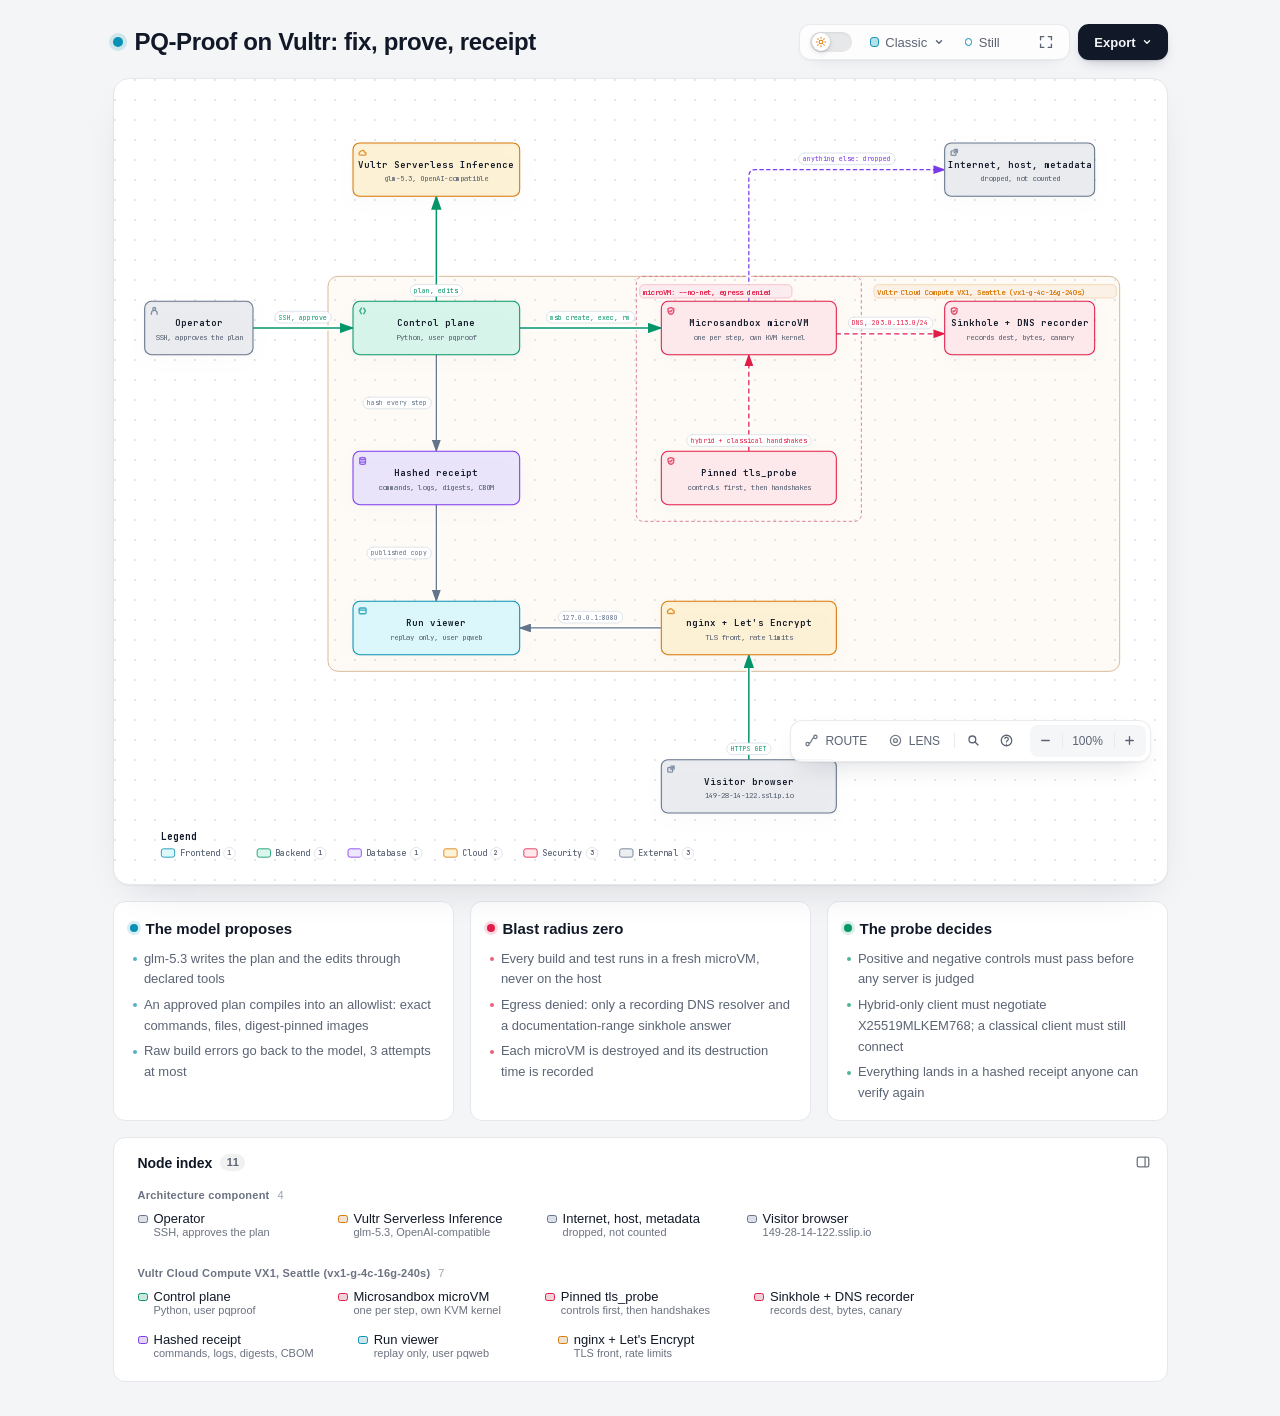
==== docs/diagrams/architecture.html @ 249a7769 "docs: README visuals: hero, metric badges, demo loop GIF from video v3, archify architecture/sequenc" ====
<!DOCTYPE html>
<html lang="en" data-theme="dark" data-preset="classic">
<head>
  <meta charset="UTF-8">
  <meta name="viewport" content="width=device-width, initial-scale=1.0">
  <meta name="generator" content="archify 3.2.0">
  <meta name="archify-reader-contract" content="declared-wide-v1">
  <title>PQ-Proof on Vultr: fix, prove, receipt Diagram</title>
  <script>
    // Resolve the theme before first paint so light-preference users don't
    // see a dark flash. The toolbar script below re-applies with UI state.
    (function () {
      try {
        var theme = null;
        try {
          var param = new URLSearchParams(window.location.search).get('theme');
          if (param === 'light' || param === 'dark') theme = param;
          if (new URLSearchParams(window.location.search).get('embed') === '1') {
            document.documentElement.setAttribute('data-embed', 'true');
          }
          if (new URLSearchParams(window.location.search).get('present') === '1') {
            document.documentElement.setAttribute('data-present', 'true');
          }
        } catch (_) {}
        if (!theme) {
          try { theme = localStorage.getItem('archify-theme'); } catch (_) {}
        }
        if (theme !== 'light' && theme !== 'dark') {
          theme = window.matchMedia('(prefers-color-scheme: light)').matches ? 'light' : 'dark';
        }
        document.documentElement.setAttribute('data-theme', theme);
      } catch (_) {}
    })();
  </script>
  <style id="archify-fonts">
/*
JetBrains Mono variable WOFF2 subsets from Google Fonts service revision v24.
These fixed bytes are shared by the viewer and its SVG/raster exports.
No local() source: an installed copy must not override the bundled font.
Uncovered characters (including CJK) still use the system fallback stack.
Upstream: https://github.com/JetBrains/JetBrainsMono

cyrillic-ext    1664 bytes  sha256 9343de2ca5d9549f792e7962375af8efb0f320c7643bfd36c884b5a30e5c396f
cyrillic        8892 bytes  sha256 4995a9a43ac659ec32fcd8b463755cd6a07b31a6e6b3894a6a153b661cf490e2
greek           6800 bytes  sha256 49c3da6c9a2b279b0f1f860f5cfb1f5dc38d88a5c7be9c9b1837bbc4e3db6111
vietnamese      5872 bytes  sha256 d44eb1936043a56038eb02dd70b243f379bef65783f94ec12f277550720411f1
latin-ext      11596 bytes  sha256 9c38cb2d0d2d93c1ee6e21fa78db76f13ea7e15e15cc64214c7ca89b6aaa35c4
latin          31340 bytes  sha256 2c32b9b3ee358c119e210f6f5195f9bd34894d78a785ff2e95d60e718e400af4

Copyright 2020 The JetBrains Mono Project Authors (https://github.com/JetBrains/JetBrainsMono)

This Font Software is licensed under the SIL Open Font License, Version 1.1.
This license is copied below, and is also available with a FAQ at:
https://openfontlicense.org


-----------------------------------------------------------
SIL OPEN FONT LICENSE Version 1.1 - 26 February 2007
-----------------------------------------------------------

PREAMBLE
The goals of the Open Font License (OFL) are to stimulate worldwide
development of collaborative font projects, to support the font creation
efforts of academic and linguistic communities, and to provide a free and
open framework in which fonts may be shared and improved in partnership
with others.

The OFL allows the licensed fonts to be used, studied, modified and
redistributed freely as long as they are not sold by themselves. The
fonts, including any derivative works, can be bundled, embedded,
redistributed and/or sold with any software provided that any reserved
names are not used by derivative works. The fonts and derivatives,
however, cannot be released under any other type of license. The
requirement for fonts to remain under this license does not apply
to any document created using the fonts or their derivatives.

DEFINITIONS
"Font Software" refers to the set of files released by the Copyright
Holder(s) under this license and clearly marked as such. This may
include source files, build scripts and documentation.

"Reserved Font Name" refers to any names specified as such after the
copyright statement(s).

"Original Version" refers to the collection of Font Software components as
distributed by the Copyright Holder(s).

"Modified Version" refers to any derivative made by adding to, deleting,
or substituting -- in part or in whole -- any of the components of the
Original Version, by changing formats or by porting the Font Software to a
new environment.

"Author" refers to any designer, engineer, programmer, technical
writer or other person who contributed to the Font Software.

PERMISSION & CONDITIONS
Permission is hereby granted, free of charge, to any person obtaining
a copy of the Font Software, to use, study, copy, merge, embed, modify,
redistribute, and sell modified and unmodified copies of the Font
Software, subject to the following conditions:

1) Neither the Font Software nor any of its individual components,
in Original or Modified Versions, may be sold by itself.

2) Original or Modified Versions of the Font Software may be bundled,
redistributed and/or sold with any software, provided that each copy
contains the above copyright notice and this license. These can be
included either as stand-alone text files, human-readable headers or
in the appropriate machine-readable metadata fields within text or
binary files as long as those fields can be easily viewed by the user.

3) No Modified Version of the Font Software may use the Reserved Font
Name(s) unless explicit written permission is granted by the corresponding
Copyright Holder. This restriction only applies to the primary font name as
presented to the users.

4) The name(s) of the Copyright Holder(s) or the Author(s) of the Font
Software shall not be used to promote, endorse or advertise any
Modified Version, except to acknowledge the contribution(s) of the
Copyright Holder(s) and the Author(s) or with their explicit written
permission.

5) The Font Software, modified or unmodified, in part or in whole,
must be distributed entirely under this license, and must not be
distributed under any other license. The requirement for fonts to
remain under this license does not apply to any document created
using the Font Software.

TERMINATION
This license becomes null and void if any of the above conditions are
not met.

DISCLAIMER
THE FONT SOFTWARE IS PROVIDED "AS IS", WITHOUT WARRANTY OF ANY KIND,
EXPRESS OR IMPLIED, INCLUDING BUT NOT LIMITED TO ANY WARRANTIES OF
MERCHANTABILITY, FITNESS FOR A PARTICULAR PURPOSE AND NONINFRINGEMENT
OF COPYRIGHT, PATENT, TRADEMARK, OR OTHER RIGHT. IN NO EVENT SHALL THE
COPYRIGHT HOLDER BE LIABLE FOR ANY CLAIM, DAMAGES OR OTHER LIABILITY,
INCLUDING ANY GENERAL, SPECIAL, INDIRECT, INCIDENTAL, OR CONSEQUENTIAL
DAMAGES, WHETHER IN AN ACTION OF CONTRACT, TORT OR OTHERWISE, ARISING
FROM, OUT OF THE USE OR INABILITY TO USE THE FONT SOFTWARE OR FROM
OTHER DEALINGS IN THE FONT SOFTWARE.
*/
    /* cyrillic-ext */
    @font-face { font-family: 'JetBrains Mono'; font-style: normal; font-weight: 400 800; font-display: swap;
      src: url([data-uri]) format('woff2');
      unicode-range: U+0460-052F, U+1C80-1C8A, U+20B4, U+2DE0-2DFF, U+A640-A69F, U+FE2E-FE2F; }
    /* cyrillic */
    @font-face { font-family: 'JetBrains Mono'; font-style: normal; font-weight: 400 800; font-display: swap;
      src: url([data-uri]) format('woff2');
      unicode-range: U+0301, U+0400-045F, U+0490-0491, U+04B0-04B1, U+2116; }
    /* greek */
    @font-face { font-family: 'JetBrains Mono'; font-style: normal; font-weight: 400 800; font-display: swap;
      src: url([data-uri]) format('woff2');
      unicode-range: U+0370-0377, U+037A-037F, U+0384-038A, U+038C, U+038E-03A1, U+03A3-03FF; }
    /* vietnamese */
    @font-face { font-family: 'JetBrains Mono'; font-style: normal; font-weight: 400 800; font-display: swap;
      src: url([data-uri]) format('woff2');
      unicode-range: U+0102-0103, U+0110-0111, U+0128-0129, U+0168-0169, U+01A0-01A1, U+01AF-01B0, U+0300-0301, U+0303-0304, U+0308-0309, U+0323, U+0329, U+1EA0-1EF9, U+20AB; }
    /* latin-ext */
    @font-face { font-family: 'JetBrains Mono'; font-style: normal; font-weight: 400 800; font-display: swap;
      src: url([data-uri]) format('woff2');
      unicode-range: U+0100-02BA, U+02BD-02C5, U+02C7-02CC, U+02CE-02D7, U+02DD-02FF, U+0304, U+0308, U+0329, U+1D00-1DBF, U+1E00-1E9F, U+1EF2-1EFF, U+2020, U+20A0-20AB, U+20AD-20C0, U+2113, U+2C60-2C7F, U+A720-A7FF; }
    /* latin */
    @font-face { font-family: 'JetBrains Mono'; font-style: normal; font-weight: 400 800; font-display: swap;
      src: url([data-uri]) format('woff2');
      unicode-range: U+0000-00FF, U+0131, U+0152-0153, U+02BB-02BC, U+02C6, U+02DA, U+02DC, U+0304, U+0308, U+0329, U+2000-206F, U+20AC, U+2122, U+2191, U+2193, U+2212, U+2215, U+FEFF, U+FFFD; }
  </style>
  <style>
    /* ==========================================================
       THEME VARIABLES — switch by toggling [data-theme] on <html>
       ========================================================== */
    :root,
    [data-theme="dark"] {
      --bg: #020617;
      --grid: #1e293b;
      --canvas-dot: rgba(148, 163, 184, 0.16);
      --text: #ffffff;
      --text-muted: #94a3b8;
      --text-dim: #475569;
      /* UI chrome and menu hints need more contrast than SVG .t-dim accents */
      --text-faint: #7d8da1;

      --panel: rgba(15, 23, 42, 0.5);
      --panel-border: #1e293b;
      --lane-fill: rgba(15, 23, 42, 0.22);
      --lane-stroke: #334155;

      --arrow: #94a3b8;
      --arrow-emphasis: #34d399;

      /* Opaque mask color used behind semi-transparent component fills
         so the arrows drawn underneath are properly hidden. */
      --mask: #0f172a;

      --frontend-fill:    rgba(8, 51, 68, 0.4);
      --frontend-stroke:  #22d3ee;
      --backend-fill:     rgba(6, 78, 59, 0.4);
      --backend-stroke:   #34d399;
      --database-fill:    rgba(76, 29, 149, 0.4);
      --database-stroke:  #a78bfa;
      --cloud-fill:       rgba(120, 53, 15, 0.3);
      --cloud-stroke:     #fbbf24;
      --security-fill:    rgba(136, 19, 55, 0.4);
      --security-stroke:  #fb7185;
      --messagebus-fill:  rgba(251, 146, 60, 0.3);
      --messagebus-stroke:#fb923c;
      --external-fill:    rgba(30, 41, 59, 0.5);
      --external-stroke:  #94a3b8;

      --toolbar-bg:       rgba(15, 23, 42, 0.8);
      --toolbar-border:   #334155;
      --toolbar-text:     #e2e8f0;
      --toolbar-hover:    rgba(15, 23, 42, 0.95);
      --toolbar-menu-bg:  #0f172a;
    }

    [data-theme="light"] {
      --bg: #f4f5f7;
      --grid: #e9edf2;
      --canvas-dot: #e2e7ec;
      --text: #111827;
      --text-muted: #5b6474;
      --text-dim: #9aa3b2;
      --text-faint: #6b7280;

      --panel: #ffffff;
      --panel-border: #e5e7eb;
      --lane-fill: rgba(248, 250, 252, 0.65);
      --lane-stroke: #cbd5e1;

      --arrow: #64748b;
      --arrow-emphasis: #059669;

      --mask: #ffffff;

      --frontend-fill: rgba(34, 211, 238, 0.15);
      --frontend-stroke: #0891b2;
      --backend-fill: rgba(52, 211, 153, 0.18);
      --backend-stroke: #059669;
      --database-fill: rgba(167, 139, 250, 0.2);
      --database-stroke: #7c3aed;
      --cloud-fill: rgba(251, 191, 36, 0.18);
      --cloud-stroke: #d97706;
      --security-fill: rgba(251, 113, 133, 0.15);
      --security-stroke: #e11d48;
      --messagebus-fill: rgba(251, 146, 60, 0.15);
      --messagebus-stroke: #ea580c;
      --external-fill: rgba(148, 163, 184, 0.18);
      --external-stroke: #64748b;

      --toolbar-bg:       rgba(255, 255, 255, 0.92);
      --toolbar-border:   #cbd5e1;
      --toolbar-text:     #334155;
      --toolbar-hover:    #ffffff;
      --toolbar-menu-bg:  #ffffff;
    }

    /* ==========================================================
       SIGNAL FLOW — an opt-in, motion-forward visual preset.
       The variables also target a standalone exported SVG, whose
       root carries data-preset and data-theme directly.
       ========================================================== */
    [data-preset="signal-flow"][data-theme="dark"] {
      --bg: #030711;
      --grid: #15233a;
      --panel: rgba(6, 14, 28, 0.78);
      --panel-border: #1d3350;
      --lane-fill: rgba(9, 22, 40, 0.5);
      --lane-stroke: #2c4564;
      --text: #f5fbff;
      --text-muted: #9eb0c7;
      --text-dim: #52667f;
      --text-faint: #7890ad;
      --mask: #07101e;
      --frontend-fill: rgba(6, 182, 212, 0.14);
      --frontend-stroke: #67e8f9;
      --backend-fill: rgba(16, 185, 129, 0.14);
      --backend-stroke: #5eead4;
      --database-fill: rgba(139, 92, 246, 0.16);
      --database-stroke: #c4b5fd;
      --cloud-fill: rgba(245, 158, 11, 0.13);
      --cloud-stroke: #fcd34d;
      --security-fill: rgba(244, 63, 94, 0.13);
      --security-stroke: #fda4af;
      --messagebus-fill: rgba(249, 115, 22, 0.13);
      --messagebus-stroke: #fdba74;
      --external-fill: rgba(71, 85, 105, 0.24);
      --external-stroke: #a5b4c7;
      --arrow: #7890ad;
      --arrow-emphasis: #2dd4bf;
      --toolbar-bg: rgba(7, 16, 30, 0.86);
      --toolbar-border: #29415f;
      --toolbar-menu-bg: #07101e;
    }

    [data-preset="signal-flow"][data-theme="light"] {
      --bg: #f4f9fc;
      --grid: #d4e5ee;
      --panel: rgba(255, 255, 255, 0.82);
      --panel-border: #bfd5e2;
      --lane-fill: rgba(232, 243, 248, 0.62);
      --lane-stroke: #a9c5d5;
      --text: #102638;
      --text-muted: #587287;
      --text-dim: #8aa2b4;
      --text-faint: #668397;
      --mask: #ffffff;
      --frontend-fill: rgba(6, 182, 212, 0.09);
      --frontend-stroke: #0789a1;
      --backend-fill: rgba(5, 150, 105, 0.09);
      --backend-stroke: #087f69;
      --database-fill: rgba(124, 58, 237, 0.09);
      --database-stroke: #7254c7;
      --cloud-fill: rgba(217, 119, 6, 0.08);
      --cloud-stroke: #b9670b;
      --security-fill: rgba(225, 29, 72, 0.08);
      --security-stroke: #c53a59;
      --messagebus-fill: rgba(234, 88, 12, 0.08);
      --messagebus-stroke: #c65f27;
      --external-fill: rgba(100, 116, 139, 0.1);
      --external-stroke: #607a8c;
      --arrow: #7b97aa;
      --arrow-emphasis: #0d9488;
    }

    /* ==========================================================
       BLUEPRINT — a review-first drafting preset for deployment,
       infrastructure, and technical design documentation. It keeps
       the same semantic palette and geometry while trading glow for
       precise grid contrast, squared materials, and drafting marks.
       ========================================================== */
    [data-preset="blueprint"][data-theme="dark"] {
      --bg: #06131f;
      --grid: #17425a;
      --panel: rgba(7, 27, 43, 0.9);
      --panel-border: #27627f;
      --lane-fill: rgba(10, 43, 66, 0.36);
      --lane-stroke: #34799a;
      --text: #e3f6ff;
      --text-muted: #91b8ca;
      --text-dim: #557e92;
      --text-faint: #739caf;
      --mask: #0a2031;
      --frontend-fill: rgba(26, 157, 193, 0.14);
      --frontend-stroke: #66d9ef;
      --backend-fill: rgba(31, 155, 124, 0.13);
      --backend-stroke: #69dfbd;
      --database-fill: rgba(120, 105, 196, 0.14);
      --database-stroke: #b4a8ff;
      --cloud-fill: rgba(197, 145, 43, 0.13);
      --cloud-stroke: #ffd166;
      --security-fill: rgba(199, 76, 104, 0.13);
      --security-stroke: #ff8da1;
      --messagebus-fill: rgba(207, 112, 49, 0.13);
      --messagebus-stroke: #ffad66;
      --external-fill: rgba(84, 119, 139, 0.18);
      --external-stroke: #a7cad9;
      --arrow: #78a3b7;
      --arrow-emphasis: #64dfc1;
      --toolbar-bg: rgba(7, 28, 45, 0.92);
      --toolbar-border: #34799a;
      --toolbar-text: #d8f3ff;
      --toolbar-hover: rgba(18, 58, 83, 0.95);
      --toolbar-menu-bg: #0a2031;
    }

    [data-preset="blueprint"][data-theme="light"] {
      --bg: #edf7fa;
      --grid: #b5d5e1;
      --panel: rgba(249, 253, 255, 0.94);
      --panel-border: #78aabd;
      --lane-fill: rgba(210, 232, 240, 0.42);
      --lane-stroke: #83b2c4;
      --text: #123344;
      --text-muted: #4e7486;
      --text-dim: #86a6b4;
      --text-faint: #668c9d;
      --mask: #f9fdff;
      --frontend-fill: rgba(8, 145, 178, 0.08);
      --frontend-stroke: #087f9c;
      --backend-fill: rgba(5, 128, 101, 0.08);
      --backend-stroke: #08755f;
      --database-fill: rgba(100, 75, 180, 0.08);
      --database-stroke: #6757a8;
      --cloud-fill: rgba(181, 120, 15, 0.08);
      --cloud-stroke: #a86609;
      --security-fill: rgba(190, 48, 80, 0.07);
      --security-stroke: #b32f50;
      --messagebus-fill: rgba(196, 81, 22, 0.07);
      --messagebus-stroke: #b65120;
      --external-fill: rgba(79, 112, 128, 0.08);
      --external-stroke: #506f7e;
      --arrow: #6d93a5;
      --arrow-emphasis: #087f69;
      --toolbar-bg: rgba(247, 252, 254, 0.94);
      --toolbar-border: #8ab5c5;
      --toolbar-text: #294f61;
      --toolbar-hover: #ffffff;
      --toolbar-menu-bg: #f9fdff;
    }

    /* ==========================================================
       EDITORIAL — a warm, publication-minded preset for design
       reviews, launch notes, and documentation. The diagram keeps
       the same semantic palette and exact geometry, but trades
       software chrome for paper, ink, ruled structure, and one
       restrained vermilion accent.
       ========================================================== */
    [data-preset="editorial"][data-theme="dark"] {
      --bg: #181611;
      --grid: #39342a;
      --panel: rgba(35, 31, 24, 0.96);
      --panel-border: #625a4a;
      --lane-fill: rgba(52, 46, 35, 0.46);
      --lane-stroke: #726957;
      --text: #f4eddf;
      --text-muted: #b9ae9b;
      --text-dim: #776e60;
      --text-faint: #9d917e;
      --mask: #231f18;
      --frontend-fill: rgba(43, 133, 142, 0.16);
      --frontend-stroke: #7fc6c7;
      --backend-fill: rgba(63, 132, 92, 0.16);
      --backend-stroke: #8fc29e;
      --database-fill: rgba(117, 91, 141, 0.17);
      --database-stroke: #c0a4d0;
      --cloud-fill: rgba(170, 119, 49, 0.16);
      --cloud-stroke: #d8ad68;
      --security-fill: rgba(157, 69, 65, 0.17);
      --security-stroke: #df9085;
      --messagebus-fill: rgba(174, 79, 42, 0.16);
      --messagebus-stroke: #df946f;
      --external-fill: rgba(126, 115, 96, 0.18);
      --external-stroke: #b8ad99;
      --arrow: #948978;
      --arrow-emphasis: #dd6b3d;
      --toolbar-bg: rgba(35, 31, 24, 0.92);
      --toolbar-border: #625a4a;
      --toolbar-text: #eee5d5;
      --toolbar-hover: #302a20;
      --toolbar-menu-bg: #231f18;
    }

    [data-preset="editorial"][data-theme="light"] {
      --bg: #f2eee5;
      --grid: #d8d0c2;
      --panel: rgba(251, 248, 241, 0.97);
      --panel-border: #c4b9a6;
      --lane-fill: rgba(229, 221, 207, 0.42);
      --lane-stroke: #b8aa94;
      --text: #242018;
      --text-muted: #6f6658;
      --text-dim: #a09788;
      --text-faint: #817767;
      --mask: #fbf8f1;
      --frontend-fill: rgba(31, 117, 126, 0.09);
      --frontend-stroke: #287e84;
      --backend-fill: rgba(42, 119, 75, 0.09);
      --backend-stroke: #397b53;
      --database-fill: rgba(105, 75, 130, 0.09);
      --database-stroke: #765d86;
      --cloud-fill: rgba(157, 103, 31, 0.1);
      --cloud-stroke: #9a671f;
      --security-fill: rgba(153, 58, 52, 0.09);
      --security-stroke: #9e463f;
      --messagebus-fill: rgba(182, 70, 27, 0.09);
      --messagebus-stroke: #ad4b25;
      --external-fill: rgba(101, 91, 75, 0.09);
      --external-stroke: #746b5e;
      --arrow: #8a806f;
      --arrow-emphasis: #bb4c23;
      --toolbar-bg: rgba(251, 248, 241, 0.94);
      --toolbar-border: #c4b9a6;
      --toolbar-text: #40392f;
      --toolbar-hover: #fffdf8;
      --toolbar-menu-bg: #fbf8f1;
    }

    * { margin: 0; padding: 0; box-sizing: border-box; }

    body {
      --archify-page-top: 2rem;
      font-family: -apple-system, BlinkMacSystemFont, 'Segoe UI', 'PingFang SC', 'Hiragino Sans GB', 'Microsoft YaHei', 'Noto Sans CJK SC', 'Noto Sans', Roboto, 'Helvetica Neue', Arial, sans-serif;
      -webkit-font-smoothing: antialiased;
      background: var(--bg);
      min-height: 100vh;
      padding: var(--archify-page-top) 2rem 2rem;
      color: var(--text);
      /* Theme surfaces change together; animating the page background leaves it
         visibly out of sync with the SVG and panel for the first 200ms. */
    }

    html[data-preset="signal-flow"] body {
      background-image:
        radial-gradient(circle at 18% -8%, rgba(34, 211, 238, 0.14), transparent 34rem),
        radial-gradient(circle at 92% 18%, rgba(139, 92, 246, 0.12), transparent 30rem);
      background-attachment: fixed;
    }
    html[data-preset="signal-flow"][data-theme="light"] body {
      background-image:
        radial-gradient(circle at 18% -8%, rgba(6, 182, 212, 0.12), transparent 34rem),
        radial-gradient(circle at 92% 18%, rgba(139, 92, 246, 0.08), transparent 30rem);
    }
    html[data-preset="blueprint"] body {
      background-image:
        linear-gradient(var(--grid) 1px, transparent 1px),
        linear-gradient(90deg, var(--grid) 1px, transparent 1px);
      background-size: 32px 32px;
      background-position: -1px -1px;
      background-attachment: fixed;
    }
    html[data-preset="editorial"] body {
      background-image:
        linear-gradient(90deg, transparent 0, transparent 5.4rem, color-mix(in srgb, var(--security-stroke) 18%, transparent) 5.4rem, color-mix(in srgb, var(--security-stroke) 18%, transparent) calc(5.4rem + 1px), transparent calc(5.4rem + 1px)),
        repeating-linear-gradient(0deg, transparent 0, transparent 31px, color-mix(in srgb, var(--grid) 36%, transparent) 31px, color-mix(in srgb, var(--grid) 36%, transparent) 32px);
      background-attachment: fixed;
    }

    /* Gallery/embed mode keeps the generated artifact as the source of truth
       while presenting only its diagram surface inside a proof card. */
    html[data-embed="true"] body {
      min-height: 0;
      padding: 0;
      overflow: hidden;
      background: var(--bg);
      background-image: none;
    }
    html[data-embed="true"] .toolbar,
    html[data-embed="true"] .header,
    html[data-embed="true"] .cards,
    html[data-embed="true"] .diagram-nav,
    html[data-embed="true"] .overview-map,
    html[data-embed="true"] .focus-chip,
    html[data-embed="true"] .route-probe,
    html[data-embed="true"] .semantic-lens,
    html[data-embed="true"] .diagram-guide,
    html[data-embed="true"] .node-finder,
    html[data-embed="true"] .node-outline { display: none !important; }
    html[data-embed="true"] .container { max-width: none; }
    html[data-embed="true"] .diagram-container {
      padding: 0.5rem;
      border: 0;
      border-radius: 0;
      box-shadow: none;
    }
    html[data-embed="true"] .diagram-container svg { min-width: 0; }

    /* Presentation Stage is a viewer-only layer: it gives the live diagram
       the viewport while keeping guided views, theme, focus, and exports real.
       Embed mode wins when both query parameters are present. */
    html[data-present="true"]:not([data-embed="true"]) body {
      --archify-page-top: 1rem;
      height: 100dvh;
      min-height: 0;
      padding: 1rem;
      overflow: hidden;
    }
    html[data-present="true"]:not([data-embed="true"]) .container {
      display: flex;
      flex-direction: column;
      gap: 0.75rem;
      width: 100%;
      max-width: none;
      height: calc(100dvh - 2rem);
    }
    html[data-present="true"]:not([data-embed="true"]) .header {
      flex: none;
      min-width: 0;
      margin: 0;
      padding-right: 23rem;
    }
    html[data-present="true"]:not([data-embed="true"]) .header-row { margin-bottom: 0.25rem; }
    html[data-present="true"]:not([data-embed="true"]) .subtitle {
      overflow: hidden;
      text-overflow: ellipsis;
      white-space: nowrap;
    }

    html[data-present="true"]:not([data-embed="true"]) .diagram-container {
      display: flex;
      flex: 1 1 auto;
      align-items: center;
      justify-content: center;
      min-height: 0;
      padding: 0.75rem;
      padding-bottom: calc(0.75rem + var(--archify-nav-reserve));
    }
    html[data-present="true"]:not([data-embed="true"]) .diagram-container > svg {
      flex: 1 1 auto;
      height: 100%;
      min-height: 0;
      width: 100%;
      min-width: 0;
    }
    html[data-present="true"]:not([data-embed="true"]) .cards { display: none; }
    html[data-present="true"]:not([data-embed="true"]) #btn-present {
      border-color: var(--frontend-stroke);
      color: var(--frontend-stroke);
    }

    /* The reader owns only the outer scale. Compact automatic sequences fit at
       their authored text size or larger. Long sequences and waterfall rows
       favor reading width and page scroll; other diagrams keep height fitting.
       Small automatic canvases retain a modest scale inside a usable shell.
       Every strategy preserves the authored SVG/viewBox and semantic geometry. */
    .container {
      width: 100%;
      max-width: var(--archify-reader-width, 1440px);
      margin: 0 auto;
    }
    html[data-reader-area="true"] .diagram-container {
      min-height: var(--archify-diagram-min-height);
      display: flex;
      align-items: center;
    }
    html[data-reader-area="true"] .diagram-container > svg { flex-shrink: 0; }
    /* The original SVG legend can use the outer corner while the capped or fitted
       diagram stays centered. The container still clips all outer paint. */
    .diagram-container:has([data-reader-legend-corner]) > svg { overflow: visible; }
    .diagram-container [data-reader-legend-corner] {
      transform-origin: 0 0;
      transform-box: view-box;
      transform: var(--archify-reader-legend-transform);
    }
    html[data-reader-narrow="true"]:not([data-present="true"]) .diagram-container > svg {
      min-width: 0;
      max-width: var(--archify-diagram-max-width);
      margin-inline: auto;
    }
    @media (min-width: 768px) and (max-height: 920px) {
      .header { margin-bottom: 1rem; }
      .diagram-container { padding: 1rem; }
      .cards { margin-top: 1rem; }
      .card { padding: 1rem; }
    }

    .header { margin-bottom: 1.5rem; padding-right: 29.5rem; }

    html[data-preset="signal-flow"] .header,
    html[data-preset="blueprint"] .header,
    html[data-preset="editorial"] .header { padding-right: 29.5rem; }

    .header-row {
      display: flex;
      align-items: center;
      gap: 0.75rem;
      min-height: 2.75rem;
      margin-bottom: 0.25rem;
    }

    .pulse-dot {
      flex: none;
      width: 10px;
      height: 10px;
      background: var(--frontend-stroke);
      border-radius: 50%;
      box-shadow: 0 0 0 4px color-mix(in srgb, var(--frontend-stroke) 16%, transparent);
      animation: none;
    }

    html[data-motion-capable="true"] .pulse-dot { animation: pulse 2s infinite; }

    @keyframes pulse {
      0%, 100% { opacity: 1; }
      50% { opacity: 0.5; }
    }

    h1 {
      font-size: 1.5rem;
      font-weight: 650;
      line-height: 1.25;
      letter-spacing: -0.015em;
    }

    .subtitle {
      color: var(--text-muted);
      font-size: 0.875rem;
      line-height: 1.55;
      margin-left: 1.375rem;
    }

    html[data-preset="signal-flow"] .header-row::after {
      content: attr(data-preset-badge-signal-flow);
      flex: none;
      margin-left: 0.25rem;
      color: var(--frontend-stroke);
      border: 1px solid var(--frontend-stroke);
      border-radius: 999px;
      padding: 0.28rem 0.6rem;
      font-size: 0.625rem;
      letter-spacing: 0.12em;
      opacity: 0.82;
      box-shadow: 0 0 20px rgba(34, 211, 238, 0.12);
      white-space: nowrap;
    }

    html[data-preset="blueprint"] .pulse-dot {
      width: 10px;
      height: 10px;
      border: 1px solid var(--frontend-stroke);
      border-radius: 1px;
      background: transparent;
      box-shadow: inset 0 0 0 2px var(--bg);
      transform: rotate(45deg);
      animation: none;
    }
    html[data-preset="blueprint"] .header-row::after {
      content: attr(data-preset-badge-blueprint);
      flex: none;
      margin-left: 0.25rem;
      padding: 0.28rem 0.55rem;
      border-top: 1px solid var(--frontend-stroke);
      border-bottom: 1px solid var(--frontend-stroke);
      color: var(--frontend-stroke);
      font-size: 0.5625rem;
      font-weight: 700;
      letter-spacing: 0.14em;
      white-space: nowrap;
    }

    html[data-preset="editorial"] h1,
    html[data-preset="editorial"] .card h3 {
      font-family: Georgia, 'Times New Roman', 'Songti SC', STSong, serif;
      letter-spacing: -0.02em;
    }
    html[data-preset="editorial"] h1 { font-size: 1.72rem; font-weight: 600; }
    html[data-preset="editorial"] .pulse-dot {
      width: 9px;
      height: 9px;
      border: 1px solid var(--arrow-emphasis);
      border-radius: 0;
      background: var(--arrow-emphasis);
      box-shadow: 0 0 0 3px color-mix(in srgb, var(--arrow-emphasis) 14%, transparent);
      transform: rotate(45deg);
      animation: none;
    }
    html[data-preset="editorial"] .header-row::after {
      content: attr(data-preset-badge-editorial);
      flex: none;
      margin-left: 0.25rem;
      padding: 0.32rem 0 0.24rem;
      border-bottom: 2px solid var(--arrow-emphasis);
      color: var(--arrow-emphasis);
      font-family: Georgia, 'Times New Roman', serif;
      font-size: 0.625rem;
      font-style: italic;
      font-weight: 600;
      letter-spacing: 0.08em;
      white-space: nowrap;
    }

    .diagram-container {
      --archify-nav-reserve: 0px;
      background: var(--panel);
      border-radius: 1rem;
      border: 1px solid var(--panel-border);
      box-shadow: 0 1px 2px rgba(15, 23, 42, 0.04), 0 16px 40px -20px rgba(15, 23, 42, 0.18);
      padding: 1.5rem;
      padding-bottom: calc(1.5rem + var(--archify-nav-reserve));
      overflow: hidden;
      position: relative;
    }

    html[data-preset="signal-flow"] .diagram-container {
      position: relative;
      overflow: hidden;
      background: linear-gradient(180deg, rgba(8, 20, 38, 0.82), rgba(3, 8, 18, 0.94));
      box-shadow: inset 0 1px 0 rgba(255, 255, 255, 0.04), 0 28px 80px rgba(0, 0, 0, 0.34);
    }
    html[data-preset="signal-flow"][data-theme="light"] .diagram-container {
      background: linear-gradient(180deg, rgba(255, 255, 255, 0.9), rgba(237, 246, 250, 0.94));
      box-shadow: inset 0 1px 0 rgba(255, 255, 255, 0.72), 0 24px 60px rgba(45, 78, 99, 0.12);
    }
    html[data-preset="blueprint"] .diagram-container {
      border-color: var(--panel-border);
      border-radius: 0.35rem;
      background: var(--panel);
      box-shadow:
        inset 0 0 0 1px color-mix(in srgb, var(--panel-border) 34%, transparent),
        0 18px 48px rgba(0, 0, 0, 0.16);
    }
    html[data-preset="blueprint"] .diagram-container::after {
      content: "";
      position: absolute;
      z-index: 10;
      inset: 0.7rem;
      pointer-events: none;
      background:
        linear-gradient(var(--frontend-stroke), var(--frontend-stroke)) left top / 1.35rem 1px no-repeat,
        linear-gradient(var(--frontend-stroke), var(--frontend-stroke)) left top / 1px 1.35rem no-repeat,
        linear-gradient(var(--frontend-stroke), var(--frontend-stroke)) right top / 1.35rem 1px no-repeat,
        linear-gradient(var(--frontend-stroke), var(--frontend-stroke)) right top / 1px 1.35rem no-repeat,
        linear-gradient(var(--frontend-stroke), var(--frontend-stroke)) left bottom / 1.35rem 1px no-repeat,
        linear-gradient(var(--frontend-stroke), var(--frontend-stroke)) left bottom / 1px 1.35rem no-repeat,
        linear-gradient(var(--frontend-stroke), var(--frontend-stroke)) right bottom / 1.35rem 1px no-repeat,
        linear-gradient(var(--frontend-stroke), var(--frontend-stroke)) right bottom / 1px 1.35rem no-repeat;
      opacity: 0.58;
    }
    html[data-preset="editorial"] .diagram-container {
      overflow: hidden;
      border-color: var(--panel-border);
      border-radius: 0.38rem;
      background:
        linear-gradient(90deg, color-mix(in srgb, var(--security-fill) 58%, transparent), transparent 12%),
        var(--panel);
      box-shadow:
        0 1px 0 color-mix(in srgb, var(--text) 6%, transparent),
        0 18px 48px color-mix(in srgb, #000 19%, transparent);
    }
    html[data-preset="editorial"] .diagram-container::after {
      position: absolute;
      z-index: 10;
      top: 0.72rem;
      right: 1.25rem;
      padding: 0.2rem 0.52rem;
      border: 1px solid var(--panel-border);
      background: var(--panel);
      color: var(--arrow-emphasis);
      content: attr(data-preset-badge-editorial-plate);
      font-family: Georgia, 'Times New Roman', serif;
      font-size: 0.52rem;
      font-style: italic;
      font-weight: 600;
      letter-spacing: 0.09em;
      pointer-events: none;
    }
    html[data-embed="true"][data-preset="editorial"] .diagram-container::after { display: none; }
    html[data-motion-capable="true"][data-preset="signal-flow"][data-ambient-entry="running"] .diagram-container::before {
      content: "";
      position: absolute;
      inset: 0;
      pointer-events: none;
      background: linear-gradient(115deg, transparent 28%, rgba(103, 232, 249, 0.035) 48%, transparent 68%);
      transform: translateX(-70%);
      animation: archify-signal-scan 4.8s ease-in-out 1 both;
    }

    /* Motion Governor gives the reader a real static state and gives the
       strongest semantic action the only motion budget. Atmosphere resets to
       its authored base instead of freezing mid-cycle. Static artifacts never
       start a decorative pulse or scan. */
    html:not([data-motion-capable="true"]) svg[data-animation="trace"] [data-animate] {
      animation: none !important;
    }
    html:not([data-motion-capable="true"]) svg[data-animation="trace"] [data-graph-role="automatic-crossover"]:has(> [data-animate="edge"]) > [data-graph-role="automatic-crossover-underlay"] {
      animation: none !important;
    }
    html[data-motion="still"] .pulse-dot,
    html[data-motion="still"] .diagram-container::before,
    html[data-motion="still"] svg[data-animation="trace"] [data-animate],
    html[data-motion-owner] .pulse-dot,
    html[data-motion-owner] .diagram-container::before,
    html[data-motion-owner] svg[data-animation="trace"] [data-animate],
    html[data-embed="true"] .pulse-dot,
    html[data-embed="true"] .diagram-container::before,
    html[data-share-playback="true"] .pulse-dot,
    html[data-share-playback="true"] .diagram-container::before,
    html[data-document-hidden="true"] .pulse-dot,
    html[data-document-hidden="true"] .diagram-container::before,
    html[data-document-hidden="true"] svg[data-animation="trace"] [data-animate],
    html[data-motion="still"] svg[data-animation="trace"] [data-graph-role="automatic-crossover"]:has(> [data-animate="edge"]) > [data-graph-role="automatic-crossover-underlay"],
    html[data-motion-owner] svg[data-animation="trace"] [data-graph-role="automatic-crossover"]:has(> [data-animate="edge"]) > [data-graph-role="automatic-crossover-underlay"],
    html[data-embed="true"] svg[data-animation="trace"] [data-graph-role="automatic-crossover"]:has(> [data-animate="edge"]) > [data-graph-role="automatic-crossover-underlay"],
    html[data-share-playback="true"] svg[data-animation="trace"] [data-graph-role="automatic-crossover"]:has(> [data-animate="edge"]) > [data-graph-role="automatic-crossover-underlay"],
    html[data-document-hidden="true"] svg[data-animation="trace"] [data-graph-role="automatic-crossover"]:has(> [data-animate="edge"]) > [data-graph-role="automatic-crossover-underlay"] {
      animation: none !important;
    }
    html[data-motion="still"] .diagram-container::before,
    html[data-motion-owner] .diagram-container::before,
    html[data-embed="true"] .diagram-container::before,
    html[data-share-playback="true"] .diagram-container::before {
      opacity: 0;
    }
    html[data-motion="still"] .intent-trace-flow,
    html[data-motion="still"] .route-probe-flow,
    html[data-motion="still"] .route-journey-flow,
    html[data-motion="still"] .semantic-lens-flow,
    html[data-motion="still"] .diagram-guide,
    html[data-motion="still"] .overview-map-live,
    html[data-document-hidden="true"] .intent-trace-flow,
    html[data-document-hidden="true"] .route-probe-flow,
    html[data-document-hidden="true"] .route-journey-flow,
    html[data-document-hidden="true"] .semantic-lens-flow,
    html[data-document-hidden="true"] .diagram-guide,
    html[data-document-hidden="true"] .overview-map-live {
      animation: none !important;
    }

    html[data-motion="still"] .intent-trace-flow,
    html[data-motion="still"] .route-probe-flow {
      stroke-dasharray: none;
      stroke-dashoffset: 0;
      opacity: 0.72;
    }
    html[data-motion="still"] .route-journey-overlay,
    html[data-document-hidden="true"] .route-journey-overlay { display: none !important; }
    html[data-motion="still"] .relationship-pulse-overlay { display: none !important; }

    html[data-motion="still"] svg [data-node-id],
    html[data-motion="still"] svg [data-edge-from],
    html[data-motion="still"] svg [data-detail],
    html[data-motion="still"] svg [data-detail-anchor],
    html[data-motion="still"] svg [data-legend-hit],
    html[data-motion="still"] svg {
      transition: none !important;
    }

    svg {
      font-family: 'JetBrains Mono', ui-monospace, SFMono-Regular, Menlo, Consolas, 'DejaVu Sans Mono', 'Liberation Mono', 'Noto Sans Mono CJK SC', 'PingFang SC', 'Hiragino Sans GB', 'Microsoft YaHei', monospace;
      width: 100%;
      min-width: min(900px, 100%);
      display: block;
      transform-origin: 0 0;
      transition: transform 0.18s ease;
    }

    .diagram-container.is-camera-moving svg {
      transition: transform 0.42s cubic-bezier(0.22, 1, 0.36, 1);
    }
    .diagram-container.is-camera-transaction svg { transition: none; }
    .diagram-container.is-pannable { cursor: grab; }
    .diagram-container.is-panning { cursor: grabbing; user-select: none; }
    .diagram-container.is-panning svg { transition: none; }

    .diagram-nav {
      position: absolute;
      right: 1rem;
      bottom: 1rem;
      z-index: 12;
      translate: 0 calc(-1 * var(--archify-dock-lift, 0px));
      display: inline-flex;
      align-items: center;
      max-width: calc(100% - 2rem);
      padding: 0.25rem;
      gap: 0.0625rem;
      overflow-x: auto;
      border: 1px solid color-mix(in srgb, var(--panel-border) 80%, transparent);
      border-radius: 0.75rem;
      background: color-mix(in srgb, var(--panel) 84%, transparent);
      box-shadow: 0 1px 2px rgba(15, 23, 42, 0.05), 0 10px 28px -14px rgba(15, 23, 42, 0.28);
      backdrop-filter: blur(14px) saturate(1.2);
      scrollbar-width: none;
    }
    .diagram-nav::-webkit-scrollbar { display: none; }
    .diagram-nav button,
    .focus-chip button {
      border: 0;
      background: transparent;
      color: var(--toolbar-text);
      font: inherit;
      cursor: pointer;
    }
    .diagram-nav button {
      min-width: 2rem;
      height: 2rem;
      padding: 0 0.4rem;
      border-radius: 0.5rem;
      color: var(--text-muted);
      font-size: 0.75rem;
      font-weight: 500;
      letter-spacing: 0;
      transition: background 0.15s, color 0.15s;
    }
    .diagram-nav button:hover,
    .diagram-nav button:focus-visible {
      color: var(--text);
      background: color-mix(in srgb, var(--text) 6%, transparent);
    }
    .diagram-nav button:hover,
    .diagram-nav button:focus-visible,
    .focus-chip button:hover,
    .focus-chip button:focus-visible { background: var(--toolbar-hover); }
    .diagram-nav button:focus-visible,
    .focus-chip button:focus-visible {
      outline: 2px solid var(--frontend-stroke);
      outline-offset: 1px;
    }
    .diagram-nav button:disabled { opacity: 0.38; cursor: default; }
    /* The Guide stays on the ? shortcut; Map only earns dock space once the
       reader has zoomed past the full diagram (or opened it from the keyboard). */
    .diagram-nav button[hidden] { display: none; }
    .diagram-container:not(.is-pannable) #btn-overview-map:not([data-radar-requested]):not(:focus) { display: none; }
    .diagram-nav button:disabled:hover { background: transparent; }
    .diagram-nav #btn-route-probe,
    .diagram-nav #btn-overview-map,
    .diagram-nav #btn-semantic-lens {
      min-width: auto;
      padding-inline: 0.6rem;
      color: var(--text-muted);
      font-weight: 500;
    }
    .diagram-nav #btn-node-finder,
    .diagram-nav [data-view="out"] {
      position: relative;
      margin-left: 0.375rem;
    }
    .diagram-nav #btn-node-finder::before,
    .diagram-nav [data-view="out"]::before {
      position: absolute;
      top: 0.55rem;
      bottom: 0.55rem;
      left: -0.19rem;
      width: 1px;
      background: color-mix(in srgb, var(--panel-border) 90%, transparent);
      content: "";
      pointer-events: none;
    }
    .diagram-nav-icon {
      display: block;
      width: 0.95rem;
      height: 0.95rem;
      margin: auto;
      background: currentColor;
      -webkit-mask-position: center;
      -webkit-mask-repeat: no-repeat;
      -webkit-mask-size: contain;
      mask-position: center;
      mask-repeat: no-repeat;
      mask-size: contain;
    }
    .diagram-nav-icon.find {
      -webkit-mask-image: url("data:image/svg+xml,%3Csvg xmlns='http://www.w3.org/2000/svg' viewBox='0 0 20 20'%3E%3Ccircle cx='8.5' cy='8.5' r='4.5' fill='none' stroke='black' stroke-width='1.8'/%3E%3Cpath d='m12 12 4 4' fill='none' stroke='black' stroke-width='1.8' stroke-linecap='round'/%3E%3C/svg%3E");
      mask-image: url("data:image/svg+xml,%3Csvg xmlns='http://www.w3.org/2000/svg' viewBox='0 0 20 20'%3E%3Ccircle cx='8.5' cy='8.5' r='4.5' fill='none' stroke='black' stroke-width='1.8'/%3E%3Cpath d='m12 12 4 4' fill='none' stroke='black' stroke-width='1.8' stroke-linecap='round'/%3E%3C/svg%3E");
    }
    .diagram-nav-icon.guide {
      -webkit-mask-image: url("data:image/svg+xml,%3Csvg xmlns='http://www.w3.org/2000/svg' viewBox='0 0 20 20'%3E%3Ccircle cx='10' cy='10' r='7' fill='none' stroke='black' stroke-width='1.7'/%3E%3Cpath d='M7.8 7.3a2.4 2.4 0 014.6.9c0 1.8-2.4 2-2.4 3.7M10 14.9h.01' fill='none' stroke='black' stroke-width='1.7' stroke-linecap='round'/%3E%3C/svg%3E");
      mask-image: url("data:image/svg+xml,%3Csvg xmlns='http://www.w3.org/2000/svg' viewBox='0 0 20 20'%3E%3Ccircle cx='10' cy='10' r='7' fill='none' stroke='black' stroke-width='1.7'/%3E%3Cpath d='M7.8 7.3a2.4 2.4 0 014.6.9c0 1.8-2.4 2-2.4 3.7M10 14.9h.01' fill='none' stroke='black' stroke-width='1.7' stroke-linecap='round'/%3E%3C/svg%3E");
    }
    .diagram-nav-icon.minus {
      -webkit-mask-image: url("data:image/svg+xml,%3Csvg xmlns='http://www.w3.org/2000/svg' viewBox='0 0 20 20'%3E%3Cpath d='M5 10h10' fill='none' stroke='black' stroke-width='1.8' stroke-linecap='round'/%3E%3C/svg%3E");
      mask-image: url("data:image/svg+xml,%3Csvg xmlns='http://www.w3.org/2000/svg' viewBox='0 0 20 20'%3E%3Cpath d='M5 10h10' fill='none' stroke='black' stroke-width='1.8' stroke-linecap='round'/%3E%3C/svg%3E");
    }
    .diagram-nav-icon.plus {
      -webkit-mask-image: url("data:image/svg+xml,%3Csvg xmlns='http://www.w3.org/2000/svg' viewBox='0 0 20 20'%3E%3Cpath d='M10 5v10M5 10h10' fill='none' stroke='black' stroke-width='1.8' stroke-linecap='round'/%3E%3C/svg%3E");
      mask-image: url("data:image/svg+xml,%3Csvg xmlns='http://www.w3.org/2000/svg' viewBox='0 0 20 20'%3E%3Cpath d='M10 5v10M5 10h10' fill='none' stroke='black' stroke-width='1.8' stroke-linecap='round'/%3E%3C/svg%3E");
    }
    .diagram-nav [data-view="reset"] {
      display: inline-flex;
      align-items: center;
      justify-content: center;
      gap: 0.2rem;
      min-width: 3.1rem;
      padding-inline: 0.35rem;
    }
    .diagram-nav [data-view="reset"][data-detail-visible] {
      min-width: 3.8rem;
    }
    .diagram-nav-detail {
      color: color-mix(in srgb, var(--toolbar-text) 52%, transparent);
      font-size: 0.44rem;
      font-weight: 700;
      line-height: 1;
      letter-spacing: 0.07em;
    }
    .diagram-nav-percent {
      color: var(--text-muted);
      font-size: 0.75rem;
      font-weight: 500;
      font-variant-numeric: tabular-nums;
      line-height: 1;
    }
    /* Mode buttons carry a small glyph so the dock reads as one icon language. */
    .diagram-nav #btn-route-probe,
    .diagram-nav #btn-overview-map,
    .diagram-nav #btn-semantic-lens {
      display: inline-flex;
      align-items: center;
      gap: 0.375rem;
      padding-inline: 0.55rem 0.65rem;
    }
    .diagram-nav #btn-route-probe::before,
    .diagram-nav #btn-overview-map::before,
    .diagram-nav #btn-semantic-lens::before {
      flex: none;
      width: 0.95rem;
      height: 0.95rem;
      background: currentColor;
      content: "";
      opacity: 0.85;
      -webkit-mask: var(--nav-glyph) center / contain no-repeat;
      mask: var(--nav-glyph) center / contain no-repeat;
    }
    .diagram-nav #btn-route-probe { --nav-glyph: url("data:image/svg+xml,%3Csvg xmlns='http://www.w3.org/2000/svg' viewBox='0 0 20 20'%3E%3Cg fill='none' stroke='black' stroke-width='1.7' stroke-linecap='round'%3E%3Ccircle cx='4.8' cy='14.8' r='2.2'/%3E%3Ccircle cx='15.2' cy='5.2' r='2.2'/%3E%3Cpath d='M6.9 13.9c3.8-1.4 2.6-6.3 6.2-7.8'/%3E%3C/g%3E%3C/svg%3E"); }
    .diagram-nav #btn-overview-map { --nav-glyph: url("data:image/svg+xml,%3Csvg xmlns='http://www.w3.org/2000/svg' viewBox='0 0 20 20'%3E%3Cg fill='none' stroke='black' stroke-width='1.7' stroke-linejoin='round'%3E%3Cpath d='M2.8 5.4 7.4 3.5l5.2 2 4.6-1.9v11l-4.6 1.9-5.2-2-4.6 1.9z'/%3E%3Cpath d='M7.4 3.5v11M12.6 5.5v11'/%3E%3C/g%3E%3C/svg%3E"); }
    .diagram-nav #btn-semantic-lens { --nav-glyph: url("data:image/svg+xml,%3Csvg xmlns='http://www.w3.org/2000/svg' viewBox='0 0 20 20'%3E%3Cg fill='none' stroke='black' stroke-width='1.7'%3E%3Ccircle cx='10' cy='10' r='6.8'/%3E%3Ccircle cx='10' cy='10' r='2.6'/%3E%3C/g%3E%3C/svg%3E"); }
    /* Zoom out / level / zoom in join into one stepper well. */
    .diagram-nav [data-view="out"],
    .diagram-nav [data-view="reset"],
    .diagram-nav [data-view="in"] {
      position: relative;
      border-radius: 0;
      background: color-mix(in srgb, var(--panel-border) 38%, transparent);
    }
    .diagram-nav [data-view="out"] { margin-left: 0.375rem; border-radius: 0.5rem 0 0 0.5rem; }
    .diagram-nav [data-view="out"]::before { display: none; }
    .diagram-nav [data-view="reset"],
    .diagram-nav [data-view="in"] { margin-left: -0.0625rem; }
    .diagram-nav [data-view="in"] { border-radius: 0 0.5rem 0.5rem 0; }
    .diagram-nav [data-view="reset"]::after,
    .diagram-nav [data-view="in"]::after {
      position: absolute;
      top: 0.55rem;
      bottom: 0.55rem;
      left: 0;
      width: 1px;
      background: color-mix(in srgb, var(--panel-border) 75%, transparent);
      content: "";
      pointer-events: none;
    }
    .diagram-nav [data-view="out"]:hover,
    .diagram-nav [data-view="reset"]:hover,
    .diagram-nav [data-view="in"]:hover { background: color-mix(in srgb, var(--panel-border) 60%, transparent); }
    .diagram-nav [data-view="out"]:disabled,
    .diagram-nav [data-view="in"]:disabled { opacity: 1; color: color-mix(in srgb, var(--text-muted) 40%, transparent); }
    .diagram-nav [data-view="out"]:disabled:hover,
    .diagram-nav [data-view="in"]:disabled:hover { background: color-mix(in srgb, var(--panel-border) 38%, transparent); }
    .diagram-nav [data-view="reset"] { min-width: 3.25rem; }
    .diagram-container[data-camera-indicator="true"] .diagram-nav-detail,
    .diagram-container[data-camera-indicator="true"] .diagram-nav-percent { color: var(--frontend-stroke); }
    .diagram-nav #btn-diagram-guide[aria-expanded="true"] {
      color: var(--cloud-stroke);
      background: var(--toolbar-hover);
    }

    /* Semantic Radar is a deliberately simplified, viewer-only overview. It
       uses authored node bounds and the live camera viewport rather than
       cloning the canonical SVG, so IDs, filters, animation, and export state
       stay singular and deterministic. */
    .overview-map {
      position: absolute;
      right: 1rem;
      bottom: calc(4.15rem + var(--archify-nav-reserve));
      z-index: 12;
      width: 11.25rem;
      overflow: hidden;
      border: 1px solid color-mix(in srgb, var(--frontend-stroke) 52%, var(--toolbar-border));
      border-radius: 0.78rem;
      background: var(--toolbar-menu-bg);
      color: var(--toolbar-text);
      box-shadow: 0 16px 42px rgba(0, 0, 0, 0.3);
      backdrop-filter: blur(16px);
      font-size: 0.625rem;
    }
    .overview-map[hidden] { display: none; }
    .overview-map[data-docked="true"] {
      position: fixed;
      right: var(--archify-radar-right, 1rem);
      top: var(--archify-radar-top, 1rem);
      bottom: auto;
    }
    .overview-map[data-docked="true"][data-dock-side="left"] {
      right: auto;
      left: var(--archify-radar-left, 1rem);
    }
    html[data-preset="blueprint"] .overview-map { border-radius: 0.28rem; }
    .overview-map-head {
      display: grid;
      grid-template-columns: auto minmax(0, 1fr) auto;
      align-items: center;
      gap: 0.45rem;
      min-height: 2.25rem;
      padding: 0.42rem 0.48rem 0.38rem 0.55rem;
      border-bottom: 1px solid var(--toolbar-border);
      background: linear-gradient(110deg, color-mix(in srgb, var(--frontend-fill) 45%, transparent), transparent 68%);
      cursor: grab;
      touch-action: none;
      user-select: none;
    }
    .overview-map[data-panel-dragging="true"] .overview-map-head { cursor: grabbing; }
    .overview-map[data-placement-invalid="true"] {
      border-color: var(--security-stroke);
      box-shadow: 0 0 0 2px color-mix(in srgb, var(--security-stroke) 34%, transparent), 0 16px 42px rgba(0, 0, 0, 0.3);
    }
    .overview-map[data-compact="true"] {
      width: 7.4rem;
    }
    .overview-map[data-compact="true"] .overview-map-head {
      grid-template-columns: minmax(0, 1fr) auto;
      gap: 0.24rem;
      min-height: 1.5rem;
      padding: 0.05rem 0.16rem 0.05rem 0.32rem;
      border-bottom: 0;
    }
    .overview-map[data-compact="true"] .overview-map-live,
    .overview-map[data-compact="true"] .overview-map-copy,
    .overview-map[data-compact="true"] .overview-map-surface,
    .overview-map[data-compact="true"] .overview-map-hint {
      display: none;
    }
    .overview-map[data-compact="true"] .overview-map-expand { display: inline-flex; }
    .overview-map[data-compact="true"] .overview-map-close {
      width: 1.15rem;
      height: 1.15rem;
      font-size: 0.72rem;
    }
    .overview-map-live {
      width: 0.42rem;
      height: 0.42rem;
      border-radius: 50%;
      background: var(--backend-stroke);
      box-shadow: 0 0 0 0 color-mix(in srgb, var(--backend-stroke) 52%, transparent);
      animation: archify-radar-live 2.4s ease-out infinite;
    }
    .overview-map-copy { min-width: 0; line-height: 1.1; }
    .overview-map-copy strong {
      display: block;
      overflow: hidden;
      color: var(--frontend-stroke);
      font-size: 0.59rem;
      letter-spacing: 0.12em;
      text-transform: uppercase;
      white-space: nowrap;
      text-overflow: ellipsis;
    }
    .overview-map-copy small {
      display: block;
      margin-top: 0.18rem;
      overflow: hidden;
      color: var(--text-faint);
      font-size: 0.52rem;
      letter-spacing: 0.04em;
      white-space: nowrap;
      text-overflow: ellipsis;
    }
    .overview-map-expand {
      display: none;
      align-items: center;
      justify-content: center;
      min-width: 0;
      height: 1.2rem;
      padding: 0 0.34rem;
      overflow: hidden;
      border: 0;
      border-radius: 0.3rem;
      background: transparent;
      color: var(--frontend-stroke);
      font: inherit;
      font-size: 0.49rem;
      font-weight: 700;
      letter-spacing: 0.06em;
      text-transform: uppercase;
      white-space: nowrap;
      cursor: pointer;
    }
    .overview-map-close {
      width: 1.55rem;
      height: 1.55rem;
      padding: 0;
      border: 0;
      border-radius: 0.34rem;
      background: transparent;
      color: var(--toolbar-text);
      font: inherit;
      font-size: 0.9rem;
      cursor: pointer;
    }
    .overview-map-expand:hover,
    .overview-map-expand:focus-visible,
    .overview-map-close:hover,
    .overview-map-close:focus-visible { background: var(--toolbar-hover); }
    .overview-map-expand:focus-visible,
    .overview-map-close:focus-visible,
    .overview-map-surface:focus-visible,
    .overview-map-node:focus-visible {
      outline: 2px solid var(--frontend-stroke);
      outline-offset: 1px;
    }
    .overview-map-surface {
      position: relative;
      height: 7rem;
      margin: 0.42rem;
      overflow: hidden;
      border: 1px solid color-mix(in srgb, var(--panel-border) 72%, transparent);
      border-radius: 0.42rem;
      background:
        linear-gradient(color-mix(in srgb, var(--panel-border) 26%, transparent) 1px, transparent 1px),
        linear-gradient(90deg, color-mix(in srgb, var(--panel-border) 26%, transparent) 1px, transparent 1px),
        color-mix(in srgb, var(--bg) 86%, transparent);
      background-size: 12px 12px;
      cursor: crosshair;
      touch-action: none;
    }
    html[data-preset="blueprint"] .overview-map-surface { border-radius: 0.1rem; }
    .overview-map-surface > svg {
      width: 100%;
      height: 100%;
      min-width: 0;
      transform: none !important;
      transition: none !important;
      display: block;
      overflow: visible;
    }
    .overview-map-node {
      fill: var(--backend-stroke);
      fill-opacity: 0.52;
      stroke: var(--backend-stroke);
      stroke-opacity: 0.86;
      vector-effect: non-scaling-stroke;
      cursor: pointer;
      transition: fill-opacity 140ms ease, stroke-width 140ms ease, filter 140ms ease;
    }
    .overview-map-node[data-kind="frontend"],
    .overview-map-node[data-kind="start"] { fill: var(--frontend-stroke); stroke: var(--frontend-stroke); }
    .overview-map-node[data-kind="database"],
    .overview-map-node[data-kind="success"] { fill: var(--database-stroke); stroke: var(--database-stroke); }
    .overview-map-node[data-kind="cloud"],
    .overview-map-node[data-kind="waiting"] { fill: var(--cloud-stroke); stroke: var(--cloud-stroke); }
    .overview-map-node[data-kind="messagebus"] { fill: var(--messagebus-stroke); stroke: var(--messagebus-stroke); }
    .overview-map-node[data-kind="security"],
    .overview-map-node[data-kind="decision"],
    .overview-map-node[data-kind="failure"] { fill: var(--security-stroke); stroke: var(--security-stroke); }
    .overview-map-node[data-kind="external"],
    .overview-map-node[data-kind="neutral"] { fill: var(--external-stroke); stroke: var(--external-stroke); }
    .overview-map-node[data-radar-active="true"],
    .overview-map-node:hover,
    .overview-map-node:focus-visible {
      fill-opacity: 0.92;
      stroke-width: 2.2;
      filter: drop-shadow(0 0 3px currentColor);
    }
    .overview-map-viewport {
      fill: color-mix(in srgb, var(--frontend-fill) 56%, transparent);
      stroke: var(--frontend-stroke);
      stroke-width: 2;
      vector-effect: non-scaling-stroke;
      pointer-events: none;
      filter: drop-shadow(0 0 3px color-mix(in srgb, var(--frontend-stroke) 54%, transparent));
    }
    .overview-map-hint {
      display: flex;
      justify-content: space-between;
      gap: 0.5rem;
      padding: 0 0.52rem 0.46rem;
      color: var(--text-faint);
      font-size: 0.49rem;
      letter-spacing: 0.06em;
      text-transform: uppercase;
    }
    .diagram-nav #btn-overview-map[aria-expanded="true"] {
      color: var(--frontend-stroke);
      background: color-mix(in srgb, var(--frontend-stroke) 11%, transparent);
    }
    .overview-map-feedback {
      position: absolute;
      right: 1rem;
      bottom: 4.15rem;
      z-index: 13;
      max-width: min(16rem, calc(100% - 2rem));
      padding: 0.38rem 0.55rem;
      border: 1px solid color-mix(in srgb, var(--frontend-stroke) 52%, var(--toolbar-border));
      border-radius: 0.5rem;
      background: var(--toolbar-menu-bg);
      color: var(--toolbar-text);
      box-shadow: 0 8px 24px rgba(0, 0, 0, 0.2);
      font-size: 0.52rem;
      line-height: 1.35;
      pointer-events: none;
    }
    .overview-map-feedback[hidden] { display: none; }
    .focus-chip[data-radar-yielded="true"] { display: none !important; }
    .diagram-nav #btn-route-probe[aria-pressed="true"] {
      color: var(--backend-stroke);
      background: color-mix(in srgb, var(--backend-stroke) 11%, transparent);
    }
    .diagram-nav #btn-semantic-lens[aria-expanded="true"],
    .diagram-nav #btn-semantic-lens[aria-pressed="true"] {
      color: var(--database-stroke);
      background: color-mix(in srgb, var(--database-stroke) 11%, transparent);
    }

    /* Semantic Lens turns the compiled node-kind palette into an analytical
       legend. One kind reveals its real traffic; two kinds compare only their
       direct authored relationships. Geometry and the canonical SVG stay put. */
    .semantic-lens {
      position: absolute;
      right: 1rem;
      bottom: calc(4.15rem + var(--archify-nav-reserve));
      z-index: 24;
      width: min(20rem, calc(100% - 2rem));
      overflow: hidden;
      border: 1px solid color-mix(in srgb, var(--database-stroke) 58%, var(--toolbar-border));
      border-radius: 0.82rem;
      background:
        linear-gradient(135deg, color-mix(in srgb, var(--database-fill) 34%, transparent), transparent 48%),
        var(--toolbar-menu-bg);
      color: var(--toolbar-text);
      box-shadow: 0 18px 52px rgba(0, 0, 0, 0.36);
      backdrop-filter: blur(18px);
      animation: archify-lens-in 180ms cubic-bezier(0.22, 1, 0.36, 1);
    }
    .semantic-lens[hidden] { display: none; }
    .semantic-lens[data-dock-side="left"] { left: 1rem; right: auto; }
    .semantic-lens[data-dock-side="right"] { left: auto; right: 1rem; }
    html[data-preset="blueprint"] .semantic-lens { border-radius: 0.28rem; }
    .semantic-lens-head {
      display: grid;
      grid-template-columns: minmax(0, 1fr) auto;
      align-items: start;
      gap: 0.75rem;
      padding: 0.72rem 0.78rem 0.62rem;
      border-bottom: 1px solid var(--toolbar-border);
    }
    .semantic-lens-eyebrow {
      display: block;
      color: var(--database-stroke);
      font-size: 0.5rem;
      font-weight: 800;
      letter-spacing: 0.16em;
      text-transform: uppercase;
    }
    .semantic-lens-title {
      display: block;
      margin-top: 0.16rem;
      color: var(--text);
      font-size: 0.82rem;
      letter-spacing: -0.02em;
    }
    .semantic-lens-close {
      width: 1.75rem;
      height: 1.75rem;
      padding: 0;
      border: 0;
      border-radius: 0.35rem;
      background: transparent;
      color: var(--toolbar-text);
      font: inherit;
      font-size: 1rem;
      cursor: pointer;
    }
    .semantic-lens-close:hover,
    .semantic-lens-close:focus-visible { background: var(--toolbar-hover); }
    .semantic-lens-instruction {
      margin: 0;
      padding: 0.52rem 0.78rem 0.48rem;
      color: var(--text-faint);
      font-size: 0.55rem;
      line-height: 1.45;
    }
    .semantic-lens-kinds {
      display: grid;
      grid-template-columns: 1fr 1fr;
      gap: 0.3rem;
      max-height: min(15rem, 40vh);
      padding: 0 0.5rem 0.5rem;
      overflow-y: auto;
      scrollbar-width: thin;
    }
    .semantic-lens-kind {
      --lens-color: var(--external-stroke);
      display: grid;
      grid-template-columns: auto minmax(0, 1fr) auto;
      align-items: center;
      gap: 0.42rem;
      min-width: 0;
      min-height: 2.15rem;
      padding: 0.35rem 0.42rem;
      border: 1px solid color-mix(in srgb, var(--lens-color) 24%, var(--toolbar-border));
      border-radius: 0.45rem;
      background: color-mix(in srgb, var(--panel) 76%, transparent);
      color: var(--toolbar-text);
      font: inherit;
      text-align: left;
      cursor: pointer;
      transition: border-color 140ms ease, background 140ms ease, opacity 140ms ease;
    }
    html[data-preset="blueprint"] .semantic-lens-kind { border-radius: 0.12rem; }
    .semantic-lens-kind[data-kind="frontend"],
    .semantic-lens-kind[data-kind="start"] { --lens-color: var(--frontend-stroke); }
    .semantic-lens-kind[data-kind="backend"],
    .semantic-lens-kind[data-kind="active"] { --lens-color: var(--backend-stroke); }
    .semantic-lens-kind[data-kind="database"],
    .semantic-lens-kind[data-kind="success"] { --lens-color: var(--database-stroke); }
    .semantic-lens-kind[data-kind="cloud"],
    .semantic-lens-kind[data-kind="waiting"] { --lens-color: var(--cloud-stroke); }
    .semantic-lens-kind[data-kind="messagebus"] { --lens-color: var(--messagebus-stroke); }
    .semantic-lens-kind[data-kind="security"],
    .semantic-lens-kind[data-kind="decision"],
    .semantic-lens-kind[data-kind="failure"] { --lens-color: var(--security-stroke); }
    .semantic-lens-kind:hover,
    .semantic-lens-kind:focus-visible,
    .semantic-lens-kind[aria-pressed="true"] {
      border-color: color-mix(in srgb, var(--lens-color) 78%, var(--toolbar-border));
      background: color-mix(in srgb, var(--lens-color) 11%, var(--panel));
    }
    .semantic-lens-kind:focus-visible,
    .semantic-lens-close:focus-visible,
    .semantic-lens-actions button:focus-visible {
      outline: 2px solid var(--database-stroke);
      outline-offset: 1px;
    }
    .semantic-lens-kind:disabled { opacity: 0.34; cursor: default; }
    .semantic-lens-swatch {
      width: 0.48rem;
      height: 0.48rem;
      border-radius: 50%;
      background: var(--lens-color);
      box-shadow: 0 0 8px color-mix(in srgb, var(--lens-color) 58%, transparent);
    }
    .semantic-lens-kind strong {
      overflow: hidden;
      color: var(--text);
      font-size: 0.61rem;
      text-overflow: ellipsis;
      white-space: nowrap;
    }
    .semantic-lens-kind em {
      color: var(--lens-color);
      font-size: 0.54rem;
      font-style: normal;
      font-weight: 800;
    }
    .semantic-lens-status {
      min-height: 2.5rem;
      margin: 0;
      padding: 0.55rem 0.78rem;
      border-top: 1px solid var(--toolbar-border);
      color: var(--text-faint);
      font-size: 0.55rem;
      line-height: 1.45;
    }
    .semantic-lens-status strong { color: var(--database-stroke); font-weight: 800; }
    .semantic-lens-actions {
      display: flex;
      justify-content: flex-end;
      gap: 0.28rem;
      padding: 0 0.62rem 0.62rem;
    }
    .semantic-lens-actions button {
      min-height: 1.8rem;
      padding: 0.28rem 0.48rem;
      border: 0;
      border-radius: 0.35rem;
      background: transparent;
      color: var(--toolbar-text);
      font: inherit;
      font-size: 0.56rem;
      cursor: pointer;
    }
    .semantic-lens-actions button:hover { background: var(--toolbar-hover); }
    .semantic-lens-actions #semantic-lens-copy { color: var(--database-stroke); }
    @keyframes archify-lens-in {
      from { opacity: 0; transform: translateY(5px) scale(0.985); }
      to { opacity: 1; transform: translateY(0) scale(1); }
    }

    /* Route Probe answers a reader question over the compiled semantic graph:
       choose two stable nodes and reveal the shortest authored directed route.
       The receipt and signal live entirely in the viewer layer. */
    .route-probe {
      position: absolute;
      left: 1rem;
      bottom: calc(1rem + var(--archify-nav-reserve));
      z-index: 12;
      width: min(46rem, calc(100% - 25rem));
      min-width: 18rem;
      overflow: hidden;
      border: 1px solid color-mix(in srgb, var(--backend-stroke) 62%, var(--toolbar-border));
      border-radius: 0.82rem;
      background:
        linear-gradient(115deg, color-mix(in srgb, var(--backend-fill) 50%, transparent), transparent 62%),
        var(--toolbar-menu-bg);
      color: var(--toolbar-text);
      box-shadow: 0 18px 48px rgba(0, 0, 0, 0.3);
      backdrop-filter: blur(16px);
      font-size: 0.75rem;
    }
    .route-probe[hidden] { display: none; }
    /* Picking needs one line of guidance, not a wide empty card; the panel
       widens only when there is a traced route to show. */
    .route-probe:not([data-state="result"]) { width: min(22rem, calc(100% - 2rem)); min-width: 0; }
    .route-probe-path:has(> .route-probe-placeholder:only-child) { display: none; }
    .route-probe[data-route-dock="top"] {
      top: 1rem;
      bottom: auto;
    }
    html[data-preset="blueprint"] .route-probe { border-radius: 0.25rem; }
    .route-probe-head {
      display: grid;
      grid-template-columns: minmax(0, 1fr) auto;
      align-items: start;
      gap: 0.65rem;
      padding: 0.625rem 0.75rem 0.5rem;
      border-bottom: 1px solid color-mix(in srgb, var(--toolbar-border) 80%, transparent);
    }
    .route-probe-copy { min-width: 0; }
    .route-probe-eyebrow {
      display: block;
      color: var(--backend-stroke);
      font-size: 0.6875rem;
      font-weight: 600;
      letter-spacing: 0.02em;
    }
    .route-probe-title {
      display: block;
      margin-top: 0.14rem;
      overflow: hidden;
      color: var(--toolbar-text);
      font-size: 0.875rem;
      font-weight: 600;
      line-height: 1.3;
      white-space: nowrap;
      text-overflow: ellipsis;
    }
    .route-probe-actions { display: flex; gap: 0.2rem; }
    .route-probe button {
      min-height: 1.55rem;
      padding: 0.25rem 0.42rem;
      border: 0;
      border-radius: 0.36rem;
      background: transparent;
      color: var(--toolbar-text);
      font: inherit;
      cursor: pointer;
    }
    .route-probe button:hover,
    .route-probe button:focus-visible { background: var(--toolbar-hover); }
    .route-probe button:focus-visible {
      outline: 2px solid var(--backend-stroke);
      outline-offset: 1px;
    }
    .route-probe-copy-link { color: var(--frontend-stroke) !important; }
    .route-probe-find { color: var(--backend-stroke) !important; }
    .route-probe-copy-link[hidden] { display: none; }
    .route-probe-find[hidden] { display: none; }
    .route-probe-path {
      display: flex;
      align-items: center;
      min-height: 2.2rem;
      padding: 0.42rem 0.58rem 0.24rem;
      overflow-x: auto;
      scrollbar-width: thin;
      white-space: nowrap;
    }
    .route-probe-node,
    .route-probe button.route-probe-node {
      flex: none;
      max-width: 9.5rem;
      overflow: hidden;
      min-height: 1.75rem !important;
      padding: 0.22rem 0.38rem;
      border: 1px solid color-mix(in srgb, var(--backend-stroke) 46%, var(--toolbar-border));
      border-radius: 999px;
      background: color-mix(in srgb, var(--backend-fill) 52%, transparent);
      color: var(--text);
      font-size: 0.56rem;
      font-weight: 700;
      text-overflow: ellipsis;
      white-space: nowrap;
    }
    .route-probe-node[data-endpoint="start"] {
      border-color: var(--frontend-stroke);
      color: var(--frontend-stroke);
    }
    .route-probe-node[data-endpoint="end"] {
      border-color: var(--security-stroke);
      color: var(--security-stroke);
    }
    .route-probe-node[data-route-journey-state="past"] { opacity: 0.66; }
    .route-probe-node[data-route-journey-state="future"] { opacity: 0.48; }
    .route-probe-node[aria-current="step"] {
      border-color: var(--backend-stroke);
      background: color-mix(in srgb, var(--backend-fill) 82%, var(--toolbar-menu-bg));
      color: var(--text);
      box-shadow: 0 0 0 1px color-mix(in srgb, var(--backend-stroke) 42%, transparent), 0 0 14px color-mix(in srgb, var(--backend-stroke) 34%, transparent);
      opacity: 1;
    }
    html[data-preset="blueprint"] .route-probe-node[aria-current="step"] {
      border-style: double;
      border-width: 3px;
      border-radius: 0.2rem;
      box-shadow: none;
    }
    .route-probe-arrow {
      flex: none;
      padding: 0 0.28rem;
      color: var(--text-faint);
      font-size: 0.65rem;
    }
    .route-probe-placeholder {
      color: var(--text-faint);
      font-size: 0.75rem;
    }
    .route-probe-status {
      display: block;
      min-height: 1.45rem;
      padding: 0.5rem 0.75rem 0.625rem;
      color: var(--text-muted, var(--text-faint));
      font-size: 0.75rem;
      line-height: 1.45;
    }
    .route-journey-controls {
      display: grid;
      grid-template-columns: 2rem minmax(5.8rem, auto) 2rem minmax(4.8rem, auto);
      justify-content: start;
      gap: 0.22rem;
      padding: 0.08rem 0.58rem 0.28rem;
    }
    .route-journey-controls[hidden] { display: none; }
    .route-journey-controls button {
      min-height: 1.8rem;
      border: 1px solid color-mix(in srgb, var(--toolbar-border) 86%, transparent);
      background: color-mix(in srgb, var(--toolbar-bg) 72%, transparent);
      font-size: 0.54rem;
      font-weight: 700;
    }
    .route-journey-controls button:disabled {
      cursor: default;
      opacity: 0.34;
    }
    .route-journey-play { color: var(--backend-stroke) !important; }
    .route-journey-overview { color: var(--frontend-stroke) !important; }
    .route-journey-controls[data-playing="true"] .route-journey-play {
      border-color: color-mix(in srgb, var(--backend-stroke) 64%, var(--toolbar-border));
      background: color-mix(in srgb, var(--backend-fill) 62%, transparent);
    }
    .route-probe[data-state="error"] {
      border-color: color-mix(in srgb, var(--security-stroke) 72%, var(--toolbar-border));
    }
    .route-probe[data-state="error"] .route-probe-status { color: var(--security-stroke); }

    .focus-chip {
      position: absolute;
      left: 1rem;
      top: 1rem;
      z-index: 12;
      display: block;
      width: min(22rem, calc(100% - 13rem));
      max-width: calc(100% - 13rem);
      overflow: hidden;
      border: 1px solid var(--frontend-stroke);
      border-radius: 0.85rem;
      background: var(--toolbar-menu-bg);
      color: var(--toolbar-text);
      box-shadow: 0 18px 48px rgba(0, 0, 0, 0.3);
      backdrop-filter: blur(16px);
      font-size: 0.6875rem;
    }
    .focus-chip[hidden] { display: none; }
    html[data-preset="blueprint"] .focus-chip { border-radius: 0.3rem; }
    .focus-chip button {
      flex: none;
      padding: 0.3rem 0.45rem;
      border-radius: 0.35rem;
      font-size: 0.625rem;
    }
    .relationship-lens-head {
      position: relative;
      display: grid;
      grid-template-columns: minmax(0, 1fr) auto;
      align-items: start;
      gap: 0.75rem;
      padding: 0.9rem 0.75rem 0.65rem;
      border-bottom: 1px solid var(--toolbar-border);
      background: linear-gradient(120deg, color-mix(in srgb, var(--frontend-fill) 34%, transparent), transparent 72%);
    }
    .relationship-lens-drag-handle {
      position: absolute;
      top: 0.12rem;
      left: 50%;
      width: 2.5rem;
      height: 0.78rem;
      padding: 0 !important;
      transform: translateX(-50%);
      color: var(--text-faint) !important;
      cursor: grab;
      touch-action: none;
      user-select: none;
    }
    .relationship-lens-drag-handle::before {
      content: "";
      display: block;
      width: 1.25rem;
      margin: auto;
      border-top: 2px dotted currentColor;
      opacity: 0.72;
    }
    .focus-chip[data-panel-dragging="true"] .relationship-lens-drag-handle { cursor: grabbing; }
    @media (hover: none), (pointer: coarse) {
      .relationship-lens-drag-handle { display: none; }
    }
    .relationship-lens-copy { min-width: 0; }
    .relationship-lens-actions {
      display: flex;
      flex-direction: column;
      align-items: flex-end;
      gap: 0.18rem;
    }
    .relationship-lens-actions button { white-space: nowrap; }
    .relationship-lens-actions #btn-focus-clear {
      display: grid;
      width: 1.75rem;
      height: 1.75rem;
      padding: 0;
      place-items: center;
      color: var(--text-muted);
      font-size: 1rem;
      line-height: 1;
    }
    .relationship-lens-actions #btn-focus-clear:hover,
    .relationship-lens-actions #btn-focus-clear:focus-visible {
      background: var(--toolbar-hover);
      color: var(--text);
    }
    .relationship-lens-actions #btn-focus-copy { color: var(--frontend-stroke); }
    .relationship-lens-actions #btn-focus-relations { display: none; }
    .relationship-lens-eyebrow {
      display: block;
      margin-bottom: 0.18rem;
      color: var(--frontend-stroke);
      font-size: 0.5rem;
      font-weight: 800;
      letter-spacing: 0.14em;
      text-transform: uppercase;
    }
    .relationship-lens-title {
      display: block;
      overflow: hidden;
      color: var(--text);
      font-size: 0.8rem;
      line-height: 1.35;
      text-overflow: ellipsis;
      white-space: nowrap;
    }
    .semantic-passport-detail {
      display: block;
      margin-top: 0.12rem;
      overflow: hidden;
      color: var(--text-muted);
      font-size: 0.625rem;
      line-height: 1.4;
      text-overflow: ellipsis;
      white-space: nowrap;
    }
    .semantic-passport-detail[hidden] { display: none; }
    .semantic-passport-meta {
      display: flex;
      flex-wrap: wrap;
      gap: 0.24rem;
      margin-top: 0.42rem;
    }
    .semantic-passport-meta span,
    .semantic-passport-meta code {
      max-width: 100%;
      overflow: hidden;
      padding: 0.14rem 0.34rem;
      border: 1px solid color-mix(in srgb, var(--toolbar-border) 82%, transparent);
      border-radius: 999px;
      background: color-mix(in srgb, var(--panel) 68%, transparent);
      color: var(--text-faint);
      font: inherit;
      font-size: 0.5rem;
      letter-spacing: 0.04em;
      text-overflow: ellipsis;
      white-space: nowrap;
    }
    .semantic-passport-meta [data-passport="kind"] {
      border-color: color-mix(in srgb, var(--frontend-stroke) 50%, var(--toolbar-border));
      color: var(--frontend-stroke);
      font-weight: 800;
      text-transform: uppercase;
    }
    .semantic-passport-meta [data-passport="tag"] { color: var(--cloud-stroke); }
    .semantic-passport-meta [data-passport="brand"] {
      border-color: color-mix(in srgb, var(--messagebus-stroke) 52%, var(--toolbar-border));
      color: var(--messagebus-stroke);
      font-weight: 700;
    }
    .semantic-passport-meta [hidden] { display: none; }
    html[data-preset="blueprint"] .semantic-passport-meta span,
    html[data-preset="blueprint"] .semantic-passport-meta code { border-radius: 0.1rem; }
    .semantic-passport-evidence {
      margin-top: 0.52rem;
      padding: 0.5rem;
      border: 1px solid color-mix(in srgb, var(--backend-stroke) 32%, var(--toolbar-border));
      border-radius: 0.55rem;
      background: color-mix(in srgb, var(--backend-fill) 18%, var(--panel));
    }
    .semantic-passport-evidence[hidden] { display: none; }
    html[data-preset="blueprint"] .semantic-passport-evidence { border-radius: 0.18rem; }
    .semantic-passport-evidence-head {
      display: flex;
      align-items: center;
      justify-content: space-between;
      gap: 0.55rem;
      margin-bottom: 0.35rem;
    }
    .semantic-passport-evidence-status {
      display: inline-flex;
      align-items: center;
      gap: 0.28rem;
      color: var(--backend-stroke);
      font-size: 0.5rem;
      font-weight: 800;
      letter-spacing: 0.08em;
      text-transform: uppercase;
    }
    .semantic-passport-evidence-status::before {
      content: '';
      width: 0.38rem;
      height: 0.38rem;
      border-radius: 50%;
      background: var(--backend-stroke);
      box-shadow: 0 0 0 3px color-mix(in srgb, var(--backend-stroke) 14%, transparent);
    }
    .semantic-passport-repository {
      min-width: 0;
      overflow: hidden;
      color: var(--text-faint);
      font-size: 0.5rem;
      text-decoration: none;
      text-overflow: ellipsis;
      white-space: nowrap;
    }
    .semantic-passport-repository:hover,
    .semantic-passport-repository:focus-visible { color: var(--backend-stroke); }
    .semantic-passport-evidence-links { display: grid; gap: 0.22rem; }
    .semantic-passport-source {
      display: grid;
      grid-template-columns: minmax(0, 1fr) auto;
      gap: 0.15rem 0.45rem;
      align-items: center;
      padding: 0.34rem 0.4rem;
      border: 1px solid transparent;
      border-radius: 0.38rem;
      color: var(--text-muted);
      text-decoration: none;
    }
    a.semantic-passport-source:hover,
    a.semantic-passport-source:focus-visible {
      border-color: color-mix(in srgb, var(--backend-stroke) 42%, transparent);
      background: color-mix(in srgb, var(--backend-fill) 32%, transparent);
      color: var(--text);
    }
    .semantic-passport-source strong {
      overflow: hidden;
      font-size: 0.5625rem;
      text-overflow: ellipsis;
      white-space: nowrap;
    }
    .semantic-passport-source code {
      color: var(--backend-stroke);
      font: inherit;
      font-size: 0.5rem;
    }
    .semantic-passport-source small {
      grid-column: 1 / -1;
      overflow: hidden;
      color: var(--text-faint);
      font-size: 0.5rem;
      text-overflow: ellipsis;
      white-space: nowrap;
    }
    .relationship-lens-summary {
      display: block;
      margin-top: 0.12rem;
      color: var(--text-faint);
      font-size: 0.5625rem;
    }
    .semantic-passport-reach {
      display: grid;
      gap: 0.28rem;
      margin-top: 0.52rem;
      padding-top: 0.48rem;
      border-top: 1px solid color-mix(in srgb, var(--toolbar-border) 76%, transparent);
    }
    .semantic-passport-reach[hidden] { display: none; }
    .semantic-passport-reach-label {
      color: var(--text-faint);
      font-size: 0.5rem;
      font-weight: 800;
      letter-spacing: 0.1em;
      text-transform: uppercase;
    }
    .semantic-passport-reach-actions {
      display: grid;
      grid-template-columns: repeat(2, minmax(0, 1fr));
      gap: 0.25rem;
    }
    .semantic-passport-reach-actions button {
      display: flex;
      align-items: center;
      justify-content: space-between;
      gap: 0.5rem;
      min-width: 0;
      min-height: 2rem;
      padding: 0.32rem 0.42rem;
      border: 1px solid color-mix(in srgb, var(--toolbar-border) 86%, transparent);
      background: color-mix(in srgb, var(--panel) 70%, transparent);
      color: var(--text-muted);
      text-align: left;
    }
    .semantic-passport-reach-actions button:hover:not(:disabled),
    .semantic-passport-reach-actions button:focus-visible {
      border-color: color-mix(in srgb, var(--frontend-stroke) 62%, var(--toolbar-border));
      color: var(--text);
    }
    .semantic-passport-reach-actions button:focus-visible {
      outline: 2px solid var(--frontend-stroke);
      outline-offset: 1px;
    }
    .semantic-passport-reach-actions button:disabled {
      cursor: default;
      opacity: 0.5;
    }
    .semantic-passport-reach-actions button[aria-pressed="true"] {
      border-color: color-mix(in srgb, var(--reach-color, var(--frontend-stroke)) 72%, var(--toolbar-border));
      background: color-mix(in srgb, var(--reach-fill, var(--frontend-fill)) 48%, transparent);
      color: var(--text);
    }
    #btn-reach-upstream {
      --reach-color: var(--database-stroke);
      --reach-fill: var(--database-fill);
    }
    #btn-reach-downstream {
      --reach-color: var(--backend-stroke);
      --reach-fill: var(--backend-fill);
    }
    .semantic-passport-reach-actions strong {
      color: var(--reach-color, var(--frontend-stroke));
      font-size: 0.625rem;
    }
    .semantic-passport-reach-status {
      color: var(--text-faint);
      font-size: 0.525rem;
      line-height: 1.4;
    }
    .semantic-passport-reach-status[hidden] { display: none; }
    .relationship-lens-list {
      max-height: min(18rem, 46vh);
      overflow: auto;
      padding: 0.4rem;
      scrollbar-width: thin;
      scrollbar-color: var(--frontend-stroke) transparent;
    }
    .relationship-lens-list::-webkit-scrollbar { width: 4px; }
    .relationship-lens-list::-webkit-scrollbar-thumb {
      border-radius: 999px;
      background: color-mix(in srgb, var(--frontend-stroke) 68%, transparent);
    }
    .relationship-lens-group + .relationship-lens-group { margin-top: 0.35rem; }
    .relationship-lens-group-title {
      display: block;
      padding: 0.24rem 0.38rem 0.16rem;
      color: var(--text-faint);
      font-size: 0.5rem;
      font-weight: 800;
      letter-spacing: 0.12em;
      text-transform: uppercase;
    }
    .relationship-lens-row {
      display: grid;
      grid-template-columns: 2.1rem minmax(0, 1fr);
      gap: 0.06rem 0.45rem;
      width: 100%;
      padding: 0.45rem 0.5rem !important;
      text-align: left;
    }
    .relationship-lens-row:hover,
    .relationship-lens-row:focus-visible,
    .relationship-lens-row[data-preview-active="true"] {
      background: var(--toolbar-hover);
      box-shadow: inset 2px 0 0 var(--frontend-stroke);
    }
    .relationship-lens-row:focus-visible {
      outline: 2px solid var(--frontend-stroke);
      outline-offset: -2px;
    }
    .relationship-lens-direction {
      grid-row: 1 / 3;
      align-self: center;
      color: var(--frontend-stroke);
      font-size: 0.5rem;
      font-weight: 800;
      letter-spacing: 0.08em;
    }
    .relationship-lens-row[data-direction="in"] .relationship-lens-direction { color: var(--database-stroke); }
    .relationship-lens-row[data-direction="loop"] .relationship-lens-direction { color: var(--security-stroke); }
    .relationship-lens-row strong {
      overflow: hidden;
      color: var(--text);
      font-size: 0.6875rem;
      text-overflow: ellipsis;
      white-space: nowrap;
    }
    .relationship-lens-row small {
      overflow: hidden;
      color: var(--text-faint);
      font-size: 0.5625rem;
      text-overflow: ellipsis;
      white-space: nowrap;
    }
    .relationship-lens-empty {
      margin: 0;
      padding: 0.75rem;
      color: var(--text-faint);
      font-size: 0.625rem;
      text-align: center;
    }

    /* Diagram Guide keeps the artifact's growing reader vocabulary
       discoverable without widening the permanent control bar. It derives
       honest counts at runtime and delegates every action to an existing
       production interaction instead of creating a second command system. */
    .diagram-guide {
      position: absolute;
      top: 1rem;
      right: 1rem;
      z-index: 26;
      width: min(32rem, calc(100% - 2rem));
      max-height: min(42rem, calc(100% - 2rem));
      overflow: auto;
      border: 1px solid color-mix(in srgb, var(--cloud-stroke) 58%, var(--toolbar-border));
      border-radius: 0.82rem;
      background:
        linear-gradient(135deg, color-mix(in srgb, var(--cloud-fill) 32%, transparent), transparent 42%),
        var(--toolbar-menu-bg);
      color: var(--toolbar-text);
      box-shadow: 0 22px 64px rgba(0, 0, 0, 0.4);
      backdrop-filter: blur(18px);
      animation: archify-guide-in 180ms cubic-bezier(0.22, 1, 0.36, 1);
    }
    .diagram-guide[hidden] { display: none; }
    html[data-preset="blueprint"] .diagram-guide { border-radius: 0.28rem; }
    .diagram-guide-head {
      display: grid;
      grid-template-columns: minmax(0, 1fr) auto;
      align-items: start;
      gap: 1rem;
      padding: 0.82rem 0.9rem 0.68rem;
      border-bottom: 1px solid var(--toolbar-border);
    }
    .diagram-guide-eyebrow {
      display: block;
      color: var(--cloud-stroke);
      font-size: 0.5rem;
      font-weight: 800;
      letter-spacing: 0.16em;
      text-transform: uppercase;
    }
    .diagram-guide-title {
      display: block;
      margin-top: 0.16rem;
      color: var(--text);
      font-size: 0.86rem;
      letter-spacing: -0.02em;
    }
    .diagram-guide-close {
      width: 1.8rem;
      height: 1.8rem;
      border: 0;
      border-radius: 0.35rem;
      background: transparent;
      color: var(--toolbar-text);
      font: inherit;
      font-size: 1rem;
      cursor: pointer;
    }
    .diagram-guide-close:hover,
    .diagram-guide-close:focus-visible { background: var(--toolbar-hover); }
    .diagram-guide-stats {
      display: flex;
      align-items: center;
      gap: 0.5rem;
      margin: 0;
      padding: 0.54rem 0.9rem;
      border-bottom: 1px solid color-mix(in srgb, var(--toolbar-border) 74%, transparent);
      color: var(--text-faint);
      font-size: 0.56rem;
      letter-spacing: 0.025em;
    }
    .diagram-guide-stats::before {
      content: '';
      width: 0.42rem;
      height: 0.42rem;
      flex: none;
      border-radius: 50%;
      background: var(--backend-stroke);
      box-shadow: 0 0 10px color-mix(in srgb, var(--backend-stroke) 72%, transparent);
    }
    .diagram-guide-actions {
      display: grid;
      grid-template-columns: 1fr 1fr;
      gap: 0.38rem;
      padding: 0.62rem;
    }
    .diagram-guide-action {
      --guide-accent: var(--frontend-stroke);
      display: grid;
      grid-template-columns: auto minmax(0, 1fr) auto;
      align-items: center;
      gap: 0.55rem;
      min-height: 4.15rem;
      padding: 0.55rem 0.58rem;
      border: 1px solid color-mix(in srgb, var(--guide-accent) 22%, var(--toolbar-border));
      border-radius: 0.55rem;
      background: color-mix(in srgb, var(--panel) 78%, transparent);
      color: var(--toolbar-text);
      font: inherit;
      text-align: left;
      cursor: pointer;
      transition: border-color 140ms ease, background 140ms ease, transform 140ms ease;
    }
    .diagram-guide-action[data-guide-action="route"] { --guide-accent: var(--backend-stroke); }
    .diagram-guide-action[data-guide-action="map"] { --guide-accent: var(--database-stroke); }
    .diagram-guide-action[data-guide-action="lens"] { --guide-accent: var(--messagebus-stroke); }

    .diagram-guide-action[data-guide-action="present"] {
      --guide-accent: var(--cloud-stroke);
    }
    .diagram-guide-action:hover,
    .diagram-guide-action:focus-visible {
      border-color: color-mix(in srgb, var(--guide-accent) 76%, var(--toolbar-border));
      background: color-mix(in srgb, var(--guide-accent) 9%, var(--panel));
      transform: translateY(-1px);
    }
    .diagram-guide-action:focus-visible,
    .diagram-guide-close:focus-visible {
      outline: 2px solid var(--cloud-stroke);
      outline-offset: 1px;
    }
    .diagram-guide-action:disabled {
      opacity: 0.42;
      cursor: default;
      transform: none;
    }
    .diagram-guide-index {
      display: grid;
      place-items: center;
      width: 1.65rem;
      height: 1.65rem;
      border: 1px solid color-mix(in srgb, var(--guide-accent) 64%, var(--toolbar-border));
      border-radius: 0.35rem;
      color: var(--guide-accent);
      font-size: 0.5rem;
      font-weight: 800;
      letter-spacing: 0.06em;
    }
    .diagram-guide-action-copy { min-width: 0; }
    .diagram-guide-action strong {
      display: block;
      overflow: hidden;
      color: var(--text);
      font-size: 0.66rem;
      text-overflow: ellipsis;
      white-space: nowrap;
    }
    .diagram-guide-action small {
      display: -webkit-box;
      margin-top: 0.18rem;
      overflow: hidden;
      color: var(--text-faint);
      font-size: 0.5rem;
      line-height: 1.35;
      -webkit-box-orient: vertical;
      -webkit-line-clamp: 2;
    }
    .diagram-guide kbd {
      align-self: start;
      min-width: 1.45rem;
      padding: 0.12rem 0.3rem;
      border: 1px solid var(--toolbar-border);
      border-radius: 0.25rem;
      color: var(--text-faint);
      font: inherit;
      font-size: 0.5rem;
      text-align: center;
    }
    .diagram-guide-shortcuts {
      display: flex;
      flex-wrap: wrap;
      gap: 0.34rem 0.62rem;
      padding: 0.58rem 0.9rem 0.68rem;
      border-top: 1px solid var(--toolbar-border);
      color: var(--text-faint);
      font-size: 0.5rem;
    }
    .diagram-guide-shortcuts span {
      display: inline-flex;
      align-items: center;
      gap: 0.28rem;
      white-space: nowrap;
    }
    .diagram-guide-feedback {
      min-height: 1rem;
      margin: -0.18rem 0.9rem 0.62rem;
      color: var(--security-stroke);
      font-size: 0.5rem;
    }
    .diagram-guide-feedback:empty { display: none; }
    .diagram-guide-credit {
      display: flex;
      align-items: center;
      justify-content: space-between;
      gap: 0.6rem;
      padding: 0.46rem 0.9rem 0.56rem;
      border-top: 1px solid color-mix(in srgb, var(--toolbar-border) 74%, transparent);
      color: var(--text-faint);
      font-size: 0.5rem;
      letter-spacing: 0.02em;
      text-decoration: none;
    }
    .diagram-guide-credit-link {
      display: inline-flex;
      align-items: center;
      gap: 0.28rem;
      flex: none;
      opacity: 0.72;
      transition: opacity 120ms ease, color 120ms ease;
    }
    .diagram-guide-star {
      width: 0.62rem;
      height: 0.62rem;
      background: currentColor;
      -webkit-mask: url("data:image/svg+xml,%3Csvg xmlns='http://www.w3.org/2000/svg' viewBox='0 0 16 16'%3E%3Cpath d='M8 1.6l1.9 3.9 4.3.6-3.1 3 .7 4.3L8 11.4l-3.8 2 .7-4.3-3.1-3 4.3-.6z' fill='none' stroke='black' stroke-width='1.3' stroke-linejoin='round'/%3E%3C/svg%3E") center / contain no-repeat;
      mask: url("data:image/svg+xml,%3Csvg xmlns='http://www.w3.org/2000/svg' viewBox='0 0 16 16'%3E%3Cpath d='M8 1.6l1.9 3.9 4.3.6-3.1 3 .7 4.3L8 11.4l-3.8 2 .7-4.3-3.1-3 4.3-.6z' fill='none' stroke='black' stroke-width='1.3' stroke-linejoin='round'/%3E%3C/svg%3E") center / contain no-repeat;
    }
    .diagram-guide-credit:hover .diagram-guide-star,
    .diagram-guide-credit:focus-visible .diagram-guide-star {
      -webkit-mask-image: url("data:image/svg+xml,%3Csvg xmlns='http://www.w3.org/2000/svg' viewBox='0 0 16 16'%3E%3Cpath d='M8 1.6l1.9 3.9 4.3.6-3.1 3 .7 4.3L8 11.4l-3.8 2 .7-4.3-3.1-3 4.3-.6z' stroke='black' stroke-width='1.3' stroke-linejoin='round'/%3E%3C/svg%3E");
      mask-image: url("data:image/svg+xml,%3Csvg xmlns='http://www.w3.org/2000/svg' viewBox='0 0 16 16'%3E%3Cpath d='M8 1.6l1.9 3.9 4.3.6-3.1 3 .7 4.3L8 11.4l-3.8 2 .7-4.3-3.1-3 4.3-.6z' stroke='black' stroke-width='1.3' stroke-linejoin='round'/%3E%3C/svg%3E");
    }
    .diagram-guide-credit:hover .diagram-guide-credit-link,
    .diagram-guide-credit:focus-visible .diagram-guide-credit-link { opacity: 1; color: var(--cloud-stroke); }
    .diagram-guide-credit:focus-visible { outline: 2px solid var(--cloud-stroke); outline-offset: -2px; }
    @keyframes archify-guide-in {
      from { opacity: 0; transform: translateY(-5px) scale(0.985); }
      to { opacity: 1; transform: translateY(0) scale(1); }
    }

    .node-finder {
      position: absolute;
      top: 1rem;
      left: 1rem;
      z-index: 24;
      display: flex;
      flex-direction: column;
      width: min(22rem, calc(100% - 2rem));
      max-height: calc(100% - 2rem);
      overflow: hidden;
      border: 1px solid var(--toolbar-border);
      border-radius: 0.85rem;
      background: var(--toolbar-menu-bg);
      color: var(--toolbar-text);
      box-shadow: 0 6px 8px rgba(0, 0, 0, 0.22);
      backdrop-filter: blur(16px);
    }
    .node-finder[hidden] { display: none; }
    .node-finder[data-context="route-source"] {
      border-color: color-mix(in srgb, var(--frontend-stroke) 68%, var(--toolbar-border));
    }
    .node-finder[data-context="route-target"] {
      border-color: color-mix(in srgb, var(--security-stroke) 68%, var(--toolbar-border));
    }
    html[data-preset="blueprint"] .node-finder { border-radius: 0.3rem; }
    .node-finder-head {
      display: flex;
      align-items: center;
      justify-content: space-between;
      gap: 1rem;
      padding: 0.7rem 0.8rem 0.45rem;
    }
    .node-finder-head strong {
      color: var(--text);
      font-size: 0.6875rem;
      letter-spacing: 0.08em;
      text-transform: uppercase;
    }
    .node-finder[data-context="route-source"] .node-finder-head strong { color: var(--frontend-stroke); }
    .node-finder[data-context="route-target"] .node-finder-head strong { color: var(--security-stroke); }
    .node-finder-close {
      width: 1.75rem;
      height: 1.75rem;
      border: 0;
      border-radius: 0.35rem;
      background: transparent;
      color: var(--toolbar-text);
      font: inherit;
      font-size: 1rem;
      cursor: pointer;
    }
    .node-finder-close:hover,
    .node-finder-close:focus-visible { background: var(--toolbar-hover); }
    .node-finder-close:focus-visible,
    .node-finder-result:focus-visible {
      outline: 2px solid var(--frontend-stroke);
      outline-offset: -2px;
    }
    .node-finder-search {
      display: grid;
      grid-template-columns: auto minmax(0, 1fr) auto;
      align-items: center;
      gap: 0.55rem;
      margin: 0 0.55rem 0.55rem;
      padding: 0 0.7rem;
      min-height: 2.35rem;
      border: 1px solid var(--toolbar-border);
      border-radius: 0.55rem;
      background: color-mix(in srgb, var(--panel) 78%, transparent);
      transition: border-color 160ms ease-out, box-shadow 160ms ease-out;
    }
    html[data-preset="blueprint"] .node-finder-search { border-radius: 0.18rem; }
    .node-finder-search > span { color: var(--frontend-stroke); font-size: 0.875rem; }
    .node-finder-search:focus-within {
      border-color: var(--frontend-stroke);
      box-shadow: 0 0 0 2px color-mix(in srgb, var(--frontend-stroke) 14%, transparent);
    }
    .node-finder-input {
      appearance: none;
      width: 100%;
      min-width: 0;
      border: 0;
      outline: 0;
      background: transparent;
      color: var(--text);
      font: inherit;
      font-size: 0.75rem;
    }
    .node-finder-input:focus-visible { outline: none; }
    .node-finder-input::placeholder { color: var(--text-faint); }
    .node-finder kbd {
      padding: 0.1rem 0.32rem;
      border: 1px solid var(--toolbar-border);
      border-radius: 0.25rem;
      color: var(--text-faint);
      font: inherit;
      font-size: 0.5625rem;
    }
    .node-finder-results {
      display: grid;
      flex: 1 1 auto;
      gap: 0;
      min-height: 0;
      max-height: min(18rem, 48vh);
      margin: 0 0.55rem 0.45rem;
      padding: 0;
      overflow-y: auto;
      overscroll-behavior: contain;
      border: 1px solid color-mix(in srgb, var(--toolbar-border) 78%, transparent);
      border-radius: 0.55rem;
      background: color-mix(in srgb, var(--panel) 54%, transparent);
      scroll-padding-block: 0.25rem;
      scrollbar-width: thin;
      scrollbar-color: color-mix(in srgb, var(--panel-border) 90%, transparent) transparent;
    }
    /* Slim overlay-style thumb instead of the chunky platform default. */
    .node-finder-results::-webkit-scrollbar { width: 10px; }
    .node-finder-results::-webkit-scrollbar-track { background: transparent; }
    .node-finder-results::-webkit-scrollbar-thumb {
      background: color-mix(in srgb, var(--panel-border) 85%, transparent);
      border: 3px solid transparent;
      border-radius: 999px;
      background-clip: padding-box;
    }
    .node-finder-results::-webkit-scrollbar-thumb:hover {
      background: color-mix(in srgb, var(--text-muted) 65%, transparent);
      border: 3px solid transparent;
      background-clip: padding-box;
    }
    html[data-preset="blueprint"] .node-finder-results { border-radius: 0.18rem; }
    .node-finder-result {
      display: grid;
      grid-template-columns: minmax(0, 1fr) auto;
      gap: 0.2rem 0.75rem;
      width: 100%;
      min-height: 3rem;
      padding: 0.52rem 0.65rem;
      border: 0;
      border-radius: 0;
      background: transparent;
      color: var(--text);
      font: inherit;
      text-align: left;
      cursor: pointer;
      transition: background-color 160ms ease-out;
    }
    .node-finder-result:not(:last-child) {
      border-bottom: 1px solid color-mix(in srgb, var(--toolbar-border) 62%, transparent);
    }
    .node-finder-result:hover,
    .node-finder-result:focus-visible {
      position: relative;
      z-index: 1;
      background: color-mix(in srgb, var(--frontend-fill) 48%, var(--toolbar-hover));
    }
    .node-finder-result strong {
      overflow: hidden;
      font-size: 0.75rem;
      line-height: 1.25;
      text-overflow: ellipsis;
      white-space: nowrap;
    }
    .node-finder-result small {
      grid-column: 1 / -1;
      overflow: hidden;
      color: var(--text-faint);
      font-size: 0.5625rem;
      letter-spacing: 0.015em;
      text-overflow: ellipsis;
      white-space: nowrap;
    }
    .node-finder-result em {
      align-self: center;
      color: var(--frontend-stroke);
      font-size: 0.625rem;
      font-style: normal;
    }
    /* A zero count is absence, not information — let it recede. */
    .node-finder-result em[data-zero] { color: var(--text-faint); }
    .node-finder[data-context^="route-"] .node-finder-result em {
      padding: 0.1rem 0.3rem;
      border: 1px solid color-mix(in srgb, currentColor 52%, transparent);
      border-radius: 999px;
      font-size: 0.5rem;
      font-weight: 800;
      letter-spacing: 0.05em;
      text-transform: uppercase;
    }
    .node-finder[data-context="route-target"] .node-finder-result em { color: var(--security-stroke); }
    .node-finder-empty {
      padding: 1.1rem 0.75rem 1.25rem;
      color: var(--text-faint);
      font-size: 0.6875rem;
      text-align: center;
    }
    .node-finder-status {
      margin: 0;
      padding: 0.1rem 0.8rem 0.65rem;
      color: var(--text-faint);
      font-size: 0.5625rem;
    }

    .cards {
      display: grid;
      grid-template-columns: repeat(auto-fit, minmax(min(15rem, 100%), 1fr));
      gap: 1rem;
      margin-top: 2rem;
    }

    .card {
      background: var(--panel);
      border-radius: 0.75rem;
      border: 1px solid var(--panel-border);
      padding: 1.125rem 1.25rem;
      /* Card notes are authored prose and may carry an unbreakable run such as a
         slash-joined pipeline or a long identifier. Without this, that run sets the
         card's min-content width, spills past its track in every rail placement,
         and pushes the whole page into horizontal overflow at desktop widths.
         `anywhere` rather than `break-word` because only `anywhere` shrinks the
         intrinsic minimum the layout is sized from. */
      overflow-wrap: anywhere;
    }

    html[data-preset="signal-flow"] .card {
      background: linear-gradient(145deg, rgba(10, 24, 43, 0.86), rgba(5, 12, 24, 0.92));
      box-shadow: inset 0 1px 0 rgba(255, 255, 255, 0.035);
    }
    html[data-preset="signal-flow"][data-theme="light"] .card {
      background: linear-gradient(145deg, rgba(255, 255, 255, 0.92), rgba(237, 246, 250, 0.9));
      box-shadow: inset 0 1px 0 rgba(255, 255, 255, 0.82), 0 12px 32px rgba(45, 78, 99, 0.08);
    }

    /* Preserve the one-screen guarantee on ordinary laptop displays. The
       high-screen expansion above must not trade a fuller canvas for page
       scrolling at 900–1080px heights. */
    @media (min-width: 768px) and (max-height: 1100px) {
      .header { margin-bottom: 1rem; }
      .diagram-container {
        padding: 0.875rem;
        padding-bottom: calc(0.875rem + var(--archify-nav-reserve));
      }
      .cards { margin-top: 1rem; }
      .card { padding: 1rem; }
    }
    @media (min-width: 768px) and (max-height: 920px) {
      body { padding-block: 1.25rem; }
      body { --archify-page-top: 1.25rem; }
      .header { margin-bottom: 0.875rem; }
      .cards { margin-top: 0.75rem; }
      html[data-nav-stage-rail="true"] body { padding-block: 0.375rem; }
      /* Align the fixed toolbar with the compact title row. Reserve its hit area
         above the guide without taking extra height from a fitted diagram. */
      html[data-nav-stage-rail="true"] .toolbar { top: 0.25rem; }
      html[data-nav-stage-rail="true"] .header { min-height: 2.625rem; margin-bottom: 0.5rem; }
      html[data-nav-stage-rail="true"] .diagram-container[data-nav-stage-rail="true"] { padding-top: 0.5rem; }
      html[data-nav-stage-rail="true"] .cards { margin-top: 0.375rem; }
    }

    html[data-preset="blueprint"] .card {
      position: relative;
      border-color: var(--panel-border);
      border-radius: 0.3rem;
      background: var(--panel);
      box-shadow: none;
    }
    html[data-preset="blueprint"] .card::before {
      content: "";
      position: absolute;
      top: -1px;
      left: 1rem;
      width: 2.5rem;
      border-top: 2px solid var(--frontend-stroke);
    }

    html[data-preset="editorial"] .card {
      position: relative;
      border-radius: 0.28rem;
      background: var(--panel);
      box-shadow: 0 10px 28px color-mix(in srgb, #000 10%, transparent);
    }
    html[data-preset="editorial"] .card::before {
      position: absolute;
      top: -1px;
      left: 1.25rem;
      width: 3.25rem;
      border-top: 3px solid var(--arrow-emphasis);
      content: "";
    }
    html[data-preset="editorial"] .card-dot { border-radius: 0; transform: rotate(45deg) scale(0.78); }

    /* Summary rail: the reader measures the viewport and enables it only when the
       diagram keeps its readable width beside the notes. */
    .reader-rail { display: contents; }
    html[data-reader-rail="true"] .container {
      display: grid;
      grid-template-columns: minmax(0, 1fr) var(--archify-rail-width);
      grid-auto-flow: row dense;
      column-gap: var(--archify-rail-gap);
      align-items: start;
    }
    html[data-reader-rail="true"] .container > .header { grid-column: 1 / -1; }
    html[data-reader-rail="true"] .container > .diagram-container { grid-column: 1; }
    /* The rail is at least the diagram's height and may run on to the viewport
       floor (--archify-rail-max, set by the reader); past that, notes scroll and
       the index keeps a usable share instead of collapsing to its header. */
    html[data-reader-rail="true"] .reader-rail {
      display: flex;
      flex-direction: column;
      grid-column: 2;
      align-self: stretch;
      min-height: 0;
      max-height: var(--archify-rail-max, none);
    }
    html:is([data-reader-rail="true"], [data-reader-rail="overlay"]) .cards:empty { display: none; }
    html:is([data-reader-rail="true"], [data-reader-rail="overlay"]) .cards {
      display: flex;
      flex: 0 1 auto;
      flex-direction: column;
      gap: 0;
      min-height: 0;
      margin-top: 0;
      padding: 0.125rem 0 0;
      overflow-y: auto;
      scrollbar-width: none;
      -webkit-mask-image: linear-gradient(to bottom, #000 calc(100% - 1.25rem), transparent);
      mask-image: linear-gradient(to bottom, #000 calc(100% - 1.25rem), transparent);
    }
    html:is([data-reader-rail="true"], [data-reader-rail="overlay"]) .cards::-webkit-scrollbar { display: none; }
    html:is([data-reader-rail="true"], [data-reader-rail="overlay"]) .cards .card { flex: none; }
    html:is([data-reader-rail="true"], [data-reader-rail="overlay"]) .cards .card {
      padding: 0 0.25rem 1.125rem;
      border: 0;
      border-radius: 0;
      background: transparent;
      box-shadow: none;
    }
    html:is([data-reader-rail="true"], [data-reader-rail="overlay"]) .cards .card + .card {
      padding-top: 1.125rem;
      border-top: 1px solid var(--panel-border);
    }
    html:is([data-reader-rail="true"], [data-reader-rail="overlay"]) .cards .card::before { display: none; }
    html:is([data-reader-rail="true"], [data-reader-rail="overlay"]) .card-header { gap: 0.55rem; margin-bottom: 0.45rem; }
    html:is([data-reader-rail="true"], [data-reader-rail="overlay"]) .cards .card h3 { font-size: 0.875rem; letter-spacing: -0.005em; }
    html:is([data-reader-rail="true"], [data-reader-rail="overlay"]) .cards .card ul { font-size: 0.8125rem; line-height: 1.6; }

    .node-outline { display: none; }
    html:is([data-reader-rail="true"], [data-reader-rail="overlay"]) .node-outline:not([hidden]) {
      display: flex;
      flex: 1 0 min(13rem, 55%);
      flex-direction: column;
      min-height: 0;
      margin-top: 0.25rem;
      overflow: hidden;
      border-top: 1px solid var(--panel-border);
    }
    html:is([data-reader-rail="true"], [data-reader-rail="overlay"]) .cards:empty + .node-outline:not([hidden]) { margin-top: 0; border-top: 0; }
    /* Collapsed: only the reveal control remains, so the diagram takes the width. */
    html[data-reader-rail="collapsed"] .reader-rail { display: none; }
    /* Overlay: a drawer for diagrams whose readable floor leaves no room to dock. */
    html[data-reader-rail="overlay"] .reader-rail {
      position: fixed;
      z-index: 150;
      top: 1rem;
      right: 1rem;
      bottom: 1rem;
      display: flex;
      flex-direction: column;
      width: var(--archify-rail-width);
      padding: 0.75rem 1rem 0.5rem;
      border: 1px solid color-mix(in srgb, var(--panel-border) 90%, transparent);
      border-radius: 1rem;
      background: var(--toolbar-menu-bg);
      box-shadow: 0 1px 2px rgba(15, 23, 42, 0.06), 0 28px 64px -18px rgba(15, 23, 42, 0.38);
      animation: rail-drawer-in 0.2s cubic-bezier(0.22, 1, 0.36, 1);
    }
    @keyframes rail-drawer-in {
      from { opacity: 0; transform: translateX(0.75rem); }
      to { opacity: 1; transform: translateX(0); }
    }
    /* Bottom (default): the notes keep their full-width card row and the index
       follows as one panel whose groups flow into columns, so nothing scrolls
       inside it. The placement toggle sits in the index header. */
    html[data-reader-rail="bottom"] .reader-rail {
      display: grid;
      grid-template-areas: "cards" "index";
      grid-template-columns: minmax(0, 1fr);
      row-gap: 1rem;
      margin-top: 1rem;
    }
    html[data-reader-rail="bottom"] .cards { grid-area: cards; margin-top: 0; }
    html[data-reader-rail="bottom"] .cards:empty { display: none; }
    html[data-reader-rail="bottom"] .node-outline:not([hidden]) {
      display: block;
      grid-area: index;
      padding: 0 1.25rem 0.75rem;
      border: 1px solid var(--panel-border);
      border-radius: 0.75rem;
      background: var(--panel);
    }
    html[data-reader-rail="bottom"] .reader-rail > .rail-controls {
      z-index: 1;
      grid-area: index;
      align-self: start;
      justify-self: end;
      margin: 0.625rem 0.625rem 0 0;
    }
    html[data-reader-rail="bottom"] .node-outline-head { padding: 1rem 2.5rem 0.375rem 0.25rem; }
    html[data-reader-rail="bottom"] .node-outline-list {
      display: grid;
      gap: 0.5rem;
      padding: 0;
      overflow: visible;
      -webkit-mask-image: none;
      mask-image: none;
    }
    html[data-reader-rail="bottom"] .node-outline-group + .node-outline-group { margin-top: 0; }
    html[data-reader-rail="bottom"] .node-outline-group:has(> .node-outline-heading) { padding-bottom: 0.25rem; }
    html[data-reader-rail="bottom"] .node-outline-group > ul {
      display: flex;
      flex-wrap: wrap;
      gap: 0.25rem 0.5rem;
    }
    html[data-reader-rail="bottom"] .node-outline-group > ul::before { display: none; }
    html[data-reader-rail="bottom"] .node-outline-group li {
      flex: 0 1 auto;
      min-width: min(100%, 12rem);
      max-width: min(100%, 32rem);
    }
    html[data-reader-rail="bottom"] .node-outline-heading {
      justify-content: flex-start;
      gap: 0.5rem;
    }
    html[data-reader-rail="bottom"] .node-outline-heading > span { overflow-wrap: anywhere; }
    .rail-controls { display: none; }
    html:is([data-reader-rail="true"], [data-reader-rail="overlay"], [data-reader-rail="bottom"]) .rail-controls {
      display: flex;
      flex: none;
      justify-content: flex-end;
      gap: 0.125rem;
      margin: -0.25rem -0.25rem 0.25rem 0;
    }
    .rail-control {
      display: inline-grid;
      place-items: center;
      width: 1.875rem;
      height: 1.875rem;
      border: 0;
      border-radius: 0.5rem;
      background: transparent;
      color: var(--text-faint);
      cursor: pointer;
      transition: background 0.14s ease, color 0.14s ease;
    }
    .rail-control[hidden] { display: none; }
    .rail-control:hover,
    .rail-control:focus-visible { color: var(--text); background: color-mix(in srgb, var(--text) 6%, transparent); }
    .rail-control:focus-visible { outline: 1.5px solid color-mix(in srgb, var(--frontend-stroke) 60%, transparent); outline-offset: -1.5px; }
    .rail-control-icon,
    .rail-reveal-icon {
      width: 1rem;
      height: 1rem;
      background: currentColor;
      -webkit-mask: var(--rail-glyph) center / contain no-repeat;
      mask: var(--rail-glyph) center / contain no-repeat;
    }
    /* Panel glyphs: a frame with the panel drawn on the side it moves to. */
    .rail-control-icon.placement,
    #rail-placement[data-placement="right"] .rail-control-icon { --rail-glyph: url("data:image/svg+xml,%3Csvg xmlns='http://www.w3.org/2000/svg' viewBox='0 0 20 20'%3E%3Cg fill='none' stroke='black' stroke-width='1.6'%3E%3Crect x='2.8' y='3.8' width='14.4' height='12.4' rx='2'/%3E%3Cpath d='M2.8 12h14.4'/%3E%3C/g%3E%3C/svg%3E"); }
    #rail-placement[data-placement="bottom"] .rail-control-icon { --rail-glyph: url("data:image/svg+xml,%3Csvg xmlns='http://www.w3.org/2000/svg' viewBox='0 0 20 20'%3E%3Cg fill='none' stroke='black' stroke-width='1.6'%3E%3Crect x='2.8' y='3.8' width='14.4' height='12.4' rx='2'/%3E%3Cpath d='M12.6 3.8v12.4'/%3E%3C/g%3E%3C/svg%3E"); }
    .rail-control-icon.collapse { --rail-glyph: url("data:image/svg+xml,%3Csvg xmlns='http://www.w3.org/2000/svg' viewBox='0 0 20 20'%3E%3Cpath d='m8 5.5 4.5 4.5L8 14.5' fill='none' stroke='black' stroke-width='1.7' stroke-linecap='round' stroke-linejoin='round'/%3E%3C/svg%3E"); }
    .rail-reveal-icon { --rail-glyph: url("data:image/svg+xml,%3Csvg xmlns='http://www.w3.org/2000/svg' viewBox='0 0 20 20'%3E%3Cg fill='none' stroke='black' stroke-width='1.6'%3E%3Crect x='2.8' y='3.8' width='14.4' height='12.4' rx='2'/%3E%3Cpath d='M12.6 3.8v12.4M14.4 7.2h1M14.4 9.6h1M14.4 12h1'/%3E%3C/g%3E%3C/svg%3E"); }
    .rail-reveal[hidden] { display: none; }
    /* The collapsed rail leaves one quiet pill in the canvas corner. */
    .rail-reveal {
      position: absolute;
      z-index: 13;
      top: 0.75rem;
      right: 0.75rem;
      display: inline-flex;
      align-items: center;
      gap: 0.45rem;
      min-height: 2rem;
      padding: 0 0.75rem 0 0.625rem;
      border: 1px solid color-mix(in srgb, var(--panel-border) 85%, transparent);
      border-radius: 999px;
      background: color-mix(in srgb, var(--panel) 86%, transparent);
      color: var(--text-muted);
      box-shadow: 0 1px 2px rgba(15, 23, 42, 0.05), 0 8px 20px -12px rgba(15, 23, 42, 0.28);
      backdrop-filter: blur(12px);
      font: inherit;
      font-size: 0.75rem;
      font-weight: 500;
      cursor: pointer;
      transition: color 0.14s ease, background 0.14s ease;
    }
    .rail-reveal:hover,
    .rail-reveal:focus-visible { color: var(--text); background: var(--panel); }
    .rail-reveal:focus-visible { outline: 1.5px solid color-mix(in srgb, var(--frontend-stroke) 60%, transparent); outline-offset: 2px; }
    html[data-motion="still"] .reader-rail { animation: none !important; }
    .node-outline-head {
      display: flex;
      align-items: center;
      gap: 0.5rem;
      padding: 1.125rem 0.25rem 0.375rem;
    }
    .node-outline-head strong {
      color: var(--text);
      font-size: 0.875rem;
      font-weight: 600;
      letter-spacing: -0.005em;
    }
    .node-outline-count {
      min-width: 1.35rem;
      padding: 0.1rem 0.4rem;
      border-radius: 999px;
      background: color-mix(in srgb, var(--text) 6%, transparent);
      color: var(--text-muted);
      font-size: 0.6875rem;
      font-weight: 600;
      line-height: 1.3;
      text-align: center;
      font-variant-numeric: tabular-nums;
    }
    .node-outline-list {
      flex: 1 1 auto;
      min-height: 0;
      margin: 0 -0.375rem;
      padding: 0 0 1.25rem;
      overflow-y: auto;
      list-style: none;
      scrollbar-width: none;
      -webkit-mask-image: linear-gradient(to bottom, #000 calc(100% - 2rem), transparent);
      mask-image: linear-gradient(to bottom, #000 calc(100% - 2rem), transparent);
    }
    .node-outline-list::-webkit-scrollbar { display: none; }
    .node-outline-group + .node-outline-group { margin-top: 0.25rem; }
    .node-outline-group > ul {
      position: relative;
      list-style: none;
    }
    /* A quiet spine ties each group's swatches together like a lane. */
    .node-outline-group > ul::before {
      position: absolute;
      top: 0.95rem;
      bottom: 0.95rem;
      left: calc(0.625rem + 0.3125rem - 0.5px);
      width: 1px;
      background: var(--panel-border);
      content: "";
    }
    .node-outline-heading {
      display: flex;
      align-items: baseline;
      justify-content: space-between;
      padding: 0.7rem 0.625rem 0.25rem;
      color: var(--text-faint);
      font-size: 0.6875rem;
      font-weight: 600;
      letter-spacing: 0.02em;
    }
    .node-outline-heading small {
      color: var(--text-dim);
      font-size: 0.6875rem;
      font-weight: 500;
      font-variant-numeric: tabular-nums;
    }
    /* The rail frees the vertical budget, so compact viewports keep the normal
       title spacing instead of the stacked layout's tight stage rail. */
    html[data-reader-rail]:not([data-reader-rail="bottom"]) body { --archify-page-top: 1.5rem; padding-block: 1.5rem; }
    html[data-reader-rail]:not([data-reader-rail="bottom"]) .toolbar { top: calc(var(--archify-page-top) - 0.1875rem); }
    html[data-reader-rail]:not([data-reader-rail="bottom"]) .header { min-height: 0; margin-bottom: 1.125rem; }
    .node-outline-item {
      position: relative;
      display: grid;
      grid-template-columns: 0.625rem minmax(0, auto) minmax(0, 1fr) 0.75rem;
      align-items: center;
      column-gap: 0.625rem;
      width: 100%;
      min-height: 1.95rem;
      padding: 0.28rem 0.5rem 0.28rem 0.625rem;
      border: 0;
      border-radius: 0.5rem;
      background: transparent;
      color: var(--text);
      font: inherit;
      text-align: left;
      cursor: pointer;
      transition: background 0.16s ease;
    }
    /* Trailing chevron hints that a click focuses the node. */
    .node-outline-item::after {
      grid-column: 4;
      width: 0.75rem;
      height: 0.75rem;
      background: currentColor;
      color: var(--text-muted);
      content: "";
      opacity: 0;
      transform: translateX(-3px);
      transition: opacity 0.16s ease, transform 0.16s ease;
      -webkit-mask: url("data:image/svg+xml,%3Csvg xmlns='http://www.w3.org/2000/svg' viewBox='0 0 12 12'%3E%3Cpath d='m4.5 3 3 3-3 3' fill='none' stroke='black' stroke-width='1.6' stroke-linecap='round' stroke-linejoin='round'/%3E%3C/svg%3E") center / contain no-repeat;
      mask: url("data:image/svg+xml,%3Csvg xmlns='http://www.w3.org/2000/svg' viewBox='0 0 12 12'%3E%3Cpath d='m4.5 3 3 3-3 3' fill='none' stroke='black' stroke-width='1.6' stroke-linecap='round' stroke-linejoin='round'/%3E%3C/svg%3E") center / contain no-repeat;
    }
    .node-outline-item:hover,
    .node-outline-item:focus-visible,
    .node-outline-item[data-previewing] { background: color-mix(in srgb, var(--text) 4.5%, transparent); }
    .node-outline-item:hover::after,
    .node-outline-item:focus-visible::after { opacity: 0.7; transform: translateX(0); }
    .node-outline-item:focus-visible { outline: 1.5px solid color-mix(in srgb, var(--outline-tone) 60%, transparent); outline-offset: -1.5px; }
    .node-outline-item[aria-current="true"] { background: color-mix(in srgb, var(--outline-tone) 10%, transparent); }
    .node-outline-item[aria-current="true"]::after { opacity: 0; }
    /* Swatches echo the diagram's node cards: tinted fill, hairline stroke. */
    .node-outline-dot {
      width: 0.625rem;
      height: 0.5rem;
      border: 1.25px solid var(--outline-tone);
      border-radius: 0.15rem;
      background: color-mix(in srgb, var(--outline-tone) 16%, var(--bg));
      transition: background 0.16s ease, transform 0.16s ease, box-shadow 0.16s ease;
    }
    .node-outline-item:hover .node-outline-dot,
    .node-outline-item:focus-visible .node-outline-dot,
    .node-outline-item[data-previewing] .node-outline-dot,
    .node-outline-item[aria-current="true"] .node-outline-dot {
      background: var(--outline-tone);
      box-shadow: 0 0 0 3px color-mix(in srgb, var(--outline-tone) 18%, transparent);
      transform: scale(1.08);
    }
    .node-outline-item strong {
      overflow: hidden;
      font-size: 0.8125rem;
      font-weight: 500;
      text-overflow: ellipsis;
      white-space: nowrap;
    }
    .node-outline-item[aria-current="true"] strong { font-weight: 600; }
    .node-outline-item small {
      overflow: hidden;
      color: var(--text-faint);
      font-size: 0.6875rem;
      text-align: right;
      text-overflow: ellipsis;
      white-space: nowrap;
      transition: color 0.16s ease;
    }
    .node-outline-item:hover small,
    .node-outline-item[data-previewing] small,
    .node-outline-item[aria-current="true"] small { color: var(--text-muted); }

    /* The desktop bottom rail is an index: compact rows keep related nodes
       together while allowing full names and descriptions to wrap naturally. */
    html[data-reader-rail="bottom"] .node-outline-item {
      grid-template-columns: 0.625rem minmax(0, 1fr) 0.75rem;
      align-items: first baseline;
      column-gap: 0.375rem;
      min-height: 0;
      padding-block: 0.375rem;
    }
    html[data-reader-rail="bottom"] .node-outline-item strong,
    html[data-reader-rail="bottom"] .node-outline-item small {
      overflow: visible;
      text-overflow: clip;
      white-space: normal;
      overflow-wrap: anywhere;
    }
    html[data-reader-rail="bottom"] .node-outline-item strong {
      grid-column: 2;
      grid-row: 1;
    }
    html[data-reader-rail="bottom"] .node-outline-item small {
      grid-column: 2;
      grid-row: 2;
      text-align: left;
    }
    html[data-reader-rail="bottom"] .node-outline-item::after {
      grid-column: 3;
      grid-row: 1;
      align-self: center;
    }

    .card-header {
      display: flex;
      align-items: center;
      gap: 0.5rem;
      margin-bottom: 0.625rem;
    }

    .card-dot {
      flex: none;
      width: 8px;
      height: 8px;
      border-radius: 50%;
    }

    .card-dot.cyan     { background: var(--frontend-stroke); }
    .card-dot.emerald  { background: var(--backend-stroke); }
    .card-dot.violet   { background: var(--database-stroke); }
    .card-dot.amber    { background: var(--cloud-stroke); }
    .card-dot.rose     { background: var(--security-stroke); }
    .card-dot.orange   { background: var(--messagebus-stroke); }
    .card-dot.slate    { background: var(--external-stroke); }

    .card h3 { font-size: 0.9375rem; font-weight: 600; line-height: 1.4; color: var(--text); }

    .card ul {
      list-style: none;
      color: var(--text-muted);
      font-size: 0.8125rem;
      line-height: 1.6;
    }

    .card li {
      position: relative;
      margin-bottom: 0.3rem;
      padding-left: 0.9rem;
    }
    .card li:last-child { margin-bottom: 0; }
    /* Hanging markers take the card's tone so wrapped lines align under text. */
    .card li::before {
      position: absolute;
      top: calc(0.8em - 2px);
      left: 0.2rem;
      width: 4px;
      height: 4px;
      border-radius: 50%;
      background: color-mix(in srgb, var(--card-tone, var(--text-muted)) 70%, transparent);
      content: "";
    }
    .card:has(.card-dot.cyan)    { --card-tone: var(--frontend-stroke); }
    .card:has(.card-dot.emerald) { --card-tone: var(--backend-stroke); }
    .card:has(.card-dot.violet)  { --card-tone: var(--database-stroke); }
    .card:has(.card-dot.amber)   { --card-tone: var(--cloud-stroke); }
    .card:has(.card-dot.rose)    { --card-tone: var(--security-stroke); }
    .card:has(.card-dot.orange)  { --card-tone: var(--messagebus-stroke); }
    .card:has(.card-dot.slate)   { --card-tone: var(--external-stroke); }
    .card-dot { box-shadow: 0 0 0 3px color-mix(in srgb, var(--card-tone, transparent) 16%, transparent); }

    /* ==========================================================
       Print stylesheet — hide interactive controls, force light,
       drop the grid so the diagram doesn't waste ink, use landscape
       so wide diagrams fit, pack summary cards into 2 columns to
       avoid an orphan card on a trailing page.
       ========================================================== */
    @page { size: landscape; margin: 1.5cm; }

    @media print {
      /* Force the FULL light palette — including component fills/strokes and
         lane/arrow colors — so printing from dark theme doesn't put neon
         strokes and translucent dark fills on white paper. */
      :root, [data-theme="dark"], [data-theme="light"] {
        --bg: #ffffff;
        --grid: transparent;
        --panel: #ffffff;
        --panel-border: #e2e8f0;
        --text: #0f172a;
        --text-muted: #475569;
        --text-dim: #94a3b8;
        --text-faint: #64748b;
        --mask: #ffffff;
        --lane-fill: rgba(248, 250, 252, 0.65);
        --lane-stroke: #cbd5e1;
        --arrow: #94a3b8;
        --arrow-emphasis: #059669;
        --frontend-fill:    rgba(34, 211, 238, 0.15);
        --frontend-stroke:  #0891b2;
        --backend-fill:     rgba(52, 211, 153, 0.18);
        --backend-stroke:   #059669;
        --database-fill:    rgba(167, 139, 250, 0.2);
        --database-stroke:  #7c3aed;
        --cloud-fill:       rgba(251, 191, 36, 0.18);
        --cloud-stroke:     #d97706;
        --security-fill:    rgba(251, 113, 133, 0.15);
        --security-stroke:  #e11d48;
        --messagebus-fill:  rgba(251, 146, 60, 0.15);
        --messagebus-stroke:#ea580c;
        --external-fill:    rgba(148, 163, 184, 0.18);
        --external-stroke:  #64748b;
      }
      body { background: #ffffff !important; padding: 0; }
      .container { max-width: none; }
      .toolbar, .diagram-nav, .focus-chip, .archify-toast, .no-print { display: none !important; }
      
      .diagram-container, .card { box-shadow: none; border-color: #e2e8f0; }
      .diagram-container { --archify-nav-reserve: 0px !important; }
      html[data-preset="signal-flow"] .diagram-container,
      html[data-preset="signal-flow"] .card { background: #ffffff; }
      .cards { grid-template-columns: 1fr 1fr; }
      /* Ensure elements break sensibly across pages */
      .card { break-inside: avoid; page-break-inside: avoid; }
      .diagram-container { break-inside: avoid; page-break-inside: avoid; }
      .diagram-container svg [data-detail] {
        opacity: 1 !important;
        pointer-events: auto !important;
      }
      .diagram-container svg [data-detail-anchor] { transform: none !important; }
      .diagram-container svg[data-lens-active] [data-node-id],
      .diagram-container svg[data-lens-active] [data-edge-from],
      .diagram-container svg[data-legend-preview-active] [data-node-id],
      .diagram-container svg[data-legend-preview-active] [data-edge-from] {
        opacity: 1 !important;
        filter: none !important;
      }
      [data-legend-bridge-runtime] { display: none !important; }
      .semantic-lens-overlay { display: none !important; }
      .relationship-hit-overlay { display: none !important; }
      .relationship-pulse-overlay { display: none !important; }
      .route-probe-overlay, .route-journey-overlay { display: none !important; }
      .diagram-container svg[data-focus-active] [data-node-id],
      .diagram-container svg[data-focus-active] [data-edge-from],
      .diagram-container svg[data-focus-active] [data-graph-role="automatic-crossover-underlay"],
      .diagram-container svg[data-reach-active] [data-node-id],
      .diagram-container svg[data-reach-active] [data-edge-from],
      .diagram-container svg[data-reach-active] [data-graph-role="automatic-crossover-underlay"],
      .diagram-container svg[data-route-active] [data-node-id],
      .diagram-container svg[data-route-active] [data-edge-from],
      .diagram-container svg[data-route-active] [data-graph-role="automatic-crossover-underlay"] {
        opacity: 1 !important;
        filter: none !important;
        animation: none !important;
      }
      h1, .subtitle { color: #0f172a; }
    }

    /* ==========================================================
       TOOLBAR (theme toggle + export menu)
       ========================================================== */
    /* The toolbar tracks the centered reader column and the title row, so
       an adaptive narrow reader does not leave its controls stranded at the
       viewport edge. */
    .toolbar {
      position: absolute;
      top: var(--archify-page-top);
      right: max(1rem, calc((100vw - min(100vw - 4rem, var(--archify-reader-width, 1440px))) / 2));
      display: flex;
      align-items: center;
      gap: 0.125rem;
      padding: 0;
      border: 0;
      background: transparent;
      box-shadow: none;
      z-index: 100;
    }
    /* Ghost controls keep a 44px hit area while the visible pill stays compact;
       Export is the one primary action. */
    .toolbar button {
      position: relative;
      isolation: isolate;
      background: transparent;
      color: var(--text-muted);
      border: 0;
      padding: 0.5rem 0.75rem;
      border-radius: 0.5625rem;
      font-family: inherit;
      font-size: 0.8125rem;
      font-weight: 500;
      cursor: pointer;
      white-space: nowrap;
      box-shadow: none;
      transition: color 0.15s;
      display: inline-flex;
      align-items: center;
      gap: 0.4rem;
      min-height: 2.75rem;
    }
    .toolbar button::before {
      position: absolute;
      z-index: -1;
      inset: 0.375rem 0;
      border-radius: 0.5rem;
      background: transparent;
      content: "";
      transition: background 0.15s, box-shadow 0.15s;
    }
    .toolbar button:hover { color: var(--text); }
    .toolbar button:hover::before { background: color-mix(in srgb, var(--text) 6%, transparent); }
    .toolbar button[aria-expanded="true"],
    .toolbar button[aria-pressed="true"]:not(#btn-theme) { color: var(--text); }
    .toolbar button[aria-expanded="true"]::before,
    .toolbar button[aria-pressed="true"]:not(#btn-theme)::before {
      background: color-mix(in srgb, var(--text) 8%, transparent);
    }
    .toolbar #btn-export {
      margin-left: 0.375rem;
      padding-right: 0.95rem;
      padding-left: 1rem;
      color: var(--bg);
      font-weight: 550;
    }
    .toolbar #btn-export::before {
      background: var(--text);
      box-shadow: 0 1px 2px rgba(15, 23, 42, 0.12), 0 6px 16px -8px rgba(15, 23, 42, 0.4);
    }
    .toolbar #btn-export:hover,
    .toolbar #btn-export[aria-expanded="true"] { color: var(--bg); }
    .toolbar #btn-export:hover::before,
    .toolbar #btn-export[aria-expanded="true"]::before { background: color-mix(in srgb, var(--text) 86%, var(--bg)); }
    .toolbar button:focus-visible {
      outline: 2px solid var(--frontend-stroke);
      outline-offset: -4px;
    }
    .toolbar { gap: 0.5rem; }
    .toolbar #btn-export { margin-left: 0; }
    .toolbar #btn-export::before { inset: 0.25rem 0; border-radius: 0.6875rem; }
    /* Tools share one quiet capsule; the capsule is drawn inside the 44px row
       so the controls keep their hit area without a tall visible box. */
    .toolbar-group {
      position: relative;
      isolation: isolate;
      display: flex;
      align-items: center;
      gap: 0.0625rem;
      padding: 0 0.25rem;
    }
    .toolbar-group::before {
      position: absolute;
      z-index: -1;
      inset: 0.25rem 0;
      border: 1px solid color-mix(in srgb, var(--panel-border) 85%, transparent);
      border-radius: 0.6875rem;
      background: color-mix(in srgb, var(--panel) 78%, transparent);
      box-shadow: 0 1px 2px rgba(15, 23, 42, 0.04), 0 8px 20px -14px rgba(15, 23, 42, 0.22);
      backdrop-filter: blur(12px);
      content: "";
    }
    .toolbar-group button { padding-inline: 0.625rem; }
    .toolbar-group button::before { inset: 0.5rem 0; border-radius: 0.5rem; }
    /* Theme becomes a sliding switch; its label stays for assistive tech. */
    .toolbar #theme-label,
    .toolbar #present-label {
      position: absolute;
      width: 1px;
      height: 1px;
      overflow: hidden;
      clip: rect(0 0 0 0);
      white-space: nowrap;
    }
    .toolbar #btn-theme {
      width: 3.5rem;
      padding: 0;
      justify-content: center;
    }
    .toolbar #btn-theme::before {
      inset: 0.75rem 0.4375rem;
      border-radius: 999px;
      background: color-mix(in srgb, var(--text) 9%, transparent);
      box-shadow: inset 0 1px 2px rgba(15, 23, 42, 0.08);
    }
    .toolbar #btn-theme:hover::before { background: color-mix(in srgb, var(--text) 13%, transparent); }
    .toolbar #btn-theme::after {
      position: absolute;
      z-index: 0;
      top: 50%;
      left: 0.5625rem;
      width: 1.125rem;
      height: 1.125rem;
      border-radius: 50%;
      background: var(--panel);
      box-shadow: 0 1px 2px rgba(15, 23, 42, 0.18), 0 2px 6px rgba(15, 23, 42, 0.12);
      content: "";
      transform: translateY(-50%);
      transition: left 0.22s cubic-bezier(0.22, 1, 0.36, 1);
    }
    .toolbar #theme-icon {
      position: absolute;
      z-index: 1;
      top: 50%;
      left: calc(0.5625rem + 0.1875rem);
      width: 0.75rem;
      height: 0.75rem;
      color: var(--cloud-stroke);
      transform: translateY(-50%);
      transition: left 0.22s cubic-bezier(0.22, 1, 0.36, 1);
    }
    [data-theme="dark"] .toolbar #btn-theme::before { background: rgba(148, 163, 184, 0.16); }
    [data-theme="dark"] .toolbar #btn-theme::after { left: calc(100% - 0.5625rem - 1.125rem); background: #3b4a63; box-shadow: 0 1px 3px rgba(0, 0, 0, 0.4); }
    [data-theme="dark"] .toolbar #theme-icon { left: calc(100% - 0.5625rem - 1.125rem + 0.1875rem); color: #c7d2fe; }
    .toolbar #btn-present { width: 2.5rem; padding: 0; justify-content: center; }
    .toolbar #btn-present .toolbar-icon { width: 1rem; height: 1rem; }
    html[data-motion="still"] .toolbar #btn-theme::after,
    html[data-motion="still"] .toolbar #theme-icon { transition: none; }
    html[data-present="true"]:not([data-embed="true"]) .toolbar { right: 1rem; }
    html[data-preset="editorial"] .toolbar { border-radius: 0.45rem; }
    .toolbar #btn-motion[hidden] { display: none !important; }
    .toolbar #btn-motion { min-width: 4.4rem; }
    .toolbar #btn-motion:disabled { cursor: default; opacity: 0.58; }
    .toolbar .preset-wrap,
    .toolbar .export-wrap {
      position: relative;
    }
    .toolbar-icon {
      display: inline-block;
      width: 0.95rem;
      height: 0.95rem;
      flex: 0 0 auto;
      background: currentColor;
      -webkit-mask-position: center;
      -webkit-mask-repeat: no-repeat;
      -webkit-mask-size: contain;
      mask-position: center;
      mask-repeat: no-repeat;
      mask-size: contain;
    }
    .toolbar-chevron {
      width: 0.65rem;
      height: 0.65rem;
      transition: transform 0.15s ease;
    }
    [aria-expanded="true"] > .toolbar-chevron { transform: rotate(180deg); }
    [data-theme="light"] #theme-icon {
      -webkit-mask-image: url("data:image/svg+xml,%3Csvg xmlns='http://www.w3.org/2000/svg' viewBox='0 0 20 20'%3E%3Cg fill='none' stroke='black' stroke-width='1.7' stroke-linecap='round'%3E%3Ccircle cx='10' cy='10' r='3.1'/%3E%3Cpath d='M10 2.2v1.4M10 16.4v1.4M2.2 10h1.4M16.4 10h1.4M4.5 4.5l1 1M14.5 14.5l1 1M15.5 4.5l-1 1M5.5 14.5l-1 1'/%3E%3C/g%3E%3C/svg%3E");
      mask-image: url("data:image/svg+xml,%3Csvg xmlns='http://www.w3.org/2000/svg' viewBox='0 0 20 20'%3E%3Cg fill='none' stroke='black' stroke-width='1.7' stroke-linecap='round'%3E%3Ccircle cx='10' cy='10' r='3.1'/%3E%3Cpath d='M10 2.2v1.4M10 16.4v1.4M2.2 10h1.4M16.4 10h1.4M4.5 4.5l1 1M14.5 14.5l1 1M15.5 4.5l-1 1M5.5 14.5l-1 1'/%3E%3C/g%3E%3C/svg%3E");
    }
    [data-theme="dark"] #theme-icon {
      -webkit-mask-image: url("data:image/svg+xml,%3Csvg xmlns='http://www.w3.org/2000/svg' viewBox='0 0 20 20'%3E%3Cpath d='M15.2 12.7A6.3 6.3 0 017.3 4.8a6.3 6.3 0 107.9 7.9Z' fill='none' stroke='black' stroke-width='1.7' stroke-linejoin='round'/%3E%3C/svg%3E");
      mask-image: url("data:image/svg+xml,%3Csvg xmlns='http://www.w3.org/2000/svg' viewBox='0 0 20 20'%3E%3Cpath d='M15.2 12.7A6.3 6.3 0 017.3 4.8a6.3 6.3 0 107.9 7.9Z' fill='none' stroke='black' stroke-width='1.7' stroke-linejoin='round'/%3E%3C/svg%3E");
    }
    #btn-present[aria-pressed="false"] #present-icon {
      -webkit-mask-image: url("data:image/svg+xml,%3Csvg xmlns='http://www.w3.org/2000/svg' viewBox='0 0 20 20'%3E%3Cpath d='M7.2 3.2h-4v4M12.8 3.2h4v4M7.2 16.8h-4v-4M12.8 16.8h4v-4' fill='none' stroke='black' stroke-width='1.7' stroke-linecap='round'/%3E%3C/svg%3E");
      mask-image: url("data:image/svg+xml,%3Csvg xmlns='http://www.w3.org/2000/svg' viewBox='0 0 20 20'%3E%3Cpath d='M7.2 3.2h-4v4M12.8 3.2h4v4M7.2 16.8h-4v-4M12.8 16.8h4v-4' fill='none' stroke='black' stroke-width='1.7' stroke-linecap='round'/%3E%3C/svg%3E");
    }
    #btn-present[aria-pressed="true"] #present-icon {
      -webkit-mask-image: url("data:image/svg+xml,%3Csvg xmlns='http://www.w3.org/2000/svg' viewBox='0 0 20 20'%3E%3Cpath d='M7.2 7.2h-4v-4M12.8 7.2h4v-4M7.2 12.8h-4v4M12.8 12.8h4v4' fill='none' stroke='black' stroke-width='1.7' stroke-linecap='round'/%3E%3C/svg%3E");
      mask-image: url("data:image/svg+xml,%3Csvg xmlns='http://www.w3.org/2000/svg' viewBox='0 0 20 20'%3E%3Cpath d='M7.2 7.2h-4v-4M12.8 7.2h4v-4M7.2 12.8h-4v4M12.8 12.8h4v4' fill='none' stroke='black' stroke-width='1.7' stroke-linecap='round'/%3E%3C/svg%3E");
    }
    .toolbar-chevron {
      -webkit-mask-image: url("data:image/svg+xml,%3Csvg xmlns='http://www.w3.org/2000/svg' viewBox='0 0 12 12'%3E%3Cpath d='m3 4.5 3 3 3-3' fill='none' stroke='black' stroke-width='1.7' stroke-linecap='round' stroke-linejoin='round'/%3E%3C/svg%3E");
      mask-image: url("data:image/svg+xml,%3Csvg xmlns='http://www.w3.org/2000/svg' viewBox='0 0 12 12'%3E%3Cpath d='m3 4.5 3 3 3-3' fill='none' stroke='black' stroke-width='1.7' stroke-linecap='round' stroke-linejoin='round'/%3E%3C/svg%3E");
    }
    .toolbar #btn-preset { min-width: 5.4rem; }
    .preset-control-mark {
      width: 0.58rem;
      height: 0.58rem;
      flex: 0 0 auto;
      border: 1px solid var(--frontend-stroke);
      border-radius: 0.2rem;
      background: color-mix(in srgb, var(--frontend-stroke) 28%, transparent);
      transition: border-radius 0.15s, box-shadow 0.15s, transform 0.15s;
    }
    #btn-preset[data-preset-option="signal-flow"] .preset-control-mark {
      border-radius: 50%;
      box-shadow: 0 0 10px color-mix(in srgb, var(--frontend-stroke) 78%, transparent);
    }
    #btn-preset[data-preset-option="blueprint"] .preset-control-mark {
      border-radius: 0.06rem;
      background: transparent;
      box-shadow: inset 0 0 0 1px color-mix(in srgb, var(--frontend-stroke) 32%, transparent);
      transform: rotate(45deg) scale(0.84);
    }
    #btn-preset[data-preset-option="editorial"] .preset-control-mark {
      border-color: var(--arrow-emphasis);
      border-radius: 0;
      background: var(--arrow-emphasis);
      box-shadow: 0 0 0 2px color-mix(in srgb, var(--arrow-emphasis) 14%, transparent);
      transform: rotate(45deg) scale(0.72);
    }
    /* Menus anchor to the tools capsule so they open flush under it. */
    .toolbar-group .preset-wrap { position: static; }
    .toolbar .preset-menu {
      position: absolute;
      top: calc(100% + 0.125rem);
      right: 0;
      display: none;
      width: 17.5rem;
      max-width: calc(100vw - 2rem);
      padding: 0.375rem;
      border: 1px solid color-mix(in srgb, var(--panel-border) 90%, transparent);
      border-radius: 0.875rem;
      background: var(--toolbar-menu-bg);
      box-shadow: 0 1px 2px rgba(15, 23, 42, 0.06), 0 18px 44px -14px rgba(15, 23, 42, 0.3);
    }
    [data-theme="dark"] .toolbar .preset-menu,
    [data-theme="dark"] .toolbar .export-menu {
      border-color: rgba(148, 163, 184, 0.16);
      box-shadow: 0 1px 2px rgba(0, 0, 0, 0.3), 0 18px 44px -12px rgba(0, 0, 0, 0.6);
    }
    /* Menu rows are not toolbar pills: drop the ghost-button pseudo surface. */
    .toolbar .preset-menu button,
    .toolbar .export-menu button { isolation: auto; min-height: 0; }
    .toolbar .preset-menu button::before { display: none; }
    .toolbar .preset-menu.open { display: block; }
    .toolbar .preset-menu.open,
    .toolbar .export-menu.open {
      animation: toolbar-menu-in 0.16s cubic-bezier(0.2, 0.8, 0.2, 1);
      transform-origin: top right;
    }
    @keyframes toolbar-menu-in {
      from { opacity: 0; transform: translateY(-0.25rem) scale(0.985); }
      to { opacity: 1; transform: translateY(0) scale(1); }
    }
    .preset-menu-heading {
      display: flex;
      align-items: center;
      justify-content: space-between;
      gap: 1rem;
      padding: 0.45rem 0.55rem 0.4rem;
      color: var(--text-faint);
      font-size: 0.6875rem;
      font-weight: 600;
      letter-spacing: 0.01em;
    }
    .preset-menu-shortcut {
      display: inline-flex;
      align-items: center;
      gap: 0.35rem;
      font-weight: 500;
    }
    .preset-menu-shortcut kbd {
      min-width: 1.125rem;
      padding: 0.05rem 0.3rem;
      border: 1px solid var(--panel-border);
      border-bottom-width: 2px;
      border-radius: 0.3rem;
      background: color-mix(in srgb, var(--text) 3%, var(--toolbar-menu-bg));
      color: var(--text-muted);
      font-family: inherit;
      font-size: 0.625rem;
      font-weight: 600;
      line-height: 1.3;
      text-align: center;
    }
    .toolbar .preset-option {
      display: grid;
      grid-template-columns: 2.375rem minmax(0, 1fr) 1rem;
      align-items: center;
      gap: 0.75rem;
      width: 100%;
      min-height: 3.125rem;
      margin-top: 0.125rem;
      padding: 0.45rem 0.6rem 0.45rem 0.5rem;
      border: 0;
      border-radius: 0.625rem;
      background: transparent;
      color: var(--text);
      box-shadow: none;
      backdrop-filter: none;
      text-align: left;
      transition: background 0.14s ease;
    }
    .toolbar .preset-option:hover,
    .toolbar .preset-option:focus-visible { background: color-mix(in srgb, var(--text) 5%, transparent); }
    .toolbar .preset-option[aria-checked="true"] { background: color-mix(in srgb, var(--frontend-stroke) 8%, transparent); }
    .toolbar .preset-option:focus-visible {
      outline: 1.5px solid color-mix(in srgb, var(--frontend-stroke) 55%, transparent);
      outline-offset: -1.5px;
    }
    .preset-option-swatch {
      position: relative;
      width: 2.375rem;
      height: 1.75rem;
      overflow: hidden;
      border: 0;
      border-radius: 0.4375rem;
      background: #0f172a;
      box-shadow: inset 0 0 0 1px rgba(148, 163, 184, 0.28), 0 1px 2px rgba(15, 23, 42, 0.12);
      transition: box-shadow 0.14s ease, transform 0.14s ease;
    }
    .toolbar .preset-option:hover .preset-option-swatch { transform: translateY(-1px); }
    .toolbar .preset-option[aria-checked="true"] .preset-option-swatch {
      box-shadow: 0 0 0 2px var(--toolbar-menu-bg), 0 0 0 3.5px var(--frontend-stroke);
    }
    .preset-option-swatch::before,
    .preset-option-swatch::after { position: absolute; content: ""; }
    .preset-option-swatch.classic::before {
      top: 0.42rem;
      right: 0.35rem;
      bottom: 0.42rem;
      left: 0.35rem;
      border: 1px solid #22d3ee;
      border-radius: 0.16rem;
      background: rgba(34, 211, 238, 0.14);
    }
    /* Classic previews the canvas it will actually produce in this theme. */
    [data-theme="light"] .preset-option-swatch.classic {
      background:
        radial-gradient(circle at 1px 1px, #d9dee5 0.6px, transparent 0.9px) 0 0 / 5px 5px,
        #ffffff;
    }
    [data-theme="light"] .preset-option-swatch.classic::before {
      border-color: #1b87a3;
      background: rgba(14, 116, 144, 0.08);
      box-shadow: 0 2px 4px rgba(17, 24, 39, 0.12);
    }
    .preset-option-swatch.signal-flow {
      border-color: #29415f;
      background: linear-gradient(135deg, #07101e 10%, #10243c 100%);
    }
    .preset-option-swatch.signal-flow::before {
      top: 50%;
      right: 0.2rem;
      left: 0.2rem;
      height: 1px;
      background: linear-gradient(90deg, #67e8f9, #c4b5fd);
      box-shadow: 0 0 8px #67e8f9;
    }
    .preset-option-swatch.signal-flow::after {
      top: calc(50% - 0.13rem);
      right: 0.28rem;
      width: 0.26rem;
      height: 0.26rem;
      border-radius: 50%;
      background: #67e8f9;
      box-shadow: 0 0 7px #67e8f9;
    }
    .preset-option-swatch.blueprint {
      border-color: #34799a;
      border-radius: 0.08rem;
      background-color: #0a2031;
      background-image:
        linear-gradient(rgba(102, 217, 239, 0.18) 1px, transparent 1px),
        linear-gradient(90deg, rgba(102, 217, 239, 0.18) 1px, transparent 1px);
      background-size: 0.42rem 0.42rem;
    }
    .preset-option-swatch.blueprint::before {
      top: 0.34rem;
      right: 0.38rem;
      bottom: 0.34rem;
      left: 0.38rem;
      border: 1px solid #66d9ef;
    }
    .preset-option-swatch.editorial {
      border-color: #b8aa94;
      border-radius: 0.08rem;
      background: repeating-linear-gradient(0deg, #f2eee5 0 0.34rem, #d8d0c2 0.36rem, #f2eee5 0.38rem);
    }
    .preset-option-swatch.editorial::before {
      top: 0;
      bottom: 0;
      left: 0.42rem;
      width: 1px;
      background: #c9502d;
      opacity: 0.72;
    }
    .preset-option-swatch.editorial::after {
      top: 0.52rem;
      right: 0.45rem;
      width: 0.38rem;
      height: 0.38rem;
      background: #c9502d;
      transform: rotate(45deg);
    }
    .preset-option-copy { min-width: 0; }
    .preset-option-copy strong,
    .preset-option-copy small { display: block; }
    .preset-option-copy strong {
      color: var(--text);
      font-size: 0.8125rem;
      font-weight: 550;
      letter-spacing: -0.005em;
    }
    .toolbar .preset-option[aria-checked="true"] .preset-option-copy strong { font-weight: 650; }
    .preset-option-copy small {
      margin-top: 0.125rem;
      overflow: hidden;
      color: var(--text-faint);
      font-size: 0.6875rem;
      font-weight: 400;
      white-space: nowrap;
      text-overflow: ellipsis;
    }
    .preset-option-check {
      display: inline-block;
      width: 0.9rem;
      height: 0.9rem;
      color: var(--frontend-stroke);
      background: currentColor;
      -webkit-mask-image: url("data:image/svg+xml,%3Csvg xmlns='http://www.w3.org/2000/svg' viewBox='0 0 16 16'%3E%3Cpath d='m3 8.5 3 3 7-7' fill='none' stroke='black' stroke-width='2' stroke-linecap='round' stroke-linejoin='round'/%3E%3C/svg%3E");
      -webkit-mask-position: center;
      -webkit-mask-repeat: no-repeat;
      -webkit-mask-size: contain;
      mask-image: url("data:image/svg+xml,%3Csvg xmlns='http://www.w3.org/2000/svg' viewBox='0 0 16 16'%3E%3Cpath d='m3 8.5 3 3 7-7' fill='none' stroke='black' stroke-width='2' stroke-linecap='round' stroke-linejoin='round'/%3E%3C/svg%3E");
      mask-position: center;
      mask-repeat: no-repeat;
      mask-size: contain;
      opacity: 0;
    }
    .preset-option[aria-checked="true"] .preset-option-check { opacity: 1; }
    html[data-preset="editorial"] .toolbar button,
    html[data-preset="editorial"] .preset-menu,
    html[data-preset="editorial"] .export-menu,
    html[data-preset="editorial"] .overview-map,
    html[data-preset="editorial"] .semantic-lens,
    html[data-preset="editorial"] .route-probe,
    html[data-preset="editorial"] .focus-chip,
    html[data-preset="editorial"] .diagram-guide,
    html[data-preset="editorial"] .node-finder {
      border-radius: 0.3rem;
    }
    .motion-control-dot {
      width: 0.46rem;
      height: 0.46rem;
      flex: 0 0 auto;
      border: 1px solid var(--frontend-stroke);
      border-radius: 50%;
      background: var(--frontend-stroke);
      box-shadow: 0 0 9px color-mix(in srgb, var(--frontend-stroke) 72%, transparent);
    }
    #btn-motion[aria-pressed="false"] .motion-control-dot {
      background: transparent;
      box-shadow: none;
    }
    /* The motion button breathes on the relay cycle, so the chrome keeps time
       with the wave it controls. Motion Governor mirrors the planned cycle from
       the diagram SVG onto the document. */
    html[data-ambient-motion="running"][data-motion="live"]:not([data-motion-owner]):not([data-embed]):not([data-share-playback]):not([data-document-hidden]) #btn-motion .motion-control-dot {
      animation: archify-motion-dot-breathe var(--flow-cycle-chrome, 6.4s) ease-in-out infinite;
    }
    @keyframes archify-motion-dot-breathe {
      0%, 100% { opacity: 1; transform: scale(1); }
      46% { opacity: 0.55; transform: scale(0.72); }
    }
    .toolbar .export-menu {
      position: absolute;
      top: calc(100% + 0.125rem);
      right: 0;
      background: var(--toolbar-menu-bg);
      border: 1px solid color-mix(in srgb, var(--panel-border) 90%, transparent);
      width: 19rem;
      max-width: calc(100vw - 2rem);
      max-height: calc(100vh - 5.5rem);
      overflow-y: auto;
      border-radius: 0.875rem;
      padding: 0.375rem;
      display: none;
      flex-direction: column;
      box-shadow: 0 1px 2px rgba(15, 23, 42, 0.06), 0 18px 44px -14px rgba(15, 23, 42, 0.3);
      scrollbar-width: thin;
    }
    .toolbar .export-menu.open { display: flex; }
    .export-menu-header {
      display: flex;
      align-items: flex-start;
      justify-content: space-between;
      gap: 1rem;
      padding: 0.55rem 0.6rem 0.6rem;
    }
    .export-menu-header strong,
    .export-menu-header span { display: block; }
    .export-menu-header strong {
      color: var(--text);
      font-size: 0.875rem;
      font-weight: 600;
      letter-spacing: -0.005em;
    }
    .export-menu-header span {
      margin-top: 0.15rem;
      color: var(--text-faint);
      font-size: 0.75rem;
    }
    .export-menu-header kbd {
      min-width: 1.125rem;
      padding: 0.05rem 0.3rem;
      border: 1px solid var(--panel-border);
      border-bottom-width: 2px;
      border-radius: 0.3rem;
      background: color-mix(in srgb, var(--text) 3%, var(--toolbar-menu-bg));
      color: var(--text-muted);
      font-family: inherit;
      font-size: 0.625rem;
      font-weight: 600;
      line-height: 1.3;
      text-align: center;
    }
    .export-menu-section {
      display: grid;
      grid-template-columns: minmax(0, 1fr);
      gap: 0.0625rem;
    }
    .export-menu-section + .export-menu-section {
      margin-top: 0.3rem;
      padding-top: 0.3rem;
      border-top: 1px solid color-mix(in srgb, var(--panel-border) 80%, transparent);
    }
    .export-menu-heading {
      grid-column: 1 / -1;
      display: block;
      padding: 0.4rem 0.6rem 0.25rem;
      color: var(--text-faint);
      font-size: 0.6875rem;
      font-weight: 600;
      letter-spacing: 0.01em;
    }
    .toolbar .export-menu button {
      display: grid;
      grid-template-columns: 1rem minmax(0, 1fr);
      align-items: center;
      column-gap: 0.7rem;
      background: transparent;
      border: 0;
      box-shadow: none;
      backdrop-filter: none;
      width: 100%;
      min-height: 2.5rem;
      text-align: left;
      padding: 0.4rem 0.6rem;
      border-radius: 0.5625rem;
      color: var(--text);
      white-space: nowrap;
      transition: background 0.14s ease;
    }
    .toolbar .export-menu button:hover,
    .toolbar .export-menu button:focus-visible { background: color-mix(in srgb, var(--text) 5%, transparent); color: var(--text); }
    .toolbar .export-menu button:focus-visible {
      outline: 1.5px solid color-mix(in srgb, var(--frontend-stroke) 55%, transparent);
      outline-offset: -1.5px;
    }
    /* Name and format hint share one line, so each row stays compact. */
    .export-item-copy {
      display: flex;
      align-items: baseline;
      justify-content: space-between;
      gap: 0.75rem;
      min-width: 0;
    }
    .export-item-copy strong {
      overflow: hidden;
      color: inherit;
      font-size: 0.8125rem;
      font-weight: 500;
      text-overflow: ellipsis;
    }
    .export-item-copy small {
      flex: none;
      color: var(--text-faint);
      font-size: 0.6875rem;
      font-weight: 450;
    }
    .toolbar .export-menu button::before {
      position: static;
      z-index: auto;
      inset: auto;
      border-radius: 0;
      display: block;
      width: 1rem;
      height: 1rem;
      background: currentColor;
      color: var(--text-muted);
      content: "";
      opacity: 0.8;
      -webkit-mask-position: center;
      -webkit-mask-repeat: no-repeat;
      -webkit-mask-size: contain;
      mask-position: center;
      mask-repeat: no-repeat;
      mask-size: contain;
    }
    .toolbar .export-menu button[data-action="route-share-card"]::before,
    .toolbar .export-menu button[data-action="reach-share-card"]::before {
      -webkit-mask-image: url("data:image/svg+xml,%3Csvg xmlns='http://www.w3.org/2000/svg' viewBox='0 0 20 20'%3E%3Cpath fill='none' stroke='black' stroke-width='1.7' d='M3 4.5h14v11H3zM6 12l2.5-2.5 2 2 1.5-1.5 2 2'/%3E%3Ccircle cx='13.8' cy='7.3' r='1.2' fill='black'/%3E%3C/svg%3E");
      mask-image: url("data:image/svg+xml,%3Csvg xmlns='http://www.w3.org/2000/svg' viewBox='0 0 20 20'%3E%3Cpath fill='none' stroke='black' stroke-width='1.7' d='M3 4.5h14v11H3zM6 12l2.5-2.5 2 2 1.5-1.5 2 2'/%3E%3Ccircle cx='13.8' cy='7.3' r='1.2' fill='black'/%3E%3C/svg%3E");
    }
    .toolbar .export-menu button[data-action^="copy"]::before {
      -webkit-mask-image: url("data:image/svg+xml,%3Csvg xmlns='http://www.w3.org/2000/svg' viewBox='0 0 20 20'%3E%3Crect x='6' y='6' width='10' height='10' rx='1.5' fill='none' stroke='black' stroke-width='1.7'/%3E%3Cpath d='M4 13H3.5A1.5 1.5 0 012 11.5v-8A1.5 1.5 0 013.5 2h8A1.5 1.5 0 0113 3.5V4' fill='none' stroke='black' stroke-width='1.7'/%3E%3C/svg%3E");
      mask-image: url("data:image/svg+xml,%3Csvg xmlns='http://www.w3.org/2000/svg' viewBox='0 0 20 20'%3E%3Crect x='6' y='6' width='10' height='10' rx='1.5' fill='none' stroke='black' stroke-width='1.7'/%3E%3Cpath d='M4 13H3.5A1.5 1.5 0 012 11.5v-8A1.5 1.5 0 013.5 2h8A1.5 1.5 0 0113 3.5V4' fill='none' stroke='black' stroke-width='1.7'/%3E%3C/svg%3E");
    }
    .toolbar .export-menu button[data-format="png"]::before,
    .toolbar .export-menu button[data-format="jpeg"]::before,
    .toolbar .export-menu button[data-format="webp"]::before {
      -webkit-mask-image: url("data:image/svg+xml,%3Csvg xmlns='http://www.w3.org/2000/svg' viewBox='0 0 20 20'%3E%3Cpath d='M5 2.5h7l3 3v12H5zM12 2.5v3h3' fill='none' stroke='black' stroke-width='1.7'/%3E%3Cpath d='M7.5 14l2-2 1.5 1.5 1.5-1.5' fill='none' stroke='black' stroke-width='1.7'/%3E%3C/svg%3E");
      mask-image: url("data:image/svg+xml,%3Csvg xmlns='http://www.w3.org/2000/svg' viewBox='0 0 20 20'%3E%3Cpath d='M5 2.5h7l3 3v12H5zM12 2.5v3h3' fill='none' stroke='black' stroke-width='1.7'/%3E%3Cpath d='M7.5 14l2-2 1.5 1.5 1.5-1.5' fill='none' stroke='black' stroke-width='1.7'/%3E%3C/svg%3E");
    }
    .toolbar .export-menu button[data-format^="svg"]::before,
    .toolbar .export-menu button[data-format="webm"]::before {
      -webkit-mask-image: url("data:image/svg+xml,%3Csvg xmlns='http://www.w3.org/2000/svg' viewBox='0 0 20 20'%3E%3Cpath d='M10 2.5l7 4v7l-7 4-7-4v-7zM3 6.5l7 4 7-4M10 10.5v7' fill='none' stroke='black' stroke-width='1.7'/%3E%3C/svg%3E");
      mask-image: url("data:image/svg+xml,%3Csvg xmlns='http://www.w3.org/2000/svg' viewBox='0 0 20 20'%3E%3Cpath d='M10 2.5l7 4v7l-7 4-7-4v-7zM3 6.5l7 4 7-4M10 10.5v7' fill='none' stroke='black' stroke-width='1.7'/%3E%3C/svg%3E");
    }
    .toolbar .export-menu button[data-action="route-share-card"],
    .toolbar .export-menu button[data-action="reach-share-card"] {
      color: var(--text);
      background: color-mix(in srgb, var(--frontend-stroke) 7%, transparent);
    }
    .toolbar .export-menu button[data-action="route-share-card"]::before,
    .toolbar .export-menu button[data-action="reach-share-card"]::before { color: var(--frontend-stroke); opacity: 1; }
    .toolbar .export-menu button[hidden] { display: none; }
    .toolbar .export-menu button[data-action="route-share-card"]:hover,
    .toolbar .export-menu button[data-action="reach-share-card"]:hover {
      background: color-mix(in srgb, var(--frontend-stroke) 12%, transparent);
    }
    .toolbar .export-menu button:disabled {
      color: var(--text-faint);
      background: transparent;
      opacity: 0.55;
      cursor: not-allowed;
    }
    .toolbar .export-menu .hint {
      color: var(--text-faint);
      font-size: 0.6875rem;
    }

    /* Toast — brief feedback for actions like "copied" */
    .archify-toast {
      position: fixed;
      top: 1rem;
      left: 50%;
      transform: translateX(-50%) translateY(-8px);
      background: var(--toolbar-menu-bg);
      color: var(--text);
      border: 1px solid var(--toolbar-border);
      padding: 0.5rem 1rem;
      border-radius: 0.5rem;
      font-family: inherit;
      font-size: 0.75rem;
      opacity: 0;
      transition: opacity 0.2s, transform 0.2s;
      z-index: 200;
      pointer-events: none;
      box-shadow: 0 4px 20px rgba(0,0,0,0.25);
    }
    .archify-toast.show {
      opacity: 1;
      transform: translateX(-50%) translateY(0);
    }

    @media (max-width: 720px) {
      body { padding: 1rem; }
      .toolbar .preset-menu,
      .toolbar .export-menu {
        position: fixed;
        top: 4.5rem;
        right: 1rem;
        left: 1rem;
        width: auto;
        max-width: none;
      }
      .toolbar {
        position: relative;
        top: auto;
        right: auto;
        justify-content: flex-end;
        width: max-content;
        max-width: 100%;
        margin-left: auto;
        margin-bottom: 1rem;
      }
      .header { margin-bottom: 1.25rem; padding-right: 0; }
      html[data-preset="signal-flow"] .header,
      html[data-preset="blueprint"] .header,
      html[data-preset="editorial"] .header { padding-right: 0; }
      .header-row {
        gap: 0.75rem;
        align-items: flex-start;
      }
      html[data-preset="signal-flow"] .header-row,
      html[data-preset="blueprint"] .header-row,
      html[data-preset="editorial"] .header-row { flex-wrap: wrap; }
      html[data-preset="signal-flow"] .header-row::after {
        margin-left: 0;
        order: 3;
      }
      html[data-preset="blueprint"] .header-row::after {
        margin-left: 0;
        order: 3;
      }
      html[data-preset="editorial"] .header-row::after {
        margin-left: 0;
        order: 3;
      }
      h1 {
        font-size: 1.25rem;
        line-height: 1.25;
      }
      .subtitle {
        margin-left: 0;
        font-size: 0.8125rem;
        line-height: 1.55;
      }
      .diagram-container {
        padding: 0.75rem;
        border-radius: 0.75rem;
      }
      html:not([data-embed="true"]) .diagram-container {
        padding: 0.75rem 0.75rem 4.25rem;
      }
      html:not([data-embed="true"]) .diagram-container[data-wide-diagram="true"] {
        overflow-x: auto;
        overflow-y: hidden;
        overscroll-behavior-x: contain;
        scrollbar-width: thin;
        scroll-behavior: smooth;
      }
      html:not([data-embed="true"]) .diagram-container[data-wide-diagram="true"] > svg {
        min-width: 720px;
      }
      html:not([data-embed="true"]) .diagram-container[data-wide-diagram="true"] .diagram-nav,
      html:not([data-embed="true"]) .diagram-container[data-wide-diagram="true"] .overview-map,
      html:not([data-embed="true"]) .diagram-container[data-wide-diagram="true"] .focus-chip,
      html:not([data-embed="true"]) .diagram-container[data-wide-diagram="true"] .route-probe,
      html:not([data-embed="true"]) .diagram-container[data-wide-diagram="true"] .semantic-lens,
      html:not([data-embed="true"]) .diagram-container[data-wide-diagram="true"] .diagram-guide,
      html:not([data-embed="true"]) .diagram-container[data-wide-diagram="true"] .node-finder {
        transform: translateX(var(--archify-scroll-x, 0px));
      }
      .diagram-nav { right: 0.5rem; bottom: 0.5rem; }
      .diagram-nav button {
        min-width: 2.75rem;
        height: 2.75rem;
      }
      .diagram-nav [data-view="reset"] { min-width: 3.75rem; }
      .diagram-nav [data-view="reset"][data-detail-visible] { min-width: 4.35rem; }
      .overview-map {
        right: 0.5rem;
        bottom: 3.7rem;
        width: min(10.25rem, calc(100% - 1rem));
      }
      .overview-map[data-docked="true"] {
        right: var(--archify-radar-right, 0.5rem);
        top: var(--archify-radar-top, 0.5rem);
        bottom: auto;
        transform: none !important;
      }
      .overview-map[data-docked="true"][data-dock-side="left"] {
        right: auto;
        left: var(--archify-radar-left, 0.5rem);
      }
      .overview-map-surface { height: 4rem; }
      .overview-map-feedback { right: 0.5rem; bottom: 3.7rem; }
      .semantic-lens {
        right: 0.5rem;
        bottom: 3.7rem;
        width: calc(100% - 1rem);
        max-height: calc(100% - 4.2rem);
      }
      .semantic-lens[data-dock-side] { left: auto; right: 0.5rem; }
      .semantic-lens-kinds { max-height: min(12rem, 34vh); }
      .focus-chip {
        left: 0.5rem;
        top: 0.5rem;
        width: calc(100% - 1rem);
        max-width: none;
      }
      .relationship-lens-head { padding-top: 0.7rem; }
      .relationship-lens-drag-handle { display: none; }
      .relationship-lens-list { max-height: min(12rem, 38vh); }
      .relationship-lens-actions #btn-focus-relations { display: block; color: var(--database-stroke); }
      .focus-chip:not([data-relations-expanded="true"]) .relationship-lens-head { border-bottom-color: transparent; }
      .focus-chip:not([data-relations-expanded="true"]) .relationship-lens-list { display: none; }
      /* While a mobile reader previews one relationship, turn the full Lens
         into a compact peek card. This keeps the exact source and target on
         canvas instead of covering them with a long, scrollable list. */
      .focus-chip[data-relationship-previewing="true"] .relationship-lens-list {
        max-height: none;
        padding: 0.35rem;
        overflow: hidden;
      }
      .focus-chip[data-relationship-previewing="true"] .relationship-lens-group { margin: 0; }
      .focus-chip[data-relationship-previewing="true"] .relationship-lens-group-title,
      .focus-chip[data-relationship-previewing="true"] .relationship-lens-row:not([data-preview-active="true"]) {
        display: none;
      }
      .node-finder {
        top: 0.5rem;
        left: 0.5rem;
        width: min(22rem, calc(100% - 1rem));
        max-height: calc(100% - 1rem);
      }
      .diagram-guide {
        top: 0.5rem;
        right: 0.5rem;
        left: 0.5rem;
        width: auto;
        max-height: calc(100% - 1rem);
      }
      .diagram-guide-head { padding: 0.62rem 0.7rem 0.52rem; }
      .diagram-guide-stats { padding: 0.42rem 0.7rem; }
      .diagram-guide-actions {
        grid-template-columns: 1fr;
        gap: 0.28rem;
        padding: 0.42rem;
      }
      .diagram-guide-action {
        min-height: 3.1rem;
        padding: 0.42rem 0.48rem;
      }
      .diagram-guide-action small {
        display: block;
        overflow: hidden;
        text-overflow: ellipsis;
        white-space: nowrap;
      }
      .diagram-guide-index {
        width: 1.5rem;
        height: 1.5rem;
      }
      .diagram-guide-shortcuts { padding: 0.46rem 0.7rem 0.52rem; }
      .diagram-guide-action[data-guide-action="present"] { grid-column: auto; }
      .route-probe[data-guide-open="true"] {
        visibility: hidden;
        pointer-events: none;
      }
      .node-finder-results { max-height: min(16rem, 38vh); }
      .route-probe {
        left: 0.5rem;
        bottom: 3.7rem;
        width: calc(100% - 1rem);
        min-width: 0;
      }
      .route-probe[data-route-dock="top"] {
        top: 0.5rem;
        bottom: auto;
      }
      .route-probe[data-finder-open="true"] {
        visibility: hidden;
        pointer-events: none;
      }
      .route-probe-head { padding: 0.45rem 0.48rem 0.38rem; }
      .route-probe-path { padding: 0.35rem 0.48rem 0.2rem; }
      .route-probe-node { min-height: 2.75rem !important; }
      .route-journey-controls {
        grid-template-columns: 2.75rem minmax(0, 1fr) 2.75rem minmax(0, 1fr);
        padding: 0.08rem 0.48rem 0.32rem;
      }
      .route-journey-controls button { min-height: 2.75rem; }
      .route-probe-status { padding: 0.05rem 0.48rem 0.38rem; }
      .route-probe-node { max-width: 7.5rem; }
      
      
      
      
      
      
      
      
      
      
      
      html[data-embed="true"][data-share-playback="true"] .diagram-container {
        padding-top: 4.25rem;
      }
      html[data-embed="true"][data-share-moment="true"] .diagram-container {
        padding-top: 4.25rem;
      }
      
      .cards {
        grid-template-columns: 1fr;
        margin-top: 1rem;
      }
      html[data-present="true"]:not([data-embed="true"]) body { padding: 0.5rem; }
      html[data-present="true"]:not([data-embed="true"]) .container {
        gap: 0.5rem;
        height: calc(100dvh - 1rem);
      }
      html[data-present="true"]:not([data-embed="true"]) .toolbar {
        position: fixed;
        top: 0.5rem;
        right: 0.5rem;
        margin: 0;
        gap: 0.25rem;
      }
      html[data-present="true"]:not([data-embed="true"]) .toolbar button {
        min-height: 2.75rem;
        padding: 0.42rem 0.58rem;
      }
      html[data-present="true"]:not([data-embed="true"]) .header {
        min-height: 2.25rem;
        padding: 3.5rem 0 0;
      }
      html[data-present="true"]:not([data-embed="true"]) .header-row {
        min-height: 2.25rem;
        margin: 0;
        align-items: center;
        flex-wrap: nowrap;
      }
      html[data-present="true"]:not([data-embed="true"]) .header-row::after,
      html[data-present="true"]:not([data-embed="true"]) .pulse-dot,
      html[data-present="true"]:not([data-embed="true"]) .subtitle { display: none; }
      html[data-present="true"]:not([data-embed="true"]) h1 {
        flex: 1 1 auto;
        min-width: 0;
        max-width: 100%;
        overflow: hidden;
        font-size: 0.875rem;
        text-overflow: ellipsis;
        white-space: nowrap;
      }
      
      html[data-present="true"]:not([data-embed="true"]) .diagram-container { padding: 0.5rem 0.5rem 3.75rem; }
      html[data-present="true"]:not([data-embed="true"]) .diagram-container[data-wide-diagram="true"] > svg {
        width: 720px;
        height: auto;
        min-width: 720px;
      }
    }

    @media (max-width: 420px) {
      .export-menu-section { grid-template-columns: 1fr; }
      .export-menu-heading,
      .toolbar .export-menu button[data-action="route-share-card"],
      .toolbar .export-menu button[data-action="reach-share-card"] { grid-column: 1; }
    }

    @media (prefers-reduced-motion: reduce) {
      .toolbar .preset-menu.open,
      .toolbar .export-menu.open { animation: none; }
      .toolbar-chevron { transition: none; }
    }

    @media (max-width: 360px) {
      .toolbar { gap: 0.25rem; }
      .toolbar button { padding-right: 0.58rem; padding-left: 0.58rem; }
      .toolbar #btn-motion { min-width: 4.4rem; padding-right: 0.58rem; padding-left: 0.58rem; }
      #theme-label, #preset-label, #present-label { display: none; }
    }

    /* ==========================================================
       SVG SEMANTIC CLASSES — use these instead of inline fill/stroke
       ========================================================== */
    .c-grid       { stroke: var(--grid); fill: none; }
    .c-mask       { fill: var(--mask); stroke: none; }
    .c-lane-rule  { stroke: var(--lane-stroke); fill: none; opacity: 0.7; }
    .c-lane-wash  { fill: var(--lane-fill); stroke: none; }

    .c-frontend   { fill: var(--frontend-fill);   stroke: var(--frontend-stroke); }
    .c-backend    { fill: var(--backend-fill);    stroke: var(--backend-stroke); }
    .c-database   { fill: var(--database-fill);   stroke: var(--database-stroke); }
    .c-cloud      { fill: var(--cloud-fill);      stroke: var(--cloud-stroke); }
    .c-security   { fill: var(--security-fill);   stroke: var(--security-stroke); }
    .c-messagebus { fill: var(--messagebus-fill); stroke: var(--messagebus-stroke); }
    .c-external   { fill: var(--external-fill);   stroke: var(--external-stroke); }

    /* Text helpers */
    .t-primary { fill: var(--text); }
    .t-muted   { fill: var(--text-muted); }
    .t-dim     { fill: var(--text-dim); }
    .t-frontend   { fill: var(--frontend-stroke); }
    .t-backend    { fill: var(--backend-stroke); }
    .t-database   { fill: var(--database-stroke); }
    .t-cloud      { fill: var(--cloud-stroke); }
    .t-security   { fill: var(--security-stroke); }
    .t-messagebus { fill: var(--messagebus-stroke); }
    .t-external   { fill: var(--external-stroke); }

    /* Relationship labels share the exact color token used by their path. */
    .t-edge-default  { fill: var(--arrow); }
    .t-edge-emphasis { fill: var(--arrow-emphasis); }
    .t-edge-security { fill: var(--security-stroke); }
    .t-edge-dashed   { fill: var(--database-stroke); }

    /* Classic canvas: a quiet dot field replaces drafting grid lines, and nodes
       read as lifted cards with hairline strokes. Paint only; authored geometry,
       hit areas and exports keep their canonical shapes. */
    html[data-preset="classic"] .diagram-container {
      background:
        radial-gradient(circle at 1px 1px, var(--canvas-dot) 1px, transparent 1.4px) 0 0 / 20px 20px,
        var(--panel);
    }
    html[data-preset="classic"] .diagram-container > svg .c-grid { stroke: transparent; }
    html[data-preset="classic"][data-theme="light"] .diagram-container > svg [data-node-id] > rect:not(.c-mask) {
      --ambient-node-base-filter: drop-shadow(0 1px 1px rgba(17, 24, 39, 0.05)) drop-shadow(0 6px 12px rgba(17, 24, 39, 0.06));
      filter: var(--ambient-node-base-filter);
    }
    html[data-preset="classic"][data-theme="dark"] .diagram-container > svg [data-node-id] > rect:not(.c-mask) {
      --ambient-node-base-filter: drop-shadow(0 8px 16px rgba(0, 0, 0, 0.35));
      filter: var(--ambient-node-base-filter);
    }
    html[data-preset="classic"] .diagram-container > svg [data-edge-from] {
      stroke-linecap: round;
      stroke-linejoin: round;
    }
    html[data-preset="classic"] .diagram-container > svg .c-lane-wash { fill: color-mix(in srgb, var(--text) 2.6%, transparent); }
    html[data-preset="classic"] .diagram-container > svg .c-lane-rule { stroke: var(--panel-border); opacity: 1; }
    html[data-preset="classic"][data-theme="dark"] .diagram-container > svg .c-lane-rule { stroke: rgba(148, 163, 184, 0.16); }
    html[data-preset="classic"] .diagram-container > svg [data-node-id] {
      transition: transform 0.18s cubic-bezier(0.22, 1, 0.36, 1);
    }
    html[data-preset="classic"]:not([data-motion="still"]) .diagram-container > svg [data-node-id]:hover {
      transform: translateY(-1.5px);
    }

    /* Semantic Sigils are small authored role stamps, not icons from a brand
       pack and not viewer controls. Prefix selectors with svg so the canonical
       export's SVG-only stylesheet collector keeps them automatically. */
    svg .semantic-sigil {
      fill: none;
      stroke: currentColor;
      stroke-width: 1.35;
      stroke-linecap: round;
      stroke-linejoin: round;
      opacity: 0.76;
      pointer-events: none;
    }
    svg .semantic-sigil > * { vector-effect: non-scaling-stroke; }
    svg .semantic-sigil .sigil-fill { fill: currentColor; stroke: none; }
    svg .s-frontend   { color: var(--frontend-stroke); }
    svg .s-backend    { color: var(--backend-stroke); }
    svg .s-database   { color: var(--database-stroke); }
    svg .s-cloud      { color: var(--cloud-stroke); }
    svg .s-security   { color: var(--security-stroke); }
    svg .s-messagebus { color: var(--messagebus-stroke); }
    svg .s-external   { color: var(--external-stroke); }

    /* Brand Marks are authored identity badges. Their color is contained
       inside one neutral plate so vendor color never replaces Archify's
       semantic node and relationship vocabulary. */
    svg .brand-mark { pointer-events: none; }
    svg .brand-mark-badge { fill: #fff; stroke: none; }
    svg .brand-mark-frame {
      fill: none;
      stroke: #cbd5e1;
      stroke-width: 0.8;
      vector-effect: non-scaling-stroke;
    }
    svg .brand-mark-fallback {
      fill: none;
      stroke: #475569;
      stroke-width: 1.15;
      stroke-linecap: round;
      stroke-linejoin: round;
    }
    svg[data-preset="blueprint"] .brand-mark-badge,
    svg[data-preset="blueprint"] .brand-mark-frame { rx: 1px; }

    /* Reading Depth is a viewer-only level-of-detail layer. MAP preserves the
       authored structure and primary labels, READ restores relationship labels
       and node context, and FULL restores tags and fine annotations. Semantic
       intent can reveal the relevant detail without moving any geometry. */
    svg [data-detail] { transition: opacity 160ms ease; }
    svg [data-detail-anchor] {
      transform-box: fill-box;
      transform-origin: center;
      transition: transform 160ms ease;
    }
    .diagram-container[data-detail-level="map"] svg [data-detail="context"],
    .diagram-container[data-detail-level="map"] svg [data-detail="fine"],
    .diagram-container[data-detail-level="read"] svg [data-detail="fine"] {
      opacity: 0;
      pointer-events: none;
    }
    .diagram-container[data-detail-level="map"] svg [data-detail-anchor] {
      transform: translateY(8px);
    }

    /* Focus, lens, preview, route, and story states are stronger reader intent than
       the global zoom level. Reveal only their exact semantic matches. */
    svg[data-focus-active] [data-focus-match][data-detail],
    svg[data-focus-active] [data-focus-match] [data-detail],
    svg[data-reach-active] [data-reach-match][data-detail],
    svg[data-reach-active] [data-reach-match] [data-detail],
    svg[data-lens-active] [data-lens-match][data-detail],
    svg[data-lens-active] [data-lens-match] [data-detail],
    svg[data-legend-preview-active] [data-legend-preview-match][data-detail],
    svg[data-legend-preview-active] [data-legend-preview-match] [data-detail],
    svg[data-intent-trace-active] [data-intent-trace-match][data-detail],
    svg[data-intent-trace-active] [data-intent-trace-match] [data-detail],
    svg[data-route-active] [data-route-match][data-detail],
    svg[data-route-active] [data-route-match] [data-detail],
    svg[data-relationship-preview-active] [data-relationship-preview][data-detail],
    svg[data-relationship-preview-active] [data-relationship-preview] [data-detail],
    svg [data-node-id]:hover [data-detail],
    svg [data-node-id]:focus-visible [data-detail] {
      opacity: 1;
      pointer-events: auto;
    }
    svg[data-focus-active] [data-focus-match] [data-detail-anchor],
    svg[data-reach-active] [data-reach-match] [data-detail-anchor],
    svg[data-lens-active] [data-lens-match] [data-detail-anchor],
    svg[data-legend-preview-active] [data-legend-preview-match] [data-detail-anchor],
    svg[data-intent-trace-active] [data-intent-trace-match] [data-detail-anchor],
    svg[data-route-active] [data-route-match] [data-detail-anchor],
    svg [data-node-id]:hover [data-detail-anchor],
    svg [data-node-id]:focus-visible [data-detail-anchor] { transform: none; }

    /* Arrows */
    .a-default   { stroke: var(--arrow); fill: none; }
    .a-emphasis  { stroke: var(--arrow-emphasis); fill: none; }
    .a-security  { stroke: var(--security-stroke); fill: none; stroke-dasharray: 5,5; }
    .a-dashed    { stroke: var(--database-stroke); fill: none; stroke-dasharray: 4,4; }

    /* Arrowhead markers reference these */
    .m-default   { fill: var(--arrow); }
    .m-emphasis  { fill: var(--arrow-emphasis); }
    .m-security  { fill: var(--security-stroke); }
    .m-dashed    { fill: var(--database-stroke); }

    /* Stable semantic exploration hooks emitted by every renderer. */
    svg [data-node-id] {
      cursor: pointer;
      transition: opacity 0.18s ease, fill-opacity 0.18s ease, stroke-opacity 0.18s ease, filter 0.18s ease;
    }
    svg [data-edge-from],
    svg [data-graph-role="automatic-crossover-underlay"] { transition: opacity 0.18s ease, filter 0.18s ease; }
    svg [data-node-id]:hover,
    svg [data-node-id]:focus-visible {
      filter: drop-shadow(0 0 7px var(--frontend-stroke));
      outline: none;
    }
    svg [data-legend-kind][role="button"] { cursor: pointer; }
    svg [data-legend-kind]:focus { outline: none; }
    svg [data-legend-hit] {
      fill: transparent;
      stroke: transparent;
      stroke-width: 1.4;
      pointer-events: all;
      vector-effect: non-scaling-stroke;
      transition: stroke 150ms ease, stroke-width 150ms ease, filter 150ms ease;
    }
    svg [data-legend-count-badge] { pointer-events: none; }
    svg [data-legend-count-badge] rect {
      fill: var(--mask);
      stroke: var(--panel-border);
      stroke-width: 1;
      vector-effect: non-scaling-stroke;
    }
    svg [data-legend-count-badge] text {
      fill: var(--text-muted);
      font-size: 8px;
      font-weight: 700;
      text-anchor: middle;
    }
    svg [data-legend-kind][role="button"]:hover [data-legend-hit] {
      stroke: color-mix(in srgb, var(--database-stroke) 58%, transparent);
    }
    svg [data-legend-kind][role="button"]:focus-visible [data-legend-hit] {
      stroke: var(--frontend-stroke);
      stroke-width: 1.8;
      filter: drop-shadow(0 0 3px var(--frontend-stroke));
    }
    svg [data-legend-kind][data-legend-selected] [data-legend-hit] {
      stroke: var(--database-stroke);
      stroke-width: 2.2;
      stroke-dasharray: 3 2;
    }
    svg [data-legend-kind][data-legend-selected] [data-legend-count-badge] rect {
      stroke: var(--database-stroke);
      stroke-width: 1.8;
    }
    svg [data-legend-kind][data-legend-zero] { opacity: 0.44; }
    svg[data-preset="signal-flow"] [data-legend-kind][data-legend-selected] [data-legend-hit] {
      filter: drop-shadow(0 0 4px var(--database-stroke));
    }
    svg[data-preset="blueprint"] [data-legend-hit],
    svg[data-preset="blueprint"] [data-legend-count-badge] rect { rx: 0; filter: none; }
    svg[data-legend-preview-active] [data-node-id],
    svg[data-legend-preview-active] [data-edge-from] { opacity: 0.11; }
    svg[data-legend-preview-active] [data-legend-preview-match] { opacity: 1; }
    svg[data-legend-preview-active] [data-legend-preview-peer] { opacity: 0.62; }
    svg[data-legend-preview-active] [data-legend-preview-selected] {
      filter: drop-shadow(0 0 8px var(--database-stroke));
    }
    svg[data-lens-active] [data-node-id],
    svg[data-lens-active] [data-edge-from] { opacity: 0.11; }
    svg[data-lens-active] [data-lens-match] { opacity: 1; }
    svg[data-lens-active] [data-lens-peer] { opacity: 0.62; }
    svg[data-lens-active] [data-lens-selected] {
      filter: drop-shadow(0 0 10px var(--database-stroke));
    }
    .semantic-lens-overlay { pointer-events: none; }
    .semantic-lens-flow {
      fill: none;
      stroke-width: 3.05;
      stroke-linecap: round;
      stroke-dasharray: 0.075 0.925;
      stroke-dashoffset: 0;
      vector-effect: non-scaling-stroke;
      opacity: 0.9;
      animation: archify-semantic-lens-flow 1.35s linear 1 both;
      animation-delay: var(--lens-flow-delay, 0s);
    }
    .semantic-lens-flow[data-direction="out"],
    .semantic-lens-flow[data-direction="forward"] {
      stroke: var(--frontend-stroke);
      filter: drop-shadow(0 0 3px var(--frontend-stroke));
    }
    .semantic-lens-flow[data-direction="in"],
    .semantic-lens-flow[data-direction="reverse"] {
      stroke: var(--database-stroke);
      filter: drop-shadow(0 0 3px var(--database-stroke));
    }
    .semantic-lens-flow[data-direction="within"] {
      stroke: var(--messagebus-stroke);
      filter: drop-shadow(0 0 3px var(--messagebus-stroke));
    }
    svg[data-preset="signal-flow"] .semantic-lens-flow {
      stroke-width: 3.7;
      opacity: 1;
    }
    svg[data-preset="signal-flow"] .semantic-lens-flow[data-direction="out"],
    svg[data-preset="signal-flow"] .semantic-lens-flow[data-direction="forward"] {
      filter: drop-shadow(0 0 6px var(--frontend-stroke));
    }
    svg[data-preset="signal-flow"] .semantic-lens-flow[data-direction="in"],
    svg[data-preset="signal-flow"] .semantic-lens-flow[data-direction="reverse"] {
      filter: drop-shadow(0 0 6px var(--database-stroke));
    }
    svg[data-preset="signal-flow"] .semantic-lens-flow[data-direction="within"] {
      filter: drop-shadow(0 0 6px var(--messagebus-stroke));
    }
    svg[data-preset="blueprint"] .semantic-lens-flow {
      stroke-width: 2.45;
      stroke-linecap: square;
      filter: none;
      opacity: 0.78;
    }
    html[data-embed="true"] .semantic-lens-overlay { display: none; }
    /* Automatic crossover masks are visual companions of their one semantic
       edge. Keep the mask free of data-edge-* identity so graph traversal and
       export still observe exactly one edge, then mirror reader emphasis from
       the paired foreground path in this presentation-only wrapper. */
    svg[data-legend-preview-active] [data-graph-role="automatic-crossover"] > [data-graph-role="automatic-crossover-underlay"],
    svg[data-lens-active] [data-graph-role="automatic-crossover"] > [data-graph-role="automatic-crossover-underlay"] { opacity: 0.11; }
    svg[data-legend-preview-active] [data-graph-role="automatic-crossover"]:has(> [data-legend-preview-match]) > [data-graph-role="automatic-crossover-underlay"],
    svg[data-lens-active] [data-graph-role="automatic-crossover"]:has(> [data-lens-match]) > [data-graph-role="automatic-crossover-underlay"] { opacity: 1; }
    svg[data-legend-preview-active] [data-graph-role="automatic-crossover"]:has(> [data-legend-preview-peer]) > [data-graph-role="automatic-crossover-underlay"],
    svg[data-lens-active] [data-graph-role="automatic-crossover"]:has(> [data-lens-peer]) > [data-graph-role="automatic-crossover-underlay"] { opacity: 0.62; }
    svg[data-focus-active] [data-node-id],
    svg[data-focus-active] [data-edge-from] { opacity: 0.13; }
    svg[data-focus-active] [data-graph-role="automatic-crossover"] > [data-graph-role="automatic-crossover-underlay"] { opacity: 0.13; }
    svg[data-focus-active] [data-lifecycle-rail] { opacity: 0; }
    svg[data-focus-active] [data-focus-match] { opacity: 1; }
    svg[data-focus-active] [data-graph-role="automatic-crossover"]:has(> [data-focus-match]) > [data-graph-role="automatic-crossover-underlay"] { opacity: 1; }
    svg[data-focus-active] [data-focus-selected] {
      filter: drop-shadow(0 0 10px var(--frontend-stroke));
    }

    /* Authored Reachability is a bounded graph query over the relationships
       already present in the artifact. Upstream walks incoming edges;
       downstream walks outgoing edges. It never claims runtime causality and
       changes only viewer emphasis, not canonical geometry or export bytes. */
    svg[data-reach-active] [data-node-id],
    svg[data-reach-active] [data-edge-from] { opacity: 0.09; }
    svg[data-reach-active] [data-graph-role="automatic-crossover"] > [data-graph-role="automatic-crossover-underlay"] { opacity: 0.09; }
    svg[data-reach-active] [data-reach-match] { opacity: 1; }
    svg[data-reach-active] [data-graph-role="automatic-crossover"]:has(> [data-reach-match]) > [data-graph-role="automatic-crossover-underlay"] { opacity: 1; }
    svg[data-reach-active="upstream"] [data-reach-origin] {
      filter: drop-shadow(0 0 11px var(--database-stroke));
    }
    svg[data-reach-active="downstream"] [data-reach-origin] {
      filter: drop-shadow(0 0 11px var(--backend-stroke));
    }
    svg[data-reach-active="upstream"] [data-edge-from][data-reach-match] {
      filter: drop-shadow(0 0 4px color-mix(in srgb, var(--database-stroke) 72%, transparent));
    }
    svg[data-reach-active="downstream"] [data-edge-from][data-reach-match] {
      filter: drop-shadow(0 0 4px color-mix(in srgb, var(--backend-stroke) 72%, transparent));
    }
    svg[data-preset="blueprint"][data-reach-active] [data-reach-origin],
    svg[data-preset="blueprint"][data-reach-active] [data-edge-from][data-reach-match] {
      filter: none;
    }

    /* Direct Relationship Explorer makes authored paths a real input surface
       without changing their visible stroke or canonical SVG. A transparent
       runtime rail supplies forgiving pointer geometry; the exact authored
       path and endpoints continue to carry every visible state. */
    .relationship-hit-overlay { pointer-events: none; }
    .relationship-hit-target { outline: none; }
    .relationship-hit-rail {
      fill: none;
      stroke: transparent;
      stroke-width: 24;
      stroke-linecap: round;
      stroke-linejoin: round;
      vector-effect: non-scaling-stroke;
      pointer-events: stroke;
      cursor: pointer;
    }
    .relationship-focus-rail {
      fill: none;
      stroke: color-mix(in srgb, var(--frontend-stroke) 34%, transparent);
      stroke-width: 6;
      stroke-dasharray: 2 4;
      stroke-linecap: round;
      stroke-linejoin: round;
      vector-effect: non-scaling-stroke;
      pointer-events: none;
      opacity: 0;
    }
    .relationship-hit-target:focus-visible .relationship-focus-rail {
      opacity: 1;
    }
    svg[data-preset="blueprint"] .relationship-hit-target:focus-visible .relationship-focus-rail {
      stroke-linecap: square;
      filter: none;
    }
    svg[data-relationship-direct-active] [data-node-id],
    svg[data-relationship-direct-active] [data-edge-from] { opacity: 0.16; }
    svg[data-relationship-direct-active] [data-graph-role="automatic-crossover"] > [data-graph-role="automatic-crossover-underlay"] { opacity: 0.16; }
    svg[data-relationship-direct-active] [data-relationship-preview],
    svg[data-relationship-direct-active] [data-relationship-preview-node] { opacity: 1; }
    svg[data-relationship-direct-active] [data-graph-role="automatic-crossover"]:has(> [data-relationship-preview]) > [data-graph-role="automatic-crossover-underlay"] { opacity: 1; }
    svg[data-focus-active]:not([data-relationship-pin-active]) .relationship-hit-rail,
    svg[data-route-picking] .relationship-hit-rail,
    svg[data-route-active] .relationship-hit-rail,
    svg[data-lens-active] .relationship-hit-rail { pointer-events: none; }
    html[data-embed="true"] .relationship-hit-overlay { display: none; }
    @media (hover: none), (pointer: coarse) {
      .relationship-hit-rail { stroke-width: 24; }
    }

    /* Relationship Preview is temporary exploration state layered on top of
       neighborhood focus. It changes emphasis only; exported geometry and the
       relationship's original solid/dashed visual language stay untouched. */
    svg[data-relationship-preview-active] [data-focus-match] { opacity: 0.18; }
    svg[data-relationship-preview-active] [data-graph-role="automatic-crossover"]:has(> [data-focus-match]) > [data-graph-role="automatic-crossover-underlay"] { opacity: 0.18; }
    svg[data-relationship-preview-active] [data-lifecycle-rail] { opacity: 0; }
    svg[data-relationship-preview-active] [data-relationship-preview],
    svg[data-relationship-preview-active] [data-relationship-preview-node] { opacity: 1; }
    svg[data-relationship-preview-active] [data-graph-role="automatic-crossover"]:has(> [data-relationship-preview]) > [data-graph-role="automatic-crossover-underlay"] { opacity: 1; }
    svg[data-relationship-preview-active] [data-relationship-preview] {
      filter: drop-shadow(0 0 5px var(--arrow-emphasis));
    }
    svg[data-relationship-preview-active] [data-relationship-preview] path,
    svg[data-relationship-preview-active] path[data-relationship-preview],
    svg[data-relationship-preview-active] [data-relationship-preview] line,
    svg[data-relationship-preview-active] line[data-relationship-preview],
    svg[data-relationship-preview-active] [data-relationship-preview] polyline,
    svg[data-relationship-preview-active] polyline[data-relationship-preview] {
      stroke-width: 2.75;
    }
    svg[data-relationship-preview-active] [data-relationship-preview-source] {
      filter: drop-shadow(0 0 7px var(--frontend-stroke));
    }
    svg[data-relationship-preview-active] [data-relationship-preview-target] {
      filter: drop-shadow(0 0 7px var(--database-stroke));
    }
    .relationship-pulse-overlay { pointer-events: none; }
    .relationship-flow-pulse {
      fill: none;
      stroke: var(--arrow-emphasis);
      stroke-width: 3.35;
      stroke-linecap: round;
      stroke-dasharray: 0.085 0.915;
      stroke-dashoffset: 0;
      vector-effect: non-scaling-stroke;
      opacity: 0;
      filter: drop-shadow(0 0 4px var(--arrow-emphasis));
      animation: archify-relationship-pulse 1.2s linear 1 both;
    }
    svg[data-preset="signal-flow"] .relationship-flow-pulse {
      stroke: var(--frontend-stroke);
      stroke-width: 3.85;
      filter: drop-shadow(0 0 7px var(--frontend-stroke));
    }
    svg[data-preset="blueprint"] .relationship-flow-pulse {
      stroke-width: 2.5;
      stroke-linecap: square;
      filter: none;
    }
    svg[data-preset="editorial"] .relationship-flow-pulse {
      stroke: var(--arrow-emphasis);
      stroke-width: 2.75;
      filter: none;
    }
    .semantic-flow-token {
      color: var(--frontend-stroke);
      opacity: 0;
      pointer-events: none;
    }
    .relationship-flow-token {
      animation: archify-relationship-token-life 1.2s linear 1 both;
    }

    .semantic-flow-token-halo {
      fill: var(--mask);
      stroke: currentColor;
      stroke-width: 1.1;
      vector-effect: non-scaling-stroke;
      opacity: 0.96;
    }
    .relationship-flow-token-shape {
      fill: var(--mask);
      stroke: currentColor;
      stroke-width: 1.35;
      stroke-linecap: round;
      stroke-linejoin: round;
      vector-effect: non-scaling-stroke;
    }
    .relationship-flow-token-ink {
      fill: none;
      stroke: currentColor;
      stroke-width: 1.05;
      stroke-linecap: round;
      vector-effect: non-scaling-stroke;
    }
    .relationship-flow-token-dot { fill: currentColor; stroke: none; }
    .semantic-flow-token[data-token-kind="data"] { color: var(--database-stroke); }
    .semantic-flow-token[data-token-kind="event"] { color: var(--messagebus-stroke); }
    .semantic-flow-token[data-token-kind="security"] { color: var(--security-stroke); }
    .semantic-flow-token[data-token-kind="state"] { color: var(--cloud-stroke); }
    svg[data-preset="signal-flow"] .semantic-flow-token {
      filter: drop-shadow(0 0 5px currentColor);
    }
    svg[data-preset="blueprint"] .semantic-flow-token { filter: none; }
    svg[data-preset="editorial"] .semantic-flow-token { filter: none; }
    html[data-embed="true"] .relationship-pulse-overlay { display: none; }

    /* Intent Trace is a temporary, pre-click exploration layer. Related
       topology stays readable while a short viewer-only signal runs over
       cloned edge geometry; the authored edge remains untouched underneath. */
    /* Keep the node's opaque backing mask intact while its visible ink dims.
       Fading the whole group also fades that mask and briefly exposes arrows
       routed underneath the node when the pointer leaves. */
    svg[data-intent-trace-active] [data-node-id] { fill-opacity: 0.2; stroke-opacity: 0.2; }
    svg [data-node-id] > .c-mask { fill-opacity: 1; }
    svg[data-intent-trace-active] [data-node-id][data-intent-trace-match] { fill-opacity: 1; stroke-opacity: 1; }
    svg[data-intent-trace-active] [data-edge-from] { opacity: 0.2; }
    svg[data-intent-trace-active] [data-graph-role="automatic-crossover"] > [data-graph-role="automatic-crossover-underlay"] { opacity: 0.2; }
    svg[data-intent-trace-active] [data-lifecycle-rail] { opacity: 0; }
    svg[data-intent-trace-active] [data-intent-trace-match] { opacity: 1; }
    svg[data-intent-trace-active] [data-graph-role="automatic-crossover"]:has(> [data-intent-trace-match]) > [data-graph-role="automatic-crossover-underlay"] { opacity: 1; }
    svg[data-intent-trace-active] [data-intent-trace-selected] {
      filter: drop-shadow(0 0 10px var(--frontend-stroke));
    }
    .intent-trace-overlay { pointer-events: none; }
    .intent-trace-flow {
      fill: none;
      stroke-width: 3.1;
      stroke-linecap: round;
      stroke-dasharray: 0.1 0.9;
      stroke-dashoffset: 0;
      vector-effect: non-scaling-stroke;
      opacity: 0.94;
      animation: archify-intent-trace-flow 1.15s linear 1 both;
    }
    /* Direction names describe each edge relative to the focused node only.
       The cloned geometry already runs from the authored source to target, so
       incoming and outgoing signals must share the same playback direction. */
    .intent-trace-flow[data-direction="out"] {
      stroke: var(--frontend-stroke);
      filter: drop-shadow(0 0 4px var(--frontend-stroke));
    }
    .intent-trace-flow[data-direction="in"] {
      stroke: var(--database-stroke);
      filter: drop-shadow(0 0 4px var(--database-stroke));
      animation-direction: normal;
    }
    .intent-trace-flow[data-direction="loop"] {
      stroke: var(--security-stroke);
      filter: drop-shadow(0 0 4px var(--security-stroke));
    }
    svg[data-preset="blueprint"] [data-intent-trace-selected],
    svg[data-preset="blueprint"] .intent-trace-flow {
      filter: none;
      stroke-linecap: square;
    }
    svg[data-preset="editorial"] [data-intent-trace-selected],
    svg[data-preset="editorial"] .intent-trace-flow { filter: none; }
    .intent-trace-status {
      position: absolute;
      width: 1px;
      height: 1px;
      padding: 0;
      margin: -1px;
      overflow: hidden;
      clip: rect(0, 0, 0, 0);
      clip-path: inset(50%);
      white-space: nowrap;
      border: 0;
    }

    /* Route Probe separates a durable two-point query from selection and
       one-hop hover. Only the chosen shortest directed path stays prominent;
       the traveling signal is cloned viewer geometry and never authored SVG. */
    svg[data-route-picking="target"] [data-node-id] { opacity: 0.24; }
    svg[data-route-picking="target"] [data-route-candidate],
    svg[data-route-picking="target"] [data-route-start] { opacity: 1; }
    svg[data-route-picking] [data-node-id] { cursor: crosshair; }
    svg[data-route-picking] [data-route-start] {
      filter: drop-shadow(0 0 10px var(--frontend-stroke));
    }
    svg[data-route-active] [data-node-id],
    svg[data-route-active] [data-edge-from] { opacity: 0.11; }
    svg[data-route-active] [data-graph-role="automatic-crossover"] > [data-graph-role="automatic-crossover-underlay"] { opacity: 0.11; }
    svg[data-route-active] [data-route-match] { opacity: 1; }
    svg[data-route-active] [data-graph-role="automatic-crossover"]:has(> [data-route-match]) > [data-graph-role="automatic-crossover-underlay"] { opacity: 1; }
    svg[data-route-active] [data-route-start] {
      filter: drop-shadow(0 0 11px var(--frontend-stroke));
    }
    svg[data-route-active] [data-route-end] {
      filter: drop-shadow(0 0 11px var(--security-stroke));
    }
    svg[data-route-active] [data-route-step]:not([data-route-start]):not([data-route-end]) {
      filter: drop-shadow(0 0 7px var(--backend-stroke));
    }
    svg[data-route-journey] [data-route-match][data-route-journey-state="past"] { opacity: 0.62; }
    svg[data-route-journey] [data-route-match][data-route-journey-state="future"] { opacity: 0.34; }
    svg[data-route-journey] [data-route-match][data-route-journey-state="current"] { opacity: 1; }
    svg[data-route-journey] [data-graph-role="automatic-crossover"]:has(> [data-route-match][data-route-journey-state="past"]) > [data-graph-role="automatic-crossover-underlay"] { opacity: 0.62; }
    svg[data-route-journey] [data-graph-role="automatic-crossover"]:has(> [data-route-match][data-route-journey-state="future"]) > [data-graph-role="automatic-crossover-underlay"] { opacity: 0.34; }
    svg[data-route-journey] [data-graph-role="automatic-crossover"]:has(> [data-route-match][data-route-journey-state="current"]) > [data-graph-role="automatic-crossover-underlay"] { opacity: 1; }
    svg[data-route-journey] [data-node-id][data-route-journey-current] {
      filter: drop-shadow(0 0 10px var(--backend-stroke));
    }
    svg[data-route-journey] [data-edge-from][data-route-journey-current] {
      opacity: 1;
      filter: drop-shadow(0 0 6px var(--backend-stroke));
    }
    .route-probe-overlay { pointer-events: none; }
    .route-journey-overlay { pointer-events: none; }
    .route-probe-flow {
      fill: none;
      stroke: var(--backend-stroke);
      stroke-width: 3.25;
      stroke-linecap: round;
      stroke-dasharray: 0.085 0.915;
      stroke-dashoffset: 0;
      vector-effect: non-scaling-stroke;
      opacity: 0.96;
      filter: drop-shadow(0 0 5px var(--backend-stroke));
      animation: archify-route-probe-flow 1.1s cubic-bezier(0.22, 1, 0.36, 1) 1 both;
      animation-delay: calc(var(--route-step, 0) * 0.16s);
    }
    .route-journey-flow {
      fill: none;
      stroke: var(--backend-stroke);
      stroke-width: 3.5;
      stroke-linecap: round;
      stroke-dasharray: 0.1 0.9;
      stroke-dashoffset: 0;
      vector-effect: non-scaling-stroke;
      opacity: 0;
      filter: drop-shadow(0 0 6px var(--backend-stroke));
      animation: archify-route-journey-flow 780ms cubic-bezier(0.22, 1, 0.36, 1) 1 both;
    }
    svg[data-preset="blueprint"] [data-route-start],
    svg[data-preset="blueprint"] [data-route-end],
    svg[data-preset="blueprint"] [data-route-step],
    svg[data-preset="blueprint"] .route-probe-flow {
      filter: none;
      stroke-linecap: square;
    }
    svg[data-preset="blueprint"] .route-journey-flow {
      filter: none;
      stroke-linecap: square;
    }
    svg[data-preset="editorial"] [data-route-start],
    svg[data-preset="editorial"] [data-route-end],
    svg[data-preset="editorial"] [data-route-step],
    svg[data-preset="editorial"] .route-probe-flow,
    svg[data-preset="editorial"] .route-journey-flow { filter: none; }

    svg[data-preset="editorial"] .c-grid {
      stroke-dasharray: 1 4;
      opacity: 0.48;
    }
    svg[data-preset="editorial"] .c-region {
      fill: color-mix(in srgb, var(--cloud-fill) 48%, transparent);
      stroke-dasharray: 9 4;
    }
    svg[data-preset="editorial"] [data-node-id]:hover,
    svg[data-preset="editorial"] [data-node-id]:focus-visible,
    svg[data-preset="editorial"][data-focus-active] [data-focus-selected] {
      filter: drop-shadow(0 2px 2px color-mix(in srgb, var(--text) 18%, transparent));
    }

    svg[data-preset="blueprint"] .c-grid {
      stroke-dasharray: 1 3;
      opacity: 0.78;
    }
    svg[data-preset="blueprint"] .c-region {
      fill: color-mix(in srgb, var(--cloud-fill) 58%, transparent);
      stroke-dasharray: 12 4 2 4;
    }
    svg[data-preset="blueprint"] .c-security-group,
    svg[data-preset="blueprint"] .c-lane { stroke-dasharray: 7 3; }
    svg[data-preset="blueprint"] [data-node-id]:hover,
    svg[data-preset="blueprint"] [data-node-id]:focus-visible {
      filter: drop-shadow(0 0 3px var(--frontend-stroke));
    }
    svg[data-preset="blueprint"][data-focus-active] [data-focus-selected] {
      filter: drop-shadow(0 0 3px var(--frontend-stroke));
    }
    svg[data-preset="blueprint"][data-focus-active][data-reach-active] [data-focus-selected][data-reach-origin] {
      filter: none;
    }
    svg[data-preset="blueprint"][data-relationship-preview-active] [data-relationship-preview],
    svg[data-preset="blueprint"][data-relationship-preview-active] [data-relationship-preview-source],
    svg[data-preset="blueprint"][data-relationship-preview-active] [data-relationship-preview-target] {
      filter: drop-shadow(0 0 3px var(--frontend-stroke));
    }

    /* Dashed boundary variants */
    .c-security-group { fill: transparent; stroke: var(--security-stroke); stroke-dasharray: 4,4; }
    .c-region         { fill: rgba(251, 191, 36, 0.05); stroke: var(--cloud-stroke); stroke-dasharray: 8,4; }
    .c-lane           { fill: var(--lane-fill); stroke: var(--lane-stroke); stroke-dasharray: 6,6; }

    /* Live plays one relay per cycle: a comet (halo, tail, head) leaves each
       source when the signal reaches it, travels at one shared speed, leaves a
       soft wake, and lands as a ripple while its target glows. Downstream edges
       depart only after their source is reached, so the reader sees the path the
       diagram describes rather than every edge shimmering at once. Sequence
       messages relay in authored chronological order. Motion Governor plans the
       timeline and its per-edge keyframes; this stylesheet owns appearance.
       Original line language and markers remain static. Node entry is bounded to
       one pass per document. */
    svg[data-animation="trace"] {
      --flow-cycle: 6.4s;
      --flow-halo-peak: 0.17;
      --flow-glow-peak: 0.5;
      --flow-tail-peak: 0.42;
      --flow-head-peak: 0.95;
      --flow-wake-peak: 0.3;
      --flow-ripple-peak: 0.65;
    }
    .ambient-edge-flow {
      fill: none;
      stroke: var(--arrow-emphasis);
      stroke-linecap: round;
      pointer-events: none;
      display: none;
    }
    .ambient-flow-wake {
      --flow-peak: var(--flow-wake-peak, 0.3);
      stroke-width: 3.2;
      stroke-dasharray: var(--flow-dasharray, none);
    }
    .ambient-flow-halo {
      --flow-peak: var(--flow-halo-peak, 0.17);
      stroke-width: 6;
      stroke-dasharray: var(--flow-dash, 12px) calc(var(--flow-len, 0px) - var(--flow-dash, 12px));
    }
    /* A wide blurred streak centered on the head: this is the bloom that makes
       the comet read as a traveling orb of light rather than a bright dash. */
    .ambient-flow-glow {
      --flow-peak: var(--flow-glow-peak, 0.5);
      stroke-width: 9;
      stroke-dasharray: var(--flow-dash, 12px) calc(var(--flow-len, 0px) - var(--flow-dash, 12px));
      filter: blur(2.5px);
    }
    .ambient-flow-tail {
      --flow-peak: var(--flow-tail-peak, 0.42);
      stroke-width: 2.4;
      stroke-dasharray: var(--flow-dasharray, var(--flow-dash, 20px) calc(var(--flow-len, 0px) - var(--flow-dash, 20px)));
    }
    .ambient-flow-head {
      --flow-peak: var(--flow-head-peak, 0.95);
      stroke: color-mix(in srgb, var(--arrow-emphasis) 40%, white);
      stroke-width: 2.6;
      stroke-dasharray: var(--flow-dash, 6px) calc(var(--flow-len, 0px) - var(--flow-dash, 6px));
    }
    .ambient-flow-ripple {
      --flow-peak: var(--flow-ripple-peak, 0.65);
      stroke: color-mix(in srgb, var(--arrow-emphasis) 55%, white);
      stroke-width: 2;
    }
    html[data-ambient-motion="running"][data-motion="live"]:not([data-motion-owner]):not([data-embed]):not([data-share-playback]):not([data-document-hidden]) .ambient-edge-flow {
      display: inline;
      animation-name: var(--flow-name, none);
      animation-duration: var(--flow-cycle, 6.4s);
      animation-timing-function: linear;
      animation-iteration-count: infinite;
      animation-delay: var(--flow-delay, 0s);
      /* Without backwards fill a delayed layer would sit at its natural opacity
         (fully lit) until its departure arrives. */
      animation-fill-mode: backwards;
    }
    /* Stream packets trail the comet head as smaller, dimmer beads. */
    .ambient-flow-head.packet {
      --flow-peak: calc(var(--flow-head-peak, 0.95) * 0.62);
      stroke-width: 3.4;
    }
    /* Timeline and waterfall playhead: a crisp rule over a soft bloom. */
    .ambient-flow-playhead {
      --flow-peak: 0.9;
      stroke: color-mix(in srgb, var(--arrow-emphasis) 55%, white);
      stroke-width: 1.6;
    }
    .ambient-flow-playhead-glow {
      --flow-peak: 0.32;
      stroke-width: 10;
      filter: blur(4px);
    }
    /* Waterfall spans fill in proportion to their measured time, then settle. */
    .ambient-flow-fill {
      --flow-peak: 0.5;
      fill: color-mix(in srgb, var(--flow-fill, var(--arrow-emphasis)) 55%, white);
      stroke: none;
      transform-box: fill-box;
      transform-origin: left center;
    }
    .ambient-flow-fill-failed { fill: var(--security-stroke); --flow-peak: 0.5; }
    html[data-theme="light"] .ambient-flow-playhead { stroke: color-mix(in srgb, var(--arrow-emphasis) 70%, black); }
    html[data-theme="light"] .ambient-flow-fill { --flow-peak: 0.42; fill: color-mix(in srgb, var(--flow-fill, var(--arrow-emphasis)) 70%, black); }
    svg[data-preset="editorial"] .ambient-flow-fill { --flow-peak: 0.2; }
    svg[data-preset="editorial"] .ambient-flow-playhead-glow { --flow-peak: 0.14; }
    /* Each decorative flow follows its owning edge through tree visibility. */
    .ambient-edge-flow[data-tree-hidden] { display: none !important; animation: none !important; }
    svg[data-preset="blueprint"] .ambient-edge-flow { stroke-linecap: square; }
    svg[data-preset="editorial"] { --flow-halo-peak: 0.07; --flow-glow-peak: 0.28; --flow-tail-peak: 0.2; --flow-head-peak: 0.7; --flow-wake-peak: 0.14; --flow-ripple-peak: 0.3; }
    /* On light canvases the relay reads by saturation instead of bloom: the head
       and ripple mix toward ink instead of white, and every layer's peak rises so
       the wave survives the bright background. */
    html[data-theme="light"] svg[data-animation="trace"] {
      --flow-halo-peak: 0.22;
      --flow-glow-peak: 0.4;
      --flow-tail-peak: 0.5;
      --flow-wake-peak: 0.34;
    }
    html[data-theme="light"] .ambient-flow-head {
      stroke: color-mix(in srgb, var(--arrow-emphasis) 55%, black);
      stroke-width: 2.8;
    }
    html[data-theme="light"] .ambient-flow-ripple {
      stroke: color-mix(in srgb, var(--arrow-emphasis) 65%, black);
    }
    html[data-ambient-entry="running"] svg[data-animation="trace"] [data-animate="node"] {
      transform-box: fill-box;
      transform-origin: center;
      animation: archify-node-pulse 3.6s ease-in-out 1 calc(var(--step, 0) * 160ms),
        archify-node-enter 0.9s cubic-bezier(0.22, 1, 0.36, 1) backwards calc(var(--step, 0) * 160ms);
    }
    html[data-ambient-entry="running"] svg[data-preset="signal-flow"][data-animation="trace"] [data-animate="node"] {
      animation: archify-node-pulse 3.1s ease-in-out 1 calc(var(--step, 0) * 160ms),
        archify-node-enter 0.9s cubic-bezier(0.22, 1, 0.36, 1) backwards calc(var(--step, 0) * 160ms);
    }
    html[data-ambient-entry="running"] svg[data-preset="blueprint"][data-animation="trace"] [data-animate="node"] {
      animation: archify-blueprint-node-pulse 3.8s ease-in-out 1 calc(var(--step, 0) * 160ms),
        archify-node-enter 0.9s cubic-bezier(0.22, 1, 0.36, 1) backwards calc(var(--step, 0) * 160ms);
    }
    html[data-ambient-entry="running"] svg[data-preset="editorial"][data-animation="trace"] [data-animate="node"] {
      animation: archify-editorial-node-pulse 3.5s ease-in-out 1 calc(var(--step, 0) * 160ms),
        archify-node-enter 0.9s cubic-bezier(0.22, 1, 0.36, 1) backwards calc(var(--step, 0) * 160ms);
    }
    /* Each node glows in its planned windows: when the relay reaches it, while a
       walk token rests on it, as a message lands, or as the playhead passes.
       During the bounded entrance all three animations run; the entrance pulse is
       listed after the repeating glow and wins on filter until it completes. */
    html[data-ambient-motion="running"][data-motion="live"]:not([data-motion-owner]):not([data-embed]):not([data-share-playback]):not([data-document-hidden]) svg[data-animation="trace"] [data-animate="node"] {
      animation: var(--flow-node-name, none) var(--flow-cycle, 6.4s) linear infinite;
    }
    html[data-ambient-motion="running"][data-motion="live"]:not([data-motion-owner]):not([data-embed]):not([data-share-playback]):not([data-document-hidden])[data-ambient-entry="running"] svg[data-animation="trace"] [data-animate="node"] {
      animation: var(--flow-node-name, none) var(--flow-cycle, 6.4s) linear infinite,
        archify-node-pulse 3.6s ease-in-out 1 calc(var(--step, 0) * 160ms),
        archify-node-enter 0.9s cubic-bezier(0.22, 1, 0.36, 1) backwards calc(var(--step, 0) * 160ms);
    }
    html[data-ambient-motion="running"][data-motion="live"]:not([data-motion-owner]):not([data-embed]):not([data-share-playback]):not([data-document-hidden])[data-ambient-entry="running"] svg[data-preset="signal-flow"][data-animation="trace"] [data-animate="node"] {
      animation: var(--flow-node-name, none) var(--flow-cycle, 6.4s) linear infinite,
        archify-node-pulse 3.1s ease-in-out 1 calc(var(--step, 0) * 160ms),
        archify-node-enter 0.9s cubic-bezier(0.22, 1, 0.36, 1) backwards calc(var(--step, 0) * 160ms);
    }
    html[data-ambient-motion="running"][data-motion="live"]:not([data-motion-owner]):not([data-embed]):not([data-share-playback]):not([data-document-hidden])[data-ambient-entry="running"] svg[data-preset="blueprint"][data-animation="trace"] [data-animate="node"] {
      animation: var(--flow-node-name, none) var(--flow-cycle, 6.4s) linear infinite,
        archify-blueprint-node-pulse 3.8s ease-in-out 1 calc(var(--step, 0) * 160ms),
        archify-node-enter 0.9s cubic-bezier(0.22, 1, 0.36, 1) backwards calc(var(--step, 0) * 160ms);
    }
    html[data-ambient-motion="running"][data-motion="live"]:not([data-motion-owner]):not([data-embed]):not([data-share-playback]):not([data-document-hidden])[data-ambient-entry="running"] svg[data-preset="editorial"][data-animation="trace"] [data-animate="node"] {
      animation: var(--flow-node-name, none) var(--flow-cycle, 6.4s) linear infinite,
        archify-editorial-node-pulse 3.5s ease-in-out 1 calc(var(--step, 0) * 160ms),
        archify-node-enter 0.9s cubic-bezier(0.22, 1, 0.36, 1) backwards calc(var(--step, 0) * 160ms);
    }
    @keyframes archify-node-enter {
      from { opacity: 0; }
      to { opacity: 1; }
    }
    @media print {
      .ambient-edge-flow { display: none !important; animation: none !important; }
      svg[data-animation="trace"] [data-animate="node"] { animation: none !important; }
    }
    @keyframes archify-node-pulse {
      0%, 72%, 100% { filter: none; stroke-width: 1.5; }
      18%, 36% {
        filter: drop-shadow(0 0 8px var(--arrow-emphasis));
        stroke-width: 2.4;
      }
    }
    @keyframes archify-blueprint-node-pulse {
      0%, 72%, 100% { opacity: 1; filter: none; }
      18%, 36% { opacity: 0.72; filter: drop-shadow(0 0 2px var(--frontend-stroke)); }
    }
    @keyframes archify-editorial-node-pulse {
      0%, 72%, 100% { opacity: 1; filter: none; }
      18%, 36% { opacity: 0.78; filter: drop-shadow(0 2px 2px color-mix(in srgb, var(--text) 18%, transparent)); }
    }
    @keyframes archify-signal-scan {
      0%, 18% { opacity: 1; transform: translateX(-70%); }
      70% { opacity: 1; transform: translateX(70%); }
      100% { opacity: 0; transform: translateX(70%); }
    }
    @keyframes archify-radar-live {
      0% { box-shadow: 0 0 0 0 color-mix(in srgb, var(--backend-stroke) 52%, transparent); }
      55%, 100% { box-shadow: 0 0 0 0.32rem transparent; }
    }

    @keyframes archify-intent-trace-flow {
      0% { opacity: 0.28; stroke-dashoffset: 0; }
      12%, 78% { opacity: 0.94; }
      100% { opacity: 0; stroke-dashoffset: -1; }
    }
    @keyframes archify-route-probe-flow {
      0% { stroke-dashoffset: 0; opacity: 0.96; }
      78% { stroke-dashoffset: -1; opacity: 0.96; }
      100% { stroke-dasharray: none; stroke-dashoffset: 0; opacity: 0.58; }
    }
    @keyframes archify-route-journey-flow {
      0% { opacity: 0.16; stroke-dashoffset: 0; }
      14%, 76% { opacity: 1; }
      100% { opacity: 0; stroke-dashoffset: -1; }
    }
    @keyframes archify-semantic-lens-flow {
      0% { opacity: 0.2; stroke-dashoffset: 0; }
      12%, 78% { opacity: 0.9; }
      100% { opacity: 0; stroke-dashoffset: -1; }
    }
    @keyframes archify-relationship-pulse {
      0% { opacity: 0.18; stroke-dashoffset: 0; }
      10%, 76% { opacity: 0.98; }
      100% { opacity: 0; stroke-dashoffset: -1; }
    }
    @keyframes archify-relationship-token-life {
      0%, 7% { opacity: 0; }
      13%, 82% { opacity: 1; }
      100% { opacity: 0; }
    }

    @keyframes archify-share-cue-enter {
      from { opacity: 0; transform: translate(-50%, -0.45rem); }
      to { opacity: 1; transform: translate(-50%, 0); }
    }
    @keyframes archify-share-cue-pulse {
      0%, 100% { opacity: 1; transform: scale(1); }
      50% { opacity: 0.48; transform: scale(0.78); }
    }
    @media (prefers-reduced-motion: reduce) {
      .ambient-edge-flow { display: none !important; animation: none !important; }
      html[data-preset="signal-flow"] .diagram-container::before {
        animation: none !important;
      }
      .pulse-dot { animation: none !important; }
      .motion-control-dot { animation: none !important; }
      svg[data-animation="trace"] [data-animate] {
        animation: none !important;
        stroke-dashoffset: 0;
      }
      svg[data-animation="trace"] [data-graph-role="automatic-crossover"]:has(> [data-animate="edge"]) > [data-graph-role="automatic-crossover-underlay"] {
        animation: none !important;
        stroke-dashoffset: 0;
      }
      .intent-trace-flow,
      .route-probe-flow,
      .semantic-lens,
      .diagram-guide,
      .overview-map-live { animation: none !important; }
      
      .intent-trace-flow {
        animation: none !important;
        stroke-dasharray: none;
        stroke-dashoffset: 0;
        opacity: 0.72;
      }
      .route-probe-flow {
        animation: none !important;
        stroke-dasharray: none;
        stroke-dashoffset: 0;
        opacity: 0.78;
      }
      .route-journey-overlay { display: none !important; }
      .semantic-lens-flow {
        animation: none !important;
        stroke-dasharray: none;
        stroke-width: 2.2;
        opacity: 0.34;
        filter: none;
      }
      .relationship-pulse-overlay { display: none !important; }
      svg [data-node-id], svg [data-edge-from], svg [data-detail], svg [data-detail-anchor], svg [data-legend-hit], svg { transition: none !important; }
    }
  </style>
</head>
<body>
  <!-- Toolbar: theme, live visual style, trace motion, presentation stage, and export.
       Motion appears only for trace-enabled artifacts and has no shortcut;
       Keyboard: T toggles theme, S cycles style, F toggles the stage, E opens export. -->
  <div class="toolbar" role="toolbar" aria-label="Diagram actions">
    <div class="toolbar-group">
    <button id="btn-theme" type="button"
            title="Toggle theme (T)"
            aria-label="Toggle color theme"
            aria-pressed="false">
      <span id="theme-icon" class="toolbar-icon" aria-hidden="true"></span>
      <span id="theme-label">Dark</span>
    </button>
    <div class="preset-wrap">
      <button id="btn-preset" type="button"
              title="Choose visual style (S cycles)"
              aria-label="Choose visual style"
              aria-haspopup="menu"
              aria-expanded="false"
              aria-controls="preset-menu"
              aria-keyshortcuts="S">
        <span class="preset-control-mark" aria-hidden="true"></span>
        <span id="preset-label">Style</span>
        <span class="toolbar-icon toolbar-chevron" aria-hidden="true"></span>
      </button>
      <div class="preset-menu" id="preset-menu" role="menu" aria-label="Visual style">
        <div class="preset-menu-heading" role="presentation"><span>Visual identity</span><span class="preset-menu-shortcut"><kbd>S</kbd>to cycle</span></div>
        <button class="preset-option" data-preset-value="classic" type="button" role="menuitemradio" aria-checked="false" tabindex="-1">
          <span class="preset-option-swatch classic" aria-hidden="true"></span>
          <span class="preset-option-copy"><strong>Classic</strong><small>Stable technical default</small></span>
          <span class="preset-option-check" aria-hidden="true"></span>
        </button>
        <button class="preset-option" data-preset-value="signal-flow" type="button" role="menuitemradio" aria-checked="false" tabindex="-1">
          <span class="preset-option-swatch signal-flow" aria-hidden="true"></span>
          <span class="preset-option-copy"><strong>Signal Flow</strong><small>Motion-forward presentation</small></span>
          <span class="preset-option-check" aria-hidden="true"></span>
        </button>
        <button class="preset-option" data-preset-value="blueprint" type="button" role="menuitemradio" aria-checked="false" tabindex="-1">
          <span class="preset-option-swatch blueprint" aria-hidden="true"></span>
          <span class="preset-option-copy"><strong>Blueprint</strong><small>Engineering review</small></span>
          <span class="preset-option-check" aria-hidden="true"></span>
        </button>
        <button class="preset-option" data-preset-value="editorial" type="button" role="menuitemradio" aria-checked="false" tabindex="-1">
          <span class="preset-option-swatch editorial" aria-hidden="true"></span>
          <span class="preset-option-copy"><strong>Editorial</strong><small>Publication and launch notes</small></span>
          <span class="preset-option-check" aria-hidden="true"></span>
        </button>
      </div>
    </div>
    <button id="btn-motion" type="button" hidden
            title="Pause motion"
            aria-label="Pause motion"
            aria-pressed="true">
      <span class="motion-control-dot" aria-hidden="true"></span>
      <span id="motion-label">Live</span>
    </button>
    <button id="btn-present" type="button"
            title="Presentation stage (F)"
            aria-label="Enter presentation stage"
            aria-pressed="false">
      <span id="present-icon" class="toolbar-icon" aria-hidden="true"></span>
      <span id="present-label">Present</span>
    </button>
    </div>
    <div class="export-wrap">
      <button id="btn-export" type="button"
              title="Export diagram (E)"
              aria-label="Export diagram"
              aria-haspopup="menu"
              aria-expanded="false"
              aria-controls="export-menu">
        Export <span class="toolbar-icon toolbar-chevron" aria-hidden="true"></span>
      </button>
      <div class="export-menu" id="export-menu" role="menu" aria-label="Export">
        <div class="export-menu-header" role="presentation">
          <div><strong>Export diagram</strong><span>Portable, clean outputs</span></div>
          <kbd>E</kbd>
        </div>
        <div class="export-menu-section" role="group" aria-label="Share">
          <span class="export-menu-heading" aria-hidden="true">Share</span>
          <button data-action="route-share-card" type="button" role="menuitem" tabindex="-1" hidden disabled><span class="export-item-copy"><strong>Route Share Card</strong><small class="hint">1200&times;630 PNG</small></span></button>
          <button data-action="reach-share-card" type="button" role="menuitem" tabindex="-1" hidden disabled><span class="export-item-copy"><strong>Reach Share Card</strong><small class="hint">1200&times;630 PNG</small></span></button>
          <button data-action="copy" type="button" role="menuitem" tabindex="-1"><span class="export-item-copy"><strong>Copy diagram</strong><small class="hint">PNG to clipboard</small></span></button>
        </div>
        <div class="export-menu-section" role="group" aria-label="Raster images">
          <span class="export-menu-heading" aria-hidden="true">Image</span>
          <button data-format="png" type="button" role="menuitem" tabindex="-1"><span class="export-item-copy"><strong>PNG</strong><small class="hint">Lossless image</small></span></button>
          <button data-format="jpeg" type="button" role="menuitem" tabindex="-1"><span class="export-item-copy"><strong>JPEG</strong><small class="hint">Compact image</small></span></button>
          <button data-format="webp" type="button" role="menuitem" tabindex="-1"><span class="export-item-copy"><strong>WebP</strong><small class="hint">Modern image</small></span></button>
        </div>
        <div class="export-menu-section" role="group" aria-label="Vector and motion">
          <span class="export-menu-heading" aria-hidden="true">Vector &amp; motion</span>
          <button data-format="svg" type="button" role="menuitem" tabindex="-1"><span class="export-item-copy"><strong>SVG · Auto</strong><small class="hint">Matches host theme</small></span></button>
          <button data-format="svg-light" type="button" role="menuitem" tabindex="-1"><span class="export-item-copy"><strong>SVG · Light</strong><small class="hint">Always light</small></span></button>
          <button data-format="svg-dark" type="button" role="menuitem" tabindex="-1"><span class="export-item-copy"><strong>SVG · Dark</strong><small class="hint">Always dark</small></span></button>
          <button data-format="webm" type="button" role="menuitem" tabindex="-1"><span class="export-item-copy"><strong>WebM</strong><small class="hint">6s motion</small></span></button>
        </div>
      </div>
    </div>
  </div>

  <div class="container">
    <!-- Header -->
    <div class="header">
      <div class="header-row"
           data-preset-badge-signal-flow="SIGNAL FLOW"
           data-preset-badge-blueprint="BLUEPRINT / REV 01"
           data-preset-badge-editorial="EDITORIAL / FIELD NOTE">
        <div class="pulse-dot"></div>
        <h1>PQ-Proof on Vultr: fix, prove, receipt</h1>
      </div>
    </div>


    <script id="archify-i18n-data" type="application/json">{"locale":"en","messages":{"viewer.kind.frontend":"Frontend","viewer.kind.backend":"Backend","viewer.kind.database":"Database","viewer.kind.cloud":"Cloud","viewer.kind.security":"Security","viewer.kind.messagebus":"Message bus","viewer.kind.external":"External","viewer.kind.neutral":"Neutral","viewer.kind.node":"Node","viewer.kind.start":"Start","viewer.kind.active":"Active","viewer.kind.waiting":"Waiting","viewer.kind.decision":"Decision","viewer.kind.success":"Success","viewer.kind.failure":"Failure","viewer.toolbar.actions":"Diagram actions","viewer.theme.toggle.title":"Toggle theme (T)","viewer.theme.toggle":"Toggle color theme","viewer.theme.dark":"Dark","viewer.theme.light":"Light","viewer.preset.choose.title":"Choose visual style (S cycles)","viewer.preset.choose":"Choose visual style","viewer.preset.style":"Style","viewer.preset.menu":"Visual style","viewer.preset.identity":"Visual identity","viewer.preset.cycles":"to cycle","viewer.preset.classic":"Classic","viewer.preset.classic.short":"Classic","viewer.preset.classic.hint":"Stable technical default","viewer.preset.flow":"Signal Flow","viewer.preset.flow.short":"Flow","viewer.preset.flow.hint":"Motion-forward presentation","viewer.preset.blueprint":"Blueprint","viewer.preset.blueprint.hint":"Engineering review","viewer.preset.editorial":"Editorial","viewer.preset.editorial.hint":"Publication and launch notes","viewer.preset.badge.signalFlow":"SIGNAL FLOW","viewer.preset.badge.blueprint":"BLUEPRINT / REV 01","viewer.preset.badge.editorial":"EDITORIAL / FIELD NOTE","viewer.preset.badge.editorialPlate":"ARCHIFY / PLATE 04","viewer.preset.current":"Visual style: {style}. Choose visual style","viewer.motion.live":"Live","viewer.motion.still":"Still","viewer.motion.pause":"Pause motion","viewer.motion.resume":"Resume motion","viewer.motion.reduced":"Motion paused by reduced-motion preference","viewer.motion.hidden":"Motion paused while this page is hidden","viewer.motion.yielding":"Pause motion; currently yielding to {owner}","viewer.motion.yielding.title":"Live preview enabled · yielding to {owner}","viewer.owner.route":"Route Probe","viewer.owner.lens":"Semantic Lens","viewer.owner.relationship":"Relationship Preview","viewer.owner.intent":"Intent Trace","viewer.owner.focus":"semantic focus","viewer.owner.legend":"legend preview","viewer.owner.reader":"reader interaction","viewer.present.enter":"Enter presentation stage","viewer.present.enter.title":"Presentation stage (F)","viewer.present.exit":"Exit presentation stage","viewer.present.exit.title":"Exit presentation stage (F or Escape)","viewer.present.present":"Present","viewer.present.exit.label":"Exit","viewer.export.button":"Export","viewer.export.button.title":"Export diagram (E)","viewer.export.diagram":"Export diagram","viewer.export.menu":"Export","viewer.export.subtitle":"Portable, clean outputs","viewer.export.share":"Share","viewer.export.shareCard":"Share Card","viewer.export.routeShareCard":"Route Share Card","viewer.export.reachShareCard":"Reach Share Card","viewer.export.copyDiagram":"Copy diagram","viewer.export.clipboardPng":"PNG to clipboard","viewer.export.raster":"Raster images","viewer.export.image":"Image","viewer.export.lossless":"Lossless image","viewer.export.compact":"Compact image","viewer.export.modern":"Modern image","viewer.export.vectorMotion":"Vector and motion","viewer.export.vectorMotion.heading":"Vector \u0026 motion","viewer.export.editable":"Editable vector","viewer.export.svg.auto":"SVG · Auto","viewer.export.svg.auto.hint":"Matches host theme","viewer.export.svg.light":"SVG · Light","viewer.export.svg.light.hint":"Always light","viewer.export.svg.dark":"SVG · Dark","viewer.export.svg.dark.hint":"Always dark","viewer.export.motion6s":"6s motion","viewer.export.unsupported":"Not supported by this browser","viewer.export.clipboardUnsupported":"Clipboard image write not supported by this browser","viewer.export.clipboardUnsupported.short":"Clipboard image write not supported in this browser.","viewer.export.motionUnavailable":"Motion capture unavailable in this browser","viewer.export.webmUnavailable":"WebM unavailable in this browser","viewer.export.failed":"Export failed: {message}","viewer.export.unknownVariant":"Unknown Share Card variant: {variant}","viewer.export.routeRequired":"Trace a route before exporting a Route Share Card","viewer.export.reachRequired":"Trace authored reach before exporting a Reach Share Card","viewer.export.unknown":"unknown","viewer.export.routeFailed":"Route Share Card export failed: {message}","viewer.export.reachFailed":"Reach Share Card export failed: {message}","viewer.export.copyFailed":"Copy failed: {message}","viewer.export.copiedPng":"Copied PNG to clipboard","viewer.export.downloadedRoute":"Downloaded Route Share Card","viewer.export.downloadedReach":"Downloaded Reach Share Card","viewer.export.downloadedWebm":"Downloaded WebM","viewer.export.recording":"Recording 6 seconds of motion…","viewer.export.card.routeSummary.one":"Path: {source} → {target} · {count} step","viewer.export.card.routeSummary.other":"Path: {source} → {target} · {count} steps","viewer.export.card.reachSummary":"Authored {direction} from {origin} · {nodes} · {links} · max {hops}","viewer.export.card.node.one":"{count} node","viewer.export.card.node.other":"{count} nodes","viewer.export.card.link.one":"{count} link","viewer.export.card.link.other":"{count} links","viewer.export.card.hop.one":"{count} hop","viewer.export.card.hop.other":"{count} hops","viewer.export.card.routeBadge":"ARCHIFY · ROUTE · {hops}","viewer.export.card.reachBadge":"ARCHIFY · {direction} REACH","viewer.export.direction.upstream":"Upstream","viewer.export.direction.downstream":"Downstream","viewer.export.error.canvasUnavailable":"Canvas unavailable for {label}","viewer.export.error.contextUnavailable":"2D canvas context unavailable for {label}","viewer.export.error.toBlobUnavailable":"canvas.toBlob unavailable for {label}","viewer.export.error.toBlobNull":"canvas.toBlob returned no data for {label}","viewer.export.error.variantsCombined":"Share Card variants cannot be combined","viewer.export.error.viewerState":"Share Card export could not remove temporary viewer state","viewer.export.error.routeState":"Route Card export could not preserve the resolved route safely","viewer.export.error.reachState":"Reach Card export could not preserve authored reach safely","viewer.export.error.webmRequirements":"WebM motion export requires a trace animation and browser MediaRecorder support","viewer.export.error.mediaRecorder":"MediaRecorder failed","viewer.export.error.emptyWebm":"MediaRecorder produced an empty WebM","viewer.export.error.webmBackground":"SVG background could not be loaded for WebM export","viewer.guide.title":"Explore this system","viewer.focus.selectedNodes":"{count} selected nodes","viewer.guide.eyebrow":"Diagram guide","viewer.guide.close":"Close diagram guide","viewer.guide.inspecting":"Inspecting compiled semantics","viewer.guide.actions":"Diagram exploration actions","viewer.guide.find":"Find any node","viewer.guide.find.hint":"Search labels, responsibilities, kinds, and stable IDs.","viewer.guide.route":"Trace a route","viewer.guide.route.aria":"Trace a directed route","viewer.guide.route.hint":"Ask how two semantic nodes connect in authored direction.","viewer.guide.map":"See the whole system","viewer.guide.map.hint":"Open Semantic Radar with a live viewport and stable nodes.","viewer.guide.lens":"Compare semantic kinds","viewer.guide.lens.hint":"Count roles, reveal their traffic, and compare direct authored links.","viewer.guide.present":"Enter Presentation Stage","viewer.guide.present.hint":"Give the live diagram the viewport without changing export.","viewer.guide.shortcuts":"Additional keyboard shortcuts","viewer.guide.shortcut.export":"Export","viewer.guide.shortcut.theme":"Theme","viewer.guide.shortcut.style":"Style","viewer.guide.shortcut.reset":"Reset","viewer.guide.shortcut.zoomIn":"Zoom in","viewer.guide.shortcut.zoomOut":"Zoom out","viewer.guide.shortcut.close":"Close","viewer.guide.credit":"Find Archify useful? A star on GitHub helps","viewer.guide.star":"Star","viewer.guide.facts":"{nodes} · {relationships}","viewer.guide.fact.node.one":"{count} semantic node","viewer.guide.fact.node.other":"{count} semantic nodes","viewer.guide.fact.relationship.one":"{count} relationship","viewer.guide.fact.relationship.other":"{count} relationships","viewer.guide.open":"Open diagram guide","viewer.finder.title":"Find a node","viewer.finder.close":"Close node finder","viewer.finder.placeholder":"Search labels or IDs","viewer.finder.search":"Search diagram nodes","viewer.finder.results":"Diagram nodes","viewer.finder.empty":"No matching nodes","viewer.finder.result.focus":"Focus {label}","viewer.finder.result.routeStart":"Choose {label} as route start","viewer.finder.result.routeTarget":"Choose {label} as route destination, {links}","viewer.finder.status.empty":"No matching nodes","viewer.finder.status.count.one":"{count} matching node","viewer.finder.status.count.other":"{count} matching nodes","viewer.finder.noun.nodes":"nodes","viewer.finder.link.one":"{count} link","viewer.finder.link.other":"{count} links","viewer.finder.result.focus.one":"Focus {label}, {count} related connection","viewer.finder.result.focus.other":"Focus {label}, {count} related connections","viewer.finder.status.filtered":"{visible} of {available} {noun}","viewer.finder.status.all":"{available} {noun}","viewer.passport.eyebrow":"Semantic passport","viewer.passport.metadata":"Node metadata","viewer.passport.evidence":"Verified source evidence","viewer.passport.verified":"Verified source","viewer.passport.verificationScope":"Verified against local Git at the pinned revision. Remote access has not been checked.","viewer.passport.reach":"Authored reach","viewer.passport.reach.trace":"Trace authored reachability","viewer.passport.upstream":"Upstream","viewer.passport.downstream":"Downstream","viewer.passport.upstream.trace":"Trace upstream authored reachability","viewer.passport.downstream.trace":"Trace downstream authored reachability","viewer.passport.close":"Close semantic passport","viewer.passport.move":"Move semantic passport. Drag, use arrow keys, or press Home to reset.","viewer.passport.copy":"Copy link","viewer.passport.copy.focus":"Copy link to focused node","viewer.passport.relations":"Relations","viewer.passport.relations.show":"Show connected relationships","viewer.passport.relations.hide":"Hide connected relationships","viewer.passport.relations.list":"Connected relationships","viewer.passport.copyRelation":"Copy relation","viewer.passport.copyNode":"Copy node","viewer.passport.copyPinned":"Copy link to pinned relationship","viewer.passport.copySource":"Copy link to source node","viewer.passport.copy.focused.success":"Focused node link copied","viewer.passport.copy.pinned.success":"Pinned relationship link copied","viewer.passport.copy.focused.failed":"Could not copy focused node link","viewer.passport.copy.pinned.failed":"Could not copy pinned relationship link","viewer.passport.relationship.none":"No connected relationships","viewer.passport.relationship.count.one":"{count} relation","viewer.passport.relationship.count.other":"{count} relations","viewer.passport.relationship.show.one":"Show {count} connected relationship","viewer.passport.relationship.show.other":"Show {count} connected relationships","viewer.passport.relationship.summary":"{out} outgoing · {in} incoming{loops}","viewer.passport.relationship.loops":" · {count} loop","viewer.passport.relationship.explorer":"Direct relationship explorer","viewer.passport.relationship.help":"Use arrow keys to explore relationships. Press Enter or Space to pin details; Escape clears.","viewer.passport.relationship.loopsBack":"loops back","viewer.passport.relationship.connectsTo":"connects to","viewer.passport.relationship.connectsFrom":"connects from","viewer.passport.relationship.pinned":"Pinned relationship · {from} → {to} · {label}","viewer.passport.relationship.inspect":"Inspect relationship {index} of {total}: {from} to {to}, {label}. Press Enter for details.","viewer.passport.relationship.group.out":"Outgoing","viewer.passport.relationship.group.in":"Incoming","viewer.passport.relationship.group.loop":"Self loops","viewer.passport.relationship.row":"{group}: {relationship}, {neighbor}","viewer.passport.relationship.direction.out":"OUT →","viewer.passport.relationship.direction.in":"← IN","viewer.passport.relationship.direction.loop":"LOOP","viewer.passport.sourceCount.one":"{count} verified source reference","viewer.passport.sourceCount.other":"{count} verified source references","viewer.passport.repository.open":"Open verified repository revision {revision}","viewer.passport.source.open":"Open verified source {path} at revision {revision}","viewer.passport.source.openLink":"Open ↗","viewer.passport.reach.upstream.one":"Trace {count} upstream authored node","viewer.passport.reach.upstream.other":"Trace {count} upstream authored nodes","viewer.passport.reach.downstream.one":"Trace {count} downstream authored node","viewer.passport.reach.downstream.other":"Trace {count} downstream authored nodes","viewer.passport.reach.noUpstream":"No upstream authored nodes","viewer.passport.reach.noDownstream":"No downstream authored nodes","viewer.passport.reach.status":"{direction} · {nodes} nodes · {links} links · max {hops} hops","viewer.route.eyebrow":"Path","viewer.route.start":"Click where the path starts","viewer.route.start.find":"Find start","viewer.route.start.find.aria":"Find a route start","viewer.route.copy":"Copy link","viewer.route.copy.aria":"Copy link to traced route","viewer.route.clear":"Clear","viewer.route.clear.aria":"Clear route probe","viewer.route.traced":"Path","viewer.route.pickTwo":"Click two nodes on the diagram","viewer.route.pickOne":"Click a node on the diagram","viewer.route.controls":"Route journey controls","viewer.route.previous":"Previous route position","viewer.route.play":"Play route journey","viewer.route.pause":"Pause route journey","viewer.route.replay":"Replay route journey","viewer.route.next":"Next route position","viewer.route.journey":"Journey","viewer.route.pause.label":"Pause","viewer.route.replay.label":"Replay","viewer.route.overview":"Overview","viewer.route.overview.aria":"Show complete route overview","viewer.route.instructions":"Click a start, then an end. Paths follow the arrows.","viewer.route.destination":"Where does the path from {label} end?","viewer.route.destination.find":"Find target","viewer.route.destination.find.aria":"Find a reachable route destination","viewer.route.differentDestination":"Choose a different destination","viewer.route.distinct":"Pick two different nodes.","viewer.route.unreachable":"Cannot reach {label} from here","viewer.route.unreachable.detail":"{target} cannot be reached from {source} along the arrows. Pick a highlighted node.","viewer.route.start.instructions":"Next, pick the end. Only nodes you can reach will light up.","viewer.route.copy.success":"Traced route link copied","viewer.route.copy.failed":"Could not copy traced route link","viewer.route.position":"Route position {index} of {total}: {label}","viewer.route.step":"Step {index} of {total} · {phase} · {label}","viewer.route.motionRequired":"Automatic journey requires Live motion","viewer.route.trigger.clear":"Clear traced route","viewer.route.overview.status":"{nodes} · {hops} · shortest path","viewer.route.overview.node.one":"{count} node","viewer.route.overview.node.other":"{count} nodes","viewer.route.overview.hop.one":"{count} step","viewer.route.overview.hop.other":"{count} steps","viewer.route.phase.playing":"Playing","viewer.route.phase.complete":"Complete","viewer.route.phase.inspecting":"Inspecting","viewer.route.destination.count.one":"{count} reachable node is highlighted. Click it.","viewer.route.destination.count.other":"{count} reachable nodes are highlighted. Click one.","viewer.route.noOutgoing":"No arrows lead out of this node. Clear it and pick another start.","viewer.route.result.title":"{source} to {target}","viewer.route.finder.source.title":"Choose route start","viewer.route.finder.source.placeholder":"Search route sources","viewer.route.finder.source.empty":"No matching route sources","viewer.route.finder.source.results":"Nodes that can start a route","viewer.route.finder.source.noun":"route sources","viewer.route.finder.source.badge":"start","viewer.route.finder.target.title":"Destination from {label}","viewer.route.finder.target.placeholder":"Search reachable destinations","viewer.route.finder.target.empty":"No matching reachable destinations","viewer.route.finder.target.results":"Reachable route destinations","viewer.route.finder.target.noun":"reachable destinations","viewer.route.hop.one":"{count} hop","viewer.route.hop.other":"{count} hops","viewer.lens.eyebrow":"Semantic lens","viewer.lens.title":"Compare system roles","viewer.lens.close":"Close semantic lens","viewer.lens.instruction":"Choose up to two semantic kinds. One reveals its real traffic; two compare only direct authored relationships.","viewer.lens.kinds":"Semantic kinds","viewer.lens.choose":"Choose a kind to inspect its nodes and touching relationships.","viewer.lens.copy":"Copy link to semantic lens","viewer.lens.clear":"Clear semantic lens","viewer.lens.open":"Open semantic lens","viewer.lens.openActive":"Open active semantic lens","viewer.lens.legend":"Semantic legend","viewer.lens.legend.inspect.one":"Inspect {label}, {count} node","viewer.lens.legend.inspect.other":"Inspect {label}, {count} nodes","viewer.lens.kind.count.one":"{label}, {count} node","viewer.lens.kind.count.other":"{label}, {count} nodes","viewer.lens.compare.one":"{first} → {second}: {forward} · {second} → {first}: {reverse} · {count} direct relationship","viewer.lens.compare.other":"{first} → {second}: {forward} · {second} → {first}: {reverse} · {count} direct relationships","viewer.lens.single":"{nodes} · {relationships} · connected peers remain visible","viewer.lens.node.one":"{count} {label} node","viewer.lens.node.other":"{count} {label} nodes","viewer.lens.relationship.one":"{count} touching relationship","viewer.lens.relationship.other":"{count} touching relationships","viewer.radar.title":"Semantic radar","viewer.radar.building":"Building overview","viewer.radar.openFull":"Open full semantic radar","viewer.radar.open":"Open radar","viewer.radar.close":"Close semantic radar","viewer.radar.surface":"Diagram overview. Click a node to focus it, or use arrow keys to pan.","viewer.radar.click":"Click node","viewer.radar.drag":"Drag to pan","viewer.radar.space":"Semantic radar needs more MAP space.","viewer.radar.nodes":"Semantic diagram radar nodes","viewer.radar.focus":"Focus {label} from Semantic Radar","viewer.radar.status":"{count} nodes · {viewport}","viewer.radar.fullMap":"{count} nodes · full map","viewer.radar.compacted":"Radar compacted to avoid covering the Semantic Passport or MAP controls.","viewer.radar.cancelWaiting":"Cancel semantic radar waiting for more MAP space","viewer.radar.needsSpace":"Semantic radar needs more visible MAP space","viewer.radar.viewport.full":"full map","viewer.radar.viewport.width":"{percent}% width","viewer.radar.viewport.scale":"{percent}% viewport","viewer.nav.controls":"Diagram view controls","viewer.nav.route":"Trace a directed route","viewer.nav.route.title":"Trace route (R)","viewer.nav.route.short":"ROUTE","viewer.nav.radar":"Open semantic radar","viewer.nav.radar.title":"Semantic radar (M)","viewer.nav.radar.short":"MAP","viewer.nav.lens":"Open semantic lens","viewer.nav.lens.title":"Semantic lens (L)","viewer.nav.lens.short":"LENS","viewer.nav.find":"Find a node","viewer.nav.find.title":"Find a node (/)","viewer.outline.title":"Node index","viewer.rail.show":"Notes \u0026 index","viewer.rail.controls":"Side panel","viewer.rail.collapse":"Collapse side panel","viewer.rail.bottom":"Move panel below the diagram","viewer.rail.right":"Move panel beside the diagram","viewer.nav.guide":"Open diagram guide","viewer.nav.guide.title":"Diagram guide (?)","viewer.nav.zoomOut":"Zoom out","viewer.nav.zoomOut.title":"Zoom out (-)","viewer.nav.reset":"Reset diagram view","viewer.nav.reset.title":"Reset view (0)","viewer.nav.read":"READ","viewer.nav.zoomIn":"Zoom in","viewer.nav.zoomIn.title":"Zoom in (+)","viewer.nav.camera":"{hint}. Reset diagram view","viewer.nav.camera.title":"{semantic}{hint} · reset view (0)","viewer.nav.camera.semantic":"Semantic camera active · ","viewer.nav.level.map":"MAP","viewer.nav.level.read":"READ","viewer.nav.level.full":"FULL","viewer.nav.level.auto":"AUTO","viewer.nav.detail.map":"Zoom in to reveal relationship labels and node context","viewer.nav.detail.read":"Zoom in again to reveal tags and annotations","viewer.nav.detail.full":"Full diagram detail","viewer.intent.summary":"{label}. {out} outgoing, {in} incoming{loops}. {total} connections. Press Enter for details.","viewer.intent.loops":", {count} self loop","viewer.common.copied":"Copied","viewer.common.copyFailed":"Copy failed","viewer.common.copyLink":"Copy link","viewer.common.clear":"Clear","viewer.common.close":"Close"}}</script>
    <!-- Main Diagram -->
    <div class="diagram-container" data-detail-level="read"
         data-preset-badge-editorial-plate="ARCHIFY / PLATE 04">
      <svg viewBox="0 0 1230 932" role="img" lang="en" aria-labelledby="archify-diagram-title archify-diagram-description" data-animation="trace" data-preset="classic" data-quality-profile="showcase" data-node-ui="" data-reader-fit="intrinsic-height" data-reader-min-text="7.5" data-reader-primary-text="14">
        <title id="archify-diagram-title">PQ-Proof on Vultr: fix, prove, receipt</title>
        <desc id="archify-diagram-description">An architecture diagram generated by Archify.</desc>
        <!-- Definitions -->
        <defs>
          <marker id="arrowhead" markerWidth="10" markerHeight="7" refX="9" refY="3.5" orient="auto">
            <polygon points="0 0, 10 3.5, 0 7" class="m-default" />
          </marker>
          <marker id="arrowhead-emphasis" markerWidth="10" markerHeight="7" refX="9" refY="3.5" orient="auto">
            <polygon points="0 0, 10 3.5, 0 7" class="m-emphasis" />
          </marker>
          <marker id="arrowhead-security" markerWidth="10" markerHeight="7" refX="9" refY="3.5" orient="auto">
            <polygon points="0 0, 10 3.5, 0 7" class="m-security" />
          </marker>
          <marker id="arrowhead-dashed" markerWidth="10" markerHeight="7" refX="9" refY="3.5" orient="auto">
            <polygon points="0 0, 10 3.5, 0 7" class="m-dashed" />
          </marker>
          <pattern id="grid" width="40" height="40" patternUnits="userSpaceOnUse">
            <path d="M 40 0 L 0 0 0 40" class="c-grid" stroke-width="0.5"/>
          </pattern>
        </defs>
        <style>
          svg[data-node-ui] [data-node-id] > rect:not(.c-mask) { stroke-width: 1.25px; }
          :is([data-theme="dark"] svg[data-node-ui], svg[data-node-ui][data-theme="dark"]) [data-node-id] > rect:not(.c-mask).c-frontend { fill: color-mix(in srgb, var(--frontend-stroke) 13%, var(--mask)); stroke: color-mix(in srgb, var(--frontend-stroke) 72%, var(--mask)); }
          :is([data-theme="dark"] svg[data-node-ui], svg[data-node-ui][data-theme="dark"]) [data-node-id] > rect:not(.c-mask).c-backend { fill: color-mix(in srgb, var(--backend-stroke) 13%, var(--mask)); stroke: color-mix(in srgb, var(--backend-stroke) 72%, var(--mask)); }
          :is([data-theme="dark"] svg[data-node-ui], svg[data-node-ui][data-theme="dark"]) [data-node-id] > rect:not(.c-mask).c-database { fill: color-mix(in srgb, var(--database-stroke) 13%, var(--mask)); stroke: color-mix(in srgb, var(--database-stroke) 72%, var(--mask)); }
          :is([data-theme="dark"] svg[data-node-ui], svg[data-node-ui][data-theme="dark"]) [data-node-id] > rect:not(.c-mask).c-cloud { fill: color-mix(in srgb, var(--cloud-stroke) 13%, var(--mask)); stroke: color-mix(in srgb, var(--cloud-stroke) 72%, var(--mask)); }
          :is([data-theme="dark"] svg[data-node-ui], svg[data-node-ui][data-theme="dark"]) [data-node-id] > rect:not(.c-mask).c-security { fill: color-mix(in srgb, var(--security-stroke) 13%, var(--mask)); stroke: color-mix(in srgb, var(--security-stroke) 72%, var(--mask)); }
          :is([data-theme="dark"] svg[data-node-ui], svg[data-node-ui][data-theme="dark"]) [data-node-id] > rect:not(.c-mask).c-messagebus { fill: color-mix(in srgb, var(--messagebus-stroke) 13%, var(--mask)); stroke: color-mix(in srgb, var(--messagebus-stroke) 72%, var(--mask)); }
          :is([data-theme="dark"] svg[data-node-ui], svg[data-node-ui][data-theme="dark"]) [data-node-id] > rect:not(.c-mask).c-external { fill: color-mix(in srgb, var(--external-stroke) 13%, var(--mask)); stroke: color-mix(in srgb, var(--external-stroke) 72%, var(--mask)); }
          svg[data-node-ui]:is([data-preset="classic"], [data-preset="signal-flow"], [data-preset="editorial"]) .c-region { fill: color-mix(in srgb, var(--cloud-stroke) 3%, transparent); stroke: color-mix(in srgb, var(--cloud-stroke) 42%, var(--lane-stroke)); stroke-dasharray: none; }
          svg[data-node-ui] .c-security-group { stroke: color-mix(in srgb, var(--security-stroke) 58%, var(--lane-stroke)); }
          svg[data-node-ui]:is([data-preset="classic"], [data-preset="signal-flow"], [data-preset="editorial"]) .c-security-group { stroke-dasharray: 4 3; }
          svg[data-node-ui]:is([data-preset="classic"], [data-preset="signal-flow"], [data-preset="editorial"]) .c-lane { stroke: var(--lane-stroke); stroke-dasharray: none; }
          svg[data-node-ui] [data-graph-role="structural-frame-label-mask"] { rx: 5px; fill: color-mix(in srgb, var(--cloud-stroke) 10%, var(--mask)); stroke: color-mix(in srgb, var(--cloud-stroke) 38%, var(--mask)); stroke-width: .8px; }
          svg[data-node-ui] [data-composition-frame-kind="security-group"] > [data-graph-role="structural-frame-label-mask"] { fill: color-mix(in srgb, var(--security-stroke) 9%, var(--mask)); stroke: color-mix(in srgb, var(--security-stroke) 36%, var(--mask)); }
          svg[data-node-ui] .phase-rule { opacity: .5; stroke-dasharray: none; }
          svg[data-node-ui] .phase-chip { stroke: var(--lane-stroke); stroke-width: .75px; }
          svg[data-node-ui] g[data-edge-from] > rect.c-mask { rx: 7px; stroke: var(--lane-stroke); stroke-width: .75px; }
          svg[data-node-ui][data-preset="blueprint"] :is([data-graph-role="structural-frame-label-mask"], g[data-edge-from] > rect.c-mask, .phase-chip) { rx: 2px; }
          svg[data-node-ui][data-preset="editorial"] :is([data-graph-role="structural-frame-label-mask"], g[data-edge-from] > rect.c-mask, .phase-chip) { rx: 3px; }
        </style>

        <!-- Background Grid -->
        <rect width="100%" height="100%" fill="url(#grid)" />

        <!-- Boundaries (behind everything) -->
        <rect data-graph-role="structural-frame" data-composition-frame-kind="region" data-composition-frame-id="0" data-composition-frame-label="Vultr Cloud Compute VX1, Seattle (vx1-g-4c-16g-240s)" x="240" y="220" width="950" height="474" rx="12" class="c-region" stroke-width="1"/>

        <rect data-graph-role="structural-frame" data-composition-frame-kind="security-group" data-composition-frame-id="1" data-composition-frame-label="microVM: --no-net, egress denied" x="610" y="220" width="270" height="294" rx="8" class="c-security-group" stroke-width="1"/>

        <!-- Connection paths (before components for correct z-order) -->
        <g data-graph-role="automatic-crossover" style="--step:0">
          <path data-graph-role="automatic-crossover-underlay" d="M 150 282 L 270 282" fill="none" stroke="var(--mask)" stroke-width="5.8" stroke-linecap="round" stroke-linejoin="round" pointer-events="none"/>
          <path data-edge-from="operator" data-edge-to="control" data-edge-label="SSH, approve" data-edge-key="0" data-edge-id="operator-runs" data-composition-points="150,282;270,282" data-composition-crossover="halo" data-composition-independent="true" d="M 150 282 L 270 282" class="a-emphasis" data-animate="edge" style="--step:0" stroke-width="1.8" marker-end="url(#arrowhead-emphasis)"/>
        </g>
        <g data-graph-role="automatic-crossover" style="--step:1">
          <path data-graph-role="automatic-crossover-underlay" d="M 370 250 L 370 124" fill="none" stroke="var(--mask)" stroke-width="5.8" stroke-linecap="round" stroke-linejoin="round" pointer-events="none"/>
          <path data-edge-from="control" data-edge-to="inference" data-edge-label="plan, edits" data-edge-key="1" data-edge-id="control-model" data-composition-points="370,250;370,124" data-composition-crossover="halo" data-composition-independent="true" d="M 370 250 L 370 124" class="a-emphasis" data-animate="edge" style="--step:1" stroke-width="1.8" marker-end="url(#arrowhead-emphasis)"/>
        </g>
        <g data-graph-role="automatic-crossover" style="--step:2">
          <path data-graph-role="automatic-crossover-underlay" d="M 470 282 L 640 282" fill="none" stroke="var(--mask)" stroke-width="5.8" stroke-linecap="round" stroke-linejoin="round" pointer-events="none"/>
          <path data-edge-from="control" data-edge-to="microvm" data-edge-label="msb create, exec, rm" data-edge-key="2" data-edge-id="control-sandbox" data-composition-points="470,282;640,282" data-composition-crossover="halo" data-composition-independent="true" d="M 470 282 L 640 282" class="a-emphasis" data-animate="edge" style="--step:2" stroke-width="1.8" marker-end="url(#arrowhead-emphasis)"/>
        </g>
        <g data-graph-role="automatic-crossover" style="--step:3">
          <path data-graph-role="automatic-crossover-underlay" d="M 850 289 L 980 289" fill="none" stroke="var(--mask)" stroke-width="5.5" stroke-linecap="round" stroke-linejoin="round" pointer-events="none"/>
          <path data-edge-from="microvm" data-edge-to="sinkhole" data-edge-label="DNS, 203.0.113.0/24" data-edge-key="3" data-edge-id="sandbox-sinkhole" data-composition-points="850,289;980,289" data-composition-crossover="halo" data-composition-independent="true" d="M 850 289 L 980 289" class="a-security" data-animate="edge" style="--step:3" stroke-width="1.5" marker-end="url(#arrowhead-security)"/>
        </g>
        <g data-graph-role="automatic-crossover" style="--step:4">
          <path data-graph-role="automatic-crossover-underlay" d="M 745 250 L 745 100 Q 745 92 753 92 L 980 92" fill="none" stroke="var(--mask)" stroke-width="5.5" stroke-linecap="round" stroke-linejoin="round" pointer-events="none"/>
          <path data-edge-from="microvm" data-edge-to="internet" data-edge-label="anything else: dropped" data-edge-key="4" data-edge-id="sandbox-dropped" data-composition-points="745,250;745,92;980,92" data-composition-crossover="halo" data-composition-independent="true" d="M 745 250 L 745 100 Q 745 92 753 92 L 980 92" class="a-dashed" data-animate="edge" style="--step:4" stroke-width="1.5" marker-end="url(#arrowhead-dashed)"/>
        </g>
        <g data-graph-role="automatic-crossover" style="--step:5">
          <path data-graph-role="automatic-crossover-underlay" d="M 745 430 L 745 314" fill="none" stroke="var(--mask)" stroke-width="5.5" stroke-linecap="round" stroke-linejoin="round" pointer-events="none"/>
          <path data-edge-from="probe" data-edge-to="microvm" data-edge-label="hybrid + classical handshakes" data-edge-key="5" data-edge-id="probe-handshake" data-composition-points="745,430;745,314" data-composition-crossover="halo" data-composition-independent="true" d="M 745 430 L 745 314" class="a-security" data-animate="edge" style="--step:5" stroke-width="1.5" marker-end="url(#arrowhead-security)"/>
        </g>
        <g data-graph-role="automatic-crossover" style="--step:6">
          <path data-graph-role="automatic-crossover-underlay" d="M 370 314 L 370 430" fill="none" stroke="var(--mask)" stroke-width="5.5" stroke-linecap="round" stroke-linejoin="round" pointer-events="none"/>
          <path data-edge-from="control" data-edge-to="receipt" data-edge-label="hash every step" data-edge-key="6" data-edge-id="control-receipt" data-composition-points="370,314;370,430" data-composition-crossover="halo" data-composition-independent="true" d="M 370 314 L 370 430" class="a-default" data-animate="edge" style="--step:6" stroke-width="1.5" marker-end="url(#arrowhead)"/>
        </g>
        <g data-graph-role="automatic-crossover" style="--step:7">
          <path data-graph-role="automatic-crossover-underlay" d="M 370 494 L 370 610" fill="none" stroke="var(--mask)" stroke-width="5.5" stroke-linecap="round" stroke-linejoin="round" pointer-events="none"/>
          <path data-edge-from="receipt" data-edge-to="viewer" data-edge-label="published copy" data-edge-key="7" data-edge-id="receipt-viewer" data-composition-points="370,494;370,610" data-composition-crossover="halo" data-composition-independent="true" d="M 370 494 L 370 610" class="a-default" data-animate="edge" style="--step:7" stroke-width="1.5" marker-end="url(#arrowhead)"/>
        </g>
        <g data-graph-role="automatic-crossover" style="--step:8">
          <path data-graph-role="automatic-crossover-underlay" d="M 745 800 L 745 674" fill="none" stroke="var(--mask)" stroke-width="5.8" stroke-linecap="round" stroke-linejoin="round" pointer-events="none"/>
          <path data-edge-from="browser" data-edge-to="nginx" data-edge-label="HTTPS GET" data-edge-key="8" data-edge-id="browser-front" data-composition-points="745,800;745,674" data-composition-crossover="halo" data-composition-independent="true" d="M 745 800 L 745 674" class="a-emphasis" data-animate="edge" style="--step:8" stroke-width="1.8" marker-end="url(#arrowhead-emphasis)"/>
        </g>
        <g data-graph-role="automatic-crossover" style="--step:9">
          <path data-graph-role="automatic-crossover-underlay" d="M 640 642 L 470 642" fill="none" stroke="var(--mask)" stroke-width="5.5" stroke-linecap="round" stroke-linejoin="round" pointer-events="none"/>
          <path data-edge-from="nginx" data-edge-to="viewer" data-edge-label="127.0.0.1:8080" data-edge-key="9" data-edge-id="front-viewer" data-composition-points="640,642;470,642" data-composition-crossover="halo" data-composition-independent="true" d="M 640 642 L 470 642" class="a-default" data-animate="edge" style="--step:9" stroke-width="1.5" marker-end="url(#arrowhead)"/>
        </g>

        <!-- Components -->
        <g id="node-operator" data-node-id="operator" data-node-label="Operator" tabindex="0" role="button" aria-label="Focus Operator, SSH, approves the plan, Architecture component" aria-pressed="false" data-node-kind="external" data-node-sublabel="SSH, approves the plan" data-node-context="Architecture component">
          <title>Operator · SSH, approves the plan · Architecture component</title>
          <rect x="20" y="250" width="130" height="64" rx="8" class="c-mask"/>
          <rect x="20" y="250" width="130" height="64" rx="8" class="c-external" data-animate="node" style="--step:0" stroke-width="1.5"/>
          <g aria-hidden="true" data-semantic-sigil="person" class="semantic-sigil s-external" transform="translate(26 256) scale(0.6875)">
            <circle cx="8" cy="4.5" r="2.5"/><path d="M3 14v-2a5 5 0 0 1 10 0v2"/>
          </g>
          <text data-node-label="" data-detail-anchor="" x="85" y="280" class="t-primary" font-size="11" font-weight="600" text-anchor="middle">Operator</text>
        <text data-detail="context" x="85" y="296" class="t-muted" font-size="9" text-anchor="middle">SSH, approves the plan</text>
        </g>

        <g id="node-inference" data-node-id="inference" data-node-label="Vultr Serverless Inference" tabindex="0" role="button" aria-label="Focus Vultr Serverless Inference, glm-5.3, OpenAI-compatible, Architecture component" aria-pressed="false" data-node-kind="cloud" data-node-sublabel="glm-5.3, OpenAI-compatible" data-node-tag="plans and patches" data-node-context="Architecture component">
          <title>Vultr Serverless Inference · glm-5.3, OpenAI-compatible · Architecture component · plans and patches</title>
          <rect x="270" y="60" width="200" height="64" rx="8" class="c-mask"/>
          <rect x="270" y="60" width="200" height="64" rx="8" class="c-cloud" data-animate="node" style="--step:2" stroke-width="1.5"/>
          <g aria-hidden="true" data-semantic-sigil="cloud" class="semantic-sigil s-cloud" transform="translate(276 66) scale(0.6875)">
            <path d="M4.3 12.5h7.3a2.4 2.4 0 0 0 .2-4.8 4 4 0 0 0-7.5-1.3A3.1 3.1 0 0 0 4.3 12.5Z"/>
          </g>
          <text data-node-label="" data-detail-anchor="" x="370" y="90" class="t-primary" font-size="11" font-weight="600" text-anchor="middle">Vultr Serverless Inference</text>
        <text data-detail="context" x="370" y="106" class="t-muted" font-size="9" text-anchor="middle">glm-5.3, OpenAI-compatible</text>
        <text data-detail="fine" x="370" y="116" class="t-cloud" font-size="7" text-anchor="middle">plans and patches</text>
        </g>

        <g id="node-control" data-node-id="control" data-node-label="Control plane" tabindex="0" role="button" aria-label="Focus Control plane, Python, user pqproof, Vultr Cloud Compute VX1, Seattle (vx1-g-4c-16g-240s)" aria-pressed="false" data-node-kind="backend" data-node-sublabel="Python, user pqproof" data-node-tag="API key stays here" data-node-context="Vultr Cloud Compute VX1, Seattle (vx1-g-4c-16g-240s)">
          <title>Control plane · Python, user pqproof · Vultr Cloud Compute VX1, Seattle (vx1-g-4c-16g-240s) · API key stays here</title>
          <rect x="270" y="250" width="200" height="64" rx="8" class="c-mask"/>
          <rect x="270" y="250" width="200" height="64" rx="8" class="c-backend" data-animate="node" style="--step:1" stroke-width="1.5"/>
          <g aria-hidden="true" data-semantic-sigil="backend" class="semantic-sigil s-backend" transform="translate(276 256) scale(0.6875)">
            <path d="M6 3 3 8l3 5M10 3l3 5-3 5"/>
          </g>
          <text data-node-label="" data-detail-anchor="" x="370" y="280" class="t-primary" font-size="11" font-weight="600" text-anchor="middle">Control plane</text>
        <text data-detail="context" x="370" y="296" class="t-muted" font-size="9" text-anchor="middle">Python, user pqproof</text>
        <text data-detail="fine" x="370" y="306" class="t-backend" font-size="7" text-anchor="middle">API key stays here</text>
        </g>

        <g id="node-microvm" data-node-id="microvm" data-node-label="Microsandbox microVM" tabindex="0" role="button" aria-label="Focus Microsandbox microVM, one per step, own KVM kernel, Vultr Cloud Compute VX1, Seattle (vx1-g-4c-16g-240s) › microVM: --no-net, egress denied" aria-pressed="false" data-node-kind="security" data-node-sublabel="one per step, own KVM kernel" data-node-tag="build + repo servers" data-node-context="Vultr Cloud Compute VX1, Seattle (vx1-g-4c-16g-240s) › microVM: --no-net, egress denied">
          <title>Microsandbox microVM · one per step, own KVM kernel · Vultr Cloud Compute VX1, Seattle (vx1-g-4c-16g-240s) › microVM: --no-net, egress denied · build + repo servers</title>
          <rect x="640" y="250" width="210" height="64" rx="8" class="c-mask"/>
          <rect x="640" y="250" width="210" height="64" rx="8" class="c-security" data-animate="node" style="--step:3" stroke-width="1.5"/>
          <g aria-hidden="true" data-semantic-sigil="security" class="semantic-sigil s-security" transform="translate(646 256) scale(0.6875)">
            <path d="M8 2.2 13 4v3.5c0 3.1-1.8 5.4-5 6.5-3.2-1.1-5-3.4-5-6.5V4Z"/>
            <path d="m5.8 8 1.5 1.5 3-3"/>
          </g>
          <text data-node-label="" data-detail-anchor="" x="745" y="280" class="t-primary" font-size="11" font-weight="600" text-anchor="middle">Microsandbox microVM</text>
        <text data-detail="context" x="745" y="296" class="t-muted" font-size="9" text-anchor="middle">one per step, own KVM kernel</text>
        <text data-detail="fine" x="745" y="306" class="t-security" font-size="7" text-anchor="middle">build + repo servers</text>
        </g>

        <g id="node-probe" data-node-id="probe" data-node-label="Pinned tls_probe" tabindex="0" role="button" aria-label="Focus Pinned tls_probe, controls first, then handshakes, Vultr Cloud Compute VX1, Seattle (vx1-g-4c-16g-240s) › microVM: --no-net, egress denied" aria-pressed="false" data-node-kind="security" data-node-sublabel="controls first, then handshakes" data-node-tag="decides the verdict" data-node-context="Vultr Cloud Compute VX1, Seattle (vx1-g-4c-16g-240s) › microVM: --no-net, egress denied">
          <title>Pinned tls_probe · controls first, then handshakes · Vultr Cloud Compute VX1, Seattle (vx1-g-4c-16g-240s) › microVM: --no-net, egress denied · decides the verdict</title>
          <rect x="640" y="430" width="210" height="64" rx="8" class="c-mask"/>
          <rect x="640" y="430" width="210" height="64" rx="8" class="c-security" data-animate="node" style="--step:5" stroke-width="1.5"/>
          <g aria-hidden="true" data-semantic-sigil="security" class="semantic-sigil s-security" transform="translate(646 436) scale(0.6875)">
            <path d="M8 2.2 13 4v3.5c0 3.1-1.8 5.4-5 6.5-3.2-1.1-5-3.4-5-6.5V4Z"/>
            <path d="m5.8 8 1.5 1.5 3-3"/>
          </g>
          <text data-node-label="" data-detail-anchor="" x="745" y="460" class="t-primary" font-size="11" font-weight="600" text-anchor="middle">Pinned tls_probe</text>
        <text data-detail="context" x="745" y="476" class="t-muted" font-size="9" text-anchor="middle">controls first, then handshakes</text>
        <text data-detail="fine" x="745" y="486" class="t-security" font-size="7" text-anchor="middle">decides the verdict</text>
        </g>

        <g id="node-sinkhole" data-node-id="sinkhole" data-node-label="Sinkhole + DNS recorder" tabindex="0" role="button" aria-label="Focus Sinkhole + DNS recorder, records dest, bytes, canary, Vultr Cloud Compute VX1, Seattle (vx1-g-4c-16g-240s)" aria-pressed="false" data-node-kind="security" data-node-sublabel="records dest, bytes, canary" data-node-context="Vultr Cloud Compute VX1, Seattle (vx1-g-4c-16g-240s)">
          <title>Sinkhole + DNS recorder · records dest, bytes, canary · Vultr Cloud Compute VX1, Seattle (vx1-g-4c-16g-240s)</title>
          <rect x="980" y="250" width="180" height="64" rx="8" class="c-mask"/>
          <rect x="980" y="250" width="180" height="64" rx="8" class="c-security" data-animate="node" style="--step:4" stroke-width="1.5"/>
          <g aria-hidden="true" data-semantic-sigil="security" class="semantic-sigil s-security" transform="translate(986 256) scale(0.6875)">
            <path d="M8 2.2 13 4v3.5c0 3.1-1.8 5.4-5 6.5-3.2-1.1-5-3.4-5-6.5V4Z"/>
            <path d="m5.8 8 1.5 1.5 3-3"/>
          </g>
          <text data-node-label="" data-detail-anchor="" x="1070" y="280" class="t-primary" font-size="11" font-weight="600" text-anchor="middle">Sinkhole + DNS recorder</text>
        <text data-detail="context" x="1070" y="296" class="t-muted" font-size="9" text-anchor="middle">records dest, bytes, canary</text>
        </g>

        <g id="node-internet" data-node-id="internet" data-node-label="Internet, host, metadata" tabindex="0" role="button" aria-label="Focus Internet, host, metadata, dropped, not counted, Architecture component" aria-pressed="false" data-node-kind="external" data-node-sublabel="dropped, not counted" data-node-context="Architecture component">
          <title>Internet, host, metadata · dropped, not counted · Architecture component</title>
          <rect x="980" y="60" width="180" height="64" rx="8" class="c-mask"/>
          <rect x="980" y="60" width="180" height="64" rx="8" class="c-external" data-animate="node" style="--step:5" stroke-width="1.5"/>
          <g aria-hidden="true" data-semantic-sigil="external" class="semantic-sigil s-external" transform="translate(986 66) scale(0.6875)">
            <rect x="2.5" y="5" width="8.5" height="8" rx="1.5"/>
            <path d="M8 2.5h5.5V8M13.5 2.5 7.5 8.5"/>
          </g>
          <text data-node-label="" data-detail-anchor="" x="1070" y="90" class="t-primary" font-size="11" font-weight="600" text-anchor="middle">Internet, host, metadata</text>
        <text data-detail="context" x="1070" y="106" class="t-muted" font-size="9" text-anchor="middle">dropped, not counted</text>
        </g>

        <g id="node-receipt" data-node-id="receipt" data-node-label="Hashed receipt" tabindex="0" role="button" aria-label="Focus Hashed receipt, commands, logs, digests, CBOM, Vultr Cloud Compute VX1, Seattle (vx1-g-4c-16g-240s)" aria-pressed="false" data-node-kind="database" data-node-sublabel="commands, logs, digests, CBOM" data-node-tag="verify-receipt" data-node-context="Vultr Cloud Compute VX1, Seattle (vx1-g-4c-16g-240s)">
          <title>Hashed receipt · commands, logs, digests, CBOM · Vultr Cloud Compute VX1, Seattle (vx1-g-4c-16g-240s) · verify-receipt</title>
          <rect x="270" y="430" width="200" height="64" rx="8" class="c-mask"/>
          <rect x="270" y="430" width="200" height="64" rx="8" class="c-database" data-animate="node" style="--step:7" stroke-width="1.5"/>
          <g aria-hidden="true" data-semantic-sigil="database" class="semantic-sigil s-database" transform="translate(276 436) scale(0.6875)">
            <ellipse cx="8" cy="4" rx="5" ry="2"/>
            <path d="M3 4v8c0 1.1 2.2 2 5 2s5-.9 5-2V4M3 8c0 1.1 2.2 2 5 2s5-.9 5-2"/>
          </g>
          <text data-node-label="" data-detail-anchor="" x="370" y="460" class="t-primary" font-size="11" font-weight="600" text-anchor="middle">Hashed receipt</text>
        <text data-detail="context" x="370" y="476" class="t-muted" font-size="9" text-anchor="middle">commands, logs, digests, CBOM</text>
        <text data-detail="fine" x="370" y="486" class="t-database" font-size="7" text-anchor="middle">verify-receipt</text>
        </g>

        <g id="node-viewer" data-node-id="viewer" data-node-label="Run viewer" tabindex="0" role="button" aria-label="Focus Run viewer, replay only, user pqweb, Vultr Cloud Compute VX1, Seattle (vx1-g-4c-16g-240s)" aria-pressed="false" data-node-kind="frontend" data-node-sublabel="replay only, user pqweb" data-node-context="Vultr Cloud Compute VX1, Seattle (vx1-g-4c-16g-240s)">
          <title>Run viewer · replay only, user pqweb · Vultr Cloud Compute VX1, Seattle (vx1-g-4c-16g-240s)</title>
          <rect x="270" y="610" width="200" height="64" rx="8" class="c-mask"/>
          <rect x="270" y="610" width="200" height="64" rx="8" class="c-frontend" data-animate="node" style="--step:8" stroke-width="1.5"/>
          <g aria-hidden="true" data-semantic-sigil="frontend" class="semantic-sigil s-frontend" transform="translate(276 616) scale(0.6875)">
            <rect x="2" y="3" width="12" height="10" rx="2"/>
            <path d="M2 6.5h12"/>
            <circle cx="4.1" cy="4.8" r=".7" class="sigil-fill"/>
            <circle cx="6.3" cy="4.8" r=".7" class="sigil-fill"/>
          </g>
          <text data-node-label="" data-detail-anchor="" x="370" y="640" class="t-primary" font-size="11" font-weight="600" text-anchor="middle">Run viewer</text>
        <text data-detail="context" x="370" y="656" class="t-muted" font-size="9" text-anchor="middle">replay only, user pqweb</text>
        </g>

        <g id="node-nginx" data-node-id="nginx" data-node-label="nginx + Let&#39;s Encrypt" tabindex="0" role="button" aria-label="Focus nginx + Let&#39;s Encrypt, TLS front, rate limits, Vultr Cloud Compute VX1, Seattle (vx1-g-4c-16g-240s)" aria-pressed="false" data-node-kind="cloud" data-node-sublabel="TLS front, rate limits" data-node-context="Vultr Cloud Compute VX1, Seattle (vx1-g-4c-16g-240s)">
          <title>nginx + Let&#39;s Encrypt · TLS front, rate limits · Vultr Cloud Compute VX1, Seattle (vx1-g-4c-16g-240s)</title>
          <rect x="640" y="610" width="210" height="64" rx="8" class="c-mask"/>
          <rect x="640" y="610" width="210" height="64" rx="8" class="c-cloud" data-animate="node" style="--step:9" stroke-width="1.5"/>
          <g aria-hidden="true" data-semantic-sigil="cloud" class="semantic-sigil s-cloud" transform="translate(646 616) scale(0.6875)">
            <path d="M4.3 12.5h7.3a2.4 2.4 0 0 0 .2-4.8 4 4 0 0 0-7.5-1.3A3.1 3.1 0 0 0 4.3 12.5Z"/>
          </g>
          <text data-node-label="" data-detail-anchor="" x="745" y="640" class="t-primary" font-size="11" font-weight="600" text-anchor="middle">nginx + Let&#39;s Encrypt</text>
        <text data-detail="context" x="745" y="656" class="t-muted" font-size="9" text-anchor="middle">TLS front, rate limits</text>
        </g>

        <g id="node-browser" data-node-id="browser" data-node-label="Visitor browser" tabindex="0" role="button" aria-label="Focus Visitor browser, 149-28-14-122.sslip.io, Architecture component" aria-pressed="false" data-node-kind="external" data-node-sublabel="149-28-14-122.sslip.io" data-node-context="Architecture component">
          <title>Visitor browser · 149-28-14-122.sslip.io · Architecture component</title>
          <rect x="640" y="800" width="210" height="64" rx="8" class="c-mask"/>
          <rect x="640" y="800" width="210" height="64" rx="8" class="c-external" data-animate="node" style="--step:8" stroke-width="1.5"/>
          <g aria-hidden="true" data-semantic-sigil="external" class="semantic-sigil s-external" transform="translate(646 806) scale(0.6875)">
            <rect x="2.5" y="5" width="8.5" height="8" rx="1.5"/>
            <path d="M8 2.5h5.5V8M13.5 2.5 7.5 8.5"/>
          </g>
          <text data-node-label="" data-detail-anchor="" x="745" y="830" class="t-primary" font-size="11" font-weight="600" text-anchor="middle">Visitor browser</text>
        <text data-detail="context" x="745" y="846" class="t-muted" font-size="9" text-anchor="middle">149-28-14-122.sslip.io</text>
        </g>

        <!-- Connection labels -->
        <g data-detail="context" data-edge-from="operator" data-edge-to="control" data-edge-label="SSH, approve" data-edge-key="0" data-edge-id="operator-runs">
          <rect x="176.2" y="262" width="67.6" height="14" rx="3" class="c-mask"/>
          <text x="210" y="272" class="t-edge-emphasis" font-size="8" text-anchor="middle">SSH, approve</text>
        </g>
        <g data-detail="context" data-edge-from="control" data-edge-to="inference" data-edge-label="plan, edits" data-edge-key="1" data-edge-id="control-model">
          <rect x="338.6" y="230" width="62.8" height="14" rx="3" class="c-mask"/>
          <text x="370" y="240" class="t-edge-emphasis" font-size="8" text-anchor="middle">plan, edits</text>
        </g>
        <g data-detail="context" data-edge-from="control" data-edge-to="microvm" data-edge-label="msb create, exec, rm" data-edge-key="2" data-edge-id="control-sandbox">
          <rect x="502" y="262" width="106" height="14" rx="3" class="c-mask"/>
          <text x="555" y="272" class="t-edge-emphasis" font-size="8" text-anchor="middle">msb create, exec, rm</text>
        </g>
        <g data-detail="context" data-edge-from="microvm" data-edge-to="sinkhole" data-edge-label="DNS, 203.0.113.0/24" data-edge-key="3" data-edge-id="sandbox-sinkhole">
          <rect x="864.4" y="269" width="101.2" height="14" rx="3" class="c-mask"/>
          <text x="915" y="279" class="t-edge-security" font-size="8" text-anchor="middle">DNS, 203.0.113.0/24</text>
        </g>
        <g data-detail="context" data-edge-from="microvm" data-edge-to="internet" data-edge-label="anything else: dropped" data-edge-key="4" data-edge-id="sandbox-dropped">
          <rect x="804.7" y="72" width="115.6" height="14" rx="3" class="c-mask"/>
          <text x="862.5" y="82" class="t-edge-dashed" font-size="8" text-anchor="middle">anything else: dropped</text>
        </g>
        <g data-detail="context" data-edge-from="probe" data-edge-to="microvm" data-edge-label="hybrid + classical handshakes" data-edge-key="5" data-edge-id="probe-handshake">
          <rect x="670.4" y="410" width="149.2" height="14" rx="3" class="c-mask"/>
          <text x="745" y="420" class="t-edge-security" font-size="8" text-anchor="middle">hybrid + classical handshakes</text>
        </g>
        <g data-detail="context" data-edge-from="control" data-edge-to="receipt" data-edge-label="hash every step" data-edge-key="6" data-edge-id="control-receipt">
          <rect x="282" y="365" width="82" height="14" rx="3" class="c-mask"/>
          <text x="323" y="375" class="t-edge-default" font-size="8" text-anchor="middle">hash every step</text>
        </g>
        <g data-detail="context" data-edge-from="receipt" data-edge-to="viewer" data-edge-label="published copy" data-edge-key="7" data-edge-id="receipt-viewer">
          <rect x="286.79999999999995" y="545" width="77.2" height="14" rx="3" class="c-mask"/>
          <text x="325.4" y="555" class="t-edge-default" font-size="8" text-anchor="middle">published copy</text>
        </g>
        <g data-detail="context" data-edge-from="browser" data-edge-to="nginx" data-edge-label="HTTPS GET" data-edge-key="8" data-edge-id="browser-front">
          <rect x="718.4" y="780" width="53.199999999999996" height="14" rx="3" class="c-mask"/>
          <text x="745" y="790" class="t-edge-emphasis" font-size="8" text-anchor="middle">HTTPS GET</text>
        </g>
        <g data-detail="context" data-edge-from="nginx" data-edge-to="viewer" data-edge-label="127.0.0.1:8080" data-edge-key="9" data-edge-id="front-viewer">
          <rect x="516.4" y="622" width="77.2" height="14" rx="3" class="c-mask"/>
          <text x="555" y="632" class="t-edge-default" font-size="8" text-anchor="middle">127.0.0.1:8080</text>
        </g>

        <!-- Boundary labels (foreground masks keep routes out of titles) -->
        <g data-graph-role="structural-frame-label" data-composition-frame-id="0" data-composition-frame-kind="region" data-composition-frame-label="Vultr Cloud Compute VX1, Seattle (vx1-g-4c-16g-240s)">
          <rect data-graph-role="structural-frame-label-mask" x="895.2" y="230" width="290.8" height="16" rx="3" class="c-mask"/>
          <text data-boundary-label="" x="899.2" y="243" class="t-cloud" font-size="9" font-weight="600">Vultr Cloud Compute VX1, Seattle (vx1-g-4c-16g-240s)</text>
        </g>

        <g data-graph-role="structural-frame-label" data-composition-frame-id="1" data-composition-frame-kind="security-group" data-composition-frame-label="microVM: --no-net, egress denied">
          <rect data-graph-role="structural-frame-label-mask" x="614" y="230" width="182.79999999999998" height="16" rx="3" class="c-mask"/>
          <text data-boundary-label="" x="618" y="243" class="t-security" font-size="9" font-weight="600">microVM: --no-net, egress denied</text>
        </g>

        <!-- Legend -->
        <g data-legend="" data-legend-bridge="">
          <text x="40" y="896" class="t-primary" font-size="12" font-weight="650">Legend</text>
          <g data-legend-semantic-kind="frontend" data-legend-kind="frontend" data-legend-label="Frontend" data-legend-x="40" data-legend-baseline="916" data-legend-width="93">
            <rect x="40" y="907" width="16" height="10" rx="2.5" class="c-frontend" stroke-width="1"/>
            <text x="62" y="916" class="t-muted" font-size="10" font-weight="500">Frontend</text>
          </g>
          <g data-legend-semantic-kind="backend" data-legend-kind="backend" data-legend-label="Backend" data-legend-x="155" data-legend-baseline="916" data-legend-width="87">
            <rect x="155" y="907" width="16" height="10" rx="2.5" class="c-backend" stroke-width="1"/>
            <text x="177" y="916" class="t-muted" font-size="10" font-weight="500">Backend</text>
          </g>
          <g data-legend-semantic-kind="database" data-legend-kind="database" data-legend-label="Database" data-legend-x="264" data-legend-baseline="916" data-legend-width="93">
            <rect x="264" y="907" width="16" height="10" rx="2.5" class="c-database" stroke-width="1"/>
            <text x="286" y="916" class="t-muted" font-size="10" font-weight="500">Database</text>
          </g>
          <g data-legend-semantic-kind="cloud" data-legend-kind="cloud" data-legend-label="Cloud" data-legend-x="379" data-legend-baseline="916" data-legend-width="74">
            <rect x="379" y="907" width="16" height="10" rx="2.5" class="c-cloud" stroke-width="1"/>
            <text x="401" y="916" class="t-muted" font-size="10" font-weight="500">Cloud</text>
          </g>
          <g data-legend-semantic-kind="security" data-legend-kind="security" data-legend-label="Security" data-legend-x="475" data-legend-baseline="916" data-legend-width="93">
            <rect x="475" y="907" width="16" height="10" rx="2.5" class="c-security" stroke-width="1"/>
            <text x="497" y="916" class="t-muted" font-size="10" font-weight="500">Security</text>
          </g>
          <g data-legend-semantic-kind="external" data-legend-kind="external" data-legend-label="External" data-legend-x="590" data-legend-baseline="916" data-legend-width="93">
            <rect x="590" y="907" width="16" height="10" rx="2.5" class="c-external" stroke-width="1"/>
            <text x="612" y="916" class="t-muted" font-size="10" font-weight="500">External</text>
          </g>
        </g>
      </svg>
      <p class="intent-trace-status no-print" id="intent-trace-status" role="status" aria-live="polite" aria-atomic="true"></p>
      <div class="diagram-guide no-print" id="diagram-guide" hidden role="dialog" aria-modal="false" aria-labelledby="diagram-guide-title">
        <div class="diagram-guide-head">
          <span>
            <span class="diagram-guide-eyebrow">Diagram guide</span>
            <strong class="diagram-guide-title" id="diagram-guide-title">Explore this system</strong>
          </span>
          <button class="diagram-guide-close" id="diagram-guide-close" type="button" aria-label="Close diagram guide">&#215;</button>
        </div>
        <p class="diagram-guide-stats" id="diagram-guide-stats">Inspecting compiled semantics</p>
        <div class="diagram-guide-actions" id="diagram-guide-actions" role="group" aria-label="Diagram exploration actions">
          <button class="diagram-guide-action" type="button" data-guide-action="find" aria-label="Find any node">
            <span class="diagram-guide-index" aria-hidden="true">01</span>
            <span class="diagram-guide-action-copy"><strong>Find any node</strong><small>Search labels, responsibilities, kinds, and stable IDs.</small></span>
            <kbd aria-hidden="true">/</kbd>
          </button>
          <button class="diagram-guide-action" type="button" data-guide-action="route" aria-label="Trace a directed route">
            <span class="diagram-guide-index" aria-hidden="true">02</span>
            <span class="diagram-guide-action-copy"><strong>Trace a route</strong><small>Ask how two semantic nodes connect in authored direction.</small></span>
            <kbd aria-hidden="true">R</kbd>
          </button>
          <button class="diagram-guide-action" type="button" data-guide-action="map" aria-label="See the whole system">
            <span class="diagram-guide-index" aria-hidden="true">03</span>
            <span class="diagram-guide-action-copy"><strong>See the whole system</strong><small>Open Semantic Radar with a live viewport and stable nodes.</small></span>
            <kbd aria-hidden="true">M</kbd>
          </button>
          <button class="diagram-guide-action" type="button" data-guide-action="lens" aria-label="Compare semantic kinds">
            <span class="diagram-guide-index" aria-hidden="true">04</span>
            <span class="diagram-guide-action-copy"><strong>Compare semantic kinds</strong><small>Count roles, reveal their traffic, and compare direct authored links.</small></span>
            <kbd aria-hidden="true">L</kbd>
          </button>
          <button class="diagram-guide-action" type="button" data-guide-action="present" aria-label="Enter presentation stage">
            <span class="diagram-guide-index" aria-hidden="true">05</span>
            <span class="diagram-guide-action-copy"><strong>Enter Presentation Stage</strong><small>Give the live diagram the viewport without changing export.</small></span>
            <kbd aria-hidden="true">F</kbd>
          </button>
        </div>
        <div class="diagram-guide-shortcuts" aria-label="Additional keyboard shortcuts">
          <span><kbd>E</kbd> Export</span><span><kbd>T</kbd> Theme</span><span><kbd>S</kbd> Style</span><span><kbd>0</kbd> Reset</span><span><kbd>+</kbd> Zoom in</span><span><kbd>-</kbd> Zoom out</span><span><kbd>Esc</kbd> Close</span>
        </div>
        <p class="diagram-guide-feedback" id="diagram-guide-feedback" aria-live="polite"></p>
        <a class="diagram-guide-credit" href="https://github.com/tt-a1i/archify" target="_blank" rel="noopener noreferrer"><span>Find Archify useful? A star on GitHub helps</span><span class="diagram-guide-credit-link"><span class="diagram-guide-star" aria-hidden="true"></span>Star <span aria-hidden="true">&#8599;</span></span></a>
      </div>
      <div class="node-finder no-print" id="node-finder" hidden role="dialog" aria-modal="false" aria-labelledby="node-finder-title">
        <div class="node-finder-head">
          <strong id="node-finder-title">Find a node</strong>
          <button class="node-finder-close" id="node-finder-close" type="button" aria-label="Close node finder">&#215;</button>
        </div>
        <div class="node-finder-search">
          <span aria-hidden="true">&#8981;</span>
          <input class="node-finder-input" id="node-finder-input" type="search" autocomplete="off" spellcheck="false" placeholder="Search labels or IDs" aria-label="Search diagram nodes" aria-describedby="node-finder-status">
          <kbd aria-hidden="true">/</kbd>
        </div>
        <div class="node-finder-results" id="node-finder-results" role="group" aria-label="Diagram nodes"></div>
        <p class="node-finder-empty" id="node-finder-empty" hidden>No matching nodes</p>
        <p class="node-finder-status" id="node-finder-status" aria-live="polite"></p>
      </div>
      <div class="focus-chip relationship-lens no-print" id="focus-chip" hidden role="region" aria-labelledby="relationship-lens-title">
        <div class="relationship-lens-head">
          <button class="relationship-lens-drag-handle" id="btn-focus-move" type="button" data-focus-drag-handle aria-label="Move semantic passport. Drag, use arrow keys, or press Home to reset." title="Move semantic passport. Drag, use arrow keys, or press Home to reset."></button>
          <div class="relationship-lens-copy">
            <span class="relationship-lens-eyebrow">Semantic passport</span>
            <strong class="relationship-lens-title" id="relationship-lens-title"><span id="focus-label"></span></strong>
            <span class="semantic-passport-detail" id="focus-detail" hidden></span>
            <div class="semantic-passport-meta" id="focus-passport-meta" aria-label="Node metadata">
              <span id="focus-kind" data-passport="kind"></span>
              <span id="focus-context" data-passport="context" hidden></span>
              <span id="focus-tag" data-passport="tag" hidden></span>
              <span id="focus-brand" data-passport="brand" hidden></span>
              <code id="focus-id" data-passport="id"></code>
            </div>
            <div class="semantic-passport-evidence" id="focus-evidence" hidden aria-label="Verified source evidence">
              <div class="semantic-passport-evidence-head">
                <span class="semantic-passport-evidence-status">Verified source</span>
                <a class="semantic-passport-repository" id="focus-repository" target="_blank" rel="noopener noreferrer" referrerpolicy="no-referrer"></a>
              </div>
              <div class="semantic-passport-evidence-links" id="focus-evidence-links"></div>
            </div>
            <span class="relationship-lens-summary" id="focus-summary" aria-live="polite"></span>
            <div class="semantic-passport-reach" id="focus-reach" hidden>
              <span class="semantic-passport-reach-label">Authored reach</span>
              <div class="semantic-passport-reach-actions" role="group" aria-label="Trace authored reachability">
                <button id="btn-reach-upstream" type="button" aria-label="Trace upstream authored reachability" aria-pressed="false">
                  <span>Upstream</span><strong id="focus-reach-upstream-count">0</strong>
                </button>
                <button id="btn-reach-downstream" type="button" aria-label="Trace downstream authored reachability" aria-pressed="false">
                  <span>Downstream</span><strong id="focus-reach-downstream-count">0</strong>
                </button>
              </div>
              <small class="semantic-passport-reach-status" id="focus-reach-status" hidden aria-live="polite"></small>
            </div>
          </div>
          <div class="relationship-lens-actions">
            <button id="btn-focus-clear" type="button" aria-label="Close semantic passport" title="Close">&#215;</button>
            <button id="btn-focus-copy" type="button" aria-label="Copy link to focused node">Copy link</button>
            <button id="btn-focus-relations" type="button" aria-label="Show connected relationships" aria-expanded="false" aria-controls="relationship-lens-list">Relations</button>
          </div>
        </div>
        <div class="relationship-lens-list" id="relationship-lens-list" aria-label="Connected relationships"></div>
      </div>
      <div class="route-probe no-print" id="route-probe" hidden role="region" aria-labelledby="route-probe-title" data-state="idle">
        <div class="route-probe-head">
          <span class="route-probe-copy">
            <span class="route-probe-eyebrow">Path</span>
            <strong class="route-probe-title" id="route-probe-title">Click where the path starts</strong>
          </span>
          <span class="route-probe-actions">
            <button class="route-probe-find" id="route-probe-find" type="button" aria-label="Find a route start" data-node-finder-trigger>Find start</button>
            <button class="route-probe-copy-link" id="route-probe-copy" type="button" aria-label="Copy link to traced route" hidden>Copy link</button>
            <button id="route-probe-clear" type="button" aria-label="Clear route probe">Clear</button>
          </span>
        </div>
        <div class="route-probe-path" id="route-probe-path" aria-label="Path">
          <span class="route-probe-placeholder">Click two nodes on the diagram</span>
        </div>
        <div class="route-journey-controls" id="route-journey-controls" hidden role="group" aria-label="Route journey controls" data-playing="false">
          <button id="route-journey-prev" type="button" aria-label="Previous route position" title="Previous route position">&#8592;</button>
          <button class="route-journey-play" id="route-journey-play" type="button" aria-label="Play route journey" aria-pressed="false" title="Play route journey">
            <span id="route-journey-play-icon" aria-hidden="true">&#9654;</span>
            <span id="route-journey-play-label">Journey</span>
          </button>
          <button id="route-journey-next" type="button" aria-label="Next route position" title="Next route position">&#8594;</button>
          <button class="route-journey-overview" id="route-journey-overview" type="button" aria-label="Show complete route overview" title="Show complete route overview">Overview</button>
        </div>
        <small class="route-probe-status" id="route-probe-status" aria-live="polite">Click a start, then an end. Paths follow the arrows.</small>
      </div>
      <div class="semantic-lens no-print" id="semantic-lens" hidden role="dialog" aria-modal="false" aria-labelledby="semantic-lens-title">
        <div class="semantic-lens-head">
          <span>
            <span class="semantic-lens-eyebrow">Semantic lens</span>
            <strong class="semantic-lens-title" id="semantic-lens-title">Compare system roles</strong>
          </span>
          <button class="semantic-lens-close" id="semantic-lens-close" type="button" aria-label="Close semantic lens">&#215;</button>
        </div>
        <p class="semantic-lens-instruction">Choose up to two semantic kinds. One reveals its real traffic; two compare only direct authored relationships.</p>
        <div class="semantic-lens-kinds" id="semantic-lens-kinds" role="group" aria-label="Semantic kinds"></div>
        <p class="semantic-lens-status" id="semantic-lens-status" aria-live="polite">Choose a kind to inspect its nodes and touching relationships.</p>
        <div class="semantic-lens-actions">
          <button id="semantic-lens-copy" type="button" aria-label="Copy link to semantic lens" hidden>Copy link</button>
          <button id="semantic-lens-clear" type="button" aria-label="Clear semantic lens">Clear</button>
        </div>
      </div>
      <div class="overview-map no-print" id="overview-map" hidden role="region" aria-labelledby="overview-map-title">
        <div class="overview-map-head">
          <span class="overview-map-live" aria-hidden="true"></span>
          <span class="overview-map-copy">
            <strong id="overview-map-title">Semantic radar</strong>
            <small id="overview-map-status" aria-live="polite">Building overview</small>
          </span>
          <button class="overview-map-expand" id="overview-map-expand" type="button" aria-label="Open full semantic radar">Open radar</button>
          <button class="overview-map-close" id="overview-map-close" type="button" aria-label="Close semantic radar">&#215;</button>
        </div>
        <div class="overview-map-surface" id="overview-map-surface" tabindex="0" role="group" aria-label="Diagram overview. Click a node to focus it, or use arrow keys to pan."></div>
        <div class="overview-map-hint" aria-hidden="true"><span>Click node</span><span>Drag to pan</span></div>
      </div>
      <p class="overview-map-feedback no-print" id="overview-map-feedback" role="status" aria-live="polite" hidden>Semantic radar needs more MAP space.</p>
      <button class="rail-reveal no-print" id="rail-reveal" type="button" hidden aria-controls="reader-rail" aria-expanded="false"><span class="rail-reveal-icon" aria-hidden="true"></span><span>Notes &amp; index</span></button>
      <div class="diagram-nav no-print" role="toolbar" aria-label="Diagram view controls">
        <button id="btn-route-probe" type="button" aria-label="Trace a directed route" aria-pressed="false" aria-controls="route-probe" title="Trace route (R)">ROUTE</button>
        <button id="btn-overview-map" type="button" aria-label="Open semantic radar" aria-expanded="false" aria-controls="overview-map" title="Semantic radar (M)">MAP</button>
        <button id="btn-semantic-lens" type="button" aria-label="Open semantic lens" aria-haspopup="dialog" aria-expanded="false" aria-pressed="false" aria-controls="semantic-lens" title="Semantic lens (L)">LENS</button>
        <button id="btn-node-finder" type="button" aria-label="Find a node" aria-haspopup="dialog" aria-expanded="false" aria-controls="node-finder" title="Find a node (/)" data-node-finder-trigger><span class="diagram-nav-icon find" aria-hidden="true"></span></button>
        <button id="btn-diagram-guide" type="button" aria-label="Open diagram guide" aria-haspopup="dialog" aria-expanded="false" aria-controls="diagram-guide" title="Diagram guide (?)"><span class="diagram-nav-icon guide" aria-hidden="true"></span></button>
        <button data-view="out" type="button" aria-label="Zoom out" title="Zoom out (-)"><span class="diagram-nav-icon minus" aria-hidden="true"></span></button>
        <button data-view="reset" type="button" aria-label="Reset diagram view" title="Reset view (0)"><span class="diagram-nav-detail" data-view-detail hidden>READ</span><span class="diagram-nav-percent" data-view-percent>100%</span></button>
        <button data-view="in" type="button" aria-label="Zoom in" title="Zoom in (+)"><span class="diagram-nav-icon plus" aria-hidden="true"></span></button>
      </div>
    </div>

    <aside class="reader-rail" id="reader-rail">
    <div class="rail-controls no-print" role="toolbar" aria-label="Side panel">
      <button class="rail-control" id="rail-placement" type="button" hidden aria-label="Move panel below the diagram" title="Move panel below the diagram" data-placement="right"><span class="rail-control-icon placement" aria-hidden="true"></span></button>
      <button class="rail-control" id="rail-collapse" type="button" hidden aria-controls="reader-rail" aria-expanded="true" aria-label="Collapse side panel" title="Collapse side panel"><span class="rail-control-icon collapse" aria-hidden="true"></span></button>
    </div>
    <!-- Info Cards -->
    <div class="cards">
      <div class="card">
        <div class="card-header">
          <div class="card-dot cyan"></div>
          <h3>The model proposes</h3>
        </div>
        <ul>
          <li>glm-5.3 writes the plan and the edits through declared tools</li>
          <li>An approved plan compiles into an allowlist: exact commands, files, digest-pinned images</li>
          <li>Raw build errors go back to the model, 3 attempts at most</li>
        </ul>
      </div>

      <div class="card">
        <div class="card-header">
          <div class="card-dot rose"></div>
          <h3>Blast radius zero</h3>
        </div>
        <ul>
          <li>Every build and test runs in a fresh microVM, never on the host</li>
          <li>Egress denied: only a recording DNS resolver and a documentation-range sinkhole answer</li>
          <li>Each microVM is destroyed and its destruction time is recorded</li>
        </ul>
      </div>

      <div class="card">
        <div class="card-header">
          <div class="card-dot emerald"></div>
          <h3>The probe decides</h3>
        </div>
        <ul>
          <li>Positive and negative controls must pass before any server is judged</li>
          <li>Hybrid-only client must negotiate X25519MLKEM768; a classical client must still connect</li>
          <li>Everything lands in a hashed receipt anyone can verify again</li>
        </ul>
      </div>
    </div>
    <nav class="node-outline no-print" id="node-outline" hidden aria-labelledby="node-outline-title">
      <div class="node-outline-head">
        <strong id="node-outline-title">Node index</strong>
        <span class="node-outline-count" id="node-outline-count"></span>
      </div>
      <ol class="node-outline-list" id="node-outline-list"></ol>
    </nav>
    </aside>

  </div>

  <script>
    var Archify = {};
    var archifyI18nData = (function () {
      var node = document.getElementById('archify-i18n-data');
      try { return JSON.parse(node ? node.textContent : '{}'); }
      catch (_) { return { locale: 'en', messages: {} }; }
    })();
    Archify.locale = archifyI18nData.locale || 'en';

    function viewerText(key, values) {
      var messages = archifyI18nData.messages || {};
      var template = Object.prototype.hasOwnProperty.call(messages, key) ? messages[key] : key;
      return String(template).replace(/\{([a-zA-Z0-9_]+)\}/g, function (match, name) {
        return values && Object.prototype.hasOwnProperty.call(values, name) ? String(values[name]) : match;
      });
    }

    function viewerCount(key, count, values) {
      var suffix = Number(count) === 1 ? '.one' : '.other';
      var payload = Object.assign({}, values || {}, { count: count });
      return viewerText(key + suffix, payload);
    }

    function viewerKindLabel(value) {
      var normalized = String(value || 'node').toLowerCase();
      var knownKey = 'viewer.kind.' + normalized;
      var known = viewerText(knownKey);
      if (known !== knownKey) return known;
      return normalized
        .replace(/messagebus/gi, 'message bus')
        .replace(/[-_]+/g, ' ')
        .replace(/\b\w/g, function (letter) { return letter.toUpperCase(); });
    }

    function readerLink(state) {
      var template = document.documentElement.getAttribute('data-reading-link-template');
      if (template === null) return location.href.replace(/#.*$/, '') + '#' + state;
      if (!template || template.length > 4096 || template.split('{state}').length !== 2) return null;
      try {
        var url = new URL(template.replace('{state}', encodeURIComponent(state)));
        if (['http:', 'https:', 'file:'].indexOf(url.protocol) === -1 || url.username || url.password) return null;
        return url.href;
      } catch (_) { return null; }
    }

    function copyReaderText(value) {
      function fallbackCopy() {
        var field = document.createElement('textarea');
        field.value = value;
        field.setAttribute('readonly', '');
        field.style.position = 'fixed';
        field.style.opacity = '0';
        document.body.appendChild(field);
        field.select();
        var copied = false;
        try { copied = document.execCommand('copy'); } catch (_) {}
        field.remove();
        return copied;
      }
      var policy = document.permissionsPolicy || document.featurePolicy;
      var allowed = !policy || typeof policy.allowsFeature !== 'function' || policy.allowsFeature('clipboard-write');
      if (allowed && navigator.clipboard && typeof navigator.clipboard.writeText === 'function') {
        try { return Promise.resolve(navigator.clipboard.writeText(value)).then(function () { return true; }).catch(fallbackCopy); }
        catch (_) {}
      }
      return Promise.resolve(fallbackCopy());
    }

    function hasDrawableGeometry(element) {
      if (!element || element.hasAttribute('data-ambient-flow-overlay')) return false;
      var geometries = /^(path|line|polyline)$/i.test(element.tagName)
        ? [element]
        : Array.prototype.slice.call(element.querySelectorAll('path, line, polyline'));
      return geometries.some(function (geometry) {
        if (geometry.hasAttribute('data-ambient-flow-overlay')) return false;
        var source = geometry.tagName.toLowerCase() === 'path'
          ? geometry.getAttribute('d')
          : geometry.tagName.toLowerCase() === 'polyline'
            ? geometry.getAttribute('points')
            : [geometry.getAttribute('x1'), geometry.getAttribute('y1'), geometry.getAttribute('x2'), geometry.getAttribute('y2')].join(' ');
        if (!source || /(?:^|[^a-z])(?:nan|infinity)(?:[^a-z]|$)/i.test(source) || typeof geometry.getTotalLength !== 'function') return false;
        try {
          var length = Number(geometry.getTotalLength());
          return Number.isFinite(length) && length > 0;
        } catch (_) {
          return false;
        }
      });
    }

    /* ============================================================
       Visual style try-on — one topology, four bundled presets.
       The reader's choice is intentionally session-only: it updates the
       live page and canonical SVG together, but never rewrites the source,
       URL, or a later diagram's authored default.
       ============================================================ */
    Archify.preset = (function () {
      var PRESETS = ['classic', 'signal-flow', 'blueprint', 'editorial'];
      var LABELS = {
        classic: viewerText('viewer.preset.classic.short'),
        'signal-flow': viewerText('viewer.preset.flow.short'),
        blueprint: viewerText('viewer.preset.blueprint'),
        editorial: viewerText('viewer.preset.editorial')
      };
      var html = document.documentElement;
      var svg = document.querySelector('.diagram-container svg');
      var btn = document.getElementById('btn-preset');
      var label = document.getElementById('preset-label');
      var menu = document.getElementById('preset-menu');
      var options = function () {
        return Array.prototype.slice.call(menu.querySelectorAll('[data-preset-value]'));
      };
      var authored = PRESETS.indexOf(html.getAttribute('data-preset')) >= 0
        ? html.getAttribute('data-preset')
        : 'classic';

      function current() {
        var value = html.getAttribute('data-preset');
        return PRESETS.indexOf(value) >= 0 ? value : authored;
      }
      function nextAfter(preset) {
        return PRESETS[(PRESETS.indexOf(preset) + 1) % PRESETS.length];
      }
      function apply(preset) {
        if (html.getAttribute('data-embed') === 'true') return false;
        if (PRESETS.indexOf(preset) < 0) return false;
        html.setAttribute('data-preset', preset);
        svg.setAttribute('data-preset', preset);
        btn.setAttribute('data-preset-option', preset);
        label.textContent = LABELS[preset];
        btn.setAttribute('aria-label', viewerText('viewer.preset.current', { style: LABELS[preset] }));
        btn.title = viewerText('viewer.preset.choose.title');
        options().forEach(function (option) {
          var selected = option.getAttribute('data-preset-value') === preset;
          option.setAttribute('aria-checked', String(selected));
        });
        return true;
      }
      function cycle() { return apply(nextAfter(current())); }

      function isOpen() { return menu.classList.contains('open'); }
      function open(focusLast) {
        if (html.getAttribute('data-embed') === 'true') return false;
        if (Archify.exportMenu && Archify.exportMenu.isOpen()) Archify.exportMenu.close(false);
        menu.classList.add('open');
        btn.setAttribute('aria-expanded', 'true');
        var available = options();
        var selected = available.find(function (option) { return option.getAttribute('aria-checked') === 'true'; });
        var target = focusLast ? available[available.length - 1] : (selected || available[0]);
        if (target) target.focus();
        return true;
      }
      function close(focusTrigger) {
        menu.classList.remove('open');
        btn.setAttribute('aria-expanded', 'false');
        if (focusTrigger) btn.focus();
        return false;
      }

      apply(authored);
      btn.addEventListener('click', function (e) {
        e.stopPropagation();
        if (isOpen()) close(false);
        else open(false);
      });
      btn.addEventListener('keydown', function (e) {
        if (e.ctrlKey || e.altKey || e.metaKey || e.shiftKey) return;
        if (e.key === 'ArrowDown' || e.key === 'ArrowUp') {
          e.preventDefault();
          if (!isOpen()) open(e.key === 'ArrowUp');
        }
      });
      document.addEventListener('click', function (e) {
        if (!menu.contains(e.target) && e.target !== btn) close(false);
      });
      menu.addEventListener('click', function (e) {
        var option = e.target.closest('[data-preset-value]');
        if (!option || !menu.contains(option)) return;
        if (apply(option.getAttribute('data-preset-value'))) close(true);
      });
      menu.addEventListener('keydown', function (e) {
        if (e.key === 'Escape') { e.preventDefault(); close(true); return; }
        if (e.key === 'Tab') { close(false); return; }
        if (e.ctrlKey || e.altKey || e.metaKey || e.shiftKey) return;
        var available = options();
        var active = available.indexOf(document.activeElement);
        switch (e.key) {
          case 'ArrowDown':
            e.preventDefault();
            if (available.length) available[(active + 1 + available.length) % available.length].focus();
            break;
          case 'ArrowUp':
            e.preventDefault();
            if (available.length) available[(active - 1 + available.length) % available.length].focus();
            break;
          case 'Home':
            e.preventDefault();
            if (available[0]) available[0].focus();
            break;
          case 'End':
            e.preventDefault();
            if (available.length) available[available.length - 1].focus();
            break;
        }
      });
      return { cycle: cycle, apply: apply, current: current, authored: authored, open: open, close: close, isOpen: isOpen };
    })();

    /* ============================================================
       Theme toggle — persists to localStorage, respects system pref
       ============================================================ */

    Archify.theme = (function () {
      var STORAGE_KEY = 'archify-theme';
      var html = document.documentElement;
      var btn = document.getElementById('btn-theme');
      var label = document.getElementById('theme-label');

      // localStorage can throw (blocked cookies, sandboxed iframes); the whole
      // script element dies on an uncaught error, so guard every access.
      function readStored() {
        try { return localStorage.getItem(STORAGE_KEY); } catch (_) { return null; }
      }
      function writeStored(value) {
        try { localStorage.setItem(STORAGE_KEY, value); } catch (_) {}
      }
      function urlOverride() {
        // URL param wins (useful for deterministic screenshots / share links)
        try {
          var param = new URLSearchParams(window.location.search).get('theme');
          if (param === 'light' || param === 'dark') return param;
        } catch (_) {}
        return null;
      }

      function resolveInitial() {
        var fromUrl = urlOverride();
        if (fromUrl) return fromUrl;
        var saved = readStored();
        if (saved === 'light' || saved === 'dark') return saved;
        return window.matchMedia('(prefers-color-scheme: light)').matches ? 'light' : 'dark';
      }

      function apply(theme) {
        html.setAttribute('data-theme', theme);
        label.textContent = viewerText(theme === 'dark' ? 'viewer.theme.dark' : 'viewer.theme.light');
        btn.setAttribute('aria-pressed', theme === 'light' ? 'true' : 'false');
      }

      function toggle() {
        var next = html.getAttribute('data-theme') === 'dark' ? 'light' : 'dark';
        apply(next);
        writeStored(next);
      }

      apply(resolveInitial());
      btn.addEventListener('click', toggle);

      // Follow live OS theme changes while the user has no explicit preference.
      try {
        var media = window.matchMedia('(prefers-color-scheme: light)');
        var onChange = function (e) {
          var saved = readStored();
          if (urlOverride() || saved === 'light' || saved === 'dark') return;
          apply(e.matches ? 'light' : 'dark');
        };
        if (media.addEventListener) media.addEventListener('change', onChange);
        else if (media.addListener) media.addListener(onChange);
      } catch (_) {}

      return { toggle: toggle };
    })();

    /* ============================================================
       Export — Share Card / PNG / JPEG / WebP / SVG / WebM and clipboard

       Raster exports are always rendered at 4x source resolution for
       maximum sharpness. The trick: we set the serialized SVG's
       `width`/`height` to viewBox * 4 so the browser rasterizes the
       vectors at that resolution natively. drawImage then draws at
       the image's natural size (no upscaling = no blur).

       JPEG/WebP paint the current theme's background explicitly since
       those formats have no alpha channel.
       ============================================================ */
    (function () {
      var RASTER_SCALE = 4;
      var MOTION_DURATION = 6000;
      var MOTION_FPS = 30;
      var SHARE_CARD_WIDTH = 1200;
      var SHARE_CARD_HEIGHT = 630;
      var SHARE_CARD_PADDING = 40;
      var SHARE_CARD_HEADER = 124;

      function exportError(key, values) {
        var error = new Error(viewerText(key, values));
        error.archifyViewerMessage = true;
        return error;
      }

      function exportMessage(error) {
        return error && error.archifyViewerMessage
          ? error.message
          : viewerText('viewer.export.unknown');
      }

      function diagramFilename() {
        var title = (document.title || 'diagram')
          .replace(/\s+Architecture(\s+Diagram)?$/i, '')
          .replace(/\s+Diagram$/i, '')
          .trim();
        return title.replace(/[^a-z0-9_\-]+/gi, '-')
                    .toLowerCase()
                    .replace(/^-+|-+$/g, '') || 'diagram';
      }

      function currentBg() {
        return getComputedStyle(document.body).backgroundColor || '#ffffff';
      }

      function cleanExportClone(clone) {
        Array.prototype.forEach.call(clone.querySelectorAll('[data-ambient-flow-overlay]'), function (el) {
          el.remove();
        });
        // Route interaction rewrites CSS declarations through CSSOM. Normalize
        // authored motion delays on the clone so exported bytes do not depend
        // on whether the reader traced a route before downloading.
        Array.prototype.forEach.call(clone.querySelectorAll('[data-animate]'), function (el) {
          var step = el.style.getPropertyValue('--step');
          if (step) el.setAttribute('style', el.style.cssText);
        });
        // View transforms and neighborhood focus are HTML exploration state,
        // never part of a downloaded full-diagram artifact.
        clone.style.removeProperty('transform');
        clone.style.removeProperty('clip-path');
        clone.removeAttribute('data-view-scale');
        clone.removeAttribute('data-focus-active');
        clone.removeAttribute('data-reach-active');
        clone.removeAttribute('data-lens-active');
        clone.removeAttribute('data-lens-flow-count');
        clone.removeAttribute('data-lens-flow-density');
        clone.removeAttribute('data-legend-preview-active');
        clone.removeAttribute('data-relationship-preview-active');
        clone.removeAttribute('data-relationship-direct-active');
        clone.removeAttribute('data-relationship-pin-active');
        clone.removeAttribute('data-intent-trace-active');
        clone.removeAttribute('data-route-picking');
        clone.removeAttribute('data-route-active');
        clone.removeAttribute('data-route-journey');
        clone.removeAttribute('data-share-route');
        clone.removeAttribute('data-share-reach');
        Array.prototype.forEach.call(clone.querySelectorAll('[data-reader-legend-corner]'), function (el) {
          el.removeAttribute('data-reader-legend-corner');
          el.style.removeProperty('--archify-reader-legend-transform');
        });
        Array.prototype.forEach.call(clone.querySelectorAll('[data-intent-trace-overlay]'), function (el) {
          el.remove();
        });
        Array.prototype.forEach.call(clone.querySelectorAll('[data-route-probe-overlay]'), function (el) {
          el.remove();
        });
        Array.prototype.forEach.call(clone.querySelectorAll('[data-route-journey-overlay]'), function (el) {
          el.remove();
        });
        Array.prototype.forEach.call(clone.querySelectorAll('[data-semantic-lens-overlay]'), function (el) {
          el.remove();
        });
        Array.prototype.forEach.call(clone.querySelectorAll('[data-legend-bridge-runtime]'), function (el) {
          el.remove();
        });
        Array.prototype.forEach.call(clone.querySelectorAll('[data-legend-kind]'), function (el) {
          el.removeAttribute('data-legend-kind');
          el.removeAttribute('data-legend-label');
          el.removeAttribute('data-legend-count');
          el.removeAttribute('data-legend-zero');
          el.removeAttribute('data-legend-selected');
          el.removeAttribute('role');
          el.removeAttribute('tabindex');
          el.removeAttribute('aria-label');
          el.removeAttribute('aria-pressed');
          el.removeAttribute('aria-haspopup');
          el.removeAttribute('aria-controls');
          el.removeAttribute('aria-expanded');
        });
        Array.prototype.forEach.call(clone.querySelectorAll('[data-legend-bridge]'), function (el) {
          el.removeAttribute('data-legend-bridge');
          el.removeAttribute('role');
          el.removeAttribute('aria-label');
        });
        Array.prototype.forEach.call(clone.querySelectorAll('[data-relationship-pulse-overlay]'), function (el) {
          el.remove();
        });
        Array.prototype.forEach.call(clone.querySelectorAll('[data-relationship-hit-overlay]'), function (el) {
          el.remove();
        });
        Array.prototype.forEach.call(clone.querySelectorAll('[data-source-evidence-beacon]'), function (el) {
          el.remove();
        });
        Array.prototype.forEach.call(clone.querySelectorAll('[data-source-evidence-count]'), function (el) {
          var originalLabel = el.getAttribute('data-source-evidence-original-label');
          if (originalLabel == null) el.removeAttribute('aria-label');
          else el.setAttribute('aria-label', originalLabel);
          el.removeAttribute('data-source-evidence-count');
          el.removeAttribute('data-source-evidence-original-label');
        });
        Array.prototype.forEach.call(clone.querySelectorAll('[data-focus-match], [data-focus-selected]'), function (el) {
          el.removeAttribute('data-focus-match');
          el.removeAttribute('data-focus-selected');
        });
        Array.prototype.forEach.call(clone.querySelectorAll('[data-reach-match], [data-reach-origin], [data-reach-depth]'), function (el) {
          el.removeAttribute('data-reach-match');
          el.removeAttribute('data-reach-origin');
          el.removeAttribute('data-reach-depth');
        });
        Array.prototype.forEach.call(clone.querySelectorAll('[data-lens-match], [data-lens-selected], [data-lens-peer]'), function (el) {
          el.removeAttribute('data-lens-match');
          el.removeAttribute('data-lens-selected');
          el.removeAttribute('data-lens-peer');
        });
        Array.prototype.forEach.call(clone.querySelectorAll('[data-legend-preview-match], [data-legend-preview-selected], [data-legend-preview-peer]'), function (el) {
          el.removeAttribute('data-legend-preview-match');
          el.removeAttribute('data-legend-preview-selected');
          el.removeAttribute('data-legend-preview-peer');
        });
        Array.prototype.forEach.call(clone.querySelectorAll('[data-relationship-preview], [data-relationship-preview-node], [data-relationship-preview-source], [data-relationship-preview-target]'), function (el) {
          el.removeAttribute('data-relationship-preview');
          el.removeAttribute('data-relationship-preview-node');
          el.removeAttribute('data-relationship-preview-source');
          el.removeAttribute('data-relationship-preview-target');
        });
        Array.prototype.forEach.call(clone.querySelectorAll('[data-intent-trace-match], [data-intent-trace-selected]'), function (el) {
          el.removeAttribute('data-intent-trace-match');
          el.removeAttribute('data-intent-trace-selected');
        });
        Array.prototype.forEach.call(clone.querySelectorAll('[data-route-match], [data-route-start], [data-route-end], [data-route-step], [data-route-candidate], [data-route-journey-state], [data-route-journey-current]'), function (el) {
          el.removeAttribute('data-route-match');
          el.removeAttribute('data-route-start');
          el.removeAttribute('data-route-end');
          el.removeAttribute('data-route-step');
          el.removeAttribute('data-route-candidate');
          el.removeAttribute('data-route-journey-state');
          el.removeAttribute('data-route-journey-current');
          el.style.removeProperty('--route-step');
        });
        Array.prototype.forEach.call(clone.querySelectorAll('[data-share-route-match], [data-share-route-step], [data-share-route-start], [data-share-route-end], [data-share-route-middle]'), function (el) {
          el.removeAttribute('data-share-route-match');
          el.removeAttribute('data-share-route-step');
          el.removeAttribute('data-share-route-start');
          el.removeAttribute('data-share-route-end');
          el.removeAttribute('data-share-route-middle');
        });
        Array.prototype.forEach.call(clone.querySelectorAll('[data-share-reach-match], [data-share-reach-origin], [data-share-reach-depth]'), function (el) {
          el.removeAttribute('data-share-reach-match');
          el.removeAttribute('data-share-reach-origin');
          el.removeAttribute('data-share-reach-depth');
        });
        Array.prototype.forEach.call(clone.querySelectorAll('[data-detail], [data-detail-anchor]'), function (el) {
          el.removeAttribute('data-detail');
          el.removeAttribute('data-detail-anchor');
        });
        Array.prototype.forEach.call(clone.querySelectorAll('[data-node-id][aria-pressed]'), function (el) {
          el.setAttribute('aria-pressed', 'false');
        });
        // A downloaded tree is always the complete hierarchy: collapsing is a
        // reading aid, never a silent change to what the artifact contains.
        clone.removeAttribute('data-tree-any-collapsed');
        Array.prototype.forEach.call(clone.querySelectorAll('[data-tree-hidden], [data-tree-collapsed]'), function (el) {
          el.removeAttribute('data-tree-hidden');
          el.removeAttribute('data-tree-collapsed');
        });
        Array.prototype.forEach.call(clone.querySelectorAll('[data-tree-toggle]'), function (el) {
          el.setAttribute('aria-expanded', 'true');
          el.setAttribute('aria-label', el.getAttribute('data-tree-label-collapse') || '');
        });
        return !clone.hasAttribute('data-view-scale') &&
          !clone.hasAttribute('data-focus-active') &&
          !clone.hasAttribute('data-reach-active') &&
          !clone.hasAttribute('data-lens-active') &&
          !clone.hasAttribute('data-lens-flow-count') &&
          !clone.hasAttribute('data-lens-flow-density') &&
          !clone.hasAttribute('data-legend-preview-active') &&
          !clone.hasAttribute('data-relationship-preview-active') &&
          !clone.hasAttribute('data-relationship-direct-active') &&
          !clone.hasAttribute('data-intent-trace-active') &&
          !clone.hasAttribute('data-route-picking') &&
          !clone.hasAttribute('data-route-active') &&
          !clone.hasAttribute('data-route-journey') &&
          !clone.hasAttribute('data-share-route') &&
          !clone.hasAttribute('data-share-reach') &&
          !clone.hasAttribute('data-tree-any-collapsed') &&
          !clone.style.getPropertyValue('transform') &&
          !clone.style.getPropertyValue('clip-path') &&
          clone.querySelectorAll('[data-ambient-flow-overlay], [data-reader-legend-corner], [data-focus-match], [data-focus-selected], [data-reach-match], [data-reach-origin], [data-reach-depth], [data-semantic-lens-overlay], [data-lens-match], [data-lens-selected], [data-lens-peer], [data-legend-bridge], [data-legend-kind], [data-legend-bridge-runtime], [data-legend-count], [data-legend-zero], [data-legend-selected], [data-legend-preview-match], [data-legend-preview-selected], [data-legend-preview-peer], [data-relationship-hit-overlay], [data-relationship-pulse-overlay], [data-relationship-preview], [data-relationship-preview-node], [data-relationship-preview-source], [data-relationship-preview-target], [data-intent-trace-overlay], [data-intent-trace-match], [data-intent-trace-selected], [data-route-probe-overlay], [data-route-journey-overlay], [data-route-match], [data-route-start], [data-route-end], [data-route-step], [data-route-candidate], [data-route-journey-state], [data-route-journey-current], [data-share-route-match], [data-share-route-step], [data-share-route-start], [data-share-route-end], [data-share-route-middle], [data-share-reach-match], [data-share-reach-origin], [data-share-reach-depth], [data-source-evidence-beacon], [data-source-evidence-count], [data-source-evidence-original-label], [data-detail], [data-detail-anchor], [data-tree-hidden], [data-tree-collapsed]').length === 0;
      }


      /**
       * Serialize the main SVG into a standalone document.
       *
       * Two modes:
       * - Default (opts.autoTheme=false) — locks the serialized SVG to the
       *   viewer's current theme. Used by the raster pipeline
       *   (PNG/JPEG/WebP/clipboard) because canvas rasterization needs
       *   deterministic colors; a raster cannot react to
       *   prefers-color-scheme after encoding.
       * - theme=auto — emits BOTH dark and light variable sets plus a
       *   `@media (prefers-color-scheme)` rule so the resulting SVG
       *   self-themes when embedded in GitHub READMEs or other hosts that
       *   expose a color scheme. Used for the default "Download SVG".
       * - theme=light|dark — locks the standalone SVG to the requested
       *   theme, independently of its source Viewer and host OS themes.
       */
      function applyRouteSnapshot(clone, snapshot) {
        if (!snapshot || !Array.isArray(snapshot.nodeIds) || !Array.isArray(snapshot.edges) ||
            snapshot.nodeIds.length < 2 || snapshot.edges.length !== snapshot.nodeIds.length - 1 ||
            snapshot.hops !== snapshot.edges.length ||
            !snapshot.source || !snapshot.target ||
            snapshot.source.id !== snapshot.nodeIds[0] ||
            snapshot.target.id !== snapshot.nodeIds[snapshot.nodeIds.length - 1]) return false;

        clone.removeAttribute('data-animation');
        Array.prototype.forEach.call(clone.querySelectorAll('[data-animate]'), function (element) {
          element.removeAttribute('data-animate');
          element.style.removeProperty('--step');
        });

        var cloneNodes = Array.prototype.slice.call(clone.querySelectorAll('[data-node-id]'));
        var cloneEdges = Array.prototype.slice.call(clone.querySelectorAll('[data-edge-key]'));
        var nodeIds = Object.create(null);
        var edgeKeys = Object.create(null);
        var nodeMatches = [];
        var edgeMatches = [];

        for (var nodeIndex = 0; nodeIndex < snapshot.nodeIds.length; nodeIndex++) {
          var nodeId = snapshot.nodeIds[nodeIndex];
          if (typeof nodeId !== 'string' || !nodeId || nodeIds[nodeId]) return false;
          var matchedNodes = cloneNodes.filter(function (candidate) {
            return candidate.getAttribute('data-node-id') === nodeId;
          });
          if (matchedNodes.length !== 1) return false;
          nodeIds[nodeId] = true;
          nodeMatches.push(matchedNodes);
        }

        for (var edgeIndex = 0; edgeIndex < snapshot.edges.length; edgeIndex++) {
          var edge = snapshot.edges[edgeIndex];
          var fromId = snapshot.nodeIds[edgeIndex];
          var toId = snapshot.nodeIds[edgeIndex + 1];
          if (!edge || typeof edge.key !== 'string' || !edge.key || edgeKeys[edge.key] ||
              edge.from !== fromId || edge.to !== toId) return false;
          var matchedEdges = cloneEdges.filter(function (candidate) {
            return candidate.getAttribute('data-edge-key') === edge.key;
          });
          var drawableMatches = matchedEdges.filter(hasDrawableGeometry);
          if (!matchedEdges.length || drawableMatches.length !== 1 || !matchedEdges.every(function (candidate) {
            return candidate.getAttribute('data-edge-from') === edge.from &&
              candidate.getAttribute('data-edge-to') === edge.to &&
              (candidate.getAttribute('data-edge-id') || '') === (edge.id || '');
          })) return false;
          edgeKeys[edge.key] = true;
          edgeMatches.push(matchedEdges);
        }

        clone.setAttribute('data-share-route', '');
        nodeMatches.forEach(function (matches, step) {
          matches.forEach(function (element) {
            element.setAttribute('data-share-route-match', '');
            element.setAttribute('data-share-route-step', String(step));
            if (step === 0) element.setAttribute('data-share-route-start', '');
            else if (step === snapshot.nodeIds.length - 1) element.setAttribute('data-share-route-end', '');
            else element.setAttribute('data-share-route-middle', '');
          });
        });
        edgeMatches.forEach(function (matches, step) {
          matches.forEach(function (element) {
            element.setAttribute('data-share-route-match', '');
            element.setAttribute('data-share-route-step', String(step));
          });
        });

        return clone.hasAttribute('data-share-route') &&
          !clone.hasAttribute('data-animation') &&
          !clone.hasAttribute('data-route-active') &&
          !clone.hasAttribute('data-route-journey') &&
          clone.querySelectorAll('[data-animate], [data-route-match], [data-route-step], [data-route-start], [data-route-end], [data-route-journey-state], [data-route-journey-current], [data-route-journey-overlay]').length === 0 &&
          clone.querySelectorAll('[data-share-route-match]').length ===
            nodeMatches.reduce(function (count, matches) { return count + matches.length; }, 0) +
            edgeMatches.reduce(function (count, matches) { return count + matches.length; }, 0);
      }

      function applyReachSnapshot(clone, snapshot) {
        if (!snapshot || (snapshot.direction !== 'upstream' && snapshot.direction !== 'downstream') ||
            !snapshot.origin || typeof snapshot.origin.id !== 'string' || !snapshot.origin.id ||
            typeof snapshot.origin.label !== 'string' || !snapshot.origin.label.trim() ||
            !Array.isArray(snapshot.nodeIds) || snapshot.nodeIds.length < 2 ||
            !Array.isArray(snapshot.edges) || !snapshot.edges.length ||
            !snapshot.depths || typeof snapshot.depths !== 'object' ||
            !Number.isInteger(snapshot.maxDepth) || snapshot.maxDepth < 1 ||
            snapshot.nodeIds[0] !== snapshot.origin.id) return false;

        clone.removeAttribute('data-animation');
        Array.prototype.forEach.call(clone.querySelectorAll('[data-animate]'), function (element) {
          element.removeAttribute('data-animate');
          element.style.removeProperty('--step');
        });

        var cloneNodes = Array.prototype.slice.call(clone.querySelectorAll('[data-node-id]'));
        var cloneEdges = Array.prototype.slice.call(clone.querySelectorAll('[data-edge-key]'));
        var nodeIds = Object.create(null);
        var edgeKeys = Object.create(null);
        var nodeMatches = [];
        var edgeMatches = [];
        var measuredMaxDepth = 0;

        for (var nodeIndex = 0; nodeIndex < snapshot.nodeIds.length; nodeIndex++) {
          var nodeId = snapshot.nodeIds[nodeIndex];
          var depth = snapshot.depths[nodeId];
          if (typeof nodeId !== 'string' || !nodeId || nodeIds[nodeId] ||
              !Number.isInteger(depth) || depth < 0 || depth > snapshot.maxDepth ||
              (nodeId === snapshot.origin.id ? depth !== 0 : depth < 1)) return false;
          var matchedNodes = cloneNodes.filter(function (candidate) {
            return candidate.getAttribute('data-node-id') === nodeId;
          });
          if (matchedNodes.length !== 1) return false;
          nodeIds[nodeId] = true;
          measuredMaxDepth = Math.max(measuredMaxDepth, depth);
          nodeMatches.push({ elements: matchedNodes, id: nodeId, depth: depth });
        }
        if (measuredMaxDepth !== snapshot.maxDepth) return false;

        for (var edgeIndex = 0; edgeIndex < snapshot.edges.length; edgeIndex++) {
          var edge = snapshot.edges[edgeIndex];
          if (!edge || typeof edge.key !== 'string' || !edge.key || edgeKeys[edge.key] ||
              !nodeIds[edge.from] || !nodeIds[edge.to] ||
              !Number.isInteger(edge.depth) || edge.depth < 1 || edge.depth > snapshot.maxDepth ||
              edge.depth !== Math.max(snapshot.depths[edge.from], snapshot.depths[edge.to])) return false;
          var matchedEdges = cloneEdges.filter(function (candidate) {
            return candidate.getAttribute('data-edge-key') === edge.key;
          });
          var drawableMatches = matchedEdges.filter(hasDrawableGeometry);
          if (!matchedEdges.length || drawableMatches.length !== 1 || !matchedEdges.every(function (candidate) {
            return candidate.getAttribute('data-edge-from') === edge.from &&
              candidate.getAttribute('data-edge-to') === edge.to &&
              (candidate.getAttribute('data-edge-id') || '') === (edge.id || '');
          })) return false;
          edgeKeys[edge.key] = true;
          edgeMatches.push({ elements: matchedEdges, depth: edge.depth });
        }

        clone.setAttribute('data-share-reach', snapshot.direction);
        nodeMatches.forEach(function (match) {
          match.elements.forEach(function (element) {
            element.setAttribute('data-share-reach-match', '');
            element.setAttribute('data-share-reach-depth', String(match.depth));
            if (match.id === snapshot.origin.id) element.setAttribute('data-share-reach-origin', '');
          });
        });
        edgeMatches.forEach(function (match) {
          match.elements.forEach(function (element) {
            element.setAttribute('data-share-reach-match', '');
            element.setAttribute('data-share-reach-depth', String(match.depth));
          });
        });

        return clone.getAttribute('data-share-reach') === snapshot.direction &&
          !clone.hasAttribute('data-animation') &&
          !clone.hasAttribute('data-reach-active') &&
          clone.querySelectorAll('[data-animate], [data-reach-match], [data-reach-origin], [data-reach-depth]').length === 0 &&
          clone.querySelectorAll('[data-share-reach-origin]').length === 1 &&
          clone.querySelectorAll('[data-share-reach-match]').length ===
            nodeMatches.reduce(function (count, match) { return count + match.elements.length; }, 0) +
            edgeMatches.reduce(function (count, match) { return count + match.elements.length; }, 0);
      }

      function serializeSvg(scale, opts) {
        // scale: multiplier (integer unless the figure is oversized) for intrinsic SVG pixel dimensions used by
        // the raster path. Defaults to 1 (natural size) for SVG download.
        scale = scale || 1;
        opts = opts || {};
        var requestedTheme = opts.theme || (opts.autoTheme === true ? 'auto' : null);
        if (requestedTheme && requestedTheme !== 'auto' && requestedTheme !== 'light' && requestedTheme !== 'dark') {
          throw new Error('Unsupported SVG theme: ' + requestedTheme);
        }
        var autoTheme = requestedTheme === 'auto';
        var svg = document.querySelector('.diagram-container svg');
        var clone = svg.cloneNode(true);

        var canonicalStateClean = cleanExportClone(clone);

        var vb = svg.viewBox.baseVal;
        var finiteSvgDimensions = Number.isFinite(vb.x) && Number.isFinite(vb.y) &&
          Number.isFinite(vb.width) && Number.isFinite(vb.height) && vb.width > 0 && vb.height > 0;
        var routeStateClean = opts.routeSnapshot
          ? canonicalStateClean && finiteSvgDimensions && applyRouteSnapshot(clone, opts.routeSnapshot)
          : null;
        var reachStateClean = opts.reachSnapshot
          ? canonicalStateClean && finiteSvgDimensions && !opts.routeSnapshot && applyReachSnapshot(clone, opts.reachSnapshot)
          : null;
        // Scale width/height so the browser rasterizes the vectors at target
        // resolution directly. viewBox stays unchanged so coordinates don't
        // shift. This is the key to sharp rasters — do NOT scale later via
        // canvas upscaling.
        clone.setAttribute('width', vb.width * scale);
        clone.setAttribute('height', vb.height * scale);
        // Keep copied Viewer layout rules from overriding the export's size.
        clone.style.width = vb.width * scale + 'px';
        clone.style.height = vb.height * scale + 'px';
        clone.style.minWidth = '0';
        clone.setAttribute('xmlns', 'http://www.w3.org/2000/svg');

        // Only the SVG-relevant rules: semantic classes, markers, and the
        // theme variable blocks. Toolbar/cards/print CSS can never apply
        // inside a standalone SVG and would only bloat the export.
        var hostStyle = (function () {
          var out = [];
          Array.prototype.forEach.call(document.styleSheets, function (sheet) {
            var rules;
            try { rules = sheet.cssRules; } catch (_) { return; } // cross-origin
            if (!rules) return;
            Array.prototype.forEach.call(rules, function (rule) {
              if (rule.type === 7 && /^archify-/.test(rule.name || '')) {
                out.push(rule.cssText);
                return;
              }
              if (rule.type !== 1) return; // plain style rules only
              var sel = rule.selectorText || '';
              if (/(^|,)\s*(svg|:root|\[data-theme|\[data-preset|\.c-|\.t-|\.a-|\.m-)/.test(sel)) {
                out.push(rule.cssText);
              } else if (opts.figure && sel.indexOf('.diagram-container > svg') !== -1) {
                // Figures look like the Viewer canvas: keep its preset/theme paint
                // (quiet grid, lifted nodes) by rescoping matching rules to svg.
                var scoped = sel.split(',').map(function (part) {
                  var at = part.indexOf('.diagram-container > svg');
                  if (at === -1) return null;
                  var prefix = part.slice(0, at).trim();
                  try { if (prefix && !document.documentElement.matches(prefix)) return null; } catch (_) { return null; }
                  return 'svg' + part.slice(at + '.diagram-container > svg'.length);
                }).filter(Boolean);
                if (scoped.length) out.push(scoped.join(', ') + ' { ' + rule.style.cssText + ' }');
              }
            });
          });
          return out.join('\n');
        })();

        // Derive the variable list from the stylesheet so newly added theme
        // variables can never be missed by the export pipeline again
        // (--lane-fill/--lane-stroke once were).
        var varNames = (function () {
          var seen = {};
          var names = [];
          (hostStyle.match(/--[a-zA-Z0-9-]+(?=\s*:)/g) || []).forEach(function (n) {
            if (!seen[n]) { seen[n] = true; names.push(n); }
          });
          return names;
        })();

        // Resolve the full variable set for a given data-theme via an
        // off-DOM probe, independent of what the viewer is currently set to.
        function resolveVars(themeAttr) {
          var probe = document.createElement('div');
          probe.setAttribute('data-theme', themeAttr);
          probe.setAttribute('data-preset', document.documentElement.getAttribute('data-preset') || 'classic');
          probe.style.cssText = 'position:absolute;width:0;height:0;visibility:hidden;';
          document.body.appendChild(probe);
          try {
            var c = getComputedStyle(probe);
            return {
              background: c.getPropertyValue('--bg').trim(),
              vars: varNames.map(function (n) {
                return n + ': ' + c.getPropertyValue(n).trim() + ';';
              }).join(' ')
            };
          } finally {
            document.body.removeChild(probe);
          }
        }

        // Keep the same font bytes, character coverage, and attribution in
        // standalone SVGs and the SVG images used by every raster export.
        var fontCss = document.getElementById('archify-fonts').textContent;

        var style = document.createElementNS('http://www.w3.org/2000/svg', 'style');
        var bgRect = document.createElementNS('http://www.w3.org/2000/svg', 'rect');
        // Cover the real viewBox: auto-cropped canvases start below y=0, and a
        // 100% rect anchored at the origin left an unpainted band at the bottom.
        bgRect.setAttribute('x', vb.x);
        bgRect.setAttribute('y', vb.y);
        bgRect.setAttribute('width', vb.width);
        bgRect.setAttribute('height', vb.height);

        if (autoTheme) {
          // Dual-theme SVG. Dark is the default (so hosts without
          // prefers-color-scheme still render), light swaps in via media
          // query, and svg[data-theme="..."] still lets downstream
          // consumers force a specific theme.
          var darkTheme = resolveVars('dark');
          var lightTheme = resolveVars('light');

          style.textContent =
            fontCss + "\n" +
            "svg { font-family: 'JetBrains Mono', ui-monospace, SFMono-Regular, Menlo, Consolas, 'DejaVu Sans Mono', 'Liberation Mono', 'Noto Sans Mono CJK SC', 'PingFang SC', 'Hiragino Sans GB', 'Microsoft YaHei', monospace; }\n" +
            hostStyle + "\n" +
            ":root, svg { " + darkTheme.vars + " }\n" +
            "@media (prefers-color-scheme: light) { :root, svg { " + lightTheme.vars + " } }\n" +
            "svg[data-theme=\"light\"] { " + lightTheme.vars + " }\n" +
            "svg[data-theme=\"dark\"] { " + darkTheme.vars + " }\n" +
            "rect.c-bg-rect { fill: var(--bg); }\n";

          // Don't lock the serialized SVG to the viewer's current theme.
          clone.removeAttribute('data-theme');
          // Background follows the CSS variable, not a fixed color, so it
          // swaps with the media query.
          bgRect.setAttribute('class', 'c-bg-rect');
        } else {
          // Raster exports keep the viewer's current theme. Explicit SVG
          // exports instead select their own stable light/dark source.
          var lockedTheme = requestedTheme || document.documentElement.getAttribute('data-theme') || 'dark';
          var resolvedTheme = requestedTheme && resolveVars(lockedTheme);
          var computed = getComputedStyle(document.documentElement);
          var vars = resolvedTheme ? resolvedTheme.vars : varNames.map(function (n) {
            return n + ': ' + computed.getPropertyValue(n).trim() + ';';
          }).join(' ');

          // IMPORTANT: inject the resolved variables AFTER hostStyle,
          // otherwise hostStyle's ":root, [data-theme=\"dark\"] { ... }" rule
          // overrides our chosen theme via later-in-cascade equal-specificity.
          // Keep this order.
          style.textContent =
            fontCss + "\n" +
            "svg { font-family: 'JetBrains Mono', ui-monospace, SFMono-Regular, Menlo, Consolas, 'DejaVu Sans Mono', 'Liberation Mono', 'Noto Sans Mono CJK SC', 'PingFang SC', 'Hiragino Sans GB', 'Microsoft YaHei', monospace; }\n" +
            hostStyle + "\n" +
            ":root, svg { " + vars + " }\n";

          if (requestedTheme) clone.setAttribute('data-theme', lockedTheme);
          bgRect.setAttribute('fill', (resolvedTheme ? resolvedTheme.background : computed.getPropertyValue('--bg').trim()) || '#ffffff');
        }

        if (opts.routeSnapshot) {
          style.textContent += "\nsvg[data-share-route] [data-node-id], svg[data-share-route] [data-edge-from], svg[data-share-route] [data-graph-role=\"automatic-crossover-underlay\"] { opacity: 0.18; }\n" +
            "svg[data-share-route] [data-share-route-match], svg[data-share-route] [data-graph-role=\"automatic-crossover\"]:has(> [data-share-route-match]) > [data-graph-role=\"automatic-crossover-underlay\"] { opacity: 1; }\n" +
            "svg[data-share-route] [data-share-route-start] > :is(rect, circle, polygon):not(.c-mask) { stroke-width: 3; stroke-dasharray: 5 3; }\n" +
            "svg[data-share-route] [data-share-route-middle] > :is(rect, circle, polygon):not(.c-mask) { stroke-width: 2.2; }\n" +
            "svg[data-share-route] [data-share-route-end] > :is(rect, circle, polygon):not(.c-mask) { stroke-width: 3.4; stroke-dasharray: 1 0; }\n";
        }
        if (opts.reachSnapshot) {
          style.textContent += "\nsvg[data-share-reach] [data-node-id], svg[data-share-reach] [data-edge-from], svg[data-share-reach] [data-graph-role=\"automatic-crossover-underlay\"] { opacity: 0.14; }\n" +
            "svg[data-share-reach] [data-share-reach-match], svg[data-share-reach] [data-graph-role=\"automatic-crossover\"]:has(> [data-share-reach-match]) > [data-graph-role=\"automatic-crossover-underlay\"] { opacity: 1; }\n" +
            "svg[data-share-reach] [data-edge-from][data-share-reach-match] { stroke-width: 1.55; }\n" +
            "svg[data-share-reach=\"upstream\"] [data-share-reach-origin] > :is(rect, circle, polygon):not(.c-mask) { stroke: var(--database-stroke); stroke-width: 3.4; stroke-dasharray: 5 3; }\n" +
            "svg[data-share-reach=\"downstream\"] [data-share-reach-origin] > :is(rect, circle, polygon):not(.c-mask) { stroke: var(--backend-stroke); stroke-width: 3.4; stroke-dasharray: 1 0; }\n" +
            "svg[data-preset=\"blueprint\"][data-share-reach] [data-share-reach-origin], svg[data-preset=\"blueprint\"][data-share-reach] [data-edge-from][data-share-reach-match] { filter: none; }\n";
        }

        // Figures draw the diagram on a painted canvas card, like the Viewer.
        if (opts.figure) bgRect.setAttribute('fill', 'none');

        clone.insertBefore(style, clone.firstChild);
        clone.insertBefore(bgRect, style.nextSibling);

        // The XML declaration pins UTF-8: without it, consumers that guess an
        // encoding instead of defaulting to UTF-8 mangle non-ASCII text.
        return {
          svgString: '<?xml version="1.0" encoding="UTF-8"?>\n' +
            new XMLSerializer().serializeToString(clone),
          width: vb.width * scale,
          height: vb.height * scale,
          canonicalStateClean: canonicalStateClean,
          routeStateClean: routeStateClean,
          reachStateClean: reachStateClean
        };
      }

      function download(blob, filename) {
        var url = URL.createObjectURL(blob);
        var a = document.createElement('a');
        a.href = url;
        a.download = filename;
        // Keep the export-owned activation inside its existing control boundary.
        // The synthetic download click must not dismiss the reader selection.
        menu.appendChild(a);
        a.click();
        a.remove();
        setTimeout(function () { URL.revokeObjectURL(url); }, 1000);
      }

      // Conservative upper bound on total canvas pixels. Older Safari on iOS
      // silently produces a blank canvas above ~16 Mpx; Chrome / Firefox /
      // desktop Safari are far higher but start failing on memory-constrained
      // devices. We pick the largest integer scale in {4,3,2,1} whose target
      // pixel count fits under this cap; a figure too large even at 1x is
      // downscaled to fit rather than allocating an oversized canvas.
      var MAX_CANVAS_PIXELS = 16 * 1024 * 1024;

      function pickSafeScale(vbW, vbH) {
        for (var s = RASTER_SCALE; s >= 1; s--) {
          if (vbW * s * vbH * s <= MAX_CANVAS_PIXELS) return s;
        }
        return Math.sqrt(MAX_CANVAS_PIXELS / (vbW * vbH)) * 0.999;
      }

      // Raster exports reproduce the Viewer page without its controls: the
      // title row with its accent dot, then the diagram on the same rounded
      // canvas card (fill, hairline, shadow, dot field). CSS pixels.
      var FIGURE_MARGIN = 28;
      var FIGURE_CARD_PADDING = 24;
      var FIGURE_TITLE_SIZE = 24;
      var FIGURE_SUBTITLE_SIZE = 14;

      function figureLayout(vb) {
        var titleNode = document.querySelector('.header h1');
        var subtitleNode = document.querySelector('.header .subtitle');
        var container = document.querySelector('.diagram-container');
        var root = getComputedStyle(document.documentElement);
        var card = container ? getComputedStyle(container) : null;
        var title = titleNode ? titleNode.textContent.trim() : '';
        var subtitle = subtitleNode ? subtitleNode.textContent.trim() : '';
        var header = title ? 32 + (subtitle ? 24 : 0) + 18 : 0;
        var cardWidth = vb.width + FIGURE_CARD_PADDING * 2;
        var cardHeight = vb.height + FIGURE_CARD_PADDING * 2;
        var cardFill = card && card.backgroundColor && !/rgba\(0, 0, 0, 0\)|transparent/.test(card.backgroundColor)
          ? card.backgroundColor : (root.getPropertyValue('--panel').trim() || 'transparent');
        return {
          title: title,
          subtitle: subtitle,
          family: titleNode ? getComputedStyle(titleNode).fontFamily : 'sans-serif',
          text: root.getPropertyValue('--text').trim() || '#111827',
          muted: root.getPropertyValue('--text-muted').trim() || '#64748b',
          accent: root.getPropertyValue('--frontend-stroke').trim() || '#0891b2',
          bg: root.getPropertyValue('--bg').trim() || currentBg(),
          cardFill: cardFill,
          cardBorder: root.getPropertyValue('--panel-border').trim() || 'transparent',
          dot: card && /radial-gradient/.test(card.backgroundImage) ? (root.getPropertyValue('--canvas-dot').trim() || '') : '',
          light: (document.documentElement.getAttribute('data-theme') || 'dark') === 'light',
          header: header,
          cardWidth: cardWidth,
          cardHeight: cardHeight,
          width: cardWidth + FIGURE_MARGIN * 2,
          height: cardHeight + FIGURE_MARGIN * 2 + header
        };
      }

      function paintFigure(ctx, layout) {
        var m = FIGURE_MARGIN;
        ctx.fillStyle = layout.bg;
        ctx.fillRect(0, 0, layout.width, layout.height);
        if (layout.title) {
          var titleMid = m + 16;
          ctx.fillStyle = layout.accent;
          ctx.globalAlpha = 0.16;
          ctx.beginPath(); ctx.arc(m + 5, titleMid, 9, 0, Math.PI * 2); ctx.fill();
          ctx.globalAlpha = 1;
          ctx.beginPath(); ctx.arc(m + 5, titleMid, 5, 0, Math.PI * 2); ctx.fill();
          ctx.textBaseline = 'middle';
          ctx.fillStyle = layout.text;
          ctx.fillText(fitCanvasText(ctx, layout.title, layout.width - m * 2 - 22, FIGURE_TITLE_SIZE, 14, '650', layout.family), m + 22, titleMid + 1);
          if (layout.subtitle) {
            ctx.fillStyle = layout.muted;
            ctx.fillText(fitCanvasText(ctx, layout.subtitle, layout.width - m * 2, FIGURE_SUBTITLE_SIZE, 11, '400', layout.family), m, titleMid + 30);
          }
          ctx.textBaseline = 'alphabetic';
        }
        var x = m, y = m + layout.header, w = layout.cardWidth, h = layout.cardHeight, r = 16;
        function cardPath() {
          ctx.beginPath();
          if (typeof ctx.roundRect === 'function') ctx.roundRect(x, y, w, h, r);
          else ctx.rect(x, y, w, h);
        }
        ctx.save();
        if (layout.light) {
          ctx.shadowColor = 'rgba(15, 23, 42, 0.08)';
          ctx.shadowBlur = 28;
          ctx.shadowOffsetY = 10;
        }
        cardPath();
        ctx.fillStyle = layout.bg;
        ctx.fill();
        ctx.restore();
        cardPath();
        ctx.fillStyle = layout.cardFill;
        ctx.fill();
        if (layout.dot) {
          ctx.save();
          cardPath();
          ctx.clip();
          ctx.fillStyle = layout.dot;
          for (var dy = y + 1; dy < y + h; dy += 20) {
            for (var dx = x + 1; dx < x + w; dx += 20) {
              ctx.beginPath(); ctx.arc(dx, dy, 1, 0, Math.PI * 2); ctx.fill();
            }
          }
          ctx.restore();
        }
        cardPath();
        ctx.strokeStyle = layout.cardBorder;
        ctx.lineWidth = 1;
        ctx.stroke();
        return { x: x + FIGURE_CARD_PADDING, y: y + FIGURE_CARD_PADDING };
      }

      function rasterize(format) {
        // Serialize at a safe scale (RASTER_SCALE=4 by default, reduced if the
        // resulting canvas would exceed MAX_CANVAS_PIXELS). The SVG itself is
        // rasterized at target resolution natively; drawImage draws at natural
        // size — no upsampling blur.
        var svg = document.querySelector('.diagram-container svg');
        var vb = svg.viewBox.baseVal;
        var layout = figureLayout(vb);
        var scale = pickSafeScale(layout.width, layout.height);
        var data = serializeSvg(scale, { figure: true });
        var svgBlob = new Blob([data.svgString], { type: 'image/svg+xml;charset=utf-8' });
        var svgUrl = URL.createObjectURL(svgBlob);

        return new Promise(function (resolve, reject) {
          var img = new Image();
          img.onload = function () {
            try {
              var canvas = document.createElement('canvas');
              canvas.width = Math.round(layout.width * scale);
              canvas.height = Math.round(layout.height * scale);
              var ctx = canvas2dOrThrow(canvas, format);
              // Paint in CSS pixels; the SVG image is already rendered at scale,
              // so drawing it at CSS size under this transform stays 1:1.
              ctx.setTransform(scale, 0, 0, scale, 0, 0);
              var origin = paintFigure(ctx, layout);
              ctx.drawImage(img, origin.x, origin.y, vb.width, vb.height);
              ctx.setTransform(1, 0, 0, 1, 0, 0);
              URL.revokeObjectURL(svgUrl);
              var mime = format === 'jpeg' ? 'image/jpeg' :
                         format === 'webp' ? 'image/webp' : 'image/png';
              var quality = format === 'png' ? undefined : 0.95;
              canvas.toBlob(function (blob) {
                if (!blob) reject(exportError('viewer.export.error.toBlobNull', { label: format }));
                else resolve(blob);
              }, mime, quality);
            } catch (error) {
              URL.revokeObjectURL(svgUrl);
              reject(error);
            }
          };
          img.onerror = function (e) {
            URL.revokeObjectURL(svgUrl);
            reject(e);
          };
          img.src = svgUrl;
        });
      }

      function fitCanvasText(ctx, text, maxWidth, startSize, minSize, weight, fontFamily) {
        var value = String(text || '').trim();
        var size = startSize;
        var family = fontFamily || "'JetBrains Mono', ui-monospace, SFMono-Regular, Menlo, Consolas, monospace";
        while (size > minSize) {
          ctx.font = (weight || '600') + ' ' + size + 'px ' + family;
          if (ctx.measureText(value).width <= maxWidth) return value;
          size -= 1;
        }
        ctx.font = (weight || '600') + ' ' + minSize + 'px ' + family;
        if (ctx.measureText(value).width <= maxWidth) return value;
        var suffix = '\u2026';
        while (value.length > 1 && ctx.measureText(value + suffix).width > maxWidth) {
          value = value.slice(0, -1);
        }
        return value + suffix;
      }

      function canvas2dOrThrow(canvas, label) {
        if (!canvas || typeof canvas.getContext !== 'function') {
          throw exportError('viewer.export.error.canvasUnavailable', { label: label });
        }
        var ctx = canvas.getContext('2d');
        if (!ctx) throw exportError('viewer.export.error.contextUnavailable', { label: label });
        if (typeof canvas.toBlob !== 'function') throw exportError('viewer.export.error.toBlobUnavailable', { label: label });
        return ctx;
      }

      function renderShareCard(options) {
        var routeSnapshot = options.routeSnapshot || null;
        var reachSnapshot = options.reachSnapshot || null;
        if (routeSnapshot && reachSnapshot) return Promise.reject(exportError('viewer.export.error.variantsCombined'));
        var svg = document.querySelector('.diagram-container svg');
        var vb = svg.viewBox.baseVal;
        var sourceScale = Math.min(2, pickSafeScale(vb.width, vb.height));
        var data = serializeSvg(sourceScale, { routeSnapshot: routeSnapshot, reachSnapshot: reachSnapshot, figure: true });
        if (!data.canonicalStateClean) return Promise.reject(exportError('viewer.export.error.viewerState'));
        if (routeSnapshot && !data.routeStateClean) return Promise.reject(exportError('viewer.export.error.routeState'));
        if (reachSnapshot && !data.reachStateClean) return Promise.reject(exportError('viewer.export.error.reachState'));
        var svgBlob = new Blob([data.svgString], { type: 'image/svg+xml;charset=utf-8' });
        var svgUrl = URL.createObjectURL(svgBlob);

        return new Promise(function (resolve, reject) {
          var img = new Image();
          img.onload = function () {
            try {
              var canvas = document.createElement('canvas');
              canvas.width = SHARE_CARD_WIDTH;
              canvas.height = SHARE_CARD_HEIGHT;
              var ctx = canvas2dOrThrow(canvas, viewerText('viewer.export.shareCard'));
              var computed = getComputedStyle(document.documentElement);
              var bg = computed.getPropertyValue('--bg').trim() || currentBg();
              var text = computed.getPropertyValue('--text').trim() || '#ffffff';
              var muted = computed.getPropertyValue('--text-muted').trim() || '#94a3b8';
              var border = computed.getPropertyValue('--panel-border').trim() || '#334155';
              var accentProperty = reachSnapshot
                ? (reachSnapshot.direction === 'upstream' ? '--database-stroke' : '--backend-stroke')
                : '--frontend-stroke';
              var accent = computed.getPropertyValue(accentProperty).trim() || '#22d3ee';
              var titleNode = document.querySelector('.header h1');
              var title = titleNode ? titleNode.textContent : document.title;
              var directionLabel = reachSnapshot
                ? viewerText('viewer.export.direction.' + reachSnapshot.direction)
                : '';
              var subtitle = routeSnapshot
                ? viewerCount('viewer.export.card.routeSummary', routeSnapshot.hops, {
                    source: routeSnapshot.source.label,
                    target: routeSnapshot.target.label
                  })
                : viewerText('viewer.export.card.reachSummary', {
                    direction: directionLabel,
                    origin: reachSnapshot.origin.label,
                    nodes: viewerCount('viewer.export.card.node', reachSnapshot.nodeIds.length - 1),
                    links: viewerCount('viewer.export.card.link', reachSnapshot.edges.length),
                    hops: viewerCount('viewer.export.card.hop', reachSnapshot.maxDepth)
                  });
              var cardLabel = routeSnapshot
                ? viewerText('viewer.export.card.routeBadge', {
                    hops: viewerCount('viewer.export.card.hop', routeSnapshot.hops).toUpperCase()
                  })
                : viewerText('viewer.export.card.reachBadge', { direction: directionLabel.toUpperCase() });

              var family = titleNode ? getComputedStyle(titleNode).fontFamily : 'sans-serif';
              var panelFill = bg;

              ctx.fillStyle = bg;
              ctx.fillRect(0, 0, SHARE_CARD_WIDTH, SHARE_CARD_HEIGHT);

              // Header: a short accent rule and badge over the title and summary.
              ctx.fillStyle = accent;
              ctx.fillRect(SHARE_CARD_PADDING, 34, 28, 3);
              ctx.textBaseline = 'alphabetic';
              ctx.font = '600 12px ' + family;
              ctx.textAlign = 'right';
              ctx.fillStyle = muted;
              ctx.fillText(cardLabel, SHARE_CARD_WIDTH - SHARE_CARD_PADDING, 40);
              ctx.textAlign = 'left';

              ctx.fillStyle = text;
              var fittedTitle = fitCanvasText(ctx, title, SHARE_CARD_WIDTH - SHARE_CARD_PADDING * 2 - 260, 30, 18, '650', family);
              ctx.fillText(fittedTitle, SHARE_CARD_PADDING, 74);

              ctx.fillStyle = muted;
              var fittedSubtitle = fitCanvasText(ctx, subtitle, SHARE_CARD_WIDTH - SHARE_CARD_PADDING * 2, 15, 12, '400', family);
              ctx.fillText(fittedSubtitle, SHARE_CARD_PADDING, 99);

              // The diagram sits on one soft rounded panel with an even inset.
              var panelX = SHARE_CARD_PADDING;
              var panelY = SHARE_CARD_HEADER;
              var panelWidth = SHARE_CARD_WIDTH - SHARE_CARD_PADDING * 2;
              var panelHeight = SHARE_CARD_HEIGHT - SHARE_CARD_HEADER - SHARE_CARD_PADDING;
              var inset = 18;
              ctx.beginPath();
              if (typeof ctx.roundRect === 'function') ctx.roundRect(panelX, panelY, panelWidth, panelHeight, 14);
              else ctx.rect(panelX, panelY, panelWidth, panelHeight);
              ctx.fillStyle = panelFill;
              ctx.fill();
              ctx.strokeStyle = border;
              ctx.lineWidth = 1;
              ctx.stroke();

              var availableWidth = panelWidth - inset * 2;
              var availableHeight = panelHeight - inset * 2;
              var fit = Math.min(availableWidth / data.width, availableHeight / data.height);
              var drawWidth = data.width * fit;
              var drawHeight = data.height * fit;
              var drawX = panelX + inset + (availableWidth - drawWidth) / 2;
              var drawY = panelY + inset + (availableHeight - drawHeight) / 2;
              ctx.drawImage(img, drawX, drawY, drawWidth, drawHeight);
              URL.revokeObjectURL(svgUrl);

              canvas.toBlob(function (blob) {
                if (!blob) reject(exportError('viewer.export.error.toBlobNull', { label: viewerText('viewer.export.shareCard') }));
                else resolve(blob);
              }, 'image/png');
            } catch (error) {
              URL.revokeObjectURL(svgUrl);
              reject(error);
            }
          };
          img.onerror = function (e) {
            URL.revokeObjectURL(svgUrl);
            reject(e);
          };
          img.src = svgUrl;
        });
      }

      function rasterizeShareCard(options) {
        options = options || {};
        if (options.variant !== 'route' && options.variant !== 'reach') {
          return Promise.reject(exportError('viewer.export.unknownVariant', { variant: options.variant }));
        }
        if (options.variant === 'route') {
          var routeSnapshot = Archify.routeProbe && Archify.routeProbe.exportSnapshot();
          if (!routeSnapshot) return Promise.reject(exportError('viewer.export.routeRequired'));
          return renderShareCard({ routeSnapshot: routeSnapshot });
        }
        var snapshot = Archify.focus && typeof Archify.focus.reachabilitySnapshot === 'function'
          ? Archify.focus.reachabilitySnapshot()
          : null;
        if (!snapshot) return Promise.reject(exportError('viewer.export.reachRequired'));
        return renderShareCard({ reachSnapshot: snapshot });
      }

      function motionMimeType() {
        if (typeof MediaRecorder === 'undefined') return '';
        var candidates = [
          'video/webm;codecs=vp9',
          'video/webm;codecs=vp8',
          'video/webm'
        ];
        for (var i = 0; i < candidates.length; i++) {
          if (!MediaRecorder.isTypeSupported || MediaRecorder.isTypeSupported(candidates[i])) return candidates[i];
        }
        return '';
      }

      function canRecordMotion() {
        var svg = document.querySelector('.diagram-container svg');
        return !!(svg && svg.getAttribute('data-animation') === 'trace' &&
          typeof MediaRecorder !== 'undefined' && motionMimeType() &&
          typeof HTMLCanvasElement !== 'undefined' &&
          typeof HTMLCanvasElement.prototype.captureStream === 'function');
      }

      // Record the live CSS animation without Puppeteer, ffmpeg, or a network
      // dependency. SVG files loaded through Image are commonly rasterized as
      // one cached bitmap, so repeatedly drawing that Image does not reliably
      // advance its CSS animation. Keep one crisp static SVG background, then
      // render an explicit time-varying signal scene over the real authored
      // relationship geometry on every captured canvas frame.
      function recordWebm(options) {
        options = options || {};
        if (!canRecordMotion()) {
          return Promise.reject(exportError('viewer.export.error.webmRequirements'));
        }
        var duration = Math.max(250, Number(options.duration) || MOTION_DURATION);
        var fps = Math.max(1, Number(options.fps) || MOTION_FPS);
        var svg = document.querySelector('.diagram-container svg');
        var vb = svg.viewBox.baseVal;
        var scale = Math.min(1, 1280 / vb.width);
        var data = serializeSvg(scale);

        function createMotionScene(root) {
          var rootMatrix = root.getCTM ? root.getCTM() : null;

          function pointInRoot(element, point) {
            if (!rootMatrix || !element.getCTM || !point.matrixTransform) return { x: point.x, y: point.y };
            try {
              var elementMatrix = element.getCTM();
              if (!elementMatrix) return { x: point.x, y: point.y };
              var mapped = point.matrixTransform(rootMatrix.inverse().multiply(elementMatrix));
              return { x: mapped.x, y: mapped.y };
            } catch (_) {
              return { x: point.x, y: point.y };
            }
          }

          function samplesFor(element) {
            if (typeof element.getTotalLength !== 'function' || typeof element.getPointAtLength !== 'function') return [];
            var geometry = element;
            if (element.getAttribute('data-motion-path')) {
              geometry = element.cloneNode(false);
              geometry.setAttribute('d', element.getAttribute('data-motion-path'));
            }
            var length;
            try { length = geometry.getTotalLength(); } catch (_) { return []; }
            if (!Number.isFinite(length) || length <= 0) return [];
            var count = Math.max(12, Math.min(72, Math.ceil(length / 12)));
            var points = [];
            for (var i = 0; i <= count; i++) {
              points.push(pointInRoot(element, geometry.getPointAtLength(length * i / count)));
            }
            return points;
          }

          function authoredStep(element, fallback) {
            var raw = element.style.getPropertyValue('--step') || getComputedStyle(element).getPropertyValue('--step');
            var value = Number(raw);
            return Number.isFinite(value) ? value : fallback;
          }

          var edges = Array.prototype.slice.call(root.querySelectorAll('[data-animate="edge"]')).map(function (element, index) {
            var computed = getComputedStyle(element);
            return {
              points: samplesFor(element),
              color: computed.stroke && computed.stroke !== 'none' ? computed.stroke : '#22d3ee',
              width: Math.max(1.5, parseFloat(computed.strokeWidth) || 1.5),
              delay: Math.min(12, authoredStep(element, index)) * 0.16
            };
          }).filter(function (edge) { return edge.points.length > 1; });

          var nodes = Array.prototype.slice.call(root.querySelectorAll('[data-node-id][data-animate="node"]')).map(function (element, index) {
            var box;
            try { box = element.getBBox(); } catch (_) { return null; }
            var painted = element.querySelector('[class*="c-"]') || element;
            var computed = getComputedStyle(painted);
            return {
              x: box.x,
              y: box.y,
              width: box.width,
              height: box.height,
              color: computed.stroke && computed.stroke !== 'none' ? computed.stroke : '#22d3ee',
              delay: Math.min(12, authoredStep(element, index)) * 0.16
            };
          }).filter(Boolean);

          return { edges: edges, nodes: nodes, x: vb.x, y: vb.y, width: vb.width, height: vb.height };
        }

        function pointAlong(points, progress) {
          var scaled = Math.max(0, Math.min(1, progress)) * (points.length - 1);
          var index = Math.min(points.length - 2, Math.floor(scaled));
          var mix = scaled - index;
          return {
            x: points[index].x + (points[index + 1].x - points[index].x) * mix,
            y: points[index].y + (points[index + 1].y - points[index].y) * mix
          };
        }

        function roundedRectPath(ctx, x, y, width, height, radius) {
          var r = Math.max(0, Math.min(radius, width / 2, height / 2));
          ctx.beginPath();
          ctx.moveTo(x + r, y);
          ctx.lineTo(x + width - r, y);
          ctx.quadraticCurveTo(x + width, y, x + width, y + r);
          ctx.lineTo(x + width, y + height - r);
          ctx.quadraticCurveTo(x + width, y + height, x + width - r, y + height);
          ctx.lineTo(x + r, y + height);
          ctx.quadraticCurveTo(x, y + height, x, y + height - r);
          ctx.lineTo(x, y + r);
          ctx.quadraticCurveTo(x, y, x + r, y);
          ctx.closePath();
        }

        function drawMotionFrame(ctx, backgroundImage, motionScene, elapsed) {
          ctx.clearRect(0, 0, ctx.canvas.width, ctx.canvas.height);
          ctx.drawImage(backgroundImage, 0, 0, ctx.canvas.width, ctx.canvas.height);
          ctx.save();
          ctx.scale(ctx.canvas.width / motionScene.width, ctx.canvas.height / motionScene.height);
          ctx.translate(-motionScene.x, -motionScene.y);

          motionScene.edges.forEach(function (edge) {
            var duration = 1.75;
            var progress = (elapsed - edge.delay) / duration;
            if (progress < 0 || progress > 1) return;
            var head = Math.max(0, Math.min(1, progress));
            var tail = Math.max(0, head - 0.24);
            var opacity = Math.sin(Math.PI * Math.min(1, progress));

            ctx.save();
            ctx.strokeStyle = edge.color;
            ctx.fillStyle = edge.color;
            ctx.lineCap = 'round';
            ctx.lineJoin = 'round';
            ctx.lineWidth = Math.max(3.2, edge.width * 2.2);
            ctx.globalAlpha = 0.42 + opacity * 0.5;
            ctx.shadowColor = edge.color;
            ctx.shadowBlur = 10;
            ctx.beginPath();
            for (var i = 0; i <= 14; i++) {
              var trailPoint = pointAlong(edge.points, tail + (head - tail) * i / 14);
              if (i === 0) ctx.moveTo(trailPoint.x, trailPoint.y);
              else ctx.lineTo(trailPoint.x, trailPoint.y);
            }
            ctx.stroke();

            var point = pointAlong(edge.points, head);
            ctx.globalAlpha = 0.95;
            ctx.beginPath();
            ctx.arc(point.x, point.y, 4.8, 0, Math.PI * 2);
            ctx.fill();
            ctx.restore();
          });

          motionScene.nodes.forEach(function (node) {
            var progress = (elapsed - node.delay) / 2.6;
            if (progress < 0 || progress > 1) return;
            var pulse = Math.sin(Math.PI * progress);
            if (pulse <= 0.02) return;
            ctx.save();
            ctx.strokeStyle = node.color;
            ctx.lineWidth = 1.4 + pulse * 1.8;
            ctx.globalAlpha = pulse * 0.5;
            ctx.shadowColor = node.color;
            ctx.shadowBlur = 12 * pulse;
            var inset = 2 + pulse * 3;
            roundedRectPath(ctx, node.x - inset, node.y - inset, node.width + inset * 2, node.height + inset * 2, 8);
            ctx.stroke();
            ctx.restore();
          });

          ctx.restore();
        }

        var motionScene = createMotionScene(svg);

        return new Promise(function (resolve, reject) {
          var sourceUrl = null;
          var backgroundImage = null;
          var stream = null;
          var recorder = null;
          var raf = 0;
          var durationTimer = 0;
          var flushTimer = 0;
          var settled = false;

          function finish(error, blob) {
            if (settled) return;
            // 先锁定终态：停止录制和释放流可能产生晚到的编码事件。
            settled = true;
            cancelAnimationFrame(raf);
            clearTimeout(durationTimer);
            clearTimeout(flushTimer);
            if (backgroundImage) {
              backgroundImage.onload = null;
              backgroundImage.onerror = null;
            }
            if (recorder) {
              recorder.ondataavailable = null;
              recorder.onerror = null;
              recorder.onstop = null;
              try { if (recorder.state !== 'inactive') recorder.stop(); } catch (_) {}
            }
            if (stream) stream.getTracks().forEach(function (track) { track.stop(); });
            if (sourceUrl) URL.revokeObjectURL(sourceUrl);
            if (blob) resolve(blob);
            else reject(error);
          }

          try {
            sourceUrl = URL.createObjectURL(new Blob([data.svgString], { type: 'image/svg+xml;charset=utf-8' }));
            backgroundImage = new Image();
            backgroundImage.onload = function () {
              if (settled) return;
              try {
                var canvas = document.createElement('canvas');
                canvas.width = Math.max(2, Math.round(data.width / 2) * 2);
                canvas.height = Math.max(2, Math.round(data.height / 2) * 2);
                var ctx = canvas.getContext('2d');
                if (!ctx) throw exportError('viewer.export.error.contextUnavailable', { label: 'WebM' });
                stream = canvas.captureStream(fps);
                var mime = motionMimeType();
                recorder = new MediaRecorder(stream, { mimeType: mime, videoBitsPerSecond: 6000000 });
                var chunks = [];
                var startedAt = performance.now();
                function draw(now) {
                  if (settled) return;
                  try {
                    var elapsed = Math.max(0, ((Number(now) || performance.now()) - startedAt) / 1000);
                    drawMotionFrame(ctx, backgroundImage, motionScene, elapsed);
                    raf = requestAnimationFrame(draw);
                  } catch (error) { finish(error); }
                }
                recorder.ondataavailable = function (event) {
                  if (!settled && event.data && event.data.size) chunks.push(event.data);
                };
                recorder.onerror = function (event) {
                  finish(event.error || exportError('viewer.export.error.mediaRecorder'));
                };
                recorder.onstop = function () {
                  if (settled) return;
                  try {
                    var blob = new Blob(chunks, { type: recorder.mimeType || mime });
                    if (!blob.size) throw exportError('viewer.export.error.emptyWebm');
                    finish(null, blob);
                  } catch (error) { finish(error); }
                };
                drawMotionFrame(ctx, backgroundImage, motionScene, 0);
                recorder.start(250);
                if (settled) return;
                startedAt = performance.now();
                raf = requestAnimationFrame(draw);
                durationTimer = setTimeout(function () {
                  if (settled || recorder.state === 'inactive') return;
                  // 保留最佳努力的编码器 flush；失败后仍通过 stop 收集最后的片段。
                  try { recorder.requestData(); } catch (_) {}
                  if (settled) return;
                  flushTimer = setTimeout(function () {
                    if (settled) return;
                    try { if (recorder.state !== 'inactive') recorder.stop(); }
                    catch (error) { finish(error); }
                  }, 120);
                }, duration);
              } catch (error) { finish(error); }
            };
            backgroundImage.onerror = function () {
              finish(exportError('viewer.export.error.webmBackground'));
            };
            backgroundImage.src = sourceUrl;
          } catch (error) { finish(error); }
        });
      }

      var menu = document.getElementById('export-menu');
      var btn = document.getElementById('btn-export');
      var routeShareItem = menu.querySelector('button[data-action="route-share-card"]');
      var reachShareItem = menu.querySelector('button[data-action="reach-share-card"]');
      var items = function () {
        return Array.prototype.slice.call(menu.querySelectorAll('button[role="menuitem"]'));
      };

      function syncRouteShareItem() {
        var snapshot = Archify.routeProbe && typeof Archify.routeProbe.exportSnapshot === 'function'
          ? Archify.routeProbe.exportSnapshot()
          : null;
        routeShareItem.hidden = !snapshot;
        routeShareItem.disabled = !snapshot;
        return snapshot;
      }

      function syncReachShareItem() {
        var snapshot = Archify.focus && typeof Archify.focus.reachabilitySnapshot === 'function'
          ? Archify.focus.reachabilitySnapshot()
          : null;
        reachShareItem.hidden = !snapshot;
        reachShareItem.disabled = !snapshot;
        return snapshot;
      }

      // ---- Clipboard support ----------------------------------------------
      function canCopyImage() {
        return typeof ClipboardItem !== 'undefined' &&
               navigator.clipboard &&
               typeof navigator.clipboard.write === 'function';
      }

      // ---- Raster format detection ----------------------------------------
      // canvas.toBlob('image/webp') silently returns a PNG on browsers without
      // WebP encoding (older Safari), so detect explicitly.
      function supports(format) {
        if (format === 'svg' || format === 'svg-light' || format === 'svg-dark' || format === 'png') return true;
        if (format === 'webm') return canRecordMotion();
        var mime = format === 'jpeg' ? 'image/jpeg' : 'image/webp';
        try {
          var c = document.createElement('canvas');
          c.width = c.height = 2;
          return c.toDataURL(mime).indexOf('data:' + mime) === 0;
        } catch (_) { return false; }
      }

      // Gray out unsupported items.
      items().forEach(function (it) {
        if (it.dataset.format && !supports(it.dataset.format)) {
          it.disabled = true;
          it.title = viewerText('viewer.export.unsupported');
        }
        if (it.dataset.action === 'copy' && !canCopyImage()) {
          it.disabled = true;
          it.title = viewerText('viewer.export.clipboardUnsupported');
        }
      });

      // ---- Toast ----------------------------------------------------------
      // A live region only announces CHANGES to an existing node, so the toast
      // element is created once up front and updated in place.
      var toastEl = document.createElement('div');
      toastEl.className = 'archify-toast';
      toastEl.setAttribute('role', 'status');
      document.body.appendChild(toastEl);
      var toastTimer = null;

      function toast(msg) {
        toastEl.textContent = '';
        requestAnimationFrame(function () {
          toastEl.textContent = msg;
          toastEl.classList.add('show');
        });
        clearTimeout(toastTimer);
        toastTimer = setTimeout(function () { toastEl.classList.remove('show'); }, 1500);
      }

      function open(focusLast) {
        if (Archify.preset && Archify.preset.isOpen()) Archify.preset.close(false);
        if (Archify.semanticLens && typeof Archify.semanticLens.clearPreview === 'function') Archify.semanticLens.clearPreview();
        if (Archify.semanticLens && Archify.semanticLens.isOpen()) Archify.semanticLens.close({ restoreFocus: false });
        syncRouteShareItem();
        syncReachShareItem();
        menu.classList.add('open');
        btn.setAttribute('aria-expanded', 'true');
        var available = items().filter(function (i) { return !i.hidden && !i.disabled; });
        var target = focusLast ? available[available.length - 1] : available[0];
        if (target) target.focus();
      }
      function close(focusTrigger) {
        menu.classList.remove('open');
        btn.setAttribute('aria-expanded', 'false');
        if (focusTrigger) btn.focus();
      }
      function isOpen() { return menu.classList.contains('open'); }

      btn.addEventListener('click', function (e) {
        e.stopPropagation();
        if (isOpen()) close(false);
        else open();
      });
      // APG menu-button pattern: ArrowDown/ArrowUp on the trigger opens the menu.
      btn.addEventListener('keydown', function (e) {
        if (e.ctrlKey || e.altKey || e.metaKey || e.shiftKey) return;
        if (e.key === 'ArrowDown' || e.key === 'ArrowUp') {
          e.preventDefault();
          if (!isOpen()) open(e.key === 'ArrowUp');
        }
      });
      document.addEventListener('click', function (e) {
        if (!menu.contains(e.target) && e.target !== btn) close(false);
      });

      // Keyboard navigation inside the menu.
      //   Menu items: Up/Down, Home/End.
      //   Esc closes + returns focus to trigger; Tab closes.
      menu.addEventListener('keydown', function (e) {
        if (e.key === 'Escape') { e.preventDefault(); close(true); return; }
        if (e.key === 'Tab')    { close(false); return; }
        if (e.ctrlKey || e.altKey || e.metaKey || e.shiftKey) return;

        var available = items().filter(function (i) { return !i.hidden && !i.disabled; });
        var current = available.indexOf(document.activeElement);
        switch (e.key) {
          case 'ArrowDown':
            e.preventDefault();
            if (available.length) available[(current + 1 + available.length) % available.length].focus();
            break;
          case 'ArrowUp':
            e.preventDefault();
            if (available.length) available[(current - 1 + available.length) % available.length].focus();
            break;
          case 'Home':
            e.preventDefault();
            if (available[0]) available[0].focus();
            break;
          case 'End':
            e.preventDefault();
            if (available.length) available[available.length - 1].focus();
            break;
        }
      });

      function runExport(format) {
        if (['svg', 'svg-light', 'svg-dark', 'png', 'jpeg', 'webp', 'webm'].indexOf(format) === -1) {
          return Promise.reject(exportError('viewer.export.unsupported'));
        }
        var base = diagramFilename();
        var svgTheme = format === 'svg' ? 'auto' :
          format === 'svg-light' ? 'light' :
          format === 'svg-dark' ? 'dark' : null;
        close(true);
        clearExportReceipt();
        if (format === 'webm') toast(viewerText('viewer.export.recording'));
        return (svgTheme
          ? Promise.resolve(serializeSvg(1, { theme: svgTheme })).then(function (d) {
              var blob = new Blob([d.svgString], { type: 'image/svg+xml;charset=utf-8' });
              recordExportReceipt('svg', blob, d.canonicalStateClean);
              download(blob, base + (svgTheme === 'auto' ? '' : '-' + svgTheme) + '.svg');
            })
          : format === 'webm'
            ? recordWebm().then(function (blob) {
                document.documentElement.setAttribute('data-last-motion-bytes', String(blob.size));
                recordExportReceipt('webm', blob, true);
                download(blob, base + '.webm');
                toast(viewerText('viewer.export.downloadedWebm'));
              })
          : rasterize(format).then(function (blob) {
              recordExportReceipt(format, blob, true);
              download(blob, base + '.' + format);
            })
        ).catch(function (err) {
          console.error(err);
          var technicalMessage = err && err.message ? err.message : format;
          var message = exportMessage(err);
          document.documentElement.setAttribute('data-last-export-error-format', format);
          document.documentElement.setAttribute('data-last-export-error', technicalMessage);
          if (format === 'webm') {
            var motionItem = menu.querySelector('button[data-format="webm"]');
            if (motionItem) {
              motionItem.disabled = true;
              motionItem.title = viewerText('viewer.export.motionUnavailable');
              motionItem.style.opacity = '0.5';
            }
            toast(viewerText('viewer.export.webmUnavailable'));
            return;
          }
          alert(viewerText('viewer.export.failed', { message: message }));
        });
      }

      function runRouteShareCard() {
        close(false);
        clearExportReceipt();
        var snapshot = Archify.routeProbe && Archify.routeProbe.exportSnapshot();
        var blobPromise = snapshot
          ? renderShareCard({ routeSnapshot: snapshot })
          : Promise.reject(exportError('viewer.export.routeRequired'));
        return blobPromise.then(function (blob) {
          recordExportReceipt('share-card', blob, false, { width: SHARE_CARD_WIDTH, height: SHARE_CARD_HEIGHT }, 'route', true);
          download(blob, diagramFilename() + '-route-share-card.png');
          toast(viewerText('viewer.export.downloadedRoute'));
          return blob;
        }).catch(function (err) {
          console.error(err);
          var technicalMessage = err && err.message ? err.message : 'share-card';
          var message = exportMessage(err);
          document.documentElement.setAttribute('data-last-export-error-format', 'share-card');
          document.documentElement.setAttribute('data-last-export-error', technicalMessage);
          alert(viewerText('viewer.export.routeFailed', { message: message }));
        });
      }

      function runReachShareCard() {
        close(false);
        clearExportReceipt();
        var snapshot = Archify.focus && typeof Archify.focus.reachabilitySnapshot === 'function'
          ? Archify.focus.reachabilitySnapshot()
          : null;
        var blobPromise = snapshot
          ? renderShareCard({ reachSnapshot: snapshot })
          : Promise.reject(exportError('viewer.export.reachRequired'));
        return blobPromise.then(function (blob) {
          recordExportReceipt('share-card', blob, false, { width: SHARE_CARD_WIDTH, height: SHARE_CARD_HEIGHT }, 'reach', false, true);
          download(blob, diagramFilename() + '-' + snapshot.direction + '-reach-share-card.png');
          toast(viewerText('viewer.export.downloadedReach'));
          return blob;
        }).catch(function (err) {
          console.error(err);
          var technicalMessage = err && err.message ? err.message : 'share-card';
          var message = exportMessage(err);
          document.documentElement.setAttribute('data-last-export-error-format', 'share-card');
          document.documentElement.setAttribute('data-last-export-error', technicalMessage);
          alert(viewerText('viewer.export.reachFailed', { message: message }));
        });
      }

      // A compact, machine-readable receipt for local QA and generated proof
      // galleries. It exposes no diagram contents, only the completed format,
      // byte count, and whether temporary viewer state was excluded.
      function recordExportReceipt(format, blob, canonical, dimensions, variant, routeStateClean, reachStateClean) {
        document.documentElement.setAttribute('data-last-export-format', format);
        document.documentElement.setAttribute('data-last-export-bytes', String(blob.size));
        document.documentElement.setAttribute('data-last-export-canonical', canonical ? 'true' : 'false');
        if (variant) {
          document.documentElement.setAttribute('data-last-export-variant', variant);
        } else {
          document.documentElement.removeAttribute('data-last-export-variant');
        }
        if (routeStateClean === true) {
          document.documentElement.setAttribute('data-last-export-route-state-clean', 'true');
        } else {
          document.documentElement.removeAttribute('data-last-export-route-state-clean');
        }
        if (reachStateClean === true) {
          document.documentElement.setAttribute('data-last-export-reach-state-clean', 'true');
        } else {
          document.documentElement.removeAttribute('data-last-export-reach-state-clean');
        }
        if (dimensions) {
          document.documentElement.setAttribute('data-last-export-width', String(dimensions.width));
          document.documentElement.setAttribute('data-last-export-height', String(dimensions.height));
        } else {
          document.documentElement.removeAttribute('data-last-export-width');
          document.documentElement.removeAttribute('data-last-export-height');
        }
      }

      function clearExportReceipt() {
        document.documentElement.removeAttribute('data-last-export-format');
        document.documentElement.removeAttribute('data-last-export-bytes');
        document.documentElement.removeAttribute('data-last-export-canonical');
        document.documentElement.removeAttribute('data-last-export-width');
        document.documentElement.removeAttribute('data-last-export-height');
        document.documentElement.removeAttribute('data-last-export-variant');
        document.documentElement.removeAttribute('data-last-export-route-state-clean');
        document.documentElement.removeAttribute('data-last-export-reach-state-clean');
        document.documentElement.removeAttribute('data-last-export-error-format');
        document.documentElement.removeAttribute('data-last-export-error');
      }

      function writePngToClipboard(blobPromise) {
        // WebKit requires ClipboardItem to be constructed synchronously inside
        // the user gesture. Chromium accepts the same pending Promise<Blob>;
        // engines that reject promise values fall back to an awaited Blob.
        try {
          return navigator.clipboard.write([new ClipboardItem({ 'image/png': blobPromise })]);
        } catch (_) {
          return blobPromise.then(function (blob) {
            return navigator.clipboard.write([new ClipboardItem({ 'image/png': blob })]);
          });
        }
      }

      function runCopy() {
        close(true);
        clearExportReceipt();
        if (!canCopyImage()) {
          alert(viewerText('viewer.export.clipboardUnsupported.short'));
          return;
        }
        var blobPromise = rasterize('png');
        return writePngToClipboard(blobPromise).then(function () {
          toast(viewerText('viewer.export.copiedPng'));
        }).catch(function (err) {
          console.error(err);
          alert(viewerText('viewer.export.copyFailed', {
            message: exportMessage(err)
          }));
        });
      }

      menu.addEventListener('click', function (e) {
        var routeShareCardBtn = e.target.closest('button[data-action="route-share-card"]');
        if (routeShareCardBtn && !routeShareCardBtn.disabled && !routeShareCardBtn.hidden) { runRouteShareCard(); return; }

        var reachShareCardBtn = e.target.closest('button[data-action="reach-share-card"]');
        if (reachShareCardBtn && !reachShareCardBtn.disabled && !reachShareCardBtn.hidden) { runReachShareCard(); return; }

        var copyBtn = e.target.closest('button[data-action="copy"]');
        if (copyBtn && !copyBtn.disabled) { runCopy(); return; }

        var formatBtn = e.target.closest('button[data-format]');
        if (formatBtn && !formatBtn.disabled) { runExport(formatBtn.dataset.format); }
      });

      Archify.motion = { canRecord: canRecordMotion, recordWebm: recordWebm };
      Archify.exportMenu = {
        open: open,
        close: close,
        isOpen: isOpen,
        run: runExport,
        shareCard: rasterizeShareCard,
        downloadRouteShareCard: runRouteShareCard,
        downloadReachShareCard: runReachShareCard,
        syncRouteShare: syncRouteShareItem,
        syncReachShare: syncReachShareItem
      };

      // Auto-open on page load for demo/screenshot purposes: ?openExport=1
      // Wait for fonts (so the menu doesn't flash before typography lands)
      // and paint before opening. Fallback timeout for browsers without the
      // Font Loading API.
      try {
        if (new URLSearchParams(window.location.search).get('openExport') === '1') {
          var openWhenReady = function () {
            requestAnimationFrame(function () { requestAnimationFrame(open); });
          };
          if (document.fonts && document.fonts.ready) {
            document.fonts.ready.then(openWhenReady);
          } else {
            setTimeout(openWhenReady, 200);
          }
        }
      } catch (_) {}
    })();


    /* ============================================================
       Motion Governor — one reader switch and one motion budget. Ambient
       trace yields to the strongest semantic owner; Still also parks bounded
       viewer signals without discarding their static meaning.
       ============================================================ */
    Archify.motionGovernor = (function () {
      var STORAGE_KEY = 'archify-motion';
      var html = document.documentElement;
      var svg = document.querySelector('.diagram-container svg');
      var btn = document.getElementById('btn-motion');
      var label = document.getElementById('motion-label');
      var motionQuery = window.matchMedia ? window.matchMedia('(prefers-reduced-motion: reduce)') : null;
      var capable = !!(svg && svg.getAttribute('data-animation') === 'trace');
      var readerPaused = false;
      var suspensions = Object.create(null);
      var explicitOwner = '';
      var owner = '';
      var ownerToken = 0;
      var ownerCleanup = null;
      var lastEffectivePaused = null;
      var entryStarted = false;
      var entryPending = new Set();
      var flowCount = 0;

      // Runtime decoration carries geometry and tree visibility only. Keep each
      // flow beside its authored edge so transforms, clipping and crossover
      // paint order apply.
      // Each renderer may declare a choreography that matches what its diagram
      // means. Relay (the default) sends a comet from each source when the
      // signal reaches it; stream adds a packet train for continuous data; walk
      // moves one token along the main state path; sequence plays messages in
      // authored order; sweep runs a playhead along a timeline; replay fills
      // waterfall spans in proportion to their measured time. Motion Governor
      // plans the timeline and per-element keyframes; viewer.css owns looks.
      var SVG_NS = 'http://www.w3.org/2000/svg';
      var choreography = svg ? (svg.getAttribute('data-motion-choreography') || 'relay') : 'relay';
      var RELAY = {
        speed: 280,
        minTravel: 0.42,
        maxTravel: 1.5,
        handoff: 0.1,
        dwell: 0.55,
        maxSpan: 9,
        land: 0.9,
        rest: 1.4,
        minCycle: 3.6
      };
      function stepOf(element, fallback) {
        var step = parseFloat(element && element.style ? element.style.getPropertyValue('--step') : '');
        return Number.isFinite(step) ? step : fallback;
      }
      function byStep(a, b) { return a.step - b.step || a.index - b.index; }
      function addWindow(windows, id, start, end, strong) {
        if (!id) return;
        (windows[id] = windows[id] || []).push({ start: start, end: end, strong: !!strong });
      }
      function planRelay(records, windows) {
        var arrive = Object.create(null);
        var seeded = Object.create(null);
        var targets = Object.create(null);
        records.forEach(function (record) { if (record.from !== record.to) targets[record.to] = true; });
        function seed(id) {
          if (arrive[id] !== undefined) return;
          arrive[id] = 0;
          seeded[id] = true;
        }
        function relax() {
          // Earliest arrival over a few dozen edges; a scan per settle keeps
          // cycles and fan-in deterministic without a priority queue.
          var settled = Object.create(null);
          for (;;) {
            var next = null;
            Object.keys(arrive).forEach(function (id) {
              if (!settled[id] && (next === null || arrive[id] < arrive[next])) next = id;
            });
            if (next === null) return;
            settled[next] = true;
            var depart = arrive[next] + (seeded[next] ? 0 : RELAY.handoff);
            records.forEach(function (record) {
              if (record.from !== next) return;
              var at = depart + record.travel;
              if (arrive[record.to] === undefined || at < arrive[record.to]) arrive[record.to] = at;
            });
          }
        }
        records.forEach(function (record) { if (!targets[record.from]) seed(record.from); });
        relax();
        for (;;) {
          // A closed cycle has no entry; start it at its earliest authored edge.
          var orphan = records.filter(function (record) { return arrive[record.from] === undefined; }).sort(byStep)[0];
          if (!orphan) break;
          seed(orphan.from);
          relax();
        }
        records.forEach(function (record) {
          record.depart = arrive[record.from] + (seeded[record.from] ? 0 : RELAY.handoff);
          record.active = true;
        });
        Object.keys(arrive).forEach(function (id) { addWindow(windows, id, arrive[id], arrive[id]); });
      }
      function planWalk(records, windows) {
        // A state machine is in one state at a time: follow the first authored
        // transition to an unvisited state and let the current state stay lit.
        var targets = Object.create(null);
        records.forEach(function (record) { if (record.from !== record.to) targets[record.to] = true; });
        var ordered = records.slice().sort(byStep);
        var start = (ordered.find(function (record) { return !targets[record.from]; }) || ordered[0]).from;
        var visited = Object.create(null);
        var current = start;
        var clock = 0;
        var enteredAt = 0;
        visited[start] = true;
        for (var hops = 0; hops < 16; hops += 1) {
          var next = ordered.find(function (record) { return record.from === current && !visited[record.to]; });
          if (!next) break;
          next.active = true;
          next.depart = clock + RELAY.dwell;
          addWindow(windows, current, enteredAt, next.depart, true);
          clock = next.depart + next.travel;
          enteredAt = clock;
          current = next.to;
          visited[current] = true;
        }
        addWindow(windows, current, enteredAt, enteredAt + 1.2, true);
      }
      function planSequence(records, windows) {
        var clock = 0;
        records.slice().sort(byStep).forEach(function (record) {
          record.active = true;
          record.depart = clock;
          clock += record.travel + RELAY.handoff;
          addWindow(windows, record.from, record.depart, record.depart);
          addWindow(windows, record.to, record.depart + record.travel, record.depart + record.travel);
        });
      }
      function scalePlan(records, windows, span) {
        var scale = span > RELAY.maxSpan ? RELAY.maxSpan / span : 1;
        if (scale === 1) return span;
        records.forEach(function (record) {
          if (!record.active) return;
          record.depart *= scale;
          record.travel *= scale;
        });
        Object.keys(windows).forEach(function (id) {
          windows[id].forEach(function (window) { window.start *= scale; window.end *= scale; });
        });
        return span * scale;
      }
      function nodeShapes() {
        var shapes = Object.create(null);
        Array.prototype.forEach.call(svg.querySelectorAll('[data-animate="node"]'), function (shape) {
          var wrapper = shape.closest('[data-node-id]');
          var id = wrapper ? wrapper.getAttribute('data-node-id') : '';
          if (id) (shapes[id] = shapes[id] || []).push(shape);
        });
        return shapes;
      }
      function sceneBounds(elements) {
        var box = null;
        elements.forEach(function (element) {
          var b = null;
          try { b = element.getBBox(); } catch (_) {}
          if (!b || !(b.width || b.height)) return;
          if (!box) box = { x: b.x, y: b.y, right: b.x + b.width, bottom: b.y + b.height };
          else {
            box.x = Math.min(box.x, b.x); box.y = Math.min(box.y, b.y);
            box.right = Math.max(box.right, b.x + b.width); box.bottom = Math.max(box.bottom, b.y + b.height);
          }
        });
        return box;
      }
      function overlay(tag, cls, attrs, parent, before) {
        var element = document.createElementNS(SVG_NS, tag);
        Object.keys(attrs).forEach(function (name) { element.setAttribute(name, attrs[name]); });
        element.setAttribute('class', 'ambient-edge-flow ' + cls);
        element.setAttribute('data-ambient-flow-overlay', 'true');
        element.setAttribute('aria-hidden', 'true');
        parent.insertBefore(element, before || null);
        return element;
      }
      // Timeline and waterfall share a playhead: a lit vertical rule and its
      // bloom travel the time axis linearly, because time is the subject.
      function addPlayhead(box, x0, x1, lead, sweep, extras) {
        var anchor = svg.querySelector('[data-node-id]');
        var parent = anchor ? anchor.parentNode : svg;
        var attrs = { x1: x0.toFixed(1), x2: x0.toFixed(1), y1: (box.y - 10).toFixed(1), y2: (box.bottom + 10).toFixed(1) };
        ['playhead-glow', 'playhead'].forEach(function (kind) {
          var line = overlay('line', 'ambient-flow-' + kind, attrs, parent, anchor);
          line.style.setProperty('--flow-name', 'archify-motion-playhead');
          extras.push(line);
        });
        extras.playhead = { distance: x1 - x0, lead: lead, sweep: sweep };
      }
      function planSweep(windows, extras) {
        var events = Array.prototype.filter.call(svg.querySelectorAll('[data-node-id][data-timeline-x]'), function (node) {
          return Number.isFinite(parseFloat(node.getAttribute('data-timeline-x')));
        });
        if (!events.length) return 0;
        var xs = events.map(function (node) { return parseFloat(node.getAttribute('data-timeline-x')); });
        var x0 = Math.min.apply(null, xs), x1 = Math.max.apply(null, xs);
        var lead = 0.35;
        var sweep = Math.min(7, Math.max(3.2, events.length * 0.6));
        events.forEach(function (node, index) {
          var at = lead + (x1 > x0 ? (xs[index] - x0) / (x1 - x0) : 0) * sweep;
          addWindow(windows, node.getAttribute('data-node-id'), at, at + 0.35, true);
        });
        var box = sceneBounds(Array.prototype.slice.call(svg.querySelectorAll('[data-timeline-lane]')));
        if (box && x1 > x0) addPlayhead(box, x0, x1, lead, sweep, extras);
        return lead + sweep + 0.6;
      }
      function planReplay(windows, extras) {
        var spans = [];
        Array.prototype.forEach.call(svg.querySelectorAll('[data-node-id][data-waterfall-start]'), function (node) {
          var start = parseFloat(node.getAttribute('data-waterfall-start'));
          var end = parseFloat(node.getAttribute('data-waterfall-end'));
          var bar = node.querySelector('[data-animate="node"]');
          if (!bar || !Number.isFinite(start) || !(end >= start)) return;
          var width = parseFloat(bar.getAttribute('width'));
          var x = parseFloat(bar.getAttribute('x'));
          if (!(width > 0) || !Number.isFinite(x)) return;
          spans.push({ node: node, bar: bar, start: start, end: end, x: x, width: width });
        });
        if (!spans.length) return 0;
        var t0 = Math.min.apply(null, spans.map(function (span) { return span.start; }));
        var t1 = Math.max.apply(null, spans.map(function (span) { return span.end; }));
        if (!(t1 > t0)) return 0;
        var ruler = spans.reduce(function (best, span) { return span.end - span.start > best.end - best.start ? span : best; });
        var pxPerUnit = ruler.width / Math.max(ruler.end - ruler.start, 1e-9);
        var x0 = ruler.x - (ruler.start - t0) * pxPerUnit;
        var lead = 0.35;
        var replay = Math.min(6, Math.max(3.4, spans.length * 0.45));
        var at = function (t) { return lead + (t - t0) / (t1 - t0) * replay; };
        var settle = lead + replay + 0.9;
        spans.forEach(function (span) {
          var fill = overlay('rect', 'ambient-flow-fill', {
            x: span.bar.getAttribute('x'), y: span.bar.getAttribute('y'),
            width: span.bar.getAttribute('width'), height: span.bar.getAttribute('height'),
            rx: span.bar.getAttribute('rx') || '0'
          }, span.bar.parentNode, span.bar.nextSibling);
          var tone = /(?:^|\s)c-([a-z]+)(?:\s|$)/.exec(span.bar.getAttribute('class') || '');
          if (tone) fill.style.setProperty('--flow-fill', 'var(--' + tone[1] + '-stroke)');
          if (span.node.getAttribute('data-waterfall-status') && span.node.getAttribute('data-waterfall-status') !== 'ok') {
            fill.classList.add('ambient-flow-fill-failed');
          }
          fill.timing = { start: at(span.start), end: Math.max(at(span.end), at(span.start) + 0.08), settle: settle };
          extras.push(fill);
          addWindow(windows, span.node.getAttribute('data-node-id'), fill.timing.end, fill.timing.end);
        });
        var box = sceneBounds(spans.map(function (span) { return span.bar; }));
        if (box) addPlayhead(box, x0, x0 + (t1 - t0) * pxPerUnit, lead, replay, extras);
        return settle;
      }
      function writeKeyframes(records, windows, extras, cycle) {
        function at(seconds) {
          return (Math.min(100, Math.max(0, seconds / cycle * 100))).toFixed(3) + '%';
        }
        var ease = 'animation-timing-function: cubic-bezier(0.45, 0.05, 0.35, 1);';
        var rules = [
          '@keyframes archify-relay-ripple {',
          '  0% { r: 2px; opacity: var(--flow-peak, 0.6); }',
          '  ' + at(0.75) + ', 100% { r: 20px; opacity: 0; }',
          '}'
        ];
        records.forEach(function (record) {
          if (!record.active) return;
          var travel = record.travel;
          rules.push(
            '@keyframes archify-relay-comet-' + record.index + ' {',
            '  0% { stroke-dashoffset: calc(var(--flow-len, 0px) + var(--flow-shift, 0px)); opacity: 0; ' + ease + ' }',
            '  ' + at(Math.min(0.12, travel * 0.2)) + ' { opacity: var(--flow-peak, 0.9); }',
            '  ' + at(travel) + ' { stroke-dashoffset: var(--flow-shift, 0px); opacity: var(--flow-peak, 0.9); }',
            '  ' + at(travel + 0.16) + ', 100% { stroke-dashoffset: var(--flow-shift, 0px); opacity: 0; }',
            '}',
            // A solid wake draws the travelled path behind the head on the same
            // easing; a dashed wake only brightens its authored segments.
            '@keyframes archify-relay-wake-' + record.index + ' {',
            record.dashed
              ? '  0%, ' + at(travel * 0.3) + ' { opacity: 0; }'
              : '  0% { stroke-dashoffset: var(--flow-len, 0px); opacity: var(--flow-peak, 0.3); ' + ease + ' }',
            record.dashed
              ? '  ' + at(travel) + ' { opacity: var(--flow-peak, 0.3); }'
              : '  ' + at(travel) + ' { stroke-dashoffset: 0px; opacity: var(--flow-peak, 0.3); }',
            '  ' + at(travel + 0.9) + ', 100% { stroke-dashoffset: 0px; opacity: 0; }',
            '}'
          );
        });
        var glow = function (strong) {
          return 'filter: var(--ambient-node-base-filter,) drop-shadow(0 0 ' + (strong ? 14 : 10) + 'px var(--arrow-emphasis));';
        };
        var base = 'filter: var(--ambient-node-base-filter, none);';
        Object.keys(windows).forEach(function (id, index) {
          var merged = [];
          windows[id].slice().sort(function (a, b) { return a.start - b.start; }).forEach(function (window) {
            var peakEnd = Math.max(window.end, window.start + 0.42);
            var last = merged[merged.length - 1];
            if (last && window.start <= last.peakEnd + 0.78) {
              last.peakEnd = Math.max(last.peakEnd, peakEnd);
              last.strong = last.strong || window.strong;
            } else merged.push({ start: window.start, peakEnd: peakEnd, strong: window.strong });
          });
          var frames = ['  0%, 100% { ' + base + ' }'];
          merged.forEach(function (window) {
            frames.push(
              '  ' + at(window.start) + ' { ' + base + ' }',
              '  ' + at(window.start + 0.12) + ', ' + at(window.peakEnd) + ' { ' + glow(window.strong) + ' }',
              '  ' + at(window.peakEnd + 0.78) + ' { ' + base + ' }'
            );
          });
          rules.push('@keyframes archify-relay-node-' + index + ' {', frames.join('\n'), '}');
          windows[id].keyframes = 'archify-relay-node-' + index;
        });
        if (extras.playhead) {
          var p = extras.playhead;
          rules.push(
            '@keyframes archify-motion-playhead {',
            '  0% { transform: translateX(0px); opacity: 0; }',
            '  ' + at(Math.max(0.05, p.lead - 0.2)) + ' { transform: translateX(0px); opacity: 0; }',
            '  ' + at(p.lead) + ' { transform: translateX(0px); opacity: var(--flow-peak, 0.9); }',
            '  ' + at(p.lead + p.sweep) + ' { transform: translateX(' + p.distance.toFixed(1) + 'px); opacity: var(--flow-peak, 0.9); }',
            '  ' + at(p.lead + p.sweep + 0.45) + ', 100% { transform: translateX(' + p.distance.toFixed(1) + 'px); opacity: 0; }',
            '}'
          );
        }
        extras.forEach(function (element, index) {
          if (!element.timing) return;
          var t = element.timing;
          rules.push(
            '@keyframes archify-replay-fill-' + index + ' {',
            '  0%, ' + at(t.start) + ' { transform: scaleX(0); opacity: var(--flow-peak, 0.4); }',
            '  ' + at(t.end) + ', ' + at(t.settle) + ' { transform: scaleX(1); opacity: var(--flow-peak, 0.4); }',
            '  ' + at(t.settle + 0.7) + ', 100% { transform: scaleX(1); opacity: 0; }',
            '}'
          );
          element.style.setProperty('--flow-name', 'archify-replay-fill-' + index);
        });
        var style = document.createElement('style');
        style.setAttribute('data-ambient-flow-keyframes', 'true');
        style.textContent = rules.join('\n');
        document.head.appendChild(style);
      }
      function createFlows() {
        var records = [];
        Array.prototype.forEach.call(svg.querySelectorAll('path[data-animate="edge"]'), function (shape, index) {
          var d = shape.getAttribute('data-motion-path') || shape.getAttribute('d');
          if (!d) return;
          var anchor = shape;
          // Tree Branches initializes after these overlays and includes their
          // inherited ancestors in its existing collapse/expand lifecycle.
          function tagOverlay(flow) {
            flow.setAttribute('data-ambient-flow-overlay', 'true');
            flow.setAttribute('aria-hidden', 'true');
            if (shape.hasAttribute('data-tree-ancestors')) {
              flow.setAttribute('data-tree-ancestors', shape.getAttribute('data-tree-ancestors'));
            }
          }
          function addPath(cls) {
            var flow = document.createElementNS(SVG_NS, 'path');
            flow.setAttribute('d', d);
            ['transform', 'mask', 'clip-path', 'vector-effect'].forEach(function (name) {
              if (shape.hasAttribute(name)) flow.setAttribute(name, shape.getAttribute(name));
            });
            flow.setAttribute('class', 'ambient-edge-flow ambient-flow-' + cls);
            tagOverlay(flow);
            shape.parentNode.insertBefore(flow, anchor.nextSibling);
            anchor = flow;
            return flow;
          }
          var wake = addPath('wake');
          var len = 0;
          try { len = wake.getTotalLength(); } catch (_) {}
          if (!(len > 0)) {
            wake.remove();
            return;
          }
          var record = {
            index: records.length,
            len: len,
            from: shape.getAttribute('data-edge-from') || shape.getAttribute('data-composition-edge-from') || '',
            to: shape.getAttribute('data-edge-to') || shape.getAttribute('data-composition-edge-to') || '',
            step: stepOf(shape, index),
            travel: Math.min(RELAY.maxTravel, Math.max(RELAY.minTravel, len / RELAY.speed)),
            depart: 0,
            active: false,
            layers: []
          };
          records.push(record);
          // Dashed authored lines keep their dash language through the relay:
          // the wake brightens only the authored segments and never fills the
          // gaps back into a solid line.
          var authoredDash = '';
          try { authoredDash = window.getComputedStyle(shape).strokeDasharray; } catch (_) {}
          record.dashed = !!(authoredDash && authoredDash !== 'none');
          wake.style.setProperty('--flow-dasharray', record.dashed ? authoredDash : len.toFixed(1) + ' ' + len.toFixed(1));
          // Absolute caps keep the comet a slim streak on long edges instead
          // of growing into a bright slab; the tail disintegrates into a
          // sparkle of fragments behind the head, and --flow-shift trails
          // each layer behind the head tip by its own length.
          var headLen = Math.min(14, Math.max(7, len * 0.03));
          var haloLen = Math.min(22, Math.max(12, len * 0.07));
          var trail = len >= 120
            ? { pattern: '2.5 2 4 3 5.5 4.5 8 ' + (len - 30).toFixed(1), length: 30 }
            : (len >= 60
              ? { pattern: '3 3 7 ' + (len - 13).toFixed(1), length: 13 }
              : { pattern: '5 ' + Math.max(4, len - 5).toFixed(1), length: 5 });
          record.layers.push(
            { flow: wake, kind: 'wake', dash: len, shift: 0 },
            { flow: addPath('glow'), kind: 'comet', dash: haloLen, shift: (haloLen - headLen) / 2 },
            { flow: addPath('halo'), kind: 'comet', dash: haloLen, shift: (haloLen - headLen) / 2 },
            { flow: addPath('tail'), kind: 'comet', dash: trail.length, shift: trail.length - headLen, dasharray: trail.pattern },
            { flow: addPath('head'), kind: 'comet', dash: headLen, shift: 0 }
          );
          if (choreography === 'stream') {
            // A packet train behind the comet reads as a continuous stream.
            [1, 2, 3].forEach(function (order) {
              record.layers.push({ flow: addPath('head packet'), kind: 'comet', dash: Math.max(4, headLen * 0.55), shift: 0, packet: order });
            });
          }
          // The ripple lands where the comet does; keep it out of the edge's
          // mask so it can bloom over the node boundary.
          var end = null;
          try { end = wake.getPointAtLength(len); } catch (_) {}
          if (end) {
            var ripple = document.createElementNS(SVG_NS, 'circle');
            ripple.setAttribute('cx', end.x.toFixed(1));
            ripple.setAttribute('cy', end.y.toFixed(1));
            ripple.setAttribute('r', '2');
            if (shape.hasAttribute('transform')) ripple.setAttribute('transform', shape.getAttribute('transform'));
            ripple.setAttribute('class', 'ambient-edge-flow ambient-flow-ripple');
            tagOverlay(ripple);
            shape.parentNode.insertBefore(ripple, anchor.nextSibling);
            record.ripple = ripple;
          }
        });
        var windows = Object.create(null);
        var extras = [];
        var span = 0;
        if (choreography === 'sweep') span = planSweep(windows, extras);
        else if (choreography === 'replay') span = planReplay(windows, extras);
        else if (records.length) {
          var linked = records.filter(function (record) { return record.from && record.to; });
          if (choreography === 'sequence' || linked.length < records.length) planSequence(records, windows);
          else if (choreography === 'walk') planWalk(records, windows);
          else planRelay(records, windows);
          span = records.reduce(function (max, record) {
            return record.active ? Math.max(max, record.depart + record.travel) : max;
          }, 0);
          span = scalePlan(records, windows, span);
        }
        records.forEach(function (record) {
          if (record.active) return;
          record.layers.forEach(function (layer) { layer.flow.remove(); });
          if (record.ripple) record.ripple.remove();
        });
        var active = records.filter(function (record) { return record.active; });
        if (!active.length && !extras.length) return;
        var cycle = Math.max(RELAY.minCycle, span + RELAY.land + RELAY.rest);
        writeKeyframes(active, windows, extras, cycle);
        svg.style.setProperty('--flow-cycle', cycle.toFixed(3) + 's');
        html.style.setProperty('--flow-cycle-chrome', cycle.toFixed(3) + 's');
        active.forEach(function (record) {
          var gap = Math.min(0.22, record.travel * 0.28);
          record.layers.forEach(function (layer) {
            var flow = layer.flow;
            flow.style.setProperty('--flow-len', record.len.toFixed(1) + 'px');
            flow.style.setProperty('--flow-delay', (record.depart + (layer.packet || 0) * gap).toFixed(3) + 's');
            flow.style.setProperty('--flow-dash', layer.dash.toFixed(1) + 'px');
            flow.style.setProperty('--flow-shift', layer.shift.toFixed(1) + 'px');
            flow.style.setProperty('--flow-name', 'archify-relay-' + layer.kind + '-' + record.index);
            if (layer.dasharray) flow.style.setProperty('--flow-dasharray', layer.dasharray);
          });
          if (record.ripple) {
            record.ripple.style.setProperty('--flow-delay', (record.depart + record.travel).toFixed(3) + 's');
            record.ripple.style.setProperty('--flow-name', 'archify-relay-ripple');
          }
        });
        var shapes = nodeShapes();
        Object.keys(windows).forEach(function (id) {
          (shapes[id] || []).forEach(function (shape) {
            shape.style.setProperty('--flow-node-name', windows[id].keyframes);
          });
        });
        flowCount = active.length + extras.length;
      }
      function settleEntry() {
        entryPending.clear();
        svg.removeEventListener('animationend', onEntryBoundary, true);
        svg.removeEventListener('animationcancel', onEntryBoundary, true);
        html.setAttribute('data-ambient-entry', 'settled');
      }
      function onEntryBoundary(event) {
        if (!entryPending.has(event.target)) return;
        // The entrance settles only when each node's pulse finishes; the
        // shorter fade-rise enter animation may end first without ending it.
        if (event.animationName && !/node-pulse/.test(event.animationName)) return;
        entryPending.delete(event.target);
        if (!entryPending.size) settleEntry();
      }
      function renderAmbient(suppressed) {
        html.setAttribute('data-ambient-motion', flowCount ? (suppressed ? 'paused' : 'running') : 'empty');
        if (suppressed) {
          entryStarted = true;
          settleEntry();
        } else if (!entryStarted) {
          entryStarted = true;
          entryPending = new Set(Array.prototype.slice.call(svg.querySelectorAll('[data-animate="node"]')));
          if (!entryPending.size) settleEntry();
          else {
            svg.addEventListener('animationend', onEntryBoundary, true);
            svg.addEventListener('animationcancel', onEntryBoundary, true);
            html.setAttribute('data-ambient-entry', 'running');
          }
        }
      }

      function readStored() {
        try { return localStorage.getItem(STORAGE_KEY); } catch (_) { return null; }
      }
      function writeStored() {
        try {
          if (readerPaused) localStorage.removeItem(STORAGE_KEY);
          else localStorage.setItem(STORAGE_KEY, 'live');
        } catch (_) {}
      }
      function reducedMotion() {
        return !!(motionQuery && motionQuery.matches);
      }
      function hasSuspension() {
        return Object.keys(suspensions).length > 0;
      }
      function effectivePaused() {
        return readerPaused || reducedMotion() || hasSuspension();
      }
      function ownerLabel(value) {
        if (value === 'route') return viewerText('viewer.owner.route');
        if (value === 'lens') return viewerText('viewer.owner.lens');
        if (value === 'relationship') return viewerText('viewer.owner.relationship');
        if (value === 'intent') return viewerText('viewer.owner.intent');
        if (value === 'focus') return viewerText('viewer.owner.focus');
        if (value === 'legend') return viewerText('viewer.owner.legend');
        return viewerText('viewer.owner.reader');
      }
      function render() {
        if (!capable) return;
        var systemPaused = reducedMotion();
        var paused = effectivePaused();
        html.setAttribute('data-motion', paused ? 'still' : 'live');
        renderAmbient(paused || owner || html.hasAttribute('data-embed') || html.hasAttribute('data-share-playback') || html.hasAttribute('data-document-hidden'));
        btn.setAttribute('aria-pressed', paused ? 'false' : 'true');
        btn.disabled = systemPaused;
        label.textContent = viewerText(paused ? 'viewer.motion.still' : 'viewer.motion.live');
        if (paused && lastEffectivePaused !== true && Archify.routeProbe && Archify.routeProbe.isJourneyPlaying && Archify.routeProbe.isJourneyPlaying()) {
          Archify.routeProbe.pauseJourney({ preserveElapsed: true, reason: systemPaused ? 'reduced-motion' : (hasSuspension() ? 'hidden' : 'still') });
        }
        lastEffectivePaused = paused;
        if (Archify.routeProbe && typeof Archify.routeProbe.syncMotion === 'function') Archify.routeProbe.syncMotion();
        if (systemPaused) {
          btn.setAttribute('aria-label', viewerText('viewer.motion.reduced'));
          btn.title = viewerText('viewer.motion.reduced');
        } else if (hasSuspension()) {
          btn.setAttribute('aria-label', viewerText('viewer.motion.hidden'));
          btn.title = viewerText('viewer.motion.hidden');
        } else if (paused) {
          btn.setAttribute('aria-label', viewerText('viewer.motion.resume'));
          btn.title = viewerText('viewer.motion.resume');
        } else if (owner) {
          btn.setAttribute('aria-label', viewerText('viewer.motion.yielding', { owner: ownerLabel(owner) }));
          btn.title = viewerText('viewer.motion.yielding.title', { owner: ownerLabel(owner) });
        } else {
          btn.setAttribute('aria-label', viewerText('viewer.motion.pause'));
          btn.title = viewerText('viewer.motion.pause');
        }
      }
      function setPaused(next, options) {
        options = options || {};
        readerPaused = !!next;
        if (options.persist !== false) writeStored();
        render();
        return readerPaused;
      }
      function publishOwner() {
        owner = explicitOwner || deriveOwner();
        if (owner) html.setAttribute('data-motion-owner', owner);
        else html.removeAttribute('data-motion-owner');
        render();
        return owner;
      }
      function deriveOwner() {
        if (!svg) return '';
        if (svg.hasAttribute('data-route-picking') || svg.hasAttribute('data-route-active')) return 'route';
        if (svg.hasAttribute('data-lens-active')) return 'lens';
        if (svg.hasAttribute('data-relationship-preview-active')) return 'relationship';
        if (svg.hasAttribute('data-intent-trace-active')) return 'intent';
        if (svg.hasAttribute('data-focus-active')) return 'focus';
        if (svg.hasAttribute('data-legend-preview-active')) return 'legend';
        return '';
      }
      function clearClaim(preempted) {
        var cleanup = ownerCleanup;
        ownerCleanup = null;
        explicitOwner = '';
        if (preempted && cleanup) {
          try { cleanup(); } catch (_) {}
        }
      }
      function claim(next, cleanup) {
        if (!capable || !next) return 0;
        clearClaim(true);
        ownerToken += 1;
        explicitOwner = next;
        ownerCleanup = typeof cleanup === 'function' ? cleanup : null;
        publishOwner();
        return ownerToken;
      }
      function release(token) {
        if (!capable || token !== ownerToken || !explicitOwner) return false;
        clearClaim(false);
        ownerToken += 1;
        publishOwner();
        return true;
      }
      function suspend(reason) {
        var key = String(reason || 'runtime');
        var active = true;
        suspensions[key] = (suspensions[key] || 0) + 1;
        render();
        return function () {
          if (!active) return false;
          active = false;
          if (suspensions[key] > 1) suspensions[key] -= 1;
          else delete suspensions[key];
          render();
          return true;
        };
      }
      function syncVisibility() {
        if (document.hidden) {
          suspensions.visibility = true;
          html.setAttribute('data-document-hidden', 'true');
        } else {
          delete suspensions.visibility;
          html.removeAttribute('data-document-hidden');
        }
        render();
      }

      if (!capable) {
        btn.hidden = true;
        html.removeAttribute('data-motion-capable');
        html.removeAttribute('data-motion');
        html.removeAttribute('data-motion-owner');
        html.removeAttribute('data-ambient-motion');
        html.removeAttribute('data-ambient-entry');
        return {
          capable: false,
          pause: function () { return false; },
          resume: function () { return false; },
          toggle: function () { return false; },
          setMode: function () { return 'still'; },
          mode: function () { return 'still'; },
          claim: function () { return 0; },
          release: function () { return false; },
          suspend: function () { return function () { return false; }; },
          isPaused: function () { return true; },
          owner: function () { return ''; }
        };
      }

      createFlows();
      html.setAttribute('data-motion-capable', 'true');
      btn.hidden = false;
      readerPaused = readStored() !== 'live';
      btn.addEventListener('click', function () { setPaused(!readerPaused); });
      if (motionQuery) {
        if (typeof motionQuery.addEventListener === 'function') motionQuery.addEventListener('change', render);
        else if (typeof motionQuery.addListener === 'function') motionQuery.addListener(render);
      }
      document.addEventListener('visibilitychange', syncVisibility);
      if (typeof MutationObserver !== 'undefined') {
        var contextObserver = new MutationObserver(render);
        contextObserver.observe(html, { attributes: true, attributeFilter: ['data-embed', 'data-share-playback'] });
      }
      if (document.documentElement.getAttribute('data-embed') !== 'true' && typeof MutationObserver !== 'undefined' && typeof Node !== 'undefined' && svg instanceof Node) {
        var ownerObserver = new MutationObserver(function () { publishOwner(); });
        ownerObserver.observe(svg, {
          attributes: true,
          attributeFilter: [
            'data-route-picking', 'data-route-active',
            'data-lens-active', 'data-relationship-preview-active', 'data-intent-trace-active',
            'data-focus-active', 'data-legend-preview-active'
          ]
        });
      }
      syncVisibility();
      publishOwner();
      render();

      return {
        capable: true,
        pause: function () { return setPaused(true); },
        resume: function () { return setPaused(false); },
        toggle: function () { return setPaused(!readerPaused); },
        setMode: function (next, options) {
          setPaused(next === 'still', options);
          return effectivePaused() ? 'still' : 'live';
        },
        mode: function () { return effectivePaused() ? 'still' : 'live'; },
        claim: claim,
        release: release,
        suspend: suspend,
        isPaused: effectivePaused,
        owner: function () { return owner; }
      };
    })();

    /* Verified repository evidence is emitted only after the renderer checks
       the authored GitHub revision, source blobs, and optional line ranges
       against the explicit --repo-root. It remains outside the SVG so every
       canonical visual export stays free of repository paths. */
    Archify.sourceEvidence = (function () {
      var element = document.getElementById('archify-source-evidence-data');
      var payload = null;
      if (element) {
        try {
          var parsed = JSON.parse(element.textContent || 'null');
          if (parsed && parsed.verified === true && parsed.repository && parsed.nodes) payload = parsed;
        } catch (_) {}
      }
      // Keep verified evidence discoverable to screen readers without adding
      // visual marks. Restore first so repeated initialization never appends
      // another count or retains one after evidence becomes unavailable.
      var svg = document.querySelector('.diagram-container svg');
      if (svg) Array.prototype.forEach.call(svg.querySelectorAll('[data-node-id]'), function (node) {
        if (node.hasAttribute('data-source-evidence-count')) {
          var savedLabel = node.getAttribute('data-source-evidence-original-label');
          if (savedLabel == null) node.removeAttribute('aria-label');
          else node.setAttribute('aria-label', savedLabel);
          node.removeAttribute('data-source-evidence-count');
          node.removeAttribute('data-source-evidence-original-label');
        }
        var sources = payload && payload.nodes[node.getAttribute('data-node-id')];
        if (!Array.isArray(sources) || !sources.length) return;
        var originalLabel = node.getAttribute('aria-label');
        node.setAttribute('data-source-evidence-count', String(sources.length));
        if (originalLabel != null) node.setAttribute('data-source-evidence-original-label', originalLabel);
        node.setAttribute('aria-label', (originalLabel ? originalLabel + ', ' : '') +
          viewerCount('viewer.passport.sourceCount', sources.length));
      });
      return {
        available: function () { return Boolean(payload); },
        repository: function () { return payload ? payload.repository : null; },
        node: function (id) {
          var sources = payload && payload.nodes ? payload.nodes[id] : null;
          return Array.isArray(sources) ? sources.slice() : [];
        }
      };
    })();

    /* ============================================================
       Tree Branches — expand/collapse for hierarchy diagrams. The renderer
       lays out the complete tree once and tags every node, link, and toggle
       with its ancestors; collapsing only hides descendants, so visible nodes
       never move and the reader keeps their place. Selecting a hidden node
       through Finder, Outline, or a shared link expands its ancestors. Export
       always writes the complete tree (see Export Cleanup).
       ============================================================ */
    Archify.treeBranches = (function () {
      var svg = document.querySelector('.diagram-container > svg[data-tree-ui]');
      if (!svg) return { active: false };
      var collapsed = Object.create(null);
      var toggles = Object.create(null);
      Array.prototype.forEach.call(svg.querySelectorAll('[data-tree-toggle]'), function (toggle) {
        toggles[toggle.getAttribute('data-tree-toggle')] = toggle;
      });
      var tagged = svg.querySelectorAll('[data-tree-ancestors]');
      var expandAll = svg.querySelector('[data-tree-expand-all]');

      function ancestors(el) {
        return (el.getAttribute('data-tree-ancestors') || '').split(' ').filter(Boolean);
      }

      function apply() {
        Array.prototype.forEach.call(tagged, function (el) {
          var hidden = ancestors(el).some(function (id) { return collapsed[id]; });
          if (hidden) el.setAttribute('data-tree-hidden', '');
          else el.removeAttribute('data-tree-hidden');
        });
        var any = false;
        Object.keys(toggles).forEach(function (id) {
          var toggle = toggles[id];
          var isCollapsed = Boolean(collapsed[id]);
          any = any || isCollapsed;
          toggle.setAttribute('aria-expanded', isCollapsed ? 'false' : 'true');
          toggle.setAttribute('aria-label', toggle.getAttribute(isCollapsed ? 'data-tree-label-expand' : 'data-tree-label-collapse') || '');
          var node = svg.querySelector('[data-node-id="' + id + '"]');
          if (node) {
            if (isCollapsed) node.setAttribute('data-tree-collapsed', '');
            else node.removeAttribute('data-tree-collapsed');
          }
        });
        if (any) svg.setAttribute('data-tree-any-collapsed', '');
        else svg.removeAttribute('data-tree-any-collapsed');
      }

      function setCollapsed(id, value) {
        if (!toggles[id]) return false;
        if (value) collapsed[id] = true;
        else delete collapsed[id];
        apply();
        return true;
      }

      function toggle(id) { return setCollapsed(id, !collapsed[id]); }

      // Reveal a node by expanding every collapsed ancestor; nothing else moves.
      function reveal(id) {
        var node = svg.querySelector('[data-node-id="' + id + '"]');
        if (!node) return false;
        var changed = false;
        ancestors(node).forEach(function (ancestor) {
          if (collapsed[ancestor]) { delete collapsed[ancestor]; changed = true; }
        });
        if (changed) apply();
        return changed;
      }

      function restoreAll() {
        collapsed = Object.create(null);
        apply();
      }

      function activate(event) {
        var target = event.target.closest('[data-tree-toggle], [data-tree-expand-all]');
        if (!target || !svg.contains(target)) return false;
        event.preventDefault();
        event.stopPropagation();
        if (target.hasAttribute('data-tree-expand-all')) {
          restoreAll();
          var root = svg.querySelector('[data-tree-toggle]:not([data-tree-ancestors])');
          if (root) root.focus();
        } else {
          toggle(target.getAttribute('data-tree-toggle'));
          target.focus();
        }
        return true;
      }

      // Capture phase so the canvas focus handler never treats a toggle press
      // as a background click that clears the current focus.
      svg.addEventListener('click', activate, true);
      svg.addEventListener('keydown', function (event) {
        if (event.key === 'Enter' || event.key === ' ') { activate(event); return; }
        var node = event.target.closest('[data-node-id]');
        if (!node || !svg.contains(node)) return;
        var id = node.getAttribute('data-node-id');
        // Arrow keys follow the tree convention: left collapses, right expands.
        if (event.key === 'ArrowLeft' && toggles[id] && !collapsed[id]) { event.preventDefault(); setCollapsed(id, true); }
        else if (event.key === 'ArrowRight' && collapsed[id]) { event.preventDefault(); setCollapsed(id, false); }
      }, true);

      // Focus reveals ancestors synchronously before positioning its lens.
      // The observer also covers paths that change pressed state directly.
      new MutationObserver(function (records) {
        records.forEach(function (record) {
          var el = record.target;
          if (el.hasAttribute && el.hasAttribute('data-tree-hidden') && el.getAttribute('aria-pressed') === 'true') {
            reveal(el.getAttribute('data-node-id'));
          }
        });
      }).observe(svg, { subtree: true, attributes: true, attributeFilter: ['aria-pressed'] });

      Object.keys(toggles).forEach(function (id) {
        if (toggles[id].hasAttribute('data-tree-initially-collapsed')) collapsed[id] = true;
      });
      apply();

      return {
        active: true,
        toggle: toggle,
        collapse: function (id) { return setCollapsed(id, true); },
        expand: function (id) { return setCollapsed(id, false); },
        reveal: reveal,
        restoreAll: restoreAll,
        collapsedIds: function () { return Object.keys(collapsed); },
        expandAllControl: expandAll
      };
    })();


    /* ============================================================
       Explore — stable-ID neighborhood focus + dependency-free pan/zoom.
       Renderer IDs become deep-linkable semantic hooks without turning the
       standalone artifact into a canvas editor.
       ============================================================ */
    Archify.focus = (function () {
      var html = document.documentElement;
      var container = document.querySelector('.diagram-container');
      var svg = container.querySelector('svg');
      var chip = document.getElementById('focus-chip');
      var label = document.getElementById('focus-label');
      var detail = document.getElementById('focus-detail');
      var kind = document.getElementById('focus-kind');
      var context = document.getElementById('focus-context');
      var tag = document.getElementById('focus-tag');
      var semanticId = document.getElementById('focus-id');
      var evidence = document.getElementById('focus-evidence');
      var repositoryLink = document.getElementById('focus-repository');
      var evidenceLinks = document.getElementById('focus-evidence-links');
      var summary = document.getElementById('focus-summary');
      var reachSection = document.getElementById('focus-reach');
      var reachStatus = document.getElementById('focus-reach-status');
      var upstreamBtn = document.getElementById('btn-reach-upstream');
      var downstreamBtn = document.getElementById('btn-reach-downstream');
      var upstreamCount = document.getElementById('focus-reach-upstream-count');
      var downstreamCount = document.getElementById('focus-reach-downstream-count');
      var relationshipList = document.getElementById('relationship-lens-list');
      var copyBtn = document.getElementById('btn-focus-copy');
      var relationsBtn = document.getElementById('btn-focus-relations');
      var clearBtn = document.getElementById('btn-focus-clear');
      var moveBtn = document.getElementById('btn-focus-move');
      var activeIds = [];
      var hoveredRelationship = null;
      var focusedRelationship = null;
      var pinnedRelationship = null;
      var pinnedRelationshipKey = null;
      var activeRelationshipPreview = null;
      var relationshipHitOverlay = null;
      var relationshipHitTargets = [];
      var directPreviewTimer = null;
      var lensDrag = null;
      var lensDragClickPointer = null;
      var manualLensPosition = null;
      var reachabilityMode = null;
      var activeReachability = null;
      var svgNamespace = 'http://www.w3.org/2000/svg';
      var reducedMotionQuery = window.matchMedia ? window.matchMedia('(prefers-reduced-motion: reduce)') : null;
      var finePointerQuery = window.matchMedia ? window.matchMedia('(hover: hover) and (pointer: fine)') : null;

      function nodes() {
        return Array.prototype.slice.call(svg.querySelectorAll('[data-node-id]'));
      }
      function edges() {
        return Array.prototype.slice.call(svg.querySelectorAll('[data-edge-from][data-edge-to]'));
      }
      function nodeLabel(node, fallback) {
        return node.getAttribute('data-node-label') || (node.getAttribute('aria-label') || fallback).replace(/^Focus\s+/, '');
      }
      function reachabilityRelationships() {
        var seen = Object.create(null);
        var relationships = [];
        edges().forEach(function (edge) {
          var from = edge.getAttribute('data-edge-from');
          var to = edge.getAttribute('data-edge-to');
          var key = edge.getAttribute('data-edge-key') || (from + '\u0000' + to + '\u0000' + (edge.getAttribute('data-edge-label') || ''));
          if (!from || !to || seen[key]) return;
          seen[key] = true;
          relationships.push({ key: key, from: from, to: to });
        });
        return relationships;
      }
      function computeReachability(originId, direction, relationships) {
        if (typeof originId !== 'string' || !originId ||
            (direction !== 'upstream' && direction !== 'downstream') ||
            !Array.isArray(relationships)) return null;
        var records = [];
        var seenKeys = Object.create(null);
        relationships.forEach(function (relationship, index) {
          if (!relationship || typeof relationship.from !== 'string' || !relationship.from ||
              typeof relationship.to !== 'string' || !relationship.to) return;
          var key = typeof relationship.key === 'string' && relationship.key
            ? relationship.key : String(index);
          if (seenKeys[key]) return;
          seenKeys[key] = true;
          records.push({ key: key, from: relationship.from, to: relationship.to });
        });

        var depths = Object.create(null);
        var order = [];
        var queue = [originId];
        depths[originId] = 0;
        for (var cursor = 0; cursor < queue.length; cursor += 1) {
          var current = queue[cursor];
          records.forEach(function (relationship) {
            var next = null;
            if (direction === 'downstream' && relationship.from === current) next = relationship.to;
            else if (direction === 'upstream' && relationship.to === current) next = relationship.from;
            if (next == null || Object.prototype.hasOwnProperty.call(depths, next)) return;
            depths[next] = depths[current] + 1;
            queue.push(next);
          });
        }
        queue.forEach(function (id) { order.push(id); });

        var edgeKeys = [];
        records.forEach(function (relationship) {
          if (Object.prototype.hasOwnProperty.call(depths, relationship.from) &&
              Object.prototype.hasOwnProperty.call(depths, relationship.to)) edgeKeys.push(relationship.key);
        });
        var maxDepth = order.reduce(function (maximum, id) {
          return Math.max(maximum, depths[id]);
        }, 0);
        return {
          direction: direction,
          originId: originId,
          nodeIds: order,
          edgeKeys: edgeKeys,
          depths: depths,
          maxDepth: maxDepth
        };
      }
      function reachabilityFor(id, direction) {
        return computeReachability(id, direction, reachabilityRelationships());
      }
      function resetReachabilityButtons() {
        upstreamBtn.setAttribute('aria-pressed', 'false');
        downstreamBtn.setAttribute('aria-pressed', 'false');
      }
      function clearReachability(options) {
        options = options || {};
        reachabilityMode = null;
        activeReachability = null;
        svg.removeAttribute('data-reach-active');
        chip.removeAttribute('data-reach-mode');
        nodes().forEach(function (node) {
          node.removeAttribute('data-reach-match');
          node.removeAttribute('data-reach-origin');
          node.removeAttribute('data-reach-depth');
        });
        edges().forEach(function (edge) {
          edge.removeAttribute('data-reach-match');
          edge.removeAttribute('data-reach-depth');
        });
        resetReachabilityButtons();
        reachStatus.textContent = '';
        reachStatus.hidden = true;
        if (Archify.exportMenu && typeof Archify.exportMenu.syncReachShare === 'function') {
          Archify.exportMenu.syncReachShare();
        }
        if (options.updateUrl === true && activeIds.length === 1) {
          try {
            history.replaceState(null, '', location.pathname + location.search + '#focus=' + encodeURIComponent(activeIds[0]));
          } catch (_) {}
        }
      }
      function renderReachabilityControls(id) {
        var upstream = reachabilityFor(id, 'upstream');
        var downstream = reachabilityFor(id, 'downstream');
        var upstreamReach = upstream ? Math.max(0, upstream.nodeIds.length - 1) : 0;
        var downstreamReach = downstream ? Math.max(0, downstream.nodeIds.length - 1) : 0;
        upstreamCount.textContent = String(upstreamReach);
        downstreamCount.textContent = String(downstreamReach);
        upstreamBtn.disabled = upstreamReach === 0;
        downstreamBtn.disabled = downstreamReach === 0;
        upstreamBtn.setAttribute('aria-label', upstreamReach
          ? viewerCount('viewer.passport.reach.upstream', upstreamReach)
          : viewerText('viewer.passport.reach.noUpstream'));
        downstreamBtn.setAttribute('aria-label', downstreamReach
          ? viewerCount('viewer.passport.reach.downstream', downstreamReach)
          : viewerText('viewer.passport.reach.noDownstream'));
        reachSection.hidden = false;
      }
      function applyReachability(direction, options) {
        options = options || {};
        if (activeIds.length !== 1 || (direction !== 'upstream' && direction !== 'downstream')) return false;
        if (reachabilityMode === direction && options.toggle !== false) {
          clearReachability({ updateUrl: options.updateUrl !== false });
          return true;
        }
        var result = reachabilityFor(activeIds[0], direction);
        if (!result || result.nodeIds.length <= 1) return false;
        clearRelationshipPreview({ clearPin: true });
        clearReachability({ updateUrl: false });
        reachabilityMode = direction;
        activeReachability = result;
        var edgeKeySet = Object.create(null);
        result.edgeKeys.forEach(function (key) { edgeKeySet[key] = true; });
        svg.setAttribute('data-reach-active', direction);
        chip.setAttribute('data-reach-mode', direction);
        nodes().forEach(function (node) {
          var id = node.getAttribute('data-node-id');
          if (!Object.prototype.hasOwnProperty.call(result.depths, id)) return;
          node.setAttribute('data-reach-match', '');
          node.setAttribute('data-reach-depth', String(result.depths[id]));
          if (id === result.originId) node.setAttribute('data-reach-origin', '');
        });
        edges().forEach(function (edge) {
          var key = edge.getAttribute('data-edge-key') || (
            edge.getAttribute('data-edge-from') + '\u0000' +
            edge.getAttribute('data-edge-to') + '\u0000' +
            (edge.getAttribute('data-edge-label') || '')
          );
          if (!edgeKeySet[key]) return;
          edge.setAttribute('data-reach-match', '');
          var fromDepth = result.depths[edge.getAttribute('data-edge-from')];
          var toDepth = result.depths[edge.getAttribute('data-edge-to')];
          edge.setAttribute('data-reach-depth', String(Math.max(fromDepth || 0, toDepth || 0)));
        });
        resetReachabilityButtons();
        var activeButton = direction === 'upstream' ? upstreamBtn : downstreamBtn;
        activeButton.setAttribute('aria-pressed', 'true');
        var reachableCount = result.nodeIds.length - 1;
        var directionLabel = viewerText(direction === 'upstream'
          ? 'viewer.passport.upstream'
          : 'viewer.passport.downstream');
        reachStatus.textContent = viewerText('viewer.passport.reach.status', {
          direction: directionLabel,
          nodes: reachableCount,
          links: result.edgeKeys.length,
          hops: result.maxDepth
        });
        reachStatus.hidden = false;
        if (Archify.exportMenu && typeof Archify.exportMenu.syncReachShare === 'function') {
          Archify.exportMenu.syncReachShare();
        }
        if (options.updateUrl !== false) {
          try {
            history.replaceState(null, '', location.pathname + location.search + '#focus=' +
              encodeURIComponent(activeIds[0]) + '&reach=' + direction);
          } catch (_) {}
        }
        if (options.reveal !== false && Archify.view && typeof Archify.view.reveal === 'function') {
          Archify.view.reveal(result.nodeIds, { includeNeighbors: false, reason: 'reachability' });
        }
        placeRelationshipLens();
        return true;
      }
      function reachabilitySnapshot() {
        if (!activeReachability || activeIds.length !== 1 ||
            (reachabilityMode !== 'upstream' && reachabilityMode !== 'downstream') ||
            activeReachability.direction !== reachabilityMode ||
            activeReachability.originId !== activeIds[0] ||
            svg.getAttribute('data-reach-active') !== reachabilityMode) return null;

        var originId = activeReachability.originId;
        var nodeIds = activeReachability.nodeIds.slice();
        var edgeKeys = activeReachability.edgeKeys.slice();
        if (nodeIds.length < 2 || nodeIds[0] !== originId || !edgeKeys.length ||
            !activeReachability.depths || !Number.isInteger(activeReachability.maxDepth) ||
            activeReachability.maxDepth < 1) return null;

        var allNodes = nodes();
        var allEdges = edges();
        var seenNodeIds = Object.create(null);
        var seenEdgeKeys = Object.create(null);
        var nodeIdSet = Object.create(null);
        var depths = Object.create(null);
        var originNode = null;
        var measuredMaxDepth = 0;

        if (nodeIds.some(function (id) {
          var depth = activeReachability.depths[id];
          var matches = allNodes.filter(function (node) {
            return node.getAttribute('data-node-id') === id;
          });
          if (typeof id !== 'string' || !id || seenNodeIds[id] || matches.length !== 1 ||
              !matches[0].hasAttribute('data-reach-match') ||
              !Number.isInteger(depth) || depth < 0 || depth > activeReachability.maxDepth ||
              (id === originId
                ? (!matches[0].hasAttribute('data-reach-origin') || depth !== 0)
                : depth < 1)) return true;
          seenNodeIds[id] = true;
          nodeIdSet[id] = true;
          depths[id] = depth;
          measuredMaxDepth = Math.max(measuredMaxDepth, depth);
          if (id === originId) originNode = matches[0];
          return false;
        }) || !originNode || measuredMaxDepth !== activeReachability.maxDepth ||
            allNodes.filter(function (node) { return node.hasAttribute('data-reach-match'); }).length !== nodeIds.length) return null;

        var edgeRecords = [];
        if (edgeKeys.some(function (key) {
          if (typeof key !== 'string' || !key || seenEdgeKeys[key]) return true;
          var fragments = allEdges.filter(function (edge) {
            return edge.getAttribute('data-edge-key') === key;
          });
          var drawableFragments = fragments.filter(hasDrawableGeometry);
          if (!fragments.length || drawableFragments.length !== 1 ||
              !fragments.every(function (fragment) { return fragment.hasAttribute('data-reach-match'); })) return true;
          var first = fragments[0];
          var from = first.getAttribute('data-edge-from');
          var to = first.getAttribute('data-edge-to');
          var id = first.getAttribute('data-edge-id') || '';
          var labelValue = first.getAttribute('data-edge-label') || '';
          if (!nodeIdSet[from] || !nodeIdSet[to] || !fragments.every(function (fragment) {
            return fragment.getAttribute('data-edge-from') === from &&
              fragment.getAttribute('data-edge-to') === to &&
              (fragment.getAttribute('data-edge-id') || '') === id;
          })) return true;
          seenEdgeKeys[key] = true;
          edgeRecords.push({
            key: key,
            id: id,
            from: from,
            to: to,
            label: labelValue,
            depth: Math.max(depths[from], depths[to])
          });
          return false;
        })) return null;

        var liveEdgeKeys = Object.create(null);
        if (allEdges.some(function (edge) {
          if (!edge.hasAttribute('data-reach-match')) return false;
          var key = edge.getAttribute('data-edge-key');
          if (!key || !seenEdgeKeys[key]) return true;
          liveEdgeKeys[key] = true;
          return false;
        }) || Object.keys(liveEdgeKeys).length !== edgeKeys.length) return null;

        return {
          direction: reachabilityMode,
          origin: { id: originId, label: nodeLabel(originNode, originId) },
          nodeIds: nodeIds,
          depths: depths,
          maxDepth: activeReachability.maxDepth,
          edges: edgeRecords
        };
      }
      function setPassportValue(element, value) {
        var normalized = value == null ? '' : String(value).trim();
        element.textContent = normalized;
        element.hidden = !normalized;
      }
      function renderSourceEvidence(id) {
        evidenceLinks.textContent = '';
        repositoryLink.removeAttribute('href');
        repositoryLink.removeAttribute('aria-label');
        repositoryLink.textContent = '';
        var sources = Archify.sourceEvidence.node(id);
        var repository = Archify.sourceEvidence.repository();
        if (!repository || !sources.length) {
          evidence.hidden = true;
          return;
        }
        repositoryLink.textContent = repository.label + ' @ ' + repository.shortRevision;
        if (repository.href) {
          repositoryLink.href = repository.href;
          repositoryLink.setAttribute('aria-label', viewerText('viewer.passport.repository.open', { revision: repository.revision }));
        }
        evidence.title = viewerText('viewer.passport.verificationScope');
        sources.forEach(function (source) {
          var link = document.createElement(source.href ? 'a' : 'div');
          link.className = 'semantic-passport-source';
          if (source.href) {
            link.href = source.href;
            link.target = '_blank';
            link.rel = 'noopener noreferrer';
            link.referrerPolicy = 'no-referrer';
            link.setAttribute('aria-label', viewerText('viewer.passport.source.open', { path: source.path, revision: repository.shortRevision }));
          }
          var name = document.createElement('strong');
          name.textContent = source.label || source.path.split('/').pop() || source.path;
          var location = document.createElement('code');
          location.textContent = source.line
            ? 'L' + source.line + (source.endLine && source.endLine !== source.line ? '–' + source.endLine : '') + (source.href ? ' ↗' : '')
            : source.href ? viewerText('viewer.passport.source.openLink') : '';
          var sourcePath = document.createElement('small');
          sourcePath.textContent = source.path;
          link.appendChild(name);
          link.appendChild(location);
          link.appendChild(sourcePath);
          evidenceLinks.appendChild(link);
        });
        evidence.hidden = false;
      }
      function renderPassport(id, node) {
        setPassportValue(detail, node.getAttribute('data-node-sublabel'));
        setPassportValue(kind, viewerKindLabel(node.getAttribute('data-node-kind') || 'node'));
        setPassportValue(context, node.getAttribute('data-node-context'));
        setPassportValue(tag, node.getAttribute('data-node-tag'));
        setPassportValue(document.getElementById('focus-brand'), node.getAttribute('data-node-brand'));
        semanticId.textContent = id;
        semanticId.hidden = false;
        renderSourceEvidence(id);
      }
      function relationshipsFor(id, byId) {
        var seen = {};
        var relationships = [];
        edges().forEach(function (edge) {
          var from = edge.getAttribute('data-edge-from');
          var to = edge.getAttribute('data-edge-to');
          if (from !== id && to !== id) return;
          var edgeLabel = edge.getAttribute('data-edge-label') || '';
          var edgeKey = edge.getAttribute('data-edge-key') || (from + '\u0000' + to + '\u0000' + edgeLabel);
          var edgeId = edge.getAttribute('data-edge-id') || '';
          if (seen[edgeKey]) return;
          seen[edgeKey] = true;
          var direction = from === id && to === id ? 'loop' : (from === id ? 'out' : 'in');
          var neighborId = direction === 'in' ? from : to;
          var neighbor = byId[neighborId];
          relationships.push({
            key: edgeKey,
            id: edgeId,
            from: from,
            to: to,
            direction: direction,
            neighborId: neighborId,
            neighborLabel: neighbor ? nodeLabel(neighbor, neighborId) : neighborId,
            label: edgeLabel || viewerText(direction === 'loop'
              ? 'viewer.passport.relationship.loopsBack'
              : direction === 'out'
                ? 'viewer.passport.relationship.connectsTo'
                : 'viewer.passport.relationship.connectsFrom')
          });
        });
        return relationships;
      }
      function relationshipEdgeShapes(edge) {
        if (!edge) return [];
        if (/^(path|line|polyline)$/i.test(edge.tagName || '')) return [edge];
        return Array.prototype.slice.call(edge.querySelectorAll('path:not([data-ambient-flow-overlay]), line, polyline'));
      }
      function relationshipHitRecords() {
        var recordsByKey = {};
        var recordsById = Object.create(null);
        var byId = Object.create(null);
        nodes().forEach(function (node) { byId[node.getAttribute('data-node-id')] = node; });
        var records = [];
        edges().forEach(function (edge) {
          var shapes = relationshipEdgeShapes(edge);
          if (!shapes.length) return;
          var from = edge.getAttribute('data-edge-from');
          var to = edge.getAttribute('data-edge-to');
          var labelValue = edge.getAttribute('data-edge-label') || '';
          var edgeId = edge.getAttribute('data-edge-id') || '';
          var key = edge.getAttribute('data-edge-key') || (from + '\u0000' + to + '\u0000' + labelValue);
          var existing = recordsByKey[key];
          if (existing) {
            if (existing.from !== from || existing.to !== to || existing.labelValue !== labelValue || existing.id !== edgeId) {
              existing.invalid = true;
              return;
            }
            shapes.forEach(function (shape) {
              if (existing.shapes.indexOf(shape) === -1) existing.shapes.push(shape);
            });
            return;
          }
          var record = {
            key: key,
            id: edgeId,
            from: from,
            to: to,
            fromLabel: byId[from] ? nodeLabel(byId[from], from) : from,
            toLabel: byId[to] ? nodeLabel(byId[to], to) : to,
            labelValue: labelValue,
            label: labelValue || viewerText(from === to
              ? 'viewer.passport.relationship.loopsBack'
              : 'viewer.passport.relationship.connectsTo'),
            edge: edge,
            shapes: shapes,
            invalid: false
          };
          recordsByKey[key] = record;
          if (edgeId) {
            if (recordsById[edgeId]) {
              recordsById[edgeId].invalid = true;
              record.invalid = true;
            } else {
              recordsById[edgeId] = record;
            }
          }
          records.push(record);
        });
        return records.filter(function (record) { return !record.invalid && record.from && record.to; });
      }
      function relationshipRecordForKey(key) {
        return relationshipHitRecords().find(function (record) { return record.key === key; }) || null;
      }
      function pinnedRelationshipRecord() {
        return pinnedRelationshipKey ? relationshipRecordForKey(pinnedRelationshipKey) : null;
      }
      function renderRelationshipCopyAction() {
        var record = pinnedRelationshipRecord();
        if (record && record.id) {
          copyBtn.textContent = viewerText('viewer.passport.copyRelation');
          copyBtn.setAttribute('aria-label', viewerText('viewer.passport.copyPinned'));
        } else if (pinnedRelationshipKey) {
          copyBtn.textContent = viewerText('viewer.passport.copyNode');
          copyBtn.setAttribute('aria-label', viewerText('viewer.passport.copySource'));
        } else {
          copyBtn.textContent = viewerText('viewer.passport.copy');
          copyBtn.setAttribute('aria-label', viewerText('viewer.passport.copy.focus'));
        }
      }
      function relationshipHitGeometry(shape, className) {
        var clone = shape.cloneNode(false);
        clone.removeAttribute('id');
        clone.removeAttribute('class');
        clone.removeAttribute('style');
        clone.removeAttribute('filter');
        clone.removeAttribute('marker-start');
        clone.removeAttribute('marker-mid');
        clone.removeAttribute('marker-end');
        clone.removeAttribute('role');
        clone.removeAttribute('tabindex');
        clone.removeAttribute('aria-label');
        clone.removeAttribute('aria-labelledby');
        clone.removeAttribute('aria-hidden');
        clone.removeAttribute('data-animate');
        clone.removeAttribute('data-edge-from');
        clone.removeAttribute('data-edge-to');
        clone.removeAttribute('data-edge-key');
        clone.removeAttribute('data-edge-id');
        clone.removeAttribute('data-edge-label');
        clone.setAttribute('class', className || 'relationship-hit-rail');
        return clone;
      }
      function removeRelationshipPulse() {
        Array.prototype.forEach.call(svg.querySelectorAll('[data-relationship-pulse-overlay]'), function (element) {
          element.remove();
        });
      }
      function relationshipPulseGeometry(shape) {
        var clone = shape.cloneNode(false);
        if (shape.getAttribute('data-motion-path')) clone.setAttribute('d', relationshipTokenPath(shape));
        clone.removeAttribute('data-motion-path');
        clone.removeAttribute('id');
        clone.removeAttribute('class');
        clone.removeAttribute('style');
        clone.removeAttribute('transform');
        clone.removeAttribute('filter');
        clone.removeAttribute('marker-start');
        clone.removeAttribute('marker-mid');
        clone.removeAttribute('marker-end');
        clone.removeAttribute('role');
        clone.removeAttribute('tabindex');
        clone.removeAttribute('aria-label');
        clone.removeAttribute('aria-hidden');
        clone.removeAttribute('data-animate');
        clone.removeAttribute('data-edge-from');
        clone.removeAttribute('data-edge-to');
        clone.removeAttribute('data-edge-key');
        clone.removeAttribute('data-edge-id');
        clone.removeAttribute('data-edge-label');
        clone.removeAttribute('data-focus-match');
        clone.removeAttribute('data-relationship-preview');
        clone.setAttribute('class', 'relationship-flow-pulse');
        clone.setAttribute('pathLength', '1');
        return clone;
      }
      function relationshipTokenKind(edge) {
        var shapes = relationshipEdgeShapes(edge);
        var classEvidence = [edge.getAttribute('class') || ''].concat(shapes.map(function (shape) {
          return shape.getAttribute('class') || '';
        })).join(' ');
        var from = edge.getAttribute('data-edge-from') || '';
        var to = edge.getAttribute('data-edge-to') || '';
        var source = nodes().find(function (node) { return node.getAttribute('data-node-id') === from; });
        var target = nodes().find(function (node) { return node.getAttribute('data-node-id') === to; });
        var sourceKind = source ? source.getAttribute('data-node-kind') || 'neutral' : 'neutral';
        var targetKind = target ? target.getAttribute('data-node-kind') || 'neutral' : 'neutral';
        if (/\ba-security\b/.test(classEvidence) || sourceKind === 'security' || targetKind === 'security' || targetKind === 'failure') return 'security';
        if (/\ba-dashed\b/.test(classEvidence) || sourceKind === 'messagebus' || targetKind === 'messagebus') return 'event';
        if (sourceKind === 'database' || targetKind === 'database') return 'data';
        if (targetKind === 'waiting' || targetKind === 'success') return 'state';
        return 'call';
      }
      function relationshipTokenPath(shape) {
        if (!shape) return '';
        var tagName = String(shape.tagName || '').toLowerCase();
        if (tagName === 'path') return shape.getAttribute('data-motion-path') || shape.getAttribute('d') || '';
        if (tagName === 'line') {
          return 'M ' + shape.getAttribute('x1') + ' ' + shape.getAttribute('y1') +
            ' L ' + shape.getAttribute('x2') + ' ' + shape.getAttribute('y2');
        }
        if (tagName === 'polyline' && shape.points && shape.points.numberOfItems > 1) {
          var commands = [];
          for (var i = 0; i < shape.points.numberOfItems; i += 1) {
            var point = shape.points.getItem(i);
            commands.push((i === 0 ? 'M ' : 'L ') + point.x + ' ' + point.y);
          }
          return commands.join(' ');
        }
        return '';
      }
      function relationshipTokenPart(tagName, className, attrs) {
        var part = document.createElementNS(svgNamespace, tagName);
        part.setAttribute('class', className);
        Object.keys(attrs || {}).forEach(function (name) { part.setAttribute(name, attrs[name]); });
        return part;
      }
      function relationshipTokenGeometry(shape, kind, key, options) {
        options = options || {};
        var pathData = relationshipTokenPath(shape);
        if (!pathData) return null;
        var token = document.createElementNS(svgNamespace, 'g');
        token.setAttribute('class', 'semantic-flow-token ' + (options.className || 'relationship-flow-token'));
        token.setAttribute('data-token-kind', kind);
        token.setAttribute('data-token-edge-key', key);
        token.setAttribute('aria-hidden', 'true');
        token.appendChild(relationshipTokenPart('circle', 'semantic-flow-token-halo', { cx: '0', cy: '0', r: '7' }));
        if (kind === 'data') {
          token.appendChild(relationshipTokenPart('rect', 'relationship-flow-token-shape', { x: '-5', y: '-4', width: '10', height: '8', rx: '2' }));
          token.appendChild(relationshipTokenPart('path', 'relationship-flow-token-ink', { d: 'M -2.8 -1.2 h 5.6 M -2.8 1.4 h 3.8' }));
        } else if (kind === 'event') {
          token.appendChild(relationshipTokenPart('rect', 'relationship-flow-token-shape', { x: '-7', y: '-3', width: '4', height: '6', rx: '1' }));
          token.appendChild(relationshipTokenPart('rect', 'relationship-flow-token-shape', { x: '-2', y: '-3', width: '4', height: '6', rx: '1' }));
          token.appendChild(relationshipTokenPart('rect', 'relationship-flow-token-shape', { x: '3', y: '-3', width: '4', height: '6', rx: '1' }));
        } else if (kind === 'security') {
          token.appendChild(relationshipTokenPart('path', 'relationship-flow-token-shape', { d: 'M 0 -5 L 4 -3.4 V 0 c 0 3 -1.6 4.5 -4 5.5 C -2.4 4.5 -4 3 -4 0 v -3.4 Z' }));
          token.appendChild(relationshipTokenPart('path', 'relationship-flow-token-ink', { d: 'm -2 .2 1.4 1.4 L 2 -1.4' }));
        } else if (kind === 'state') {
          token.appendChild(relationshipTokenPart('circle', 'relationship-flow-token-shape', { cx: '0', cy: '0', r: '5' }));
          token.appendChild(relationshipTokenPart('circle', 'relationship-flow-token-dot', { cx: '0', cy: '0', r: '1.35' }));
        } else {
          token.appendChild(relationshipTokenPart('path', 'relationship-flow-token-ink', { d: 'M -5 -3 L -1 0 L -5 3 M 0 -3 L 4 0 L 0 3' }));
        }
        var motion = document.createElementNS(svgNamespace, 'animateMotion');
        motion.setAttribute('path', pathData);
        motion.setAttribute('dur', options.duration || '1.2s');
        motion.setAttribute('begin', '0s');
        motion.setAttribute('fill', 'freeze');
        motion.setAttribute('rotate', 'auto');
        motion.setAttribute('calcMode', 'spline');
        motion.setAttribute('keyTimes', '0;1');
        motion.setAttribute('keySplines', '.2 0 .2 1');
        token.appendChild(motion);
        return token;
      }
      function createSemanticFlowToken(edge, shape, options) {
        if (!edge || !shape) return null;
        var key = edge.getAttribute('data-edge-key') || (
          edge.getAttribute('data-edge-from') + '\u0000' +
          edge.getAttribute('data-edge-to') + '\u0000' +
          (edge.getAttribute('data-edge-label') || '')
        );
        return relationshipTokenGeometry(shape, relationshipTokenKind(edge), key, options);
      }
      Archify.flowTokens = {
        create: createSemanticFlowToken,
        kind: function (edge) { return relationshipTokenKind(edge); },
        path: relationshipTokenPath
      };
      function renderRelationshipPulse(key) {
        removeRelationshipPulse();
        if (!key || document.documentElement.getAttribute('data-embed') === 'true') return false;
        if (document.hidden || (Archify.motionGovernor && Archify.motionGovernor.isPaused())) return false;
        if (reducedMotionQuery && reducedMotionQuery.matches) return false;
        var matchingEdges = edges().filter(function (edge) {
          return edge.getAttribute('data-edge-key') === key;
        });
        if (!matchingEdges.length) return false;
        var overlay = document.createElementNS(svgNamespace, 'g');
        overlay.setAttribute('class', 'relationship-pulse-overlay');
        overlay.setAttribute('data-relationship-pulse-overlay', '');
        overlay.setAttribute('data-relationship-pulse-key', key);
        overlay.setAttribute('aria-hidden', 'true');
        var tokenAdded = false;
        matchingEdges.forEach(function (edge) {
          var wrapper = document.createElementNS(svgNamespace, 'g');
          if (edge.hasAttribute('transform')) wrapper.setAttribute('transform', edge.getAttribute('transform'));
          var shapes = relationshipEdgeShapes(edge);
          shapes.forEach(function (shape) {
            wrapper.appendChild(relationshipPulseGeometry(shape));
          });
          if (!tokenAdded && shapes.length) {
            var tokenKind = relationshipTokenKind(edge);
            var token = relationshipTokenGeometry(shapes[0], tokenKind, key);
            if (token) {
              wrapper.appendChild(token);
              overlay.setAttribute('data-relationship-token-kind', tokenKind);
              tokenAdded = true;
            }
          }
          if (wrapper.childNodes.length) overlay.appendChild(wrapper);
        });
        if (!overlay.childNodes.length) return false;
        var finishPulse = function () {
          if (overlay.parentNode) overlay.remove();
        };
        overlay.addEventListener('animationend', finishPulse, { once: true });
        overlay.addEventListener('animationcancel', finishPulse, { once: true });
        var firstNode = svg.querySelector('[data-node-id]');
        if (firstNode) svg.insertBefore(overlay, firstNode);
        else svg.appendChild(overlay);
        return true;
      }
      function clearRelationshipPreview(options) {
        options = options || {};
        if (directPreviewTimer) window.clearTimeout(directPreviewTimer);
        directPreviewTimer = null;
        removeRelationshipPulse();
        activeRelationshipPreview = null;
        svg.removeAttribute('data-relationship-preview-active');
        svg.removeAttribute('data-relationship-direct-active');
        if (options.clearPin === true) {
          pinnedRelationship = null;
          pinnedRelationshipKey = null;
          svg.removeAttribute('data-relationship-pin-active');
        }
        chip.removeAttribute('data-relationship-previewing');
        edges().forEach(function (edge) { edge.removeAttribute('data-relationship-preview'); });
        nodes().forEach(function (node) {
          node.removeAttribute('data-relationship-preview-node');
          node.removeAttribute('data-relationship-preview-source');
          node.removeAttribute('data-relationship-preview-target');
        });
        Array.prototype.forEach.call(relationshipList.querySelectorAll('[data-preview-active]'), function (button) {
          button.removeAttribute('data-preview-active');
        });
        relationshipHitTargets.forEach(function (target) {
          target.setAttribute('aria-pressed', pinnedRelationshipKey && target.getAttribute('data-relationship-key') === pinnedRelationshipKey ? 'true' : 'false');
          target.removeAttribute('data-preview-active');
        });
        renderRelationshipCopyAction();
        placeRelationshipLens();
      }
      function previewRelationship(button, options) {
        options = options || {};
        if (pinnedRelationshipKey && pinnedRelationship && button !== pinnedRelationship) return;
        clearRelationshipPreview();
        if (!button) return;
        var key = button.getAttribute('data-relationship-key');
        var from = button.getAttribute('data-relationship-from');
        var to = button.getAttribute('data-relationship-to');
        if (!key || !from || !to) return;
        svg.setAttribute('data-relationship-preview-active', key);
        if (options.direct === true) svg.setAttribute('data-relationship-direct-active', key);
        edges().forEach(function (edge) {
          if (edge.getAttribute('data-edge-key') === key) edge.setAttribute('data-relationship-preview', '');
        });
        nodes().forEach(function (node) {
          var id = node.getAttribute('data-node-id');
          if (id !== from && id !== to) return;
          node.setAttribute('data-relationship-preview-node', '');
          if (id === from) node.setAttribute('data-relationship-preview-source', '');
          if (id === to) node.setAttribute('data-relationship-preview-target', '');
        });
        button.setAttribute('data-preview-active', 'true');
        if (!chip.hidden && options.direct !== true) chip.setAttribute('data-relationship-previewing', 'true');
        activeRelationshipPreview = button;
        renderRelationshipPulse(key);
        placeRelationshipLens();
      }
      function syncRelationshipPreview() {
        var next = pinnedRelationship || focusedRelationship || hoveredRelationship;
        if (next === activeRelationshipPreview) return;
        previewRelationship(next, { direct: !!(next && next.hasAttribute('data-relationship-hit-key')) });
      }
      function directRelationshipBlocked() {
        return html.getAttribute('data-embed') === 'true' ||
          html.getAttribute('data-guide-open') === 'true' ||
          container.classList.contains('is-panning') ||
          (activeIds.length > 0 && !pinnedRelationshipKey) ||
          svg.hasAttribute('data-route-picking') ||
          svg.hasAttribute('data-route-active') ||
          svg.hasAttribute('data-lens-active');
      }
      function scheduleDirectRelationshipPreview(target) {
        if (directPreviewTimer) window.clearTimeout(directPreviewTimer);
        if (pinnedRelationshipKey) return;
        directPreviewTimer = window.setTimeout(function () {
          directPreviewTimer = null;
          if (pinnedRelationshipKey || hoveredRelationship !== target || directRelationshipBlocked()) return;
          previewRelationship(target, { direct: true });
        }, reducedMotionQuery && reducedMotionQuery.matches ? 0 : 90);
      }
      function relationshipHitTarget(key) {
        return relationshipHitTargets.find(function (target) {
          return target.getAttribute('data-relationship-key') === key;
        }) || null;
      }
      function revealPinnedRelationship(record) {
        function reveal() {
          if (!record || pinnedRelationshipKey !== record.key) return true;
          if (!Archify.view || typeof Archify.view.reveal !== 'function') return false;
          Archify.view.reveal([record.from, record.to], { reason: 'relationship-direct' });
          return true;
        }
        if (!reveal()) requestAnimationFrame(reveal);
      }
      function inspectRelationship(key, options) {
        options = options || {};
        if (html.getAttribute('data-embed') === 'true') return false;
        if (directPreviewTimer) window.clearTimeout(directPreviewTimer);
        directPreviewTimer = null;
        hoveredRelationship = null;
        focusedRelationship = null;
        if (pinnedRelationshipKey === key) {
          if (options.toggle === false) return true;
          clear({ updateUrl: options.updateUrl !== false });
          return true;
        }
        var record = relationshipRecordForKey(key);
        if (!record) return false;
        set(record.from, { toggle: false, updateUrl: false });
        var row = Array.prototype.slice.call(relationshipList.querySelectorAll('[data-relationship-key]')).find(function (candidate) {
          return candidate.getAttribute('data-relationship-key') === key;
        });
        if (!row) return false;
        previewRelationship(row);
        pinnedRelationship = row;
        pinnedRelationshipKey = key;
        svg.setAttribute('data-relationship-pin-active', key);
        var target = relationshipHitTarget(key);
        if (target) target.setAttribute('aria-pressed', 'true');
        renderRelationshipCopyAction();
        summary.textContent = viewerText('viewer.passport.relationship.pinned', {
          from: record.fromLabel,
          to: record.toLabel,
          label: record.label
        });
        revealPinnedRelationship(record);
        if (options.updateUrl !== false && record.id) {
          try { history.replaceState(null, '', location.pathname + location.search + '#relation=' + encodeURIComponent(record.id)); } catch (_) {}
        }
        return true;
      }
      function inspectRelationshipById(id, options) {
        var record = relationshipHitRecords().find(function (item) { return item.id === id; });
        return record ? inspectRelationship(record.key, options) : false;
      }
      function installRelationshipHitTargets() {
        if (html.getAttribute('data-embed') === 'true') return 0;
        var records = relationshipHitRecords();
        if (!records.length) return 0;
        relationshipHitOverlay = document.createElementNS(svgNamespace, 'g');
        relationshipHitOverlay.setAttribute('class', 'relationship-hit-overlay');
        relationshipHitOverlay.setAttribute('data-relationship-hit-overlay', '');
        relationshipHitOverlay.setAttribute('role', 'group');
        relationshipHitOverlay.setAttribute('aria-label', viewerText('viewer.passport.relationship.explorer'));
        var relationshipHelp = document.createElementNS(svgNamespace, 'desc');
        relationshipHelp.id = 'archify-relationship-help';
        relationshipHelp.textContent = viewerText('viewer.passport.relationship.help');
        relationshipHitOverlay.appendChild(relationshipHelp);
        records.forEach(function (record, index) {
          var target = document.createElementNS(svgNamespace, 'g');
          target.setAttribute('class', 'relationship-hit-target');
          target.setAttribute('data-relationship-hit-key', record.key);
          target.setAttribute('data-relationship-key', record.key);
          target.setAttribute('data-relationship-from', record.from);
          target.setAttribute('data-relationship-to', record.to);
          if (record.id) target.setAttribute('data-relationship-id', record.id);
          target.setAttribute('role', 'button');
          target.setAttribute('tabindex', index === 0 ? '0' : '-1');
          target.setAttribute('aria-pressed', 'false');
          target.setAttribute('aria-describedby', relationshipHelp.id);
          var description = viewerText('viewer.passport.relationship.inspect', {
            index: index + 1,
            total: records.length,
            from: record.fromLabel,
            to: record.toLabel,
            label: record.label
          });
          target.setAttribute('aria-label', description);
          var title = document.createElementNS(svgNamespace, 'title');
          title.textContent = record.fromLabel + ' \u2192 ' + record.toLabel + ' \u00b7 ' + record.label;
          target.appendChild(title);
          record.shapes.forEach(function (shape) {
            target.appendChild(relationshipHitGeometry(shape));
            target.appendChild(relationshipHitGeometry(shape, 'relationship-focus-rail'));
          });
          if (target.childNodes.length > 1) {
            relationshipHitTargets.push(target);
            relationshipHitOverlay.appendChild(target);
          }
        });
        if (!relationshipHitTargets.length) return 0;
        var firstNode = svg.querySelector('[data-node-id]');
        var nodeLayer = firstNode;
        while (nodeLayer && nodeLayer.parentNode && nodeLayer.parentNode !== svg) nodeLayer = nodeLayer.parentNode;
        if (nodeLayer && nodeLayer.parentNode === svg) svg.insertBefore(relationshipHitOverlay, nodeLayer);
        else svg.appendChild(relationshipHitOverlay);

        relationshipHitOverlay.addEventListener('pointerdown', function (event) {
          if (event.target.closest('[data-relationship-hit-key]')) event.stopPropagation();
        });
        relationshipHitOverlay.addEventListener('pointerover', function (event) {
          if (event.pointerType === 'touch') return;
          if (finePointerQuery && !finePointerQuery.matches) return;
          var target = event.target.closest('[data-relationship-hit-key]');
          if (!target || directRelationshipBlocked() || pinnedRelationshipKey) return;
          if (event.relatedTarget && target.contains(event.relatedTarget)) return;
          hoveredRelationship = target;
          scheduleDirectRelationshipPreview(target);
        });
        relationshipHitOverlay.addEventListener('pointerout', function (event) {
          var target = event.target.closest('[data-relationship-hit-key]');
          if (!target || (event.relatedTarget && target.contains(event.relatedTarget))) return;
          if (hoveredRelationship === target) hoveredRelationship = null;
          syncRelationshipPreview();
        });
        relationshipHitOverlay.addEventListener('focusin', function (event) {
          var target = event.target.closest('[data-relationship-hit-key]');
          if (!target || directRelationshipBlocked()) return;
          focusedRelationship = target;
          if (!pinnedRelationshipKey) previewRelationship(target, { direct: true });
        });
        relationshipHitOverlay.addEventListener('focusout', function (event) {
          var target = event.target.closest('[data-relationship-hit-key]');
          if (!target || (event.relatedTarget && target.contains(event.relatedTarget))) return;
          if (focusedRelationship === target) focusedRelationship = null;
          syncRelationshipPreview();
        });
        relationshipHitOverlay.addEventListener('click', function (event) {
          var target = event.target.closest('[data-relationship-hit-key]');
          if (!target || directRelationshipBlocked()) return;
          event.preventDefault();
          event.stopPropagation();
          focusedRelationship = null;
          hoveredRelationship = null;
          inspectRelationship(target.getAttribute('data-relationship-key'));
        });
        relationshipHitOverlay.addEventListener('keydown', function (event) {
          var target = event.target.closest('[data-relationship-hit-key]');
          if (!target) return;
          if (event.key === 'Escape' && pinnedRelationshipKey) {
            event.preventDefault();
            clear({ updateUrl: false });
            return;
          }
          if (event.key === 'Enter' || event.key === ' ') {
            event.preventDefault();
            focusedRelationship = null;
            hoveredRelationship = null;
            inspectRelationship(target.getAttribute('data-relationship-key'));
            return;
          }
          if (event.key !== 'ArrowRight' && event.key !== 'ArrowLeft' && event.key !== 'ArrowDown' && event.key !== 'ArrowUp' && event.key !== 'Home' && event.key !== 'End') return;
          var index = relationshipHitTargets.indexOf(target);
          if (event.key === 'Home') index = 0;
          else if (event.key === 'End') index = relationshipHitTargets.length - 1;
          else if (event.key === 'ArrowRight' || event.key === 'ArrowDown') index = (index + 1) % relationshipHitTargets.length;
          else index = (index - 1 + relationshipHitTargets.length) % relationshipHitTargets.length;
          event.preventDefault();
          relationshipHitTargets.forEach(function (item, itemIndex) { item.setAttribute('tabindex', itemIndex === index ? '0' : '-1'); });
          try { relationshipHitTargets[index].focus({ preventScroll: true }); }
          catch (_) { try { relationshipHitTargets[index].focus(); } catch (_) {} }
        });
        return relationshipHitTargets.length;
      }
      function renderRelationshipLens(id, byId) {
        hoveredRelationship = null;
        focusedRelationship = null;
        clearRelationshipPreview({ clearPin: true });
        renderPassport(id, byId[id]);
        var relationships = relationshipsFor(id, byId);
        chip.removeAttribute('data-relations-expanded');
        relationsBtn.setAttribute('aria-expanded', 'false');
        relationsBtn.textContent = viewerCount('viewer.passport.relationship.count', relationships.length);
        relationsBtn.setAttribute('aria-label', viewerCount('viewer.passport.relationship.show', relationships.length));
        var counts = { out: 0, in: 0, loop: 0 };
        relationships.forEach(function (relationship) { counts[relationship.direction] += 1; });
        summary.textContent = viewerText('viewer.passport.relationship.summary', {
          out: counts.out,
          in: counts.in,
          loops: counts.loop ? viewerText('viewer.passport.relationship.loops', { count: counts.loop }) : ''
        });
        renderReachabilityControls(id);
        relationshipList.textContent = '';
        if (!relationships.length) {
          var empty = document.createElement('p');
          empty.className = 'relationship-lens-empty';
          empty.textContent = viewerText('viewer.passport.relationship.none');
          relationshipList.appendChild(empty);
          return;
        }

        [
          { id: 'out', label: viewerText('viewer.passport.relationship.group.out') },
          { id: 'in', label: viewerText('viewer.passport.relationship.group.in') },
          { id: 'loop', label: viewerText('viewer.passport.relationship.group.loop') }
        ].forEach(function (group) {
          var items = relationships.filter(function (relationship) { return relationship.direction === group.id; });
          if (!items.length) return;
          var section = document.createElement('div');
          section.className = 'relationship-lens-group';
          var heading = document.createElement('span');
          heading.className = 'relationship-lens-group-title';
          heading.textContent = group.label + ' · ' + items.length;
          section.appendChild(heading);
          items.forEach(function (relationship) {
            var button = document.createElement('button');
            button.type = 'button';
            button.className = 'relationship-lens-row';
            button.setAttribute('data-direction', relationship.direction);
            button.setAttribute('data-relationship-target', relationship.neighborId);
            button.setAttribute('data-relationship-key', relationship.key);
            button.setAttribute('data-relationship-from', relationship.from);
            button.setAttribute('data-relationship-to', relationship.to);
            if (relationship.id) button.setAttribute('data-relationship-id', relationship.id);
            button.setAttribute('aria-label', viewerText('viewer.passport.relationship.row', {
              group: group.label,
              relationship: relationship.label,
              neighbor: relationship.neighborLabel
            }));
            var direction = document.createElement('span');
            direction.className = 'relationship-lens-direction';
            direction.setAttribute('aria-hidden', 'true');
            direction.textContent = viewerText(relationship.direction === 'out'
              ? 'viewer.passport.relationship.direction.out'
              : relationship.direction === 'in'
                ? 'viewer.passport.relationship.direction.in'
                : 'viewer.passport.relationship.direction.loop');
            var target = document.createElement('strong');
            target.textContent = relationship.neighborLabel;
            var relation = document.createElement('small');
            relation.textContent = relationship.label;
            button.appendChild(direction);
            button.appendChild(target);
            button.appendChild(relation);
            section.appendChild(button);
          });
          relationshipList.appendChild(section);
        });
      }
      function lensPlacementBounds() {
        var containerRect = container.getBoundingClientRect();
        if (containerRect.width <= 0 || containerRect.height <= 0 || chip.offsetWidth <= 0 || chip.offsetHeight <= 0) return null;
        var padding = window.innerWidth <= 720 ? 8 : 16;
        var visibleLeft = Math.max(padding, -containerRect.left + padding);
        var visibleRight = Math.min(
          container.clientWidth - padding,
          window.innerWidth - containerRect.left - padding
        );
        var visibleTop = Math.max(padding, -containerRect.top + padding);
        var visibleBottom = Math.min(
          container.clientHeight - padding,
          window.innerHeight - containerRect.top - padding
        );
        var minLeft = visibleLeft;
        var minTop = Math.min(visibleTop, Math.max(padding, visibleBottom - chip.offsetHeight));
        return {
          containerRect: containerRect,
          minLeft: minLeft,
          maxLeft: Math.max(minLeft, visibleRight - chip.offsetWidth),
          minTop: minTop,
          maxTop: Math.max(minTop, visibleBottom - chip.offsetHeight)
        };
      }
      function manualLensPlacementAvailable() {
        return window.innerWidth > 720 && (!finePointerQuery || finePointerQuery.matches);
      }
      function clampLensPosition(position, bounds) {
        if (!position || !bounds) return null;
        return {
          left: Math.max(bounds.minLeft, Math.min(bounds.maxLeft, position.left)),
          top: Math.max(bounds.minTop, Math.min(bounds.maxTop, position.top))
        };
      }
      function currentLensPosition() {
        var bounds = lensPlacementBounds();
        if (!bounds) return null;
        var rect = chip.getBoundingClientRect();
        return clampLensPosition({
          left: rect.left - bounds.containerRect.left,
          top: rect.top - bounds.containerRect.top
        }, bounds);
      }
      function applyManualLensPosition(position) {
        if (!manualLensPlacementAvailable()) return false;
        var bounds = lensPlacementBounds();
        var clamped = clampLensPosition(position, bounds);
        if (!clamped) return false;
        manualLensPosition = clamped;
        chip.setAttribute('data-manual-placement', 'true');
        chip.style.left = Math.round(clamped.left) + 'px';
        chip.style.top = Math.round(clamped.top) + 'px';
        if (Archify.radar && typeof Archify.radar.sync === 'function') Archify.radar.sync();
        return true;
      }
      function resetLensPlacement(options) {
        options = options || {};
        manualLensPosition = null;
        chip.removeAttribute('data-manual-placement');
        chip.style.removeProperty('left');
        chip.style.removeProperty('top');
        if (options.reposition !== false && !chip.hidden) requestLensPlacement();
      }
      function beginLensDrag(event) {
        if (!manualLensPlacementAvailable() || event.button !== 0 || lensDrag) return;
        var start = currentLensPosition();
        if (!start) return;
        event.preventDefault();
        event.stopPropagation();
        lensDrag = {
          pointerId: event.pointerId,
          originX: event.clientX,
          originY: event.clientY,
          start: start,
          previousManual: manualLensPosition ? { left: manualLensPosition.left, top: manualLensPosition.top } : null,
          moved: false
        };
        chip.setAttribute('data-panel-dragging', 'true');
        try { moveBtn.setPointerCapture(event.pointerId); } catch (_) {}
      }
      function moveLensDrag(event) {
        if (!lensDrag || lensDrag.pointerId !== event.pointerId) return;
        var dx = event.clientX - lensDrag.originX;
        var dy = event.clientY - lensDrag.originY;
        if (!lensDrag.moved && Math.hypot(dx, dy) <= 3) return;
        lensDrag.moved = true;
        event.preventDefault();
        event.stopPropagation();
        applyManualLensPosition({ left: lensDrag.start.left + dx, top: lensDrag.start.top + dy });
      }
      function finishLensDrag(event, cancel) {
        if (!lensDrag || lensDrag.pointerId !== event.pointerId) return;
        event.preventDefault();
        event.stopPropagation();
        var activeDrag = lensDrag;
        lensDrag = null;
        if (activeDrag.moved) lensDragClickPointer = activeDrag.pointerId;
        chip.removeAttribute('data-panel-dragging');
        try { moveBtn.releasePointerCapture(event.pointerId); } catch (_) {}
        if (!cancel) return;
        manualLensPosition = activeDrag.previousManual
          ? { left: activeDrag.previousManual.left, top: activeDrag.previousManual.top }
          : null;
        if (manualLensPosition && manualLensPlacementAvailable()) {
          applyManualLensPosition(manualLensPosition);
        } else {
          chip.removeAttribute('data-manual-placement');
          chip.style.removeProperty('left');
          chip.style.removeProperty('top');
          if (!chip.hidden) requestLensPlacement();
        }
      }
      function moveLensWithKeyboard(event) {
        if (event.key === 'Home') {
          event.preventDefault();
          resetLensPlacement();
          return;
        }
        if (event.metaKey || event.ctrlKey || event.altKey || !manualLensPlacementAvailable()) return;
        var directions = {
          ArrowLeft: [-1, 0],
          ArrowRight: [1, 0],
          ArrowUp: [0, -1],
          ArrowDown: [0, 1]
        };
        var direction = directions[event.key];
        if (!direction) return;
        event.preventDefault();
        var current = manualLensPosition || currentLensPosition();
        if (!current) return;
        var distance = event.shiftKey ? 4 : 16;
        applyManualLensPosition({
          left: current.left + direction[0] * distance,
          top: current.top + direction[1] * distance
        });
      }
      var lensFrame = 0;
      function placeRelationshipLens() {
        if (lensFrame) {
          cancelAnimationFrame(lensFrame);
          lensFrame = 0;
        }
        if (chip.hidden || activeIds.length !== 1) return;
        var node = svg.querySelector('[data-node-id="' + activeIds[0] + '"]');
        if (!node) return;
        var containerRect = container.getBoundingClientRect();
        var nodeRect = node.getBoundingClientRect();
        if (containerRect.bottom <= 0 || containerRect.top >= window.innerHeight) return;
        var padding = window.innerWidth <= 720 ? 8 : 16;
        var visibleTop = Math.max(padding, -containerRect.top + padding);
        var visibleBottom = Math.min(containerRect.height - padding, window.innerHeight - containerRect.top - padding);
        var maxTop = Math.max(padding, visibleBottom - chip.offsetHeight);
        var minTop = Math.min(visibleTop, maxTop);
        var mobile = window.innerWidth <= 720;
        if (!manualLensPlacementAvailable()) {
          chip.removeAttribute('data-manual-placement');
          chip.style.removeProperty('left');
        } else if (manualLensPosition) {
          applyManualLensPosition(manualLensPosition);
          return;
        }
        var nodeCenter = nodeRect.top - containerRect.top + nodeRect.height / 2;
        var previewingOnMobile = mobile && chip.getAttribute('data-relationship-previewing') === 'true';
        var compactOnMobile = mobile && chip.getAttribute('data-relations-expanded') !== 'true';
        var preferred;
        if (compactOnMobile) {
          var nodeTop = nodeRect.top - containerRect.top;
          var nodeBottom = nodeRect.bottom - containerRect.top;
          var gap = 10;
          var above = nodeTop - chip.offsetHeight - gap;
          var below = nodeBottom + gap;
          if (above >= visibleTop) preferred = above;
          else if (below + chip.offsetHeight <= visibleBottom - 56) preferred = below;
          else preferred = nodeCenter < (visibleTop + visibleBottom) / 2
            ? Math.max(minTop, visibleBottom - chip.offsetHeight - 56)
            : visibleTop;
        } else if (previewingOnMobile) {
          var pinnedTop = visibleTop;
          var pinnedBottom = Math.max(minTop, visibleBottom - chip.offsetHeight - 56);
          preferred = nodeCenter < (visibleTop + visibleBottom) / 2 ? pinnedBottom : pinnedTop;
        } else {
          preferred = nodeCenter - chip.offsetHeight / 2;
        }
        var top = Math.max(minTop, Math.min(maxTop, preferred));
        var chipRect = chip.getBoundingClientRect();
        var safeGap = 10;
        var protectViewerChrome = !mobile || compactOnMobile || previewingOnMobile;
        var protectedRects = (protectViewerChrome
          ? [svg.querySelector('[data-legend]'), container.querySelector('.diagram-nav')]
          : [])
          .filter(function (element) {
            if (!element || element.hidden) return false;
            var style = window.getComputedStyle(element);
            return style.display !== 'none' && style.visibility !== 'hidden';
          })
          .map(function (element) { return element.getBoundingClientRect(); })
          .filter(function (rect) {
            return rect.width > 0 && rect.height > 0 &&
              chipRect.left < rect.right + safeGap && chipRect.right > rect.left - safeGap;
          });
        if (protectedRects.length) {
          var candidates = [top, minTop, maxTop];
          protectedRects.forEach(function (rect) {
            candidates.push(
              rect.top - containerRect.top - chip.offsetHeight - safeGap,
              rect.bottom - containerRect.top + safeGap
            );
          });
          var valid = candidates.map(function (candidate) {
            return Math.max(minTop, Math.min(maxTop, candidate));
          }).filter(function (candidate, index, all) {
            if (all.indexOf(candidate) !== index) return false;
            var candidateTop = containerRect.top + candidate;
            var candidateBottom = candidateTop + chip.offsetHeight;
            return protectedRects.every(function (rect) {
              return candidateBottom <= rect.top - safeGap || candidateTop >= rect.bottom + safeGap;
            });
          });
          valid.sort(function (first, second) {
            return Math.abs(first - preferred) - Math.abs(second - preferred);
          });
          if (valid.length) top = valid[0];
        }
        chip.style.top = Math.round(top) + 'px';
        if (Archify.radar && typeof Archify.radar.sync === 'function') Archify.radar.sync();
      }
      function requestLensPlacement() {
        if (lensFrame) return;
        lensFrame = requestAnimationFrame(placeRelationshipLens);
      }
      function clear(options) {
        options = options || {};
        if (lensDrag) {
          var dragPointerId = lensDrag.pointerId;
          lensDrag = null;
          chip.removeAttribute('data-panel-dragging');
          try { moveBtn.releasePointerCapture(dragPointerId); } catch (_) {}
        }
        var restoreNode = options.restoreFocus === true && activeIds.length === 1
          ? svg.querySelector('[data-node-id="' + activeIds[0] + '"]')
          : null;
        clearReachability({ updateUrl: false });
        if (Archify.intentTrace && typeof Archify.intentTrace.clear === 'function') {
          Archify.intentTrace.clear({ announce: false });
        }
        hoveredRelationship = null;
        focusedRelationship = null;
        clearRelationshipPreview({ clearPin: true });
        activeIds = [];
        svg.removeAttribute('data-focus-active');
        nodes().forEach(function (node) {
          node.removeAttribute('data-focus-match');
          node.removeAttribute('data-focus-selected');
          node.setAttribute('aria-pressed', 'false');
        });
        edges().forEach(function (edge) { edge.removeAttribute('data-focus-match'); });
        chip.hidden = true;
        label.textContent = '';
        detail.textContent = '';
        detail.hidden = true;
        kind.textContent = '';
        kind.hidden = true;
        context.textContent = '';
        context.hidden = true;
        tag.textContent = '';
        tag.hidden = true;
        semanticId.textContent = '';
        semanticId.hidden = true;
        evidence.hidden = true;
        evidenceLinks.textContent = '';
        repositoryLink.removeAttribute('href');
        repositoryLink.textContent = '';
        summary.textContent = '';
        reachSection.hidden = true;
        upstreamCount.textContent = '0';
        downstreamCount.textContent = '0';
        upstreamBtn.disabled = true;
        downstreamBtn.disabled = true;
        relationshipList.textContent = '';
        copyBtn.textContent = viewerText('viewer.passport.copy');
        copyBtn.setAttribute('aria-label', viewerText('viewer.passport.copy.focus'));
        relationsBtn.textContent = viewerText('viewer.passport.relations');
        relationsBtn.setAttribute('aria-label', viewerText('viewer.passport.relations.show'));
        relationsBtn.setAttribute('aria-expanded', 'false');
        chip.removeAttribute('data-relations-expanded');
        if (options.preserveLensPlacement !== true) resetLensPlacement({ reposition: false });
        if (options.preserveView !== true && Archify.view && typeof Archify.view.reset === 'function') {
          Archify.view.reset({ automatic: true });
        }
        if (options.updateUrl !== false) {
          try { history.replaceState(null, '', location.pathname + location.search); } catch (_) {}
        }
        if (restoreNode) {
          try { restoreNode.focus({ preventScroll: true }); }
          catch (_) { try { restoreNode.focus(); } catch (_) {} }
        }
      }

      function setMany(ids, options) {
        options = options || {};
        if (Archify.semanticLens && typeof Archify.semanticLens.clearPreview === 'function') Archify.semanticLens.clearPreview();
        if (Archify.semanticLens && Archify.semanticLens.active()) {
          Archify.semanticLens.clear({ updateUrl: false, preserveView: true, closePanel: true });
        }
        if (options.preserveRoute !== true && Archify.routeProbe && typeof Archify.routeProbe.clear === 'function') {
          Archify.routeProbe.clear({ updateUrl: false, restoreFocus: false });
        }
        var nodeList = nodes();
        var byId = Object.create(null);
        nodeList.forEach(function (node) { byId[node.getAttribute('data-node-id')] = node; });
        var normalized = [];
        (ids || []).forEach(function (id) {
          if (byId[id] && normalized.indexOf(id) === -1) normalized.push(id);
        });
        if (!normalized.length) return false;
        // Hash restoration and internal selections use this path too. Reveal
        // tree ancestors before measuring the selected node for its lens.
        if (Archify.treeBranches && Archify.treeBranches.active) {
          normalized.forEach(function (id) { Archify.treeBranches.reveal(id); });
        }
        if (normalized.length === activeIds.length && normalized.every(function (id, index) { return activeIds[index] === id; }) && options.toggle !== false) {
          clear();
          return true;
        }

        var preserveLensPlacement = activeIds.length === 1 && normalized.length === 1 && !chip.hidden;
        clear({ updateUrl: false, preserveView: true, preserveLensPlacement: preserveLensPlacement });
        activeIds = normalized;
        var selected = Object.create(null);
        var related = Object.create(null);
        var seenEdges = {};
        var matchedEdges = 0;
        normalized.forEach(function (id) { selected[id] = true; related[id] = true; });
        var selectionMode = options.mode === 'selection' || normalized.length > 1;

        edges().forEach(function (edge) {
          var from = edge.getAttribute('data-edge-from');
          var to = edge.getAttribute('data-edge-to');
          var match = selectionMode ? selected[from] && selected[to] : selected[from] || selected[to];
          if (!match) return;
          edge.setAttribute('data-focus-match', '');
          if (!selectionMode) { related[from] = true; related[to] = true; }
          var edgeKey = edge.getAttribute('data-edge-key') || (from + '\u0000' + to + '\u0000' + (edge.getAttribute('data-edge-label') || ''));
          if (!seenEdges[edgeKey]) { seenEdges[edgeKey] = true; matchedEdges += 1; }
        });
        nodeList.forEach(function (node) {
          var nodeId = node.getAttribute('data-node-id');
          if (related[nodeId]) node.setAttribute('data-focus-match', '');
          if (selected[nodeId]) {
            node.setAttribute('data-focus-selected', '');
            node.setAttribute('aria-pressed', 'true');
          }
        });
        svg.setAttribute('data-focus-active', normalized.join(' '));
        var defaultLabel = normalized.length === 1
          ? nodeLabel(byId[normalized[0]], normalized[0])
          : viewerText('viewer.focus.selectedNodes', { count: normalized.length });
        label.textContent = options.label || defaultLabel;
        chip.hidden = options.hideChip === true || normalized.length !== 1 || selectionMode;
        if (!chip.hidden) {
          renderRelationshipLens(normalized[0], byId);
          placeRelationshipLens();
        }
        if (options.updateUrl !== false) {
          var key = options.urlKey || 'focus';
          var value = options.urlValue || normalized[0];
          try { history.replaceState(null, '', location.pathname + location.search + '#' + key + '=' + encodeURIComponent(value)); } catch (_) {}
        }
        return true;
      }

      function set(id, options) {
        options = options || {};
        options.mode = 'neighborhood';
        return setMany([id], options);
      }

      function copyFocusLink() {
        if (activeIds.length !== 1) return Promise.resolve(false);
        var record = pinnedRelationshipRecord();
        var relationId = record && record.id;
        var value = readerLink(relationId
          ? 'relation=' + encodeURIComponent(relationId)
          : 'focus=' + encodeURIComponent(activeIds[0]) + (reachabilityMode ? '&reach=' + reachabilityMode : ''));
        return (value === null ? Promise.resolve(false) : copyReaderText(value)).then(function (copied) {
          copyBtn.textContent = viewerText(copied ? 'viewer.common.copied' : 'viewer.common.copyFailed');
          copyBtn.setAttribute('aria-label', copied
            ? viewerText(relationId ? 'viewer.passport.copy.pinned.success' : 'viewer.passport.copy.focused.success')
            : viewerText(relationId ? 'viewer.passport.copy.pinned.failed' : 'viewer.passport.copy.focused.failed'));
          window.setTimeout(function () {
            renderRelationshipCopyAction();
          }, 1600);
          return copied;
        });
      }

      svg.addEventListener('click', function (event) {
        if (container.getAttribute('data-just-panned') === 'true') return;
        var node = event.target.closest('[data-node-id]');
        if (node) {
          var id = node.getAttribute('data-node-id');
          set(id);
          if (activeIds.indexOf(id) !== -1 && Archify.view && typeof Archify.view.reveal === 'function') {
            Archify.view.reveal([id], { includeNeighbors: true, reason: 'focus' });
          }
        }
        else if (activeIds.length) clear();
      });
      svg.addEventListener('keydown', function (event) {
        var node = event.target.closest('[data-node-id]');
        if (!node || (event.key !== 'Enter' && event.key !== ' ')) return;
        event.preventDefault();
        var id = node.getAttribute('data-node-id');
        set(id);
        if (activeIds.indexOf(id) !== -1 && Archify.view && typeof Archify.view.reveal === 'function') {
          Archify.view.reveal([id], { includeNeighbors: true, reason: 'focus' });
        }
      });
      moveBtn.addEventListener('pointerdown', beginLensDrag);
      moveBtn.addEventListener('pointermove', moveLensDrag);
      moveBtn.addEventListener('pointerup', function (event) { finishLensDrag(event, false); });
      moveBtn.addEventListener('pointercancel', function (event) { finishLensDrag(event, true); });
      moveBtn.addEventListener('lostpointercapture', function (event) { finishLensDrag(event, true); });
      moveBtn.addEventListener('dblclick', function (event) {
        event.preventDefault();
        event.stopPropagation();
        resetLensPlacement();
      });
      moveBtn.addEventListener('keydown', moveLensWithKeyboard);
      clearBtn.addEventListener('click', function () { clear({ restoreFocus: true }); });
      copyBtn.addEventListener('click', copyFocusLink);
      upstreamBtn.addEventListener('click', function () { applyReachability('upstream'); });
      downstreamBtn.addEventListener('click', function () { applyReachability('downstream'); });
      relationsBtn.addEventListener('click', function () {
        var expanded = chip.getAttribute('data-relations-expanded') === 'true';
        if (expanded) chip.removeAttribute('data-relations-expanded');
        else chip.setAttribute('data-relations-expanded', 'true');
        relationsBtn.setAttribute('aria-expanded', expanded ? 'false' : 'true');
        relationsBtn.setAttribute('aria-label', viewerText(expanded
          ? 'viewer.passport.relations.show'
          : 'viewer.passport.relations.hide'));
        placeRelationshipLens();
      });
      relationshipList.addEventListener('click', function (event) {
        var button = event.target.closest('[data-relationship-target]');
        if (!button) return;
        var id = button.getAttribute('data-relationship-target');
        set(id, { toggle: false });
        if (Archify.view && typeof Archify.view.reveal === 'function') {
          Archify.view.reveal([id], { includeNeighbors: true, reason: 'relationship' });
        }
        var node = svg.querySelector('[data-node-id="' + id + '"]');
        if (node) {
          try { node.focus({ preventScroll: true }); } catch (_) { try { node.focus(); } catch (_) {} }
        }
      });
      relationshipList.addEventListener('pointerover', function (event) {
        if (event.pointerType === 'touch') return;
        if (finePointerQuery && !finePointerQuery.matches) return;
        var button = event.target.closest('[data-relationship-key]');
        if (!button || !relationshipList.contains(button)) return;
        if (event.relatedTarget && button.contains(event.relatedTarget)) return;
        hoveredRelationship = button;
        syncRelationshipPreview();
      });
      relationshipList.addEventListener('pointerout', function (event) {
        var button = event.target.closest('[data-relationship-key]');
        if (!button || (event.relatedTarget && button.contains(event.relatedTarget))) return;
        if (hoveredRelationship === button) hoveredRelationship = null;
        syncRelationshipPreview();
      });
      relationshipList.addEventListener('focusin', function (event) {
        var button = event.target.closest('[data-relationship-key]');
        if (!button) return;
        focusedRelationship = button;
        syncRelationshipPreview();
      });
      relationshipList.addEventListener('focusout', function (event) {
        var button = event.target.closest('[data-relationship-key]');
        if (!button || (event.relatedTarget && button.contains(event.relatedTarget))) return;
        if (focusedRelationship === button) focusedRelationship = null;
        syncRelationshipPreview();
      });
      relationshipList.addEventListener('keydown', function (event) {
        if (event.ctrlKey || event.altKey || event.metaKey || event.shiftKey) return;
        if (event.key !== 'ArrowDown' && event.key !== 'ArrowUp' && event.key !== 'Home' && event.key !== 'End') return;
        var buttons = Array.prototype.slice.call(relationshipList.querySelectorAll('[data-relationship-target]'));
        if (!buttons.length) return;
        var index = buttons.indexOf(document.activeElement);
        if (event.key === 'Home') index = 0;
        else if (event.key === 'End') index = buttons.length - 1;
        else if (event.key === 'ArrowDown') index = Math.min(buttons.length - 1, Math.max(0, index + 1));
        else index = Math.max(0, index < 0 ? 0 : index - 1);
        event.preventDefault();
        buttons[index].focus();
      });
      document.addEventListener('pointerdown', function () {
        lensDragClickPointer = null;
      }, true);
      document.addEventListener('click', function (event) {
        // Losing capture (for example when a resize hides the handle) can
        // retarget this drag's final click to the page. It is not dismissal.
        // A new pointerdown releases the guard; keyboard clicks remain live.
        if (lensDragClickPointer != null && event.detail > 0 &&
            (event.pointerId == null || event.pointerId === lensDragClickPointer)) {
          lensDragClickPointer = null;
          event.preventDefault();
          event.stopPropagation();
          return;
        }
        var target = event.target;
        if (chip.hidden || !target || typeof target.closest !== 'function' || chip.contains(target)) return;
        if (container.getAttribute('data-just-panned') === 'true') return;
        // Export consumes the active semantic snapshot; its controls are not
        // an outside selection. Genuine outside activation still clears it.
        if (target.closest('[data-node-id], [data-relationship-hit-key], .overview-map, #btn-export, #export-menu')) return;
        clear();
      }, true);
      window.addEventListener('scroll', requestLensPlacement, { passive: true });
      window.addEventListener('resize', requestLensPlacement);
      container.addEventListener('scroll', requestLensPlacement, { passive: true });
      // Reader and Chrome may finish resizing the stage after window resize.
      // The absolute Passport does not resize its container when reclamped.
      if (typeof ResizeObserver === 'function') {
        new ResizeObserver(function () {
          if (!chip.hidden) requestLensPlacement();
        }).observe(container);
      }
      document.addEventListener('visibilitychange', function () {
        if (document.hidden) removeRelationshipPulse();
      });
      function syncRelationshipMotionPreference(event) {
        if (event.matches) removeRelationshipPulse();
      }
      if (reducedMotionQuery) {
        if (typeof reducedMotionQuery.addEventListener === 'function') {
          reducedMotionQuery.addEventListener('change', syncRelationshipMotionPreference);
        } else if (typeof reducedMotionQuery.addListener === 'function') {
          reducedMotionQuery.addListener(syncRelationshipMotionPreference);
        }
      }

      installRelationshipHitTargets();

      function syncFocusFromHash() {
        try {
          var params = new URLSearchParams(location.hash.replace(/^#/, ''));
          var relation = params.get('relation');
          var initial = params.get('focus');
          var reach = params.get('reach');
          if (relation) {
            if (html.getAttribute('data-embed') === 'true' ||
                !inspectRelationshipById(relation, { updateUrl: false, toggle: false })) clear({ updateUrl: false });
          }
          else if (initial) {
            if (set(initial, { updateUrl: false, toggle: false }) &&
                (reach === 'upstream' || reach === 'downstream')) {
              applyReachability(reach, { updateUrl: false, toggle: false, reveal: false });
            }
          }
          else clear({ updateUrl: false });
        } catch (_) {}
      }

      window.addEventListener('hashchange', syncFocusFromHash);
      syncFocusFromHash();

      return {
        set: set,
        setMany: setMany,
        clear: clear,
        copyLink: copyFocusLink,
        reach: applyReachability,
        clearReach: clearReachability,
        reachabilitySnapshot: reachabilitySnapshot,
        inspectRelationship: inspectRelationship,
        inspectRelationshipById: inspectRelationshipById,
        reposition: placeRelationshipLens,
        relationship: function () {
          var record = pinnedRelationshipRecord();
          return record ? { id: record.id || null, key: record.key, from: record.from, to: record.to, label: record.label } : null;
        },
        reachability: function () {
          return activeReachability ? {
            direction: activeReachability.direction,
            originId: activeReachability.originId,
            nodeIds: activeReachability.nodeIds.slice(),
            edgeKeys: activeReachability.edgeKeys.slice(),
            maxDepth: activeReachability.maxDepth
          } : null;
        },
        active: function () { return activeIds.length === 0 ? null : (activeIds.length === 1 ? activeIds[0] : activeIds.slice()); }
      };
    })();


    /* ============================================================
       Intent Trace — temporary one-hop topology before durable focus.
       Fine-pointer hover and keyboard focus share the same stable-ID preview;
       touch continues directly to the existing click-to-focus contract.
       ============================================================ */
    Archify.intentTrace = (function () {
      var html = document.documentElement;
      var container = document.querySelector('.diagram-container');
      var svg = container.querySelector(':scope > svg');
      var status = document.getElementById('intent-trace-status');
      var namespace = 'http://www.w3.org/2000/svg';
      var activeId = null;
      var hoveredNode = null;
      var focusedNode = null;
      var enterTimer = null;

      function nodes() {
        return Array.prototype.slice.call(svg.querySelectorAll('[data-node-id]'));
      }
      function edges() {
        return Array.prototype.slice.call(svg.querySelectorAll('[data-edge-from][data-edge-to]'));
      }
      function nodeLabel(node, fallback) {
        return node.getAttribute('data-node-label') ||
          (node.getAttribute('aria-label') || fallback).replace(/^Focus\s+/, '').split(',')[0];
      }
      function finePointer() {
        return !window.matchMedia || window.matchMedia('(hover: hover) and (pointer: fine)').matches;
      }
      function reducedMotion() {
        return !!(window.matchMedia && window.matchMedia('(prefers-reduced-motion: reduce)').matches);
      }
      function blocked() {
        return html.getAttribute('data-embed') === 'true' ||
          html.getAttribute('data-guide-open') === 'true' ||
          container.classList.contains('is-panning') ||
          svg.hasAttribute('data-lens-active') ||
          svg.hasAttribute('data-relationship-preview-active') ||
          !!(Archify.routeProbe && typeof Archify.routeProbe.active === 'function' && Archify.routeProbe.active()) ||
          !!(Archify.focus && typeof Archify.focus.active === 'function' && Archify.focus.active());
      }
      function edgeShapes(edge) {
        if (/^(path|line|polyline)$/i.test(edge.tagName)) return [edge];
        return Array.prototype.slice.call(edge.querySelectorAll('path:not([data-ambient-flow-overlay]), line, polyline'));
      }
      function removeOverlay() {
        Array.prototype.forEach.call(svg.querySelectorAll('[data-intent-trace-overlay]'), function (overlay) {
          overlay.remove();
        });
      }
      function clear(options) {
        options = options || {};
        if (enterTimer) window.clearTimeout(enterTimer);
        enterTimer = null;
        activeId = null;
        svg.removeAttribute('data-intent-trace-active');
        removeOverlay();
        nodes().forEach(function (node) {
          node.removeAttribute('data-intent-trace-match');
          node.removeAttribute('data-intent-trace-selected');
        });
        edges().forEach(function (edge) { edge.removeAttribute('data-intent-trace-match'); });
        if (options.announce !== false) status.textContent = '';
      }
      function traceGeometry(shape, direction) {
        var clone = shape.cloneNode(false);
        if (shape.getAttribute('data-motion-path')) clone.setAttribute('d', shape.getAttribute('data-motion-path'));
        clone.removeAttribute('data-motion-path');
        clone.removeAttribute('id');
        clone.removeAttribute('class');
        clone.removeAttribute('style');
        clone.removeAttribute('marker-start');
        clone.removeAttribute('marker-mid');
        clone.removeAttribute('marker-end');
        clone.removeAttribute('role');
        clone.removeAttribute('aria-label');
        clone.removeAttribute('aria-labelledby');
        clone.removeAttribute('data-animate');
        clone.removeAttribute('data-edge-from');
        clone.removeAttribute('data-edge-to');
        clone.removeAttribute('data-edge-key');
        clone.removeAttribute('data-edge-id');
        clone.removeAttribute('data-edge-label');
        clone.removeAttribute('data-intent-trace-match');
        clone.removeAttribute('data-intent-trace-selected');
        clone.setAttribute('class', 'intent-trace-flow');
        clone.setAttribute('data-direction', direction);
        clone.setAttribute('pathLength', '1');
        return clone;
      }
      function show(id, options) {
        options = options || {};
        if (!id || blocked()) {
          clear({ announce: false });
          return false;
        }
        if (activeId === id) return true;
        clear({ announce: false });
        var nodeList = nodes();
        var edgeList = edges();
        var byId = Object.create(null);
        nodeList.forEach(function (node) { byId[node.getAttribute('data-node-id')] = node; });
        var selected = byId[id];
        if (!selected) return false;

        var overlay = document.createElementNS(namespace, 'g');
        overlay.setAttribute('class', 'intent-trace-overlay');
        overlay.setAttribute('data-intent-trace-overlay', '');
        overlay.setAttribute('aria-hidden', 'true');
        var related = Object.create(null);
        var seen = {};
        var counts = { out: 0, in: 0, loop: 0 };
        related[id] = true;

        edgeList.forEach(function (edge) {
          var from = edge.getAttribute('data-edge-from');
          var to = edge.getAttribute('data-edge-to');
          if (from !== id && to !== id) return;
          var direction = from === id && to === id ? 'loop' : (from === id ? 'out' : 'in');
          var key = edge.getAttribute('data-edge-key') ||
            (from + '\u0000' + to + '\u0000' + (edge.getAttribute('data-edge-label') || ''));
          if (!seen[key]) {
            seen[key] = true;
            counts[direction] += 1;
          }
          related[from] = true;
          related[to] = true;
          edge.setAttribute('data-intent-trace-match', '');
          var wrapper = document.createElementNS(namespace, 'g');
          if (edge.hasAttribute('transform')) wrapper.setAttribute('transform', edge.getAttribute('transform'));
          edgeShapes(edge).forEach(function (shape) {
            wrapper.appendChild(traceGeometry(shape, direction));
          });
          if (wrapper.childNodes.length) overlay.appendChild(wrapper);
        });

        nodeList.forEach(function (node) {
          var nodeId = node.getAttribute('data-node-id');
          if (related[nodeId]) node.setAttribute('data-intent-trace-match', '');
          if (nodeId === id) node.setAttribute('data-intent-trace-selected', '');
        });
        if (overlay.childNodes.length) {
          var firstEdge = edgeList[0];
          var firstNode = svg.querySelector('[data-node-id]');
          if (firstEdge && firstEdge.parentNode) firstEdge.parentNode.insertBefore(overlay, firstEdge);
          else if (firstNode) svg.insertBefore(overlay, firstNode);
          else svg.appendChild(overlay);
        }
        activeId = id;
        svg.setAttribute('data-intent-trace-active', id);
        if (options.announce === true) {
          var total = counts.out + counts.in + counts.loop;
          status.textContent = viewerText('viewer.intent.summary', {
            label: nodeLabel(selected, id),
            out: counts.out,
            in: counts.in,
            loops: counts.loop ? viewerText('viewer.intent.loops', { count: counts.loop }) : '',
            total: total
          });
        }
        return true;
      }
      function schedule(node) {
        if (enterTimer) window.clearTimeout(enterTimer);
        enterTimer = window.setTimeout(function () {
          enterTimer = null;
          if (hoveredNode === node) show(node.getAttribute('data-node-id'), { announce: false });
        }, reducedMotion() ? 0 : 90);
      }
      function sync() {
        var candidate = focusedNode || hoveredNode;
        if (!candidate) {
          clear();
          return;
        }
        show(candidate.getAttribute('data-node-id'), { announce: candidate === focusedNode });
      }

      svg.addEventListener('pointerover', function (event) {
        var node = event.target.closest('[data-node-id]');
        if (!node || !finePointer() || event.pointerType === 'touch') return;
        if (event.relatedTarget && node.contains(event.relatedTarget)) return;
        hoveredNode = node;
        schedule(node);
      });
      svg.addEventListener('pointerout', function (event) {
        var node = event.target.closest('[data-node-id]');
        if (!node || (event.relatedTarget && node.contains(event.relatedTarget))) return;
        if (hoveredNode === node) hoveredNode = null;
        sync();
      });
      svg.addEventListener('focusin', function (event) {
        var node = event.target.closest('[data-node-id]');
        if (!node) return;
        focusedNode = node;
        show(node.getAttribute('data-node-id'), { announce: true });
      });
      svg.addEventListener('focusout', function (event) {
        var node = event.target.closest('[data-node-id]');
        if (!node || (event.relatedTarget && node.contains(event.relatedTarget))) return;
        if (focusedNode === node) focusedNode = null;
        sync();
      });
      container.addEventListener('pointerdown', function (event) {
        if (!event.target.closest('[data-node-id]')) clear({ announce: false });
      });
      window.addEventListener('blur', function () { clear({ announce: false }); });

      return {
        show: show,
        clear: clear,
        active: function () { return activeId; }
      };
    })();


    /* ============================================================
       Adaptive Reader Shell — one diagram across laptop and monitor.
       The canonical SVG and viewBox never change. On ordinary desktop pages,
       wide diagrams and measured intrinsic tall workflows receive enough outer width to use the available
       height without pushing summary cards below the viewport. Mobile,
       embed, presentation, print, and unmarked non-wide diagrams retain their own
       established layout contracts.
       ============================================================ */
    // Fixed script-private participants; the CLI sees only the joint wait below.
    const archifyLayoutOwners = { reader: null, viewerChrome: null };
    Archify.waitForStableLayout = function (options) {
      options = options || {};
      var maximumFrames = Math.max(1, Number(options.maximumFrames) || 240);
      var fontsReady = document.fonts && document.fonts.ready
        ? document.fonts.ready.catch(function () {})
        : Promise.resolve();
      return fontsReady.then(function () {
        if (typeof options.schedule === 'function') options.schedule();
        return new Promise(function (resolve, reject) {
          var previous = '';
          var stableFrames = 0;
          var sampledFrames = 0;
          function sample() {
            sampledFrames += 1;
            if (typeof options.pending === 'function' && options.pending()) {
              previous = '';
              stableFrames = 0;
            } else {
              var current = typeof options.snapshot === 'function' ? options.snapshot() : '';
              if (current === previous) stableFrames += 1;
              else {
                previous = current;
                stableFrames = 0;
              }
              if (stableFrames >= 3) {
                resolve({ stable: true, snapshot: current, sampledFrames: sampledFrames });
                return;
              }
            }
            if (sampledFrames >= maximumFrames) {
              reject(new Error(options.timeoutMessage || 'Layout did not reach stable dimensions.'));
              return;
            }
            requestAnimationFrame(sample);
          }
          requestAnimationFrame(sample);
        });
      });
    };

    Archify.readerLayout = (function () {
      var html = document.documentElement;
      var body = document.body;
      var shell = document.querySelector('.container');
      var diagram = document.querySelector('.diagram-container');
      var svg = diagram && diagram.querySelector(':scope > svg');
      var legend = svg && svg.querySelector('[data-legend]');
      var header = shell && shell.querySelector('.header');
      var cards = shell && shell.querySelector('.cards');
      var viewBox = svg && svg.viewBox && svg.viewBox.baseVal;
      var ratio = viewBox && viewBox.height > 0 ? viewBox.width / viewBox.height : 0;
      var readerFit = svg && svg.getAttribute('data-reader-fit');
      var widthFirstReading = readerFit === 'width-first';
      var automaticSequence = widthFirstReading && svg.hasAttribute('data-sequence-column-fit');
      var readingScroll = widthFirstReading;
      var measuredHeightFit = readerFit === 'intrinsic-height' || widthFirstReading;
      var frame = 0;
      var settleFrame = 0;
      var lastWidth = 0;
      var automaticAreaHeight = 0;
      // Widest reader the overflow settle has accepted for this viewport (0 =
      // uncapped). Card copy rewraps as the reader narrows, so recomputing
      // from fixed heights alone would widen again and oscillate; only a
      // resize lifts the cap.
      var settledCap = 0;
      var WIDE_RATIO = 1.55;
      var MIN_DESKTOP_WIDTH = 1024;
      var MIN_READER_WIDTH = 960;
      var MAX_READER_WIDTH = 1920;
      var MAX_AUTOMATIC_SCALE = 1.5;
      var MIN_PROJECTED_NODE_TEXT_PX = 6;
      var declaredMinimumText = svg ? parseFloat(svg.getAttribute('data-reader-min-text') || '') : null;
      var requestedMinimumText = Number.isFinite(declaredMinimumText)
        ? Math.max(MIN_PROJECTED_NODE_TEXT_PX, declaredMinimumText)
        : MIN_PROJECTED_NODE_TEXT_PX;
      var declaredPrimaryText = svg ? parseFloat(svg.getAttribute('data-reader-primary-text') || '') : null;
      var SAFE_BOTTOM_GAP = 12;
      // Wide viewports move summary cards beside the diagram, so the height
      // budget belongs to the diagram and spare width holds the notes.
      var RAIL_MIN_VIEWPORT = 1280;
      var RAIL_WIDTH = 288;
      var RAIL_GAP = 20;
      // A default rail must leave primary node labels comfortably readable;
      // otherwise it starts collapsed and the reader can still open it.
      var RAIL_COMFORT_PRIMARY_PX = 12;
      var railPanel = shell && shell.querySelector('.reader-rail');
      var railReveal = document.getElementById('rail-reveal');
      var railCollapse = document.getElementById('rail-collapse');
      var railPlacement = document.getElementById('rail-placement');
      var RAIL_COLLAPSED_KEY = 'archify-rail-collapsed';
      var RAIL_PLACEMENT_KEY = 'archify-rail-placement';
      // Memory is the page's source of truth; storage only carries the choice
      // to later artifacts, so a blocked or full localStorage cannot freeze it.
      var preferences = Object.create(null);
      function readPreference(key) {
        if (key in preferences) return preferences[key];
        try { return localStorage.getItem(key); } catch (_) { return null; }
      }
      function writePreference(key, value) {
        preferences[key] = value;
        try { localStorage.setItem(key, value); } catch (_) {}
      }

      if (diagram && ratio >= WIDE_RATIO) {
        diagram.setAttribute('data-wide-diagram', 'true');
        html.setAttribute('data-diagram-shape', 'wide');
      }

      function number(value) {
        var parsed = parseFloat(value);
        return Number.isFinite(parsed) ? parsed : 0;
      }
      function visible(element) {
        return Boolean(element && !element.hidden && window.getComputedStyle(element).display !== 'none');
      }
      function outerHeight(element) {
        if (!visible(element)) return 0;
        var style = window.getComputedStyle(element);
        return element.getBoundingClientRect().height + number(style.marginTop) + number(style.marginBottom);
      }
      // Smallest scale that keeps node text at the requested floor and
      // context relationship labels readable. A declared wide reader holds
      // relationship labels to the requested floor too; every other reader
      // still keeps them at the 6px hard floor the browser gate enforces, so
      // a first-screen fit can never push them below it.
      function minimumReadableScale() {
        var nodeMinimum = null;
        var edgeMinimum = null;
        var selectors = 'text[data-node-label], text[data-boundary-label], text[data-detail="context"], g[data-detail="context"] text';
        Array.from(svg.querySelectorAll(selectors)).forEach(function (text) {
          if (text.getAttribute('data-detail') === 'fine' || text.closest('[data-detail="fine"]')) return;
          var sourceFontPx = parseFloat(text.getAttribute('font-size') || '');
          if (!Number.isFinite(sourceFontPx)) return;
          var primary = text.hasAttribute('data-node-label') || text.hasAttribute('data-boundary-label');
          var context = text.getAttribute('data-detail') === 'context' || Boolean(text.closest('g[data-detail="context"]'));
          if (!primary && context && text.closest('[data-edge-from][data-edge-to]')) {
            edgeMinimum = edgeMinimum == null ? sourceFontPx : Math.min(edgeMinimum, sourceFontPx);
          } else if (primary || text.closest('[data-node-id]')) {
            nodeMinimum = nodeMinimum == null ? sourceFontPx : Math.min(nodeMinimum, sourceFontPx);
          }
        });
        var edgeTarget = measuredHeightFit && ratio >= WIDE_RATIO && Number.isFinite(declaredMinimumText)
          ? requestedMinimumText
          : MIN_PROJECTED_NODE_TEXT_PX;
        var scale = 0;
        if (nodeMinimum != null) scale = Math.max(scale, requestedMinimumText / nodeMinimum);
        if (edgeMinimum != null) scale = Math.max(scale, edgeTarget / edgeMinimum);
        return scale > 0 ? Math.min(1, scale) : 1;
      }
      var sourcePrimary = null;
      if (svg) Array.from(svg.querySelectorAll('text[data-node-label]')).forEach(function (text) {
        var size = parseFloat(text.getAttribute('font-size') || '');
        if (Number.isFinite(size) && size > 0) sourcePrimary = sourcePrimary == null ? size : Math.max(sourcePrimary, size);
      });
      // SVG width at which the largest node label renders at targetPx. Every
      // renderer writes label font sizes, so the rail comfort check works for
      // all diagram types; only the renderer-declared floor needs metadata.
      function labelWidth(targetPx) {
        return sourcePrimary == null || !viewBox ? 0 : viewBox.width * targetPx / sourcePrimary;
      }
      function primaryReadingWidth() {
        if (!measuredHeightFit || !Number.isFinite(declaredPrimaryText) || declaredPrimaryText <= 0) return 0;
        // Primary labels should remain comfortable to read when cards or
        // auxiliary rows make a one-screen fit too small. Ordinary page
        // scroll preserves that reading size; viewport width still caps it.
        // A long title may already use a smaller fitted font. Preserve that
        // hierarchy rather than enlarging every other node to compensate.
        return labelWidth(declaredPrimaryText);
      }
      function eligible() {
        return Boolean(
          shell && diagram && svg && (ratio >= WIDE_RATIO || measuredHeightFit) &&
          window.innerWidth >= MIN_DESKTOP_WIDTH &&
          html.getAttribute('data-embed') !== 'true' &&
          html.getAttribute('data-present') !== 'true' &&
          (!window.matchMedia || !window.matchMedia('print').matches)
        );
      }
      function clear() {
        html.style.removeProperty('--archify-reader-width');
        html.style.removeProperty('--archify-diagram-max-width');
        html.style.removeProperty('--archify-diagram-min-height');
        html.removeAttribute('data-reader-area');
        html.removeAttribute('data-reader-narrow');
        html.removeAttribute('data-reader-layout');
        html.removeAttribute('data-reader-overflow');
        setRail(false);
        lastWidth = 0;
        automaticAreaHeight = 0;
        settledCap = 0;
        clearLegend();
      }
      function clearLegend() {
        if (!legend || !legend.hasAttribute('data-reader-legend-corner')) return;
        legend.removeAttribute('data-reader-legend-corner');
        legend.style.removeProperty('--archify-reader-legend-transform');
      }
      // Keep the original legend in its SVG: renderer hover/focus selectors and
      // canonical export still own that same group. Ordinary capped reading
      // and fitted automatic sequences borrow the outer corner at 25–100%.
      function syncLegend() {
        var cameraScale = Number(svg && svg.getAttribute('data-view-scale')) || 1;
        var cornerReading = html.getAttribute('data-reader-area') === 'true' || automaticSequence && !readingScroll;
        if (!legend || !eligible() || !cornerReading || cameraScale > 1.001) {
          clearLegend();
          return;
        }
        var box = legend.getBBox();
        var parentMatrix = legend.parentNode.getScreenCTM();
        if (!parentMatrix || !box.width || !box.height) {
          clearLegend();
          return;
        }
        var rect = diagram.getBoundingClientRect();
        var style = window.getComputedStyle(diagram);
        var scale = Math.min(svg.clientWidth / viewBox.width, svg.clientHeight / viewBox.height);
        if (!Number.isFinite(scale) || scale <= 0) {
          clearLegend();
          return;
        }
        var left = rect.left + number(style.borderLeftWidth) + number(style.paddingLeft);
        var right = rect.right - number(style.borderRightWidth) - number(style.paddingRight);
        var bottom = rect.bottom - number(style.borderBottomWidth) - number(style.paddingBottom);
        var top = bottom - box.height * scale;
        var nav = diagram.querySelector('.diagram-nav');
        var navRect = visible(nav) ? nav.getBoundingClientRect() : null;
        // Long or multi-row legends retain their canonical position if the
        // spare corner cannot hold them clear of the dock and content area.
        if (left + box.width * scale > right || top < rect.top + number(style.paddingTop) + number(style.borderTopWidth) ||
            (navRect && left < navRect.right + 10 && left + box.width * scale > navRect.left - 10 &&
              top < navRect.bottom + 10 && bottom > navRect.top - 10)) {
          clearLegend();
          return;
        }
        var matrix = parentMatrix.inverse().translate(left, top).scale(scale).translate(-box.x, -box.y);
        var value = 'matrix(' + [matrix.a, matrix.b, matrix.c, matrix.d, matrix.e, matrix.f].join(',') + ')';
        if (legend.style.getPropertyValue('--archify-reader-legend-transform') !== value) {
          legend.style.setProperty('--archify-reader-legend-transform', value);
        }
        if (!legend.hasAttribute('data-reader-legend-corner')) legend.setAttribute('data-reader-legend-corner', '');
      }
      // Rail modes: "true" docks beside the diagram, "collapsed" leaves only the
      // reveal control, "overlay" opens a drawer when docking would break the
      // readable floor, and "bottom" stacks notes and index below the diagram.
      function setRail(mode) {
        if (mode) {
          html.setAttribute('data-reader-rail', mode);
          html.style.setProperty('--archify-rail-width', RAIL_WIDTH + 'px');
          html.style.setProperty('--archify-rail-gap', RAIL_GAP + 'px');
        } else {
          html.removeAttribute('data-reader-rail');
          html.style.removeProperty('--archify-rail-width');
          html.style.removeProperty('--archify-rail-gap');
        }
        if (railReveal) railReveal.hidden = mode !== 'collapsed';
        if (railCollapse) {
          railCollapse.hidden = mode !== 'true' && mode !== 'overlay';
          railCollapse.setAttribute('aria-expanded', String(mode === 'true' || mode === 'overlay'));
        }
        if (railPlacement) {
          railPlacement.hidden = !mode || mode === 'collapsed' || (mode === 'bottom' && window.innerWidth < RAIL_MIN_VIEWPORT);
          railPlacement.setAttribute('data-placement', mode === 'bottom' ? 'bottom' : 'right');
          railPlacement.setAttribute('aria-label', viewerText(mode === 'bottom' ? 'viewer.rail.right' : 'viewer.rail.bottom'));
          railPlacement.title = railPlacement.getAttribute('aria-label');
        }
      }
      var outline = document.getElementById('node-outline');
      function hasCards() {
        return Boolean((cards && cards.children.length && !cards.hidden) || (outline && !outline.hidden));
      }
      // Bottom notes and index are reading material below the fold: the first
      // screen belongs to the interactive diagram and its controls.
      function belowFold() {
        return html.getAttribute('data-reader-rail') === 'bottom' ? outerHeight(railPanel) : 0;
      }
      // A docked rail may run past a short diagram down to the viewport floor,
      // so the index uses that space instead of scrolling inside the diagram's
      // height; it never pushes the page into overflow.
      function fitDockedRail() {
        if (html.getAttribute('data-reader-rail') !== 'true' || !railPanel) return;
        var top = railPanel.getBoundingClientRect().top + window.scrollY;
        var floor = window.innerHeight - number(window.getComputedStyle(body).paddingBottom) - top;
        html.style.setProperty('--archify-rail-max', Math.max(diagram.getBoundingClientRect().height, floor) + 'px');
      }
      function chromeMetrics() {
        var bodyStyle = window.getComputedStyle(body);
        var diagramStyle = window.getComputedStyle(diagram);
        return {
          bodyX: number(bodyStyle.paddingLeft) + number(bodyStyle.paddingRight),
          bodyY: number(bodyStyle.paddingTop) + number(bodyStyle.paddingBottom),
          diagramX: number(diagramStyle.paddingLeft) + number(diagramStyle.paddingRight) +
            number(diagramStyle.borderLeftWidth) + number(diagramStyle.borderRightWidth),
          diagramY: number(diagramStyle.paddingTop) + number(diagramStyle.paddingBottom) +
            number(diagramStyle.borderTopWidth) + number(diagramStyle.borderBottomWidth)
        };
      }
      // `width` is the diagram's reading width. The page shell never narrows
      // below the desktop reader floor, so a narrow, tall diagram keeps a
      // usable header, toolbar, and controls; its SVG is centred instead.
      function applyWidth(width, minWidth) {
        var rounded = Math.max(Math.ceil(minWidth || 0), Math.round(width));
        var changed = Math.abs(rounded - lastWidth) >= 1;
        lastWidth = rounded;
        var shellFloor = Math.min(MIN_READER_WIDTH, Math.max(0, window.innerWidth - chromeMetrics().bodyX));
        html.style.setProperty('--archify-reader-width', Math.max(rounded, shellFloor) + 'px');
        var railShare = html.getAttribute('data-reader-rail') === 'true' ? RAIL_WIDTH + RAIL_GAP : 0;
        var diagramWidth = Math.max(1, rounded - railShare - chromeMetrics().diagramX);
        // Content fitting and automatic enlargement never reduce the outer
        // reader region. The SVG alone takes the narrower reading width.
        var automaticWidthCap = measuredHeightFit && viewBox && viewBox.width > 0
          ? viewBox.width * MAX_AUTOMATIC_SCALE : 0;
        if (automaticWidthCap && diagramWidth > automaticWidthCap) {
          diagramWidth = automaticWidthCap;
          html.style.setProperty('--archify-diagram-min-height', automaticAreaHeight + 'px');
          html.setAttribute('data-reader-area', 'true');
        } else {
          // Ordinary automatic diagrams retain their existing document flow.
          // Settling can also stop binding the cap without a new measure.
          html.style.removeProperty('--archify-diagram-min-height');
          html.removeAttribute('data-reader-area');
        }
        if (diagramWidth < Math.max(rounded, shellFloor) - railShare - chromeMetrics().diagramX) {
          html.style.setProperty('--archify-diagram-max-width', diagramWidth + 'px');
          html.setAttribute('data-reader-narrow', 'true');
        } else {
          html.style.removeProperty('--archify-diagram-max-width');
          html.removeAttribute('data-reader-narrow');
        }
        html.setAttribute('data-reader-layout', 'adaptive');
        syncLegend();
        return changed;
      }
      function settleOverflow(minWidth) {
        if (settleFrame) cancelAnimationFrame(settleFrame);
        settleFrame = requestAnimationFrame(function () {
          settleFrame = 0;
          if (!eligible() || !lastWidth) return;
          fitDockedRail();
          var overflow = Math.max(
            document.documentElement.scrollHeight,
            document.body.scrollHeight
          ) - window.innerHeight - belowFold();
          // visual-check fails any page whose rounded-up height exceeds the
          // viewport, so even a 1px remainder must be reduced or declared.
          if (overflow > 0 && !readingScroll && lastWidth > Math.ceil(minWidth)) {
            applyWidth(Math.max(minWidth, lastWidth - overflow * ratio - 4), minWidth);
            settledCap = lastWidth;
            html.setAttribute('data-reader-overflow', 'reduced');
          } else if (overflow > 0) {
            html.setAttribute('data-reader-overflow', 'authored');
          } else {
            html.removeAttribute('data-reader-overflow');
          }
        });
      }
      function measure() {
        frame = 0;
        if (!eligible()) {
          clear();
          return null;
        }
        var chrome = chromeMetrics();
        var viewportCap = Math.max(0, window.innerWidth - chrome.bodyX);
        // Sequence first-screen fitting preserves source text sizes instead
        // of shrinking to the shared hard readability floor.
        var readableWidth = viewBox && viewBox.width > 0
          ? viewBox.width * (automaticSequence ? 1 : minimumReadableScale()) + chrome.diagramX
          : MIN_READER_WIDTH;
        var maxWidth = Math.min(MAX_READER_WIDTH, viewportCap);
        var readableMinimumWidth = automaticSequence || measuredHeightFit && ratio < WIDE_RATIO
          ? readableWidth
          : measuredHeightFit && ratio >= WIDE_RATIO && Number.isFinite(declaredMinimumText)
            ? Math.max(MIN_READER_WIDTH, readableWidth)
            : MIN_READER_WIDTH;
        var minWidth;
        if (automaticSequence) {
          minWidth = Math.min(readableMinimumWidth, maxWidth);
        } else if (measuredHeightFit && ratio < WIDE_RATIO) {
          minWidth = Math.min(readableMinimumWidth, viewportCap);
        } else if (measuredHeightFit && ratio >= WIDE_RATIO && Number.isFinite(declaredMinimumText)) {
          minWidth = Math.min(readableMinimumWidth, maxWidth);
        } else {
          minWidth = Math.min(readableMinimumWidth, viewportCap);
        }
        var primaryWidth = primaryReadingWidth();
        var railExtra = RAIL_WIDTH + RAIL_GAP;
        var mode = null;
        // Notes default below the diagram; the right rail is the reader's
        // opt-in and needs a wide viewport.
        if (hasCards() && (readPreference(RAIL_PLACEMENT_KEY) !== 'right' || window.innerWidth < RAIL_MIN_VIEWPORT)) {
          mode = 'bottom';
        } else if (hasCards()) {
          var fitsReadable = readableMinimumWidth + railExtra <= maxWidth;
          var comfortWidth = labelWidth(RAIL_COMFORT_PRIMARY_PX);
          var comfortable = fitsReadable && (!comfortWidth || comfortWidth + chrome.diagramX + railExtra <= maxWidth);
          var collapsedPreference = readPreference(RAIL_COLLAPSED_KEY);
          if (collapsedPreference === '1' || (collapsedPreference !== '0' && !comfortable)) mode = 'collapsed';
          else mode = fitsReadable ? 'true' : 'overlay';
        }
        // Height-fit families with notes below the fold may shrink to their
        // readable floor. Width-first families choose their reading width
        // below and retain page scrolling instead.
        if (mode === 'bottom') primaryWidth = 0;
        if (primaryWidth > 0) minWidth = Math.max(minWidth, Math.min(maxWidth, primaryWidth + chrome.diagramX));
        var docked = mode === 'true';
        setRail(mode);
        chrome = chromeMetrics();
        if (docked) minWidth = Math.min(maxWidth, minWidth + railExtra);
        var stackedBelow = mode === 'bottom' ? 0 : docked ? 0 : outerHeight(cards);
        var fixedHeight = chrome.bodyY + chrome.diagramY + SAFE_BOTTOM_GAP +
          outerHeight(header) + stackedBelow;
        var availableSvgHeight = Math.max(1, window.innerHeight - fixedHeight);
        var desiredWidth = availableSvgHeight * ratio + chrome.diagramX + (docked ? railExtra : 0);
        // Compact automatic sequences fit the first screen without shrinking
        // their authored text. Longer sequences retain reading width and page
        // scroll; other width-first families keep their existing strategy.
        var sequenceFits = automaticSequence && Math.min(desiredWidth, maxWidth) >=
          readableWidth + (docked ? railExtra : 0);
        readingScroll = widthFirstReading && !sequenceFits;
        if (readingScroll) desiredWidth = maxWidth;
        // Only a binding enlargement cap needs a separate normal reader area.
        // Uncapped diagrams keep their existing natural height and Chrome fit.
        automaticAreaHeight = availableSvgHeight + chrome.diagramY;
        var width = Math.max(minWidth, Math.min(maxWidth, desiredWidth, settledCap || desiredWidth));
        applyWidth(width, minWidth);
        settleOverflow(minWidth);
        return {
          ratio: ratio,
          width: lastWidth,
          availableSvgHeight: Math.round(availableSvgHeight),
          fixedHeight: Math.round(fixedHeight)
        };
      }
      function schedule() {
        if (frame) return;
        frame = requestAnimationFrame(measure);
      }
      function stableSnapshot() {
        var shellRect = shell ? shell.getBoundingClientRect() : { width: 0, height: 0 };
        var diagramRect = diagram ? diagram.getBoundingClientRect() : { width: 0, height: 0 };
        return [
          lastWidth,
          html.getAttribute('data-reader-layout') || '',
          html.getAttribute('data-reader-overflow') || '',
          Math.ceil(document.documentElement.scrollWidth),
          Math.ceil(document.documentElement.scrollHeight),
          Math.ceil(document.body.scrollWidth),
          Math.ceil(document.body.scrollHeight),
          Math.round(shellRect.width * 100) / 100,
          Math.round(shellRect.height * 100) / 100,
          Math.round(diagramRect.width * 100) / 100,
          Math.round(diagramRect.height * 100) / 100,
          legend && legend.hasAttribute('data-reader-legend-corner') ? legend.style.getPropertyValue('--archify-reader-legend-transform') : ''
        ].join('|');
      }
      function layoutPending() { return Boolean(frame || settleFrame); }
      function whenStable() {
        return Archify.waitForStableLayout({
          schedule: schedule,
          pending: layoutPending,
          snapshot: stableSnapshot,
          timeoutMessage: 'Adaptive reader layout did not reach stable dimensions.'
        });
      }
      archifyLayoutOwners.reader = { schedule: schedule, pending: layoutPending, snapshot: stableSnapshot };

      window.addEventListener('resize', function () {
        settledCap = 0;
        schedule();
      }, { passive: true });
      window.addEventListener('load', schedule, { once: true });
      window.addEventListener('beforeprint', clearLegend);
      window.addEventListener('afterprint', schedule);
      if (document.fonts && document.fonts.ready) document.fonts.ready.then(schedule).catch(function () {});
      if (typeof ResizeObserver === 'function') {
        var resizeObserver = new ResizeObserver(schedule);
        [header, cards].forEach(function (element) { if (element) resizeObserver.observe(element); });
      }
      if (typeof MutationObserver === 'function') {
        var contentObserver = new MutationObserver(schedule);
        if (cards) contentObserver.observe(cards, { attributes: true, childList: true, subtree: true });
        contentObserver.observe(html, { attributes: true, attributeFilter: ['data-embed', 'data-present'] });
      }
      // Reader choices persist across artifacts; a resize-style remeasure
      // applies them without reloading.
      function chooseRail(key, value) {
        writePreference(key, value);
        settledCap = 0;
        schedule();
      }
      function collapseRail() {
        chooseRail(RAIL_COLLAPSED_KEY, '1');
        if (railReveal) requestAnimationFrame(function () { try { railReveal.focus({ preventScroll: true }); } catch (_) {} });
      }
      if (railReveal) railReveal.addEventListener('click', function () { chooseRail(RAIL_COLLAPSED_KEY, '0'); });
      if (railCollapse) railCollapse.addEventListener('click', collapseRail);
      if (railPlacement) railPlacement.addEventListener('click', function () {
        var toBottom = html.getAttribute('data-reader-rail') !== 'bottom';
        if (!toBottom) writePreference(RAIL_COLLAPSED_KEY, '0');
        chooseRail(RAIL_PLACEMENT_KEY, toBottom ? 'bottom' : 'right');
      });
      document.addEventListener('keydown', function (event) {
        if (event.key === 'Escape' && html.getAttribute('data-reader-rail') === 'overlay') collapseRail();
      });
      document.addEventListener('pointerdown', function (event) {
        if (html.getAttribute('data-reader-rail') !== 'overlay' || !railPanel) return;
        if (!railPanel.contains(event.target) && !(railReveal && railReveal.contains(event.target))) chooseRail(RAIL_COLLAPSED_KEY, '1');
      });
      if (typeof ResizeObserver === 'function' && railPanel) new ResizeObserver(schedule).observe(railPanel);
      schedule();

      return {
        measure: measure,
        schedule: schedule,
        whenStable: whenStable,
        syncLegend: syncLegend,
        active: function () { return html.getAttribute('data-reader-layout') === 'adaptive'; },
        receipt: function () { return { ratio: ratio, width: lastWidth }; }
      };
    })();

    /* ============================================================
       Viewer Chrome Layout — keep HTML controls clear of the canonical SVG
       stage without changing authored geometry. The dock keeps its floating
       appearance while a small bottom stage rail becomes part of the reader
       budget whenever its zero-reserve position would enter the stage.
       ============================================================ */
    Archify.viewerChromeLayout = (function () {
      var html = document.documentElement;
      var container = document.querySelector('.diagram-container');
      var svg = container && container.querySelector(':scope > svg');
      var nav = container && container.querySelector('.diagram-nav');
      var legend = svg && svg.querySelector('[data-legend]');
      var frame = 0;
      var settleFrame = 0;
      var reserve = 0;
      var railLatched = false;
      var probingBaseline = false;
      var probePromise = null;
      var baselineIntersectionArea = 0;
      var baselineStageGap = null;
      var restorableReserve = 0;
      var probeFallbackReserve = 0;
      var lastReceipt = null;
      var SAFE_GAP = 10;

      function visible(element) {
        if (!element || element.hidden) return false;
        var style = window.getComputedStyle(element);
        return style.display !== 'none' && style.visibility !== 'hidden';
      }
      function usable(rect) {
        return Boolean(rect && rect.width > 0 && rect.height > 0);
      }
      function intersectionArea(a, b) {
        var width = Math.max(0, Math.min(a.right, b.right) - Math.max(a.left, b.left));
        var height = Math.max(0, Math.min(a.bottom, b.bottom) - Math.max(a.top, b.top));
        return width * height;
      }
      function protectedStageRect() {
        if (!svg) return null;
        var rect = svg.getBoundingClientRect();
        var transform = '';
        try { transform = window.getComputedStyle(svg).transform || ''; } catch (_) {}
        var scaleX = 1;
        var scaleY = 1;
        var translateX = 0;
        var translateY = 0;
        var matrix = transform.match(/^matrix\(([^)]+)\)$/);
        var matrix3d = transform.match(/^matrix3d\(([^)]+)\)$/);
        if (matrix) {
          var values = matrix[1].split(',').map(Number);
          if (values.length === 6 && values.every(Number.isFinite)) {
            scaleX = Math.abs(values[0]) || 1;
            scaleY = Math.abs(values[3]) || 1;
            translateX = values[4];
            translateY = values[5];
          }
        } else if (matrix3d) {
          var values3d = matrix3d[1].split(',').map(Number);
          if (values3d.length === 16 && values3d.every(Number.isFinite)) {
            scaleX = Math.abs(values3d[0]) || 1;
            scaleY = Math.abs(values3d[5]) || 1;
            translateX = values3d[12];
            translateY = values3d[13];
          }
        }
        var width = rect.width / scaleX;
        var height = rect.height / scaleY;
        var left = rect.left - translateX;
        var top = rect.top - translateY;
        return {
          x: left,
          y: top,
          left: left,
          top: top,
          right: left + width,
          bottom: top + height,
          width: width,
          height: height
        };
      }
      function eligible() {
        return Boolean(
          container && svg && nav &&
          window.innerWidth > 720 &&
          html.getAttribute('data-embed') !== 'true' &&
          (!window.matchMedia || !window.matchMedia('print').matches) &&
          visible(nav)
        );
      }
      function cameraAtBaseline() {
        var scale = Number(svg && svg.getAttribute('data-view-scale'));
        return !Number.isFinite(scale) || Math.abs(scale - 1) < 0.001;
      }
      function writeReserve(next, options) {
        options = options || {};
        next = Math.max(0, Math.ceil(next));
        if (Math.abs(next - reserve) < 1) return false;
        reserve = next;
        if (reserve) {
          if (options.remember !== false) restorableReserve = reserve;
          container.style.setProperty('--archify-nav-reserve', reserve + 'px');
          container.setAttribute('data-nav-stage-rail', 'true');
          html.setAttribute('data-nav-stage-rail', 'true');
        } else {
          container.style.removeProperty('--archify-nav-reserve');
          container.removeAttribute('data-nav-stage-rail');
          html.removeAttribute('data-nav-stage-rail');
        }
        if (Archify.readerLayout && typeof Archify.readerLayout.schedule === 'function') {
          Archify.readerLayout.schedule();
        }
        if (options.quiet !== true) {
          if (settleFrame) cancelAnimationFrame(settleFrame);
          settleFrame = requestAnimationFrame(function () {
            settleFrame = 0;
            schedule();
          });
        }
        return true;
      }
      function clear(options) {
        options = options || {};
        railLatched = false;
        if (options.preserveBaseline !== true) {
          baselineIntersectionArea = 0;
          baselineStageGap = null;
          restorableReserve = 0;
        }
        writeReserve(0, { quiet: probingBaseline });
        lastReceipt = {
          eligible: false,
          active: false,
          reserve: 0,
          gap: SAFE_GAP,
          baselineStageGap: null,
          stageGap: null,
          stageIntersectionArea: 0,
          baselineIntersectionArea: 0,
          intersectionArea: 0
        };
        return lastReceipt;
      }
      /* When the stage runs below the viewport, the dock lifts to the viewport
         floor so its controls stay reachable while reading. Stage-rail
         decisions and receipts use its resting position, so the lift never
         feeds back into layout. */
      var lift = 0;
      var liftFrame = 0;
      function restingNavRect() {
        var rect = nav.getBoundingClientRect();
        if (!lift) return rect;
        return { x: rect.x, y: rect.y + lift, left: rect.left, right: rect.right, top: rect.top + lift, bottom: rect.bottom + lift, width: rect.width, height: rect.height };
      }
      function updateLift() {
        liftFrame = 0;
        var next = 0;
        if (eligible()) {
          var rest = restingNavRect();
          var box = container.getBoundingClientRect();
          next = Math.round(Math.max(0, Math.min(rest.bottom - (window.innerHeight - 16), rest.top - box.top - 16)));
        }
        if (next === lift) return;
        lift = next;
        if (lift) container.style.setProperty('--archify-dock-lift', lift + 'px');
        else container.style.removeProperty('--archify-dock-lift');
      }
      function scheduleLift() {
        if (!liftFrame) liftFrame = requestAnimationFrame(updateLift);
      }
      function measure() {
        frame = 0;
        scheduleLift();
        if (probingBaseline) return null;
        if (!eligible()) return clear({ preserveBaseline: !cameraAtBaseline() });

        /* Camera transforms enlarge and translate authored paint inside the
           fixed, clipped root SVG viewport. They must not redefine the
           reader's baseline rail.
           Restore that baseline after temporary mobile/embed/print states.
           Camera Reset preserves the established rail while viewport, mode,
           and content changes remain responsible for baseline reprobes. */
        if (!cameraAtBaseline()) {
          if (reserve === 0 && restorableReserve > 0) {
            if (writeReserve(restorableReserve)) return null;
          }
          var cameraNavRect = restingNavRect();
          var cameraLegendRect = visible(legend) ? legend.getBoundingClientRect() : null;
          var cameraStageRect = protectedStageRect();
          var cameraIntersectionArea = usable(cameraLegendRect) && intersectionArea(cameraNavRect, cameraStageRect) > 0
            ? intersectionArea(cameraNavRect, cameraLegendRect)
            : 0;
          lastReceipt = {
            eligible: true,
            active: reserve > 0,
            reserve: reserve,
            gap: SAFE_GAP,
            baselineStageGap: baselineStageGap == null ? null : Math.round(baselineStageGap * 100) / 100,
            stageGap: Math.round((cameraNavRect.top - cameraStageRect.bottom) * 100) / 100,
            stageIntersectionArea: Math.round(intersectionArea(cameraNavRect, cameraStageRect) * 100) / 100,
            baselineIntersectionArea: Math.round(baselineIntersectionArea * 100) / 100,
            intersectionArea: Math.round(cameraIntersectionArea * 100) / 100
          };
          return lastReceipt;
        }

        var navRect = restingNavRect();
        var legendRect = visible(legend) ? legend.getBoundingClientRect() : null;
        var stageRect = protectedStageRect();
        if (!usable(navRect) || !usable(stageRect)) return clear();

        var actualIntersectionArea = usable(legendRect) ? intersectionArea(navRect, legendRect) : 0;
        var stageGap = navRect.top - stageRect.bottom;
        if (!railLatched && reserve === 0) {
          baselineIntersectionArea = actualIntersectionArea;
          baselineStageGap = stageGap;
          if (stageGap < SAFE_GAP) {
            railLatched = true;
            if (writeReserve(Math.max(0, SAFE_GAP - stageGap))) return null;
          }
        } else if (railLatched && reserve > 0 && stageGap < SAFE_GAP) {
          /* Keep the decision latched while Adaptive Reader incorporates the
             rail. Presentation and rounded layout values can require one
             bounded follow-up before the full stage gap is established. */
          var remaining = Math.max(1, SAFE_GAP - stageGap);
          if (writeReserve(reserve + remaining)) return null;
        }

        navRect = restingNavRect();
        legendRect = visible(legend) ? legend.getBoundingClientRect() : null;
        stageRect = protectedStageRect();
        stageGap = navRect.top - stageRect.bottom;
        lastReceipt = {
          eligible: true,
          active: reserve > 0,
          reserve: reserve,
          gap: SAFE_GAP,
          baselineStageGap: baselineStageGap == null ? null : Math.round(baselineStageGap * 100) / 100,
          stageGap: Math.round(stageGap * 100) / 100,
          stageIntersectionArea: Math.round(intersectionArea(navRect, stageRect) * 100) / 100,
          baselineIntersectionArea: Math.round(baselineIntersectionArea * 100) / 100,
          intersectionArea: Math.round((usable(legendRect) ? intersectionArea(navRect, legendRect) : 0) * 100) / 100
        };
        return lastReceipt;
      }
      function reprobe() {
        if (probingBaseline) return probePromise || Promise.resolve(false);
        if (!cameraAtBaseline()) {
          schedule();
          return Promise.resolve(false);
        }
        if (!reserve && !railLatched && !restorableReserve) {
          schedule();
          return Promise.resolve(false);
        }
        probeFallbackReserve = restorableReserve || reserve;
        probingBaseline = true;
        railLatched = false;
        baselineIntersectionArea = 0;
        baselineStageGap = null;
        restorableReserve = 0;
        writeReserve(0, { quiet: true });
        var readerReady = Archify.readerLayout && typeof Archify.readerLayout.whenStable === 'function'
          ? Archify.readerLayout.whenStable().catch(function () {})
          : Promise.resolve();
        probePromise = readerReady.then(function () {
          probingBaseline = false;
          probePromise = null;
          if (!cameraAtBaseline() && probeFallbackReserve > 0) {
            restorableReserve = probeFallbackReserve;
          }
          probeFallbackReserve = 0;
          schedule();
          return true;
        });
        return probePromise;
      }
      function schedule() {
        if (frame) return;
        frame = requestAnimationFrame(measure);
      }
      function stableSnapshot() {
        var containerRect = container ? container.getBoundingClientRect() : { width: 0, height: 0 };
        var navRect = nav ? restingNavRect() : { top: 0, left: 0 };
        var legendRect = legend ? legend.getBoundingClientRect() : { top: 0, left: 0 };
        return [
          reserve,
          lift,
          Math.round(containerRect.width * 100) / 100,
          Math.round(containerRect.height * 100) / 100,
          Math.round(navRect.left * 100) / 100,
          Math.round(navRect.top * 100) / 100,
          Math.round(legendRect.left * 100) / 100,
          Math.round(legendRect.top * 100) / 100,
          railLatched ? 'latched' : 'clear',
          lastReceipt ? lastReceipt.stageGap : ''
        ].join('|');
      }
      function layoutPending() { return Boolean(frame || settleFrame || liftFrame || probingBaseline); }
      function whenStable() {
        return Archify.waitForStableLayout({
          schedule: schedule,
          pending: layoutPending,
          snapshot: stableSnapshot,
          timeoutMessage: 'Viewer chrome layout did not reach stable dimensions.'
        });
      }
      archifyLayoutOwners.viewerChrome = { schedule: schedule, pending: layoutPending, snapshot: stableSnapshot };

      window.addEventListener('resize', reprobe, { passive: true });
      window.addEventListener('scroll', scheduleLift, { passive: true });
      window.addEventListener('load', schedule, { once: true });
      window.addEventListener('beforeprint', schedule);
      window.addEventListener('afterprint', reprobe);
      if (document.fonts && document.fonts.ready) document.fonts.ready.then(reprobe).catch(function () {});
      if (typeof ResizeObserver === 'function') {
        var resizeObserver = new ResizeObserver(schedule);
        [nav, svg, legend].forEach(function (element) { if (element) resizeObserver.observe(element); });
        // Camera zoom changes outer page flow without changing intrinsic SVG
        // size. Follow that box for dock placement, independently of scrolling
        // and the baseline stage-rail measurement.
        new ResizeObserver(scheduleLift).observe(container);
      }
      if (typeof MutationObserver === 'function') {
        var contentObserver = new MutationObserver(function (records) {
          // A theme switch changes paint, not the stage geometry. Reprobing
          // drops the bottom rail for several frames and makes the diagram jump.
          var viewerModeChanged = records.some(function (record) {
            return record.target === html && record.attributeName !== 'data-theme';
          });
          if (viewerModeChanged) reprobe();
          else schedule();
        });
        if (legend) contentObserver.observe(legend, { attributes: true, childList: true, subtree: true });
        contentObserver.observe(html, {
          attributes: true,
          attributeFilter: ['data-embed', 'data-present', 'data-preset', 'data-theme']
        });
      }
      schedule();

      return {
        measure: measure,
        schedule: schedule,
        reprobe: reprobe,
        whenStable: whenStable,
        stageRect: protectedStageRect,
        dockRect: function () { return nav ? restingNavRect() : null; },
        active: function () { return reserve > 0; },
        receipt: function () { return lastReceipt || measure(); }
      };
    })();

    Archify.layoutStability = {
      whenStable: function () {
        var reader = archifyLayoutOwners.reader;
        var chrome = archifyLayoutOwners.viewerChrome;
        if (!reader || !chrome) {
          return Promise.reject(new Error('Joint layout owners are unavailable.'));
        }
        var observedFontsReady = document.fonts && document.fonts.ready;
        var fontCyclePending = false;
        var fontGeneration = 0;
        function scheduleOwners() { reader.schedule(); chrome.schedule(); }
        function fontsPending() {
          var fonts = document.fonts;
          var ready = fonts && fonts.ready;
          if (ready && (ready !== observedFontsReady || (fonts.status === 'loading' && !fontCyclePending))) {
            observedFontsReady = ready;
            fontCyclePending = true;
            var generation = ++fontGeneration;
            ready.catch(function () {}).then(function () {
              if (generation !== fontGeneration) return;
              fontCyclePending = false;
              scheduleOwners();
            });
          }
          return fontCyclePending || Boolean(fonts && fonts.status === 'loading');
        }
        return Archify.waitForStableLayout({
          maximumFrames: 960,
          schedule: scheduleOwners,
          pending: function () {
            // Recapture readiness for font cycles that begin during sampling.
            return fontsPending() || reader.pending() || chrome.pending();
          },
          snapshot: function () {
            return JSON.stringify([
              ['reader', reader.snapshot()],
              ['viewerChrome', chrome.snapshot()]
            ]);
          },
          timeoutMessage: 'Joint reader and viewer chrome layout did not reach stable dimensions.'
        });
      }
    };
    Archify.view = (function () {
      var container = document.querySelector('.diagram-container');
      var svg = container.querySelector('svg');
      var outBtn = container.querySelector('[data-view="out"]');
      var resetBtn = container.querySelector('[data-view="reset"]');
      var resetDetailLabel = resetBtn.querySelector('[data-view-detail]');
      var resetPercentLabel = resetBtn.querySelector('[data-view-percent]');
      var inBtn = container.querySelector('[data-view="in"]');
      var state = { scale: 1, x: 0, y: 0, mode: 'overview' };
      var minimumZoom = 0.25;
      var maximumZoom = 3;
      var drag = null;
      var cameraTimer = null;
      var cameraFrame = null;
      var cameraGeneration = 0;
      var cameraTransaction = null;
      var clipFrame = 0;
      var resizeFrame = 0;
      var autoScrollUntil = 0;
      var originalFlowHeight = container.style.getPropertyValue('height');
      var originalFlowHeightPriority = container.style.getPropertyPriority('height');
      var compactPageFlow = false;

      var viewBox = svg.viewBox && svg.viewBox.baseVal;

      function clamp() {
        var width = svg.clientWidth || 1;
        var height = svg.clientHeight || 1;
        if (state.scale < 1) {
          var visibleWidth = Math.min(width, container.clientWidth);
          var availableX = visibleWidth - width * state.scale;
          state.x = availableX >= 0 ? container.scrollLeft + availableX / 2
            : Math.max(container.scrollLeft + availableX, Math.min(container.scrollLeft, state.x));
          // Long sequences keep their first rows in view instead of centering
          // inside a layout box that can be several screens tall.
          state.y = height > window.innerHeight ? 0 : height * (1 - state.scale) / 2;
          return;
        }
        state.x = Math.min(0, Math.max(width - width * state.scale, state.x));
        state.y = Math.min(0, Math.max(height - height * state.scale, state.y));
      }
      function reducedMotion() {
        return window.matchMedia && window.matchMedia('(prefers-reduced-motion: reduce)').matches;
      }
      function contentMetrics() {
        if (!viewBox || viewBox.width <= 0 || viewBox.height <= 0) return null;
        var width = svg.clientWidth || 1;
        var height = svg.clientHeight || 1;
        var scale = Math.min(width / viewBox.width, height / viewBox.height);
        return {
          width: width,
          height: height,
          scale: scale,
          offsetX: (width - viewBox.width * scale) / 2,
          offsetY: (height - viewBox.height * scale) / 2
        };
      }
      function logicalViewport() {
        var metrics = contentMetrics();
        if (!metrics) return null;
        var camera = sampleRenderedState();
        var x;
        var y;
        var width;
        var height;
        if (window.innerWidth <= 720 && container.hasAttribute('data-wide-diagram') && camera.scale >= 1) {
          x = viewBox.x + container.scrollLeft / metrics.scale;
          y = viewBox.y;
          width = Math.min(viewBox.width, Math.max(1, container.clientWidth / metrics.scale));
          height = viewBox.height;
        } else {
          x = viewBox.x + (((container.scrollLeft - camera.x) / camera.scale) - metrics.offsetX) / metrics.scale;
          y = viewBox.y + ((-camera.y / camera.scale) - metrics.offsetY) / metrics.scale;
          width = Math.min(viewBox.width, Math.min(metrics.width, container.clientWidth) / camera.scale / metrics.scale);
          height = Math.min(viewBox.height, metrics.height / camera.scale / metrics.scale);
        }
        width = Math.max(1, Math.min(viewBox.width, width));
        height = Math.max(1, Math.min(viewBox.height, height));
        x = Math.max(viewBox.x, Math.min(viewBox.x + viewBox.width - width, x));
        y = Math.max(viewBox.y, Math.min(viewBox.y + viewBox.height - height, y));
        // The camera's layout box can span several browser screens. Intersect
        // its logical bounds with the actual window, including page scrolling.
        var matrix = svg.getScreenCTM();
        if (matrix && matrix.d > 0) {
          var end = y + height;
          y = Math.max(y, Math.min(end - 1, -matrix.f / matrix.d));
          height = Math.max(1, Math.min(end, (window.innerHeight - matrix.f) / matrix.d) - y);
        }
        return { x: x, y: y, width: width, height: height, scale: camera.scale };
      }
      function detailLevel() {
        if (state.mode === 'semantic') return 'full';
        if (state.scale >= 1.75) return 'full';
        if (state.scale >= 1) return 'read';
        return 'map';
      }
      function renderControls() {
        var semantic = state.mode === 'semantic' && state.scale > 1.01;
        var detail = detailLevel();
        var percent = Math.round(state.scale * 100) + '%';
        var levelLabel = viewerText('viewer.nav.level.' + detail);
        var detailHint = detail === 'map'
          ? viewerText('viewer.nav.detail.map')
          : detail === 'read'
            ? viewerText('viewer.nav.detail.read')
            : viewerText('viewer.nav.detail.full');
        var resolvedLevel = semantic ? viewerText('viewer.nav.level.auto') : levelLabel;
        var showDetailLevel = semantic || detail !== 'read';
        if (resetDetailLabel) {
          resetDetailLabel.textContent = resolvedLevel;
          resetDetailLabel.hidden = !showDetailLevel;
        }
        if (resetPercentLabel) resetPercentLabel.textContent = percent;
        resetBtn.toggleAttribute('data-detail-visible', showDetailLevel);
        resetBtn.title = viewerText('viewer.nav.camera.title', {
          semantic: semantic ? viewerText('viewer.nav.camera.semantic') : '',
          hint: detailHint
        });
        var readout = (showDetailLevel ? resolvedLevel + ' ' : '') + percent;
        resetBtn.setAttribute('aria-label', readout + ' · ' + viewerText('viewer.nav.camera', { hint: detailHint }));
        resetBtn.setAttribute('data-detail-level', detail);
        container.setAttribute('data-detail-level', detail);
        container.setAttribute('data-camera-mode', state.mode);
        container.setAttribute('data-camera-indicator', semantic ? 'true' : 'false');
      }
      function clipToViewport(camera) {
        camera = camera || state;
        if (camera.scale <= 1.001) {
          svg.style.removeProperty('clip-path');
          return;
        }
        var width = svg.clientWidth || 1;
        var height = svg.clientHeight || 1;
        var scale = camera.scale;
        var top = Math.max(0, Math.min(height, -camera.y / scale));
        var left = Math.max(0, Math.min(width, -camera.x / scale));
        var right = Math.max(0, Math.min(width, width - (width - camera.x) / scale));
        var bottom = Math.max(0, Math.min(height, height - (height - camera.y) / scale));
        svg.style.clipPath = 'inset(' + [top, right, bottom, left].map(function (value) {
          return Math.round(value * 1000) / 1000 + 'px';
        }).join(' ') + ')';
      }
      function cameraSettled(rendered) {
        return Math.abs(rendered.scale - state.scale) < 0.001 &&
          Math.abs(rendered.x - state.x) < 0.05 &&
          Math.abs(rendered.y - state.y) < 0.05;
      }
      // CSS transforms keep the SVG's intrinsic layout size. Shrink only its
      // outer page-flow box for long ordinary diagrams, never the SVG itself:
      // changing its height would feed the smaller size back into camera math.
      function ordinaryPage() {
        var html = document.documentElement;
        return html.getAttribute('data-embed') !== 'true' &&
          html.getAttribute('data-present') !== 'true' &&
          (!window.matchMedia || !window.matchMedia('print').matches);
      }
      function syncPageFlow(camera) {
        camera = camera || state;
        var height = svg.clientHeight;
        var ordinary = ordinaryPage();
        // Restore ordinary flow as soon as the target reaches 100%. Chrome
        // uses that target to resume baseline rail measurement; retaining a
        // partially shrunk box during the CSS transition would inflate reserve.
        if (ordinary && state.scale < 1 && camera.scale < 1 && height > window.innerHeight) {
          var style = getComputedStyle(container);
          var chrome = ['paddingTop', 'paddingBottom', 'borderTopWidth', 'borderBottomWidth']
            .reduce(function (total, key) { return total + (parseFloat(style[key]) || 0); }, 0);
          var flowHeight = Math.ceil(height * camera.scale + Math.max(0, camera.y) + chrome) + 'px';
          if (container.style.getPropertyValue('height') !== flowHeight) container.style.setProperty('height', flowHeight);
          compactPageFlow = true;
        } else if (compactPageFlow) {
          if (originalFlowHeight) container.style.setProperty('height', originalFlowHeight, originalFlowHeightPriority);
          else container.style.removeProperty('height');
          compactPageFlow = false;
        }
      }
      function syncViewportClip() {
        if (clipFrame) cancelAnimationFrame(clipFrame);
        clipFrame = 0;
        function sample() {
          clipFrame = 0;
          var rendered = sampleRenderedState();
          syncPageFlow(rendered);
          clipToViewport(rendered);
          if (Archify.radar && Archify.radar.isOpen()) Archify.radar.sync();
          if (Archify.readerLayout && typeof Archify.readerLayout.syncLegend === 'function') Archify.readerLayout.syncLegend();
          if (!cameraSettled(rendered)) clipFrame = requestAnimationFrame(sample);
        }
        sample();
      }
      function apply() {
        clamp();
        svg.style.transform = 'translate(' + state.x + 'px,' + state.y + 'px) scale(' + state.scale + ')';
        svg.setAttribute('data-view-scale', String(state.scale));
        syncViewportClip();
        renderControls();
        outBtn.disabled = state.scale <= minimumZoom;
        inBtn.disabled = state.scale >= maximumZoom;
        container.classList.toggle('is-pannable', state.scale > 1);
        if (Archify.radar && typeof Archify.radar.sync === 'function') Archify.radar.sync();
        if (Archify.viewerChromeLayout && typeof Archify.viewerChromeLayout.schedule === 'function') {
          Archify.viewerChromeLayout.schedule();
        }
      }
      function sampleRenderedState() {
        var transform = '';
        try { transform = getComputedStyle(svg).transform || ''; } catch (_) {}
        var match = transform.match(/^matrix\(([^)]+)\)$/);
        if (!match) return { scale: state.scale, x: state.x, y: state.y, mode: state.mode };
        var values = match[1].split(',').map(Number);
        if (values.length !== 6 || !values.every(Number.isFinite)) {
          return { scale: state.scale, x: state.x, y: state.y, mode: state.mode };
        }
        return { scale: values[0], x: values[4], y: values[5], mode: state.mode };
      }
      function finishCameraTransaction(transaction, outcome) {
        if (!transaction || transaction.settled) return false;
        transaction.settled = true;
        transaction.state = outcome || 'complete';
        if (transaction.frame) cancelAnimationFrame(transaction.frame);
        if (transaction.timer) clearTimeout(transaction.timer);
        transaction.frame = null;
        transaction.timer = null;
        if (cameraTransaction === transaction) cameraTransaction = null;
        cameraFrame = null;
        cameraTimer = null;
        container.classList.remove('is-camera-moving');
        container.classList.remove('is-camera-transaction');
        container.removeAttribute('data-camera-transaction');
        if (Archify.focus && Archify.focus.reposition) Archify.focus.reposition();
        transaction.resolve({ id: transaction.id, state: transaction.state });
        return true;
      }
      function cameraReceipt(target, options) {
        var resolver;
        var transaction = {
          id: ++cameraGeneration,
          state: 'running',
          target: target,
          settled: false,
          frame: null,
          timer: null,
          finished: new Promise(function (resolve) { resolver = resolve; }),
          resolve: resolver,
          cancel: function (reason, commitTarget) {
            if (transaction.settled) return false;
            if (commitTarget && transaction.target) {
              if (Object.prototype.hasOwnProperty.call(transaction.target, 'scrollLeft')) {
                container.scrollLeft = transaction.target.scrollLeft;
              } else {
                state = {
                  scale: transaction.target.scale,
                  x: transaction.target.x,
                  y: transaction.target.y,
                  mode: transaction.target.mode
                };
                apply();
              }
            }
            return finishCameraTransaction(transaction, reason || 'cancelled');
          }
        };
        return transaction;
      }
      function stopCameraMotion(reason, commitTarget) {
        if (cameraTransaction && !cameraTransaction.settled) {
          cameraTransaction.cancel(reason || 'cancelled', commitTarget === true);
          return;
        }
        if (cameraTimer) clearTimeout(cameraTimer);
        if (cameraFrame) cancelAnimationFrame(cameraFrame);
        cameraTimer = null;
        cameraFrame = null;
        container.classList.remove('is-camera-moving');
        container.classList.remove('is-camera-transaction');
        container.removeAttribute('data-camera-transaction');
      }
      function interruptCamera(reason) {
        var rendered = sampleRenderedState();
        stopCameraMotion(reason || 'manual', false);
        state = rendered;
        state.mode = 'manual';
        apply();
        renderControls();
        if (Archify.routeProbe && Archify.routeProbe.isJourneyPlaying && Archify.routeProbe.isJourneyPlaying()) {
          Archify.routeProbe.pauseJourney({ preserveElapsed: true, reason: reason || 'manual' });
        }
      }
      function zoom(next, options) {
        options = options || {};
        if (options.manual !== false) interruptCamera();
        var previous = state.scale;
        next = Math.max(minimumZoom, Math.min(maximumZoom, Math.round(next * 4) / 4));
        if (next === previous) return;
        var longDiagram = svg.clientHeight > window.innerHeight && Math.min(previous, next) < 1;
        var before = longDiagram ? svg.getBoundingClientRect() : null;
        var anchorY = before ? Math.max(0, Math.min(window.innerHeight, before.bottom) + Math.max(0, before.top)) / 2 : 0;
        if (before && (before.bottom <= 0 || before.top >= window.innerHeight)) anchorY = window.innerHeight / 2;
        var logicalY = before ? Math.max(0, Math.min(svg.clientHeight, (anchorY - before.top) / previous)) : 0;
        var documentTop = before ? window.scrollY + before.top - state.y : 0;
        var centerX = (svg.clientWidth || 1) / 2;
        var centerY = (svg.clientHeight || 1) / 2;
        var contentX = (centerX - state.x) / previous;
        var contentY = (centerY - state.y) / previous;
        state.scale = next;
        state.x = centerX - contentX * next;
        state.y = centerY - contentY * next;
        apply();
        if (longDiagram) {
          var scaledHeight = svg.clientHeight * next;
          var pageY = scaledHeight <= window.innerHeight ? documentTop + state.y
            : documentTop + state.y + logicalY * next - anchorY;
          window.scrollTo({ left: window.scrollX, top: Math.max(0, pageY), behavior: 'instant' });
        }
      }
      function reset(options) {
        options = options || {};
        if (options.automatic !== true) interruptCamera();
        else stopCameraMotion('reset', false);
        state = { scale: 1, x: 0, y: 0, mode: 'overview' };
        apply();
      }
      function scrollLongDiagramTo(contentY, metrics, options) {
        if (!ordinaryPage() || metrics.height <= window.innerHeight) return;
        // apply() may still be animating its CSS transform. Recover the layout
        // origin from the painted transform, then use the final camera target.
        var painted = sampleRenderedState();
        var rect = svg.getBoundingClientRect();
        var pixelScale = rect.height / metrics.height / painted.scale;
        var documentTop = window.scrollY + rect.top - painted.y * pixelScale;
        var target = documentTop + (state.y + contentY * state.scale) * pixelScale - window.innerHeight / 2;
        window.scrollTo({ left: window.scrollX, top: Math.max(0, target), behavior: options.instant ? 'instant' : 'smooth' });
      }
      function centerAt(logicalX, logicalY, options) {
        options = options || {};
        logicalX = Number(logicalX);
        logicalY = Number(logicalY);
        var metrics = contentMetrics();
        if (!metrics || !Number.isFinite(logicalX) || !Number.isFinite(logicalY)) return false;
        interruptCamera();
        if (window.innerWidth <= 720 && container.hasAttribute('data-wide-diagram')) {
          state.scale = 1;
          state.x = 0;
          state.y = 0;
          state.mode = 'manual';
          apply();
          var mobileTarget = (logicalX - viewBox.x) * metrics.scale - container.clientWidth / 2;
          mobileTarget = Math.max(0, Math.min(svg.clientWidth - container.clientWidth, mobileTarget));
          autoScrollUntil = Date.now() + 80;
          try { container.scrollTo({ left: mobileTarget, behavior: options.instant ? 'auto' : 'smooth' }); }
          catch (_) { container.scrollLeft = mobileTarget; }
          scrollLongDiagramTo(metrics.offsetY + (logicalY - viewBox.y) * metrics.scale, metrics, options);
          return true;
        }
        var minimumScale = Math.max(1, Math.min(3, Number(options.minimumScale) || 1));
        var requestedScale = Number(options.scale);
        state.scale = Math.max(minimumScale, Math.min(3, Number.isFinite(requestedScale) ? requestedScale : state.scale));
        var contentX = metrics.offsetX + (logicalX - viewBox.x) * metrics.scale;
        var contentY = metrics.offsetY + (logicalY - viewBox.y) * metrics.scale;
        state.x = metrics.width / 2 - contentX * state.scale;
        state.y = metrics.height / 2 - contentY * state.scale;
        state.mode = 'manual';
        apply();
        scrollLongDiagramTo(contentY, metrics, options);
        if (Archify.focus && Archify.focus.reposition) Archify.focus.reposition();
        return true;
      }
      function semanticIds(ids, includeNeighbors) {
        var seeds = Object.create(null);
        var wanted = Object.create(null);
        (ids || []).forEach(function (id) { seeds[id] = true; wanted[id] = true; });
        if (includeNeighbors) {
          Array.prototype.forEach.call(svg.querySelectorAll('[data-edge-from][data-edge-to]'), function (edge) {
            var from = edge.getAttribute('data-edge-from');
            var to = edge.getAttribute('data-edge-to');
            if (seeds[from] || seeds[to]) { wanted[from] = true; wanted[to] = true; }
          });
        }
        return wanted;
      }
      function boxesFor(ids, includeNeighbors) {
        var wanted = semanticIds(ids, includeNeighbors);
        return Array.prototype.slice.call(svg.querySelectorAll('[data-node-id]'))
          .filter(function (node) { return wanted[node.getAttribute('data-node-id')]; })
          .map(function (node) {
            try { return node.getBBox(); } catch (_) { return null; }
          })
          .filter(Boolean);
      }
      function frameDesktop(ids, options) {
        options = options || {};
        var boxes = boxesFor(ids, options.includeNeighbors === true);
        if (!boxes.length || !viewBox || viewBox.width <= 0 || viewBox.height <= 0) return false;
        var svgWidth = svg.clientWidth || 1;
        var svgHeight = svg.clientHeight || 1;
        var contentScale = Math.min(svgWidth / viewBox.width, svgHeight / viewBox.height);
        var contentOffsetX = (svgWidth - viewBox.width * contentScale) / 2;
        var contentOffsetY = (svgHeight - viewBox.height * contentScale) / 2;
        var minX = Math.min.apply(Math, boxes.map(function (box) { return box.x; }));
        var minY = Math.min.apply(Math, boxes.map(function (box) { return box.y; }));
        var maxX = Math.max.apply(Math, boxes.map(function (box) { return box.x + box.width; }));
        var maxY = Math.max.apply(Math, boxes.map(function (box) { return box.y + box.height; }));
        var bounds = {
          x: contentOffsetX + (minX - viewBox.x) * contentScale,
          y: contentOffsetY + (minY - viewBox.y) * contentScale,
          width: Math.max(1, (maxX - minX) * contentScale),
          height: Math.max(1, (maxY - minY) * contentScale)
        };
        var padding = options.padding || 48;
        var left = padding;
        var right = svgWidth - padding;
        var top = padding;
        var bottom = svgHeight - Math.max(padding, 72);
        var containerRect = container.getBoundingClientRect();
        var visibleTop = Math.max(0, -containerRect.top);
        var visibleBottom = Math.min(svgHeight, window.innerHeight - containerRect.top);
        if (visibleBottom - visibleTop >= 240) {
          top = Math.max(top, visibleTop + padding);
          bottom = Math.min(bottom, visibleBottom - Math.max(padding, 72));
        }
        var chip = document.getElementById('focus-chip');
        if (chip && !chip.hidden) {
          var lensEnd = chip.offsetLeft + chip.offsetWidth + 24 - (svg.offsetLeft || 0);
          left = Math.max(left, Math.min(svgWidth * 0.42, lensEnd));
        }
        var routeReceipt = document.getElementById('route-probe');
        if (routeReceipt && !routeReceipt.hidden && routeReceipt.hasAttribute('data-route-journey')) {
          var receiptTop = routeReceipt.offsetTop;
          var receiptBottom = receiptTop + routeReceipt.offsetHeight;
          if (receiptTop < svgHeight / 2) top = Math.max(top, receiptBottom + 24);
          else bottom = Math.min(bottom, receiptTop - 24);
        }
        if (right <= left || bottom <= top) return false;
        var maxScale = options.maxScale || (options.includeNeighbors ? 1.9 : 2.15);
        var targetScale = Math.min((right - left) / bounds.width, (bottom - top) / bounds.height) * 0.9;
        targetScale = Math.max(1, Math.min(maxScale, targetScale));
        if (targetScale < 1.08) targetScale = 1;
        var target = {
          scale: Math.round(targetScale * 100) / 100,
          x: 0,
          y: 0,
          mode: 'semantic'
        };
        target.x = (left + right) / 2 - (bounds.x + bounds.width / 2) * target.scale;
        target.y = (top + bottom) / 2 - (bounds.y + bounds.height / 2) * target.scale;
        var start = sampleRenderedState();
        stopCameraMotion('replaced', false);
        var transaction = cameraReceipt(target, options);
        cameraTransaction = transaction;
        var instant = options.instant === true || reducedMotion() || document.hidden;
        if (instant) {
          state = target;
          apply();
          finishCameraTransaction(transaction, reducedMotion() ? 'reduced-motion' : (document.hidden ? 'hidden' : 'complete'));
          return transaction;
        }
        var duration = Math.max(180, Math.min(520, Number(options.duration) || 420));
        var startedAt = 0;
        state = start;
        state.mode = 'semantic';
        apply();
        container.classList.add('is-camera-moving');
        container.classList.add('is-camera-transaction');
        container.setAttribute('data-camera-transaction', String(transaction.id));
        var step = function (timestamp) {
          if (cameraTransaction !== transaction || transaction.settled) return;
          if (!startedAt) startedAt = timestamp;
          var fraction = Math.max(0, Math.min(1, (timestamp - startedAt) / duration));
          var eased = 1 - Math.pow(1 - fraction, 3);
          state = {
            scale: start.scale + (target.scale - start.scale) * eased,
            x: start.x + (target.x - start.x) * eased,
            y: start.y + (target.y - start.y) * eased,
            mode: 'semantic'
          };
          apply();
          if (fraction < 1) {
            transaction.frame = requestAnimationFrame(step);
            cameraFrame = transaction.frame;
          } else {
            state = target;
            apply();
            finishCameraTransaction(transaction, 'complete');
          }
        };
        transaction.frame = requestAnimationFrame(step);
        cameraFrame = transaction.frame;
        return transaction;
      }
      function reveal(ids, options) {
        options = options || {};
        if (window.innerWidth > 720) return frameDesktop(ids, options);
        stopCameraMotion('replaced', false);
        state.scale = 1;
        state.x = 0;
        state.y = 0;
        state.mode = 'semantic';
        apply();
        if (!container.hasAttribute('data-wide-diagram')) {
          var contained = cameraReceipt({ scale: 1, x: 0, y: 0, mode: 'semantic' }, options);
          cameraTransaction = contained;
          finishCameraTransaction(contained, 'complete');
          return contained;
        }
        var boxes = boxesFor(ids, options.includeNeighbors === true);
        if (!boxes.length || !viewBox || viewBox.width <= 0) return false;
        var minX = Math.min.apply(Math, boxes.map(function (box) { return box.x; }));
        var maxX = Math.max.apply(Math, boxes.map(function (box) { return box.x + box.width; }));
        var center = (((minX + maxX) / 2 - viewBox.x) / viewBox.width) * (svg.clientWidth || 1);
        var target = Math.max(0, Math.min(svg.clientWidth - container.clientWidth, center - container.clientWidth / 2));
        var transaction = cameraReceipt({ scrollLeft: target }, options);
        cameraTransaction = transaction;
        var instant = options.instant === true || reducedMotion() || document.hidden;
        autoScrollUntil = Date.now() + (instant ? 50 : 470);
        try { container.scrollTo({ left: target, behavior: instant ? 'auto' : 'smooth' }); }
        catch (_) { container.scrollLeft = target; }
        if (instant) finishCameraTransaction(transaction, reducedMotion() ? 'reduced-motion' : (document.hidden ? 'hidden' : 'complete'));
        else {
          transaction.timer = setTimeout(function () { finishCameraTransaction(transaction, 'complete'); }, 460);
          cameraTimer = transaction.timer;
          container.classList.add('is-camera-moving');
          container.setAttribute('data-camera-transaction', String(transaction.id));
        }
        return transaction;
      }
      function syncSemantic() {
        var active = Archify.focus && typeof Archify.focus.active === 'function' ? Archify.focus.active() : null;
        if (typeof active === 'string') return reveal([active], { includeNeighbors: true, reason: 'focus-sync' });
        if (Array.isArray(active) && active.length) return reveal(active, { reason: 'selection-sync' });
        return false;
      }
      function pinControls() {
        container.style.setProperty('--archify-scroll-x', container.scrollLeft + 'px');
      }
      function onScroll() {
        pinControls();
        if (Archify.radar && typeof Archify.radar.sync === 'function') Archify.radar.sync();
        if (window.innerWidth <= 720 && container.hasAttribute('data-wide-diagram') && Date.now() > autoScrollUntil) {
          interruptCamera();
        }
      }
      function onPointerEnd(event) {
        if (!drag) return;
        var moved = drag.moved;
        drag = null;
        container.classList.remove('is-panning');
        try { container.releasePointerCapture(event.pointerId); } catch (_) {}
        if (moved) {
          container.setAttribute('data-just-panned', 'true');
          setTimeout(function () { container.removeAttribute('data-just-panned'); }, 80);
        }
      }

      inBtn.addEventListener('click', function () { zoom(state.scale + 0.25); });
      outBtn.addEventListener('click', function () { zoom(state.scale - 0.25); });
      resetBtn.addEventListener('click', reset);
      container.addEventListener('pointerdown', function (event) {
        if (state.scale <= 1 || event.button !== 0 || event.target.closest('.diagram-nav, .focus-chip, .node-finder, .diagram-guide, .overview-map, .route-probe, .semantic-lens') || event.target.closest('[data-node-id]') || event.target.closest('[data-relationship-hit-key]')) return;
        interruptCamera();
        drag = { startX: event.clientX, startY: event.clientY, x: state.x, y: state.y, moved: false };
        container.classList.add('is-panning');
        try { container.setPointerCapture(event.pointerId); } catch (_) {}
      });
      container.addEventListener('pointermove', function (event) {
        if (!drag) return;
        var dx = event.clientX - drag.startX;
        var dy = event.clientY - drag.startY;
        if (Math.abs(dx) + Math.abs(dy) > 3) drag.moved = true;
        state.x = drag.x + dx;
        state.y = drag.y + dy;
        apply();
      });
      container.addEventListener('pointerup', onPointerEnd);
      container.addEventListener('pointercancel', onPointerEnd);
      container.addEventListener('scroll', onScroll, { passive: true });
      window.addEventListener('resize', function () {
        if (resizeFrame) cancelAnimationFrame(resizeFrame);
        resizeFrame = requestAnimationFrame(function () {
          resizeFrame = 0;
          if (state.mode === 'semantic') syncSemantic();
          else apply();
        });
      });
      // Reader width and Chrome reserve can change without a window resize.
      // Observe their resulting sizes; the SVG remains intrinsically sized, so
      // the outer flow height cannot feed back into its camera base.
      if (typeof ResizeObserver === 'function') {
        var flowObserver = new ResizeObserver(function () { syncPageFlow(sampleRenderedState()); });
        flowObserver.observe(svg);
        flowObserver.observe(container);
      }
      if (typeof MutationObserver === 'function') {
        new MutationObserver(function () { syncPageFlow(sampleRenderedState()); })
          .observe(document.documentElement, { attributes: true, attributeFilter: ['data-embed', 'data-present'] });
      }
      var printMedia = window.matchMedia && window.matchMedia('print');
      if (printMedia && printMedia.addEventListener) printMedia.addEventListener('change', function () { syncPageFlow(sampleRenderedState()); });
      window.addEventListener('hashchange', function () { requestAnimationFrame(syncSemantic); });
      apply();
      pinControls();
      requestAnimationFrame(syncSemantic);

      return {
        zoomIn: function () { zoom(state.scale + 0.25); },
        zoomOut: function () { zoom(state.scale - 0.25); },
        reset: reset,
        reveal: reveal,
        centerAt: centerAt,
        logicalViewport: logicalViewport,
        sync: syncSemantic,
        state: function () { return { scale: state.scale, x: state.x, y: state.y, mode: state.mode }; }
      };
    })();

    /* ============================================================
       Semantic Radar — simplified semantic bounds + live viewport.
       The radar is built at runtime so the checked artifact still contains
       one canonical SVG block, and export serialization remains untouched.
       ============================================================ */
    Archify.radar = (function () {
      var container = document.querySelector('.diagram-container');
      var diagram = container.querySelector(':scope > svg');
      var panel = document.getElementById('overview-map');
      var panelHead = panel.querySelector('.overview-map-head');
      var surface = document.getElementById('overview-map-surface');
      var status = document.getElementById('overview-map-status');
      var trigger = document.getElementById('btn-overview-map');
      var closeBtn = document.getElementById('overview-map-close');
      var expandBtn = document.getElementById('overview-map-expand');
      var feedback = document.getElementById('overview-map-feedback');
      var navigation = container.querySelector('.diagram-nav');
      var passport = document.getElementById('focus-chip');
      var namespace = 'http://www.w3.org/2000/svg';
      var viewBox = diagram.viewBox && diagram.viewBox.baseVal;
      var mapSvg = document.createElementNS(namespace, 'svg');
      var nodeLayer = document.createElementNS(namespace, 'g');
      var viewport = document.createElementNS(namespace, 'rect');
      var nodes = [];
      var viewportDrag = null;
      var panelDrag = null;
      var manualPosition = null;
      var lastPlacement = null;
      var requestedOpen = false;
      var passportYielded = false;
      var passportPreviousAriaHidden = null;
      var syncFrame = 0;
      var spaceRetryTimer = 0;
      var spaceRetryCount = 0;
      var placementGap = 16;

      mapSvg.setAttribute('role', 'group');
      mapSvg.setAttribute('aria-label', viewerText('viewer.radar.nodes'));
      mapSvg.setAttribute('preserveAspectRatio', 'xMidYMid meet');
      nodeLayer.setAttribute('class', 'overview-map-nodes');
      viewport.setAttribute('class', 'overview-map-viewport');
      viewport.setAttribute('rx', '3');
      viewport.setAttribute('ry', '3');
      mapSvg.appendChild(nodeLayer);
      mapSvg.appendChild(viewport);
      surface.appendChild(mapSvg);

      function nodeLabel(node, fallback) {
        return node.getAttribute('data-node-label') ||
          (node.getAttribute('aria-label') || fallback).replace(/^Focus\s+/, '').split(',')[0];
      }
      function build() {
        if (!viewBox || viewBox.width <= 0 || viewBox.height <= 0) return false;
        mapSvg.setAttribute('viewBox', [viewBox.x, viewBox.y, viewBox.width, viewBox.height].join(' '));
        nodeLayer.textContent = '';
        nodes = [];
        Array.prototype.forEach.call(diagram.querySelectorAll('[data-node-id]'), function (node) {
          var box;
          try { box = node.getBBox(); } catch (_) { box = null; }
          if (!box || box.width <= 0 || box.height <= 0) return;
          var id = node.getAttribute('data-node-id');
          var rect = document.createElementNS(namespace, 'rect');
          rect.setAttribute('class', 'overview-map-node');
          rect.setAttribute('x', String(box.x));
          rect.setAttribute('y', String(box.y));
          rect.setAttribute('width', String(Math.max(3, box.width)));
          rect.setAttribute('height', String(Math.max(3, box.height)));
          rect.setAttribute('rx', String(Math.max(2, Math.min(8, Math.min(box.width, box.height) * 0.1))));
          rect.setAttribute('data-radar-node-id', id);
          rect.setAttribute('data-kind', node.getAttribute('data-node-kind') || 'neutral');
          rect.setAttribute('tabindex', '0');
          rect.setAttribute('role', 'button');
          rect.setAttribute('aria-label', viewerText('viewer.radar.focus', { label: nodeLabel(node, id) }));
          nodeLayer.appendChild(rect);
          nodes.push({ id: id, node: node, rect: rect });
        });
        status.textContent = viewerText('viewer.radar.fullMap', { count: nodes.length });
        return true;
      }
      function visibleRect(element) {
        if (!element || element.hidden) return null;
        var rect = element.getBoundingClientRect();
        if (rect.width <= 0 || rect.height <= 0 || rect.right <= 0 || rect.bottom <= 0 || rect.left >= window.innerWidth || rect.top >= window.innerHeight) return null;
        return { left: rect.left, top: rect.top, right: rect.right, bottom: rect.bottom, width: rect.width, height: rect.height };
      }
      function panelRectAt(position) {
        return {
          left: position.left,
          top: position.top,
          right: position.left + panel.offsetWidth,
          bottom: position.top + panel.offsetHeight,
          width: panel.offsetWidth,
          height: panel.offsetHeight
        };
      }
      function rectsIntersect(first, second, gap) {
        gap = Number(gap) || 0;
        return first.left < second.right + gap &&
          first.right > second.left - gap &&
          first.top < second.bottom + gap &&
          first.bottom > second.top - gap;
      }
      function intersectionArea(first, second) {
        var width = Math.max(0, Math.min(first.right, second.right) - Math.max(first.left, second.left));
        var height = Math.max(0, Math.min(first.bottom, second.bottom) - Math.max(first.top, second.top));
        return width * height;
      }
      function clamp(value, minimum, maximum) {
        if (maximum < minimum) return minimum;
        return Math.max(minimum, Math.min(maximum, value));
      }
      function placementContext() {
        var containerRect = visibleRect(container);
        if (!containerRect) return null;
        var controlRect = visibleRect(navigation);
        var left = Math.max(placementGap, containerRect.left + placementGap);
        var top = Math.max(placementGap, containerRect.top + placementGap);
        var right = Math.min(window.innerWidth - placementGap, containerRect.right - placementGap);
        var bottom = Math.min(window.innerHeight - placementGap, containerRect.bottom - placementGap);
        if (controlRect) bottom = Math.min(bottom, controlRect.top - placementGap);
        var lens = document.getElementById('focus-chip');
        var lensRect = visibleRect(lens);
        var legendRect = visibleRect(diagram.querySelector('[data-legend]'));
        var active = diagram.querySelector('[data-focus-selected]');
        var activeRect = visibleRect(active);
        return {
          bounds: { left: left, top: top, right: right, bottom: bottom },
          hardBlockers: [lensRect, controlRect, legendRect].filter(Boolean),
          softBlockers: [activeRect].filter(Boolean),
          preferredSide: !activeRect || activeRect.left + activeRect.width / 2 > window.innerWidth / 2 ? 'left' : 'right'
        };
      }
      function positionIsValid(position, context) {
        if (!position || !context) return false;
        var rect = panelRectAt(position);
        var bounds = context.bounds;
        if (rect.left < bounds.left || rect.top < bounds.top || rect.right > bounds.right || rect.bottom > bounds.bottom) return false;
        return context.hardBlockers.every(function (blocker) { return !rectsIntersect(rect, blocker, placementGap); });
      }
      function cornerCandidates(context) {
        var bounds = context.bounds;
        var left = bounds.left;
        var right = Math.max(left, bounds.right - panel.offsetWidth);
        var top = bounds.top;
        var bottom = Math.max(top, bounds.bottom - panel.offsetHeight);
        var preferredLeft = context.preferredSide === 'left' ? left : right;
        var alternateLeft = context.preferredSide === 'left' ? right : left;
        return [
          { left: preferredLeft, top: bottom },
          { left: alternateLeft, top: bottom },
          { left: preferredLeft, top: top },
          { left: alternateLeft, top: top }
        ].filter(function (candidate, index, all) {
          return all.findIndex(function (other) { return other.left === candidate.left && other.top === candidate.top; }) === index;
        });
      }
      function nearbyCandidates(context, reference) {
        var bounds = context.bounds;
        var maximumLeft = bounds.right - panel.offsetWidth;
        var maximumTop = bounds.bottom - panel.offsetHeight;
        var requested = reference ? {
          left: clamp(reference.left, bounds.left, maximumLeft),
          top: clamp(reference.top, bounds.top, maximumTop)
        } : null;
        var horizontal = [bounds.left, maximumLeft];
        var vertical = [bounds.top, maximumTop];
        if (requested) {
          horizontal.push(requested.left);
          vertical.push(requested.top);
        }
        context.hardBlockers.forEach(function (blocker) {
          horizontal.push(
            blocker.left - placementGap - panel.offsetWidth,
            blocker.right + placementGap
          );
          vertical.push(
            blocker.top - placementGap - panel.offsetHeight,
            blocker.bottom + placementGap
          );
        });
        horizontal = horizontal.map(function (left) { return clamp(left, bounds.left, maximumLeft); });
        vertical = vertical.map(function (top) { return clamp(top, bounds.top, maximumTop); });
        var candidates = [];
        horizontal.forEach(function (left) {
          vertical.forEach(function (top) { candidates.push({ left: left, top: top }); });
        });
        return candidates.filter(function (candidate, index, all) {
          return all.findIndex(function (other) { return other.left === candidate.left && other.top === candidate.top; }) === index;
        });
      }
      function placementScore(position, context, reference, softWeight) {
        var rect = panelRectAt(position);
        var referenceLeft = reference ? reference.left : (context.preferredSide === 'left' ? context.bounds.left : context.bounds.right - panel.offsetWidth);
        var referenceTop = reference ? reference.top : context.bounds.bottom - panel.offsetHeight;
        var distance = Math.pow(position.left - referenceLeft, 2) + Math.pow(position.top - referenceTop, 2);
        var softOverlap = context.softBlockers.reduce(function (total, blocker) { return total + intersectionArea(rect, blocker); }, 0);
        return distance + softOverlap * softWeight;
      }
      function chooseRadarPlacement(context, reference, options) {
        options = options || {};
        var softWeight = Number.isFinite(options.softWeight) ? options.softWeight : 100;
        var candidates = nearbyCandidates(context, reference).concat(cornerCandidates(context));
        var valid = candidates.filter(function (candidate) { return positionIsValid(candidate, context); });
        valid.sort(function (first, second) {
          return placementScore(first, context, reference, softWeight) - placementScore(second, context, reference, softWeight);
        });
        return valid.length ? valid[0] : null;
      }
      function applyPlacement(position, remember) {
        var useLeft = position.left + panel.offsetWidth / 2 <= window.innerWidth / 2;
        panel.setAttribute('data-docked', 'true');
        panel.setAttribute('data-dock-side', useLeft ? 'left' : 'right');
        if (useLeft) {
          panel.style.setProperty('--archify-radar-left', Math.round(position.left) + 'px');
          panel.style.removeProperty('--archify-radar-right');
        } else {
          panel.style.setProperty('--archify-radar-right', Math.round(window.innerWidth - position.left - panel.offsetWidth) + 'px');
          panel.style.removeProperty('--archify-radar-left');
        }
        panel.style.setProperty('--archify-radar-top', Math.round(position.top) + 'px');
        if (remember !== false) lastPlacement = { left: position.left, top: position.top };
      }
      function resetDockingStyles() {
        panel.removeAttribute('data-docked');
        panel.removeAttribute('data-dock-side');
        panel.removeAttribute('data-panel-dragging');
        panel.removeAttribute('data-placement-invalid');
        panel.removeAttribute('data-placement-degraded');
        panel.removeAttribute('data-placement-unavailable');
        panel.removeAttribute('data-compact');
        panel.removeAttribute('title');
        panel.style.removeProperty('visibility');
        panel.style.removeProperty('--archify-radar-right');
        panel.style.removeProperty('--archify-radar-left');
        panel.style.removeProperty('--archify-radar-top');
      }
      function updateDocking() {
        var options = arguments[0] || {};
        if (panel.hidden) return false;
        if (panelDrag) return true;
        panel.removeAttribute('data-compact');
        panel.removeAttribute('data-placement-degraded');
        panel.removeAttribute('data-placement-invalid');
        panel.removeAttribute('data-placement-unavailable');
        panel.removeAttribute('title');
        panel.style.removeProperty('visibility');
        var context = placementContext();
        if (!context) {
          resetDockingStyles();
          return false;
        }
        var reference = manualPosition || lastPlacement;
        var placementOptions = { softWeight: manualPosition ? 0 : 100 };
        var placement = manualPosition && positionIsValid(manualPosition, context)
          ? manualPosition
          : chooseRadarPlacement(context, reference, placementOptions);
        var compact = false;
        if (!placement && options.allowCompact !== false) {
          compact = true;
          panel.setAttribute('data-compact', 'true');
          panel.setAttribute('data-placement-degraded', 'true');
          panel.setAttribute('title', viewerText('viewer.radar.compacted'));
          context = placementContext();
          placement = chooseRadarPlacement(context, reference, placementOptions);
        }
        if (!placement) {
          resetDockingStyles();
          panel.setAttribute('data-placement-unavailable', 'true');
          return false;
        }
        if (manualPosition && !compact) manualPosition = { left: placement.left, top: placement.top };
        applyPlacement(placement, true);
        return true;
      }
      function clearSpaceRetry() {
        if (spaceRetryTimer) window.clearTimeout(spaceRetryTimer);
        spaceRetryTimer = 0;
      }
      function yieldPassport() {
        if (!passport || passport.hidden || passportYielded) return passportYielded;
        passportPreviousAriaHidden = passport.getAttribute('aria-hidden');
        passportYielded = true;
        passport.setAttribute('data-radar-yielded', 'true');
        passport.setAttribute('aria-hidden', 'true');
        return true;
      }
      function restorePassport() {
        if (!passport || !passportYielded) return;
        passportYielded = false;
        passport.removeAttribute('data-radar-yielded');
        if (passportPreviousAriaHidden === null) passport.removeAttribute('aria-hidden');
        else passport.setAttribute('aria-hidden', passportPreviousAriaHidden);
        passportPreviousAriaHidden = null;
      }
      function reflectVisible() {
        panel.hidden = false;
        panel.removeAttribute('data-placement-unavailable');
        trigger.setAttribute('aria-expanded', 'true');
        trigger.removeAttribute('data-radar-space-limited');
        trigger.setAttribute('aria-label', viewerText('viewer.radar.close'));
        trigger.title = viewerText('viewer.nav.radar.title');
        feedback.hidden = true;
      }
      function scheduleSpaceRetry() {
        if (!requestedOpen || spaceRetryTimer || spaceRetryCount >= 4) return;
        spaceRetryCount += 1;
        spaceRetryTimer = window.setTimeout(function () {
          spaceRetryTimer = 0;
          attemptRequestedOpen();
        }, 60);
      }
      function reflectUnavailable() {
        restorePassport();
        panel.hidden = true;
        panel.setAttribute('data-placement-unavailable', 'true');
        trigger.setAttribute('aria-expanded', 'false');
        trigger.setAttribute('aria-label', viewerText('viewer.radar.cancelWaiting'));
        trigger.setAttribute('data-radar-space-limited', 'true');
        trigger.title = viewerText('viewer.radar.needsSpace');
        feedback.hidden = false;
        scheduleSpaceRetry();
      }
      function attemptRequestedOpen(options) {
        options = options || {};
        if (!requestedOpen) return false;
        panel.hidden = false;
        if (!updateDocking(options)) {
          reflectUnavailable();
          return false;
        }
        clearSpaceRetry();
        spaceRetryCount = 0;
        reflectVisible();
        sync();
        if (options.focus === true && !panel.hasAttribute('data-compact')) surface.focus();
        return true;
      }
      function expandCompactRadar() {
        if (!requestedOpen || panel.hidden || !panel.hasAttribute('data-compact')) return false;
        yieldPassport();
        if (!updateDocking({ allowCompact: false })) {
          restorePassport();
          if (!updateDocking()) {
            reflectUnavailable();
            return false;
          }
        }
        reflectVisible();
        sync();
        if (!panel.hasAttribute('data-compact')) surface.focus();
        return !panel.hasAttribute('data-compact');
      }
      function syncNow() {
        syncFrame = 0;
        if (panel.hidden || !Archify.view || typeof Archify.view.logicalViewport !== 'function') return;
        if (!updateDocking()) {
          reflectUnavailable();
          return;
        }
        if (passportYielded && panel.hasAttribute('data-compact')) {
          restorePassport();
          if (!updateDocking()) {
            reflectUnavailable();
            return;
          }
        }
        reflectVisible();
        var visible = Archify.view.logicalViewport();
        if (!visible) return;
        viewport.setAttribute('x', String(visible.x));
        viewport.setAttribute('y', String(visible.y));
        viewport.setAttribute('width', String(visible.width));
        viewport.setAttribute('height', String(visible.height));
        var full = visible.width >= viewBox.width * 0.98 && visible.height >= viewBox.height * 0.98;
        var mobileWide = window.innerWidth <= 720 && container.hasAttribute('data-wide-diagram');
        var viewportCopy = full
          ? viewerText('viewer.radar.viewport.full')
          : (mobileWide
            ? viewerText('viewer.radar.viewport.width', { percent: Math.round(visible.width / viewBox.width * 100) })
            : viewerText('viewer.radar.viewport.scale', { percent: Math.round(visible.scale * 100) }));
        status.textContent = viewerText('viewer.radar.status', { count: nodes.length, viewport: viewportCopy });
        nodes.forEach(function (item) {
          var active = item.node.hasAttribute('data-focus-selected');
          if (active) item.rect.setAttribute('data-radar-active', 'true');
          else item.rect.removeAttribute('data-radar-active');
        });
      }
      function sync() {
        if (requestedOpen && panel.hidden) {
          attemptRequestedOpen();
          return;
        }
        if (syncFrame) return;
        syncFrame = requestAnimationFrame(syncNow);
      }
      function setOpen(next, options) {
        options = options || {};
        next = Boolean(next);
        if (next && Archify.semanticLens && typeof Archify.semanticLens.clearPreview === 'function') Archify.semanticLens.clearPreview();
        if (next && Archify.semanticLens && Archify.semanticLens.isOpen()) {
          Archify.semanticLens.close({ restoreFocus: false });
        }
        requestedOpen = next;
        if (next) {
          clearSpaceRetry();
          spaceRetryCount = 0;
          trigger.setAttribute('data-radar-requested', 'true');
          build();
          attemptRequestedOpen(options);
        } else {
          clearSpaceRetry();
          spaceRetryCount = 0;
          viewportDrag = null;
          panelDrag = null;
          container.classList.remove('is-panning');
          panel.hidden = true;
          resetDockingStyles();
          restorePassport();
          feedback.hidden = true;
          // Focus before collapsing: the dock hides this trigger at 100% unless it holds focus.
          if (options.restoreFocus === true) trigger.focus();
          trigger.setAttribute('aria-expanded', 'false');
          trigger.removeAttribute('data-radar-requested');
          trigger.removeAttribute('data-radar-space-limited');
          trigger.setAttribute('aria-label', viewerText('viewer.nav.radar'));
          trigger.title = viewerText('viewer.nav.radar.title');
        }
        return next;
      }
      function toggle() { return setOpen(!requestedOpen, { focus: false }); }
      function close(options) { return setOpen(false, options); }
      function bringNodeIntoWindow(node) {
        var delay = window.matchMedia && window.matchMedia('(prefers-reduced-motion: reduce)').matches ? 0 : 540;
        window.setTimeout(function () {
          var rect = node.getBoundingClientRect();
          var safeTop = 64;
          var safeBottom = window.innerHeight - 64;
          if (rect.top >= safeTop && rect.bottom <= safeBottom) return;
          var top = Math.max(0, window.scrollY + rect.top + rect.height / 2 - window.innerHeight / 2);
          try { window.scrollTo({ top: top, behavior: delay ? 'smooth' : 'auto' }); }
          catch (_) { window.scrollTo(0, top); }
        }, delay);
      }
      function focusNode(id) {
        var main = diagram.querySelector('[data-node-id="' + id + '"]');
        if (!main) return false;
        if (Archify.focus && typeof Archify.focus.set === 'function') {
          Archify.focus.set(id, { toggle: false });
        }
        if (Archify.view && typeof Archify.view.reveal === 'function') {
          Archify.view.reveal([id], { includeNeighbors: true, reason: 'radar' });
        }
        bringNodeIntoWindow(main);
        try { main.focus({ preventScroll: true }); } catch (_) { try { main.focus(); } catch (_) {} }
        sync();
        return true;
      }
      function diagramPoint(event) {
        var matrix = mapSvg.getScreenCTM();
        if (!matrix) return null;
        var point = mapSvg.createSVGPoint();
        point.x = event.clientX;
        point.y = event.clientY;
        return point.matrixTransform(matrix.inverse());
      }
      function navigate(event) {
        var point = diagramPoint(event);
        if (!point || !Archify.view || typeof Archify.view.centerAt !== 'function') return;
        Archify.view.centerAt(point.x, point.y, { minimumScale: 1.5, instant: true });
        sync();
      }
      function endViewportDrag(event) {
        if (!viewportDrag) return;
        viewportDrag = null;
        panel.removeAttribute('data-dragging');
        container.classList.remove('is-panning');
        try { surface.releasePointerCapture(event.pointerId); } catch (_) {}
      }
      function beginPanelDrag(event) {
        if (event.button !== 0 || event.target.closest('button, a, input, [role="button"]')) return;
        var context = placementContext();
        if (!context) return;
        var rect = panel.getBoundingClientRect();
        event.preventDefault();
        event.stopPropagation();
        panelDrag = {
          pointerId: event.pointerId,
          originX: event.clientX,
          originY: event.clientY,
          start: { left: rect.left, top: rect.top },
          current: { left: rect.left, top: rect.top },
          previousManual: manualPosition ? { left: manualPosition.left, top: manualPosition.top } : null
        };
        panel.setAttribute('data-panel-dragging', 'true');
        try { panelHead.setPointerCapture(event.pointerId); } catch (_) {}
      }
      function movePanelDrag(event) {
        if (!panelDrag || panelDrag.pointerId !== event.pointerId) return;
        var context = placementContext();
        if (!context) return;
        event.preventDefault();
        event.stopPropagation();
        var bounds = context.bounds;
        var position = {
          left: clamp(panelDrag.start.left + event.clientX - panelDrag.originX, bounds.left, bounds.right - panel.offsetWidth),
          top: clamp(panelDrag.start.top + event.clientY - panelDrag.originY, bounds.top, bounds.bottom - panel.offsetHeight)
        };
        panelDrag.current = position;
        if (positionIsValid(position, context)) panel.removeAttribute('data-placement-invalid');
        else panel.setAttribute('data-placement-invalid', 'true');
        applyPlacement(position, false);
      }
      function finishPanelDrag(event, cancel) {
        if (!panelDrag || panelDrag.pointerId !== event.pointerId) return;
        event.preventDefault();
        event.stopPropagation();
        var activeDrag = panelDrag;
        panelDrag = null;
        panel.removeAttribute('data-panel-dragging');
        panel.removeAttribute('data-placement-invalid');
        try { panelHead.releasePointerCapture(event.pointerId); } catch (_) {}
        var context = placementContext();
        if (!context) return;
        if (cancel) {
          manualPosition = activeDrag.previousManual;
          lastPlacement = { left: activeDrag.start.left, top: activeDrag.start.top };
          updateDocking();
          return;
        }
        var requested = activeDrag.current;
        manualPosition = { left: requested.left, top: requested.top };
        updateDocking();
      }

      trigger.addEventListener('click', toggle);
      closeBtn.addEventListener('click', function () { close({ restoreFocus: true }); });
      expandBtn.addEventListener('click', expandCompactRadar);
      panelHead.addEventListener('pointerdown', beginPanelDrag);
      panelHead.addEventListener('pointermove', movePanelDrag);
      panelHead.addEventListener('pointerup', function (event) { finishPanelDrag(event, false); });
      panelHead.addEventListener('pointercancel', function (event) { finishPanelDrag(event, true); });
      surface.addEventListener('pointerdown', function (event) {
        if (event.button !== 0 || event.target.closest('[data-radar-node-id]')) return;
        event.preventDefault();
        viewportDrag = { pointerId: event.pointerId };
        panel.setAttribute('data-dragging', 'true');
        container.classList.add('is-panning');
        try { surface.setPointerCapture(event.pointerId); } catch (_) {}
        navigate(event);
      });
      surface.addEventListener('pointermove', function (event) {
        if (!viewportDrag || viewportDrag.pointerId !== event.pointerId) return;
        navigate(event);
      });
      surface.addEventListener('pointerup', endViewportDrag);
      surface.addEventListener('pointercancel', endViewportDrag);
      surface.addEventListener('click', function (event) {
        var node = event.target.closest('[data-radar-node-id]');
        if (node) focusNode(node.getAttribute('data-radar-node-id'));
      });
      surface.addEventListener('keydown', function (event) {
        if (event.key === 'Escape') {
          event.preventDefault();
          event.stopPropagation();
          close({ restoreFocus: true });
          return;
        }
        var node = event.target.closest('[data-radar-node-id]');
        if (node && (event.key === 'Enter' || event.key === ' ')) {
          event.preventDefault();
          focusNode(node.getAttribute('data-radar-node-id'));
          return;
        }
        if (event.key !== 'ArrowLeft' && event.key !== 'ArrowRight' && event.key !== 'ArrowUp' && event.key !== 'ArrowDown') return;
        var visible = Archify.view && Archify.view.logicalViewport ? Archify.view.logicalViewport() : null;
        if (!visible) return;
        event.preventDefault();
        var x = visible.x + visible.width / 2;
        var y = visible.y + visible.height / 2;
        var stepX = Math.max(12, visible.width * 0.24);
        var stepY = Math.max(12, visible.height * 0.24);
        if (event.key === 'ArrowLeft') x -= stepX;
        else if (event.key === 'ArrowRight') x += stepX;
        else if (event.key === 'ArrowUp') y -= stepY;
        else y += stepY;
        Archify.view.centerAt(x, y, { minimumScale: 1.5, instant: true });
        sync();
      });
      document.addEventListener('keydown', function (event) {
        if (!panelDrag || event.key !== 'Escape') return;
        finishPanelDrag({
          pointerId: panelDrag.pointerId,
          preventDefault: function () { event.preventDefault(); },
          stopPropagation: function () { event.stopPropagation(); }
        }, true);
      }, true);
      function reflow() {
        if (!requestedOpen) return;
        clearSpaceRetry();
        spaceRetryCount = 0;
        sync();
      }
      window.addEventListener('resize', reflow);
      window.addEventListener('scroll', reflow, { passive: true });
      if (typeof ResizeObserver === 'function') {
        var radarResizeObserver = new ResizeObserver(function (entries) {
          if (!requestedOpen) return;
          if (panel.hidden && entries.every(function (entry) { return entry.target === panel; })) return;
          reflow();
        });
        [container, navigation, document.getElementById('focus-chip'), panel].filter(Boolean).forEach(function (element) {
          radarResizeObserver.observe(element);
        });
      }
      requestAnimationFrame(build);

      return {
        open: function () { return setOpen(true); },
        close: close,
        toggle: toggle,
        sync: sync,
        focus: focusNode,
        isOpen: function () { return requestedOpen; },
        count: function () { return nodes.length; }
      };
    })();

    /* ============================================================
       Presentation Stage — a shareable, viewport-filling live view.
       It changes only HTML layout and URL state; SVG semantics and export
       serialization remain untouched. Escape first clears an active
       focus, then exits the stage.
       ============================================================ */
    Archify.presentation = (function () {
      var html = document.documentElement;
      var btn = document.getElementById('btn-present');
      var label = document.getElementById('present-label');
      var previousScrollY = 0;

      function active() { return html.getAttribute('data-present') === 'true'; }

      function updateUrl(next) {
        try {
          var url = new URL(window.location.href);
          if (next) url.searchParams.set('present', '1');
          else url.searchParams.delete('present');
          history.replaceState(null, '', url.pathname + url.search + url.hash);
        } catch (_) {}
      }

      function render(next) {
        btn.setAttribute('aria-pressed', next ? 'true' : 'false');
        btn.setAttribute('aria-label', viewerText(next ? 'viewer.present.exit' : 'viewer.present.enter'));
        btn.title = viewerText(next ? 'viewer.present.exit.title' : 'viewer.present.enter.title');
        label.textContent = viewerText(next ? 'viewer.present.exit.label' : 'viewer.present.present');
      }

      function setActive(next, options) {
        options = options || {};
        next = Boolean(next);
        if (next === active()) {
          render(next);
          return next;
        }
        if (next) {
          if (Archify.semanticLens && typeof Archify.semanticLens.clearPreview === 'function') Archify.semanticLens.clearPreview();
          previousScrollY = window.scrollY || 0;
          html.setAttribute('data-present', 'true');
          try { window.scrollTo(0, 0); } catch (_) {}
        } else {
          html.removeAttribute('data-present');
        }
        render(next);
        if (options.updateUrl !== false) updateUrl(next);
        requestAnimationFrame(function () {
          if (Archify.view && typeof Archify.view.reset === 'function') {
            Archify.view.reset({ automatic: true });
            requestAnimationFrame(function () {
              if (Archify.view && typeof Archify.view.sync === 'function') Archify.view.sync();
            });
          }
          if (!next && previousScrollY) {
            try { window.scrollTo(0, previousScrollY); } catch (_) {}
          }
        });
        return next;
      }

      function toggle() { return setActive(!active()); }

      render(active());
      btn.addEventListener('click', toggle);

      return {
        enter: function () { return setActive(true); },
        exit: function () { return setActive(false); },
        toggle: toggle,
        active: active
      };
    })();

    /* ============================================================
       Node Finder — stable-ID search over the existing semantic SVG.
       Search never changes the IR or SVG geometry: selecting a result resets
       the viewport and delegates to semantic focus.
       ============================================================ */
    Archify.finder = (function () {
      var html = document.documentElement;
      var container = document.querySelector('.diagram-container');
      var svg = container.querySelector('svg');
      var trigger = document.getElementById('btn-node-finder');
      var panel = document.getElementById('node-finder');
      var heading = document.getElementById('node-finder-title');
      var closeBtn = document.getElementById('node-finder-close');
      var input = document.getElementById('node-finder-input');
      var results = document.getElementById('node-finder-results');
      var empty = document.getElementById('node-finder-empty');
      var status = document.getElementById('node-finder-status');
      var visibleItems = [];

      function defaultContext() {
        return {
          kind: 'focus',
          title: viewerText('viewer.finder.title'),
          placeholder: viewerText('viewer.finder.placeholder'),
          empty: viewerText('viewer.finder.empty'),
          resultsLabel: viewerText('viewer.finder.results'),
          availableNoun: viewerText('viewer.finder.noun.nodes'),
          allowedIds: null,
          badges: null
        };
      }

      var context = defaultContext();

      function semanticType(node) {
        var authored = node.getAttribute('data-node-kind');
        if (authored) return authored;
        var types = ['frontend', 'backend', 'database', 'cloud', 'security', 'messagebus', 'external'];
        return types.find(function (type) { return node.querySelector('.c-' + type); }) || 'node';
      }

      function connectionsFor(id) {
        var count = 0;
        var seen = {};
        Array.prototype.forEach.call(svg.querySelectorAll('[data-edge-from][data-edge-to]'), function (edge) {
          var from = edge.getAttribute('data-edge-from');
          var to = edge.getAttribute('data-edge-to');
          var key = from + '\u0000' + to;
          if ((from === id || to === id) && !seen[key]) {
            seen[key] = true;
            count += 1;
          }
        });
        return count;
      }

      var items = Array.prototype.map.call(svg.querySelectorAll('[data-node-id]'), function (node) {
        var id = node.getAttribute('data-node-id');
        var label = node.getAttribute('data-node-label') || (node.getAttribute('aria-label') || id).replace(/^Focus\s+/, '');
        var text = (node.textContent || '').replace(/\s+/g, ' ').trim();
        var sublabel = node.getAttribute('data-node-sublabel') || '';
        var context = node.getAttribute('data-node-context') || '';
        var tag = node.getAttribute('data-node-tag') || '';
        var brand = node.getAttribute('data-node-brand') || '';
        var type = semanticType(node);
        var sources = Archify.sourceEvidence.node(id);
        var sourceSearch = sources.map(function (source) {
          return [source.path, source.label, source.line, source.endLine].filter(Boolean).join(' ');
        }).join(' ');
        return {
          id: id,
          label: label,
          type: type,
          sublabel: sublabel,
          context: context,
          tag: tag,
          brand: brand,
          sources: sources,
          links: connectionsFor(id),
          search: (id + ' ' + label + ' ' + type + ' ' + sublabel + ' ' + context + ' ' + tag + ' ' + sourceSearch + ' ' + text).toLowerCase() + ' ' + brand.toLowerCase(),
          node: node
        };
      });

      function resultButtons() {
        return Array.prototype.slice.call(results.querySelectorAll('.node-finder-result'));
      }

      function resolveContext(options) {
        var requested = options && options.context ? options.context : null;
        if (!requested && Archify.routeProbe && typeof Archify.routeProbe.finderContext === 'function') {
          requested = Archify.routeProbe.finderContext();
        }
        if (!requested) return defaultContext();
        var resolved = defaultContext();
        Object.keys(requested).forEach(function (key) { resolved[key] = requested[key]; });
        return resolved;
      }

      function availableItems() {
        if (!context.allowedIds) return items.slice();
        return items.filter(function (item) { return context.allowedIds.indexOf(item.id) !== -1; });
      }

      function applyContext() {
        panel.setAttribute('data-context', context.kind);
        heading.textContent = context.title;
        input.placeholder = context.placeholder;
        empty.textContent = context.empty;
        results.setAttribute('aria-label', context.resultsLabel);
      }

      function select(id) {
        var item = items.find(function (candidate) { return candidate.id === id; });
        if (!item) return false;
        var routeSelection = context.kind === 'route-source' || context.kind === 'route-target';
        if (routeSelection) {
          if (!Archify.routeProbe || typeof Archify.routeProbe.choose !== 'function' || !Archify.routeProbe.choose(id)) return false;
          if (Archify.routeProbe.active() === 'target' && Archify.view && typeof Archify.view.reveal === 'function') {
            Archify.view.reveal([id], { includeNeighbors: true, reason: 'route-pick' });
          }
          close({ restoreFocus: false });
          try { item.node.focus({ preventScroll: true }); } catch (_) { try { item.node.focus(); } catch (_) {} }
          return true;
        }
        if (Archify.view && typeof Archify.view.reset === 'function') Archify.view.reset({ automatic: true });
        Archify.focus.set(id, { toggle: false });
        if (Archify.view && typeof Archify.view.reveal === 'function') {
          Archify.view.reveal([id], { includeNeighbors: true, reason: 'finder' });
        }
        close({ restoreFocus: false });
        try { item.node.focus({ preventScroll: true }); } catch (_) { try { item.node.focus(); } catch (_) {} }
        return true;
      }

      function render(query) {
        query = (query || '').trim().toLowerCase();
        var available = availableItems();
        visibleItems = available.filter(function (item) { return !query || item.search.indexOf(query) !== -1; });
        results.textContent = '';
        visibleItems.forEach(function (item) {
          var button = document.createElement('button');
          button.type = 'button';
          button.className = 'node-finder-result';
          button.setAttribute('data-node-id', item.id);
          var badge = context.badges && context.badges[item.id]
            ? context.badges[item.id]
            : context.kind === 'focus'
              ? viewerCount('viewer.finder.link', item.links)
              : String(item.links);
          var action = context.kind === 'route-source'
            ? viewerText('viewer.finder.result.routeStart', { label: item.label })
            : context.kind === 'route-target'
              ? viewerText('viewer.finder.result.routeTarget', { label: item.label, links: badge })
              : viewerCount('viewer.finder.result.focus', item.links, { label: item.label });
          button.setAttribute('aria-label', action);

          var name = document.createElement('strong');
          name.textContent = item.label;
          var links = document.createElement('em');
          links.textContent = badge;
          links.title = context.kind === 'focus' ? badge : action;
          if (item.links === 0) links.setAttribute('data-zero', 'true');
          var meta = document.createElement('small');
          meta.textContent = [viewerKindLabel(item.type), item.id, item.sublabel, item.tag].filter(Boolean).join(' \u00b7 ');
          meta.title = [viewerKindLabel(item.type), item.id, item.context, item.sublabel, item.tag].filter(Boolean).join(' \u00b7 ');
          button.appendChild(name);
          button.appendChild(links);
          button.appendChild(meta);
          button.addEventListener('click', function () { select(item.id); });
          results.appendChild(button);
        });
        empty.hidden = visibleItems.length !== 0;
        status.textContent = query
          ? viewerText('viewer.finder.status.filtered', {
              visible: visibleItems.length,
              available: available.length,
              noun: context.availableNoun
            })
          : viewerText('viewer.finder.status.all', { available: available.length, noun: context.availableNoun });
      }

      function open(options) {
        if (html.getAttribute('data-embed') === 'true') return false;
        if (Archify.semanticLens && typeof Archify.semanticLens.clearPreview === 'function') Archify.semanticLens.clearPreview();
        if (Archify.exportMenu && Archify.exportMenu.isOpen()) Archify.exportMenu.close(false);
        if (Archify.semanticLens && Archify.semanticLens.isOpen()) Archify.semanticLens.close({ restoreFocus: false });
        context = resolveContext(options || {});
        applyContext();
        panel.hidden = false;
        trigger.setAttribute('aria-expanded', 'true');
        if (context.kind.indexOf('route-') === 0 && Archify.routeProbe && typeof Archify.routeProbe.finderOpening === 'function') {
          Archify.routeProbe.finderOpening();
        }
        input.value = '';
        render('');
        requestAnimationFrame(function () { input.focus(); });
        return true;
      }

      function close(options) {
        options = options || {};
        var routeContext = context.kind.indexOf('route-') === 0;
        panel.hidden = true;
        trigger.setAttribute('aria-expanded', 'false');
        input.value = '';
        if (routeContext && Archify.routeProbe && typeof Archify.routeProbe.finderClosed === 'function') {
          Archify.routeProbe.finderClosed({ restoreFocus: options.restoreFocus !== false });
        } else if (options.restoreFocus !== false) {
          trigger.focus();
        }
      }

      function toggle() { return panel.hidden ? open() : (close(), false); }

      trigger.addEventListener('click', toggle);
      closeBtn.addEventListener('click', function () { close(); });
      input.addEventListener('input', function () { render(input.value); });
      input.addEventListener('keydown', function (event) {
        if (event.ctrlKey || event.altKey || event.metaKey || event.shiftKey) return;
        var buttons = resultButtons();
        if (event.key === 'ArrowDown' && buttons.length) {
          event.preventDefault();
          buttons[0].focus();
        } else if (event.key === 'Enter' && visibleItems.length) {
          event.preventDefault();
          select(visibleItems[0].id);
        }
      });
      results.addEventListener('keydown', function (event) {
        if (event.ctrlKey || event.altKey || event.metaKey || event.shiftKey) return;
        var buttons = resultButtons();
        var index = buttons.indexOf(document.activeElement);
        if (index < 0 || !buttons.length) return;
        var next = null;
        if (event.key === 'ArrowDown') next = (index + 1) % buttons.length;
        else if (event.key === 'ArrowUp') next = (index - 1 + buttons.length) % buttons.length;
        else if (event.key === 'Home') next = 0;
        else if (event.key === 'End') next = buttons.length - 1;
        if (next !== null) {
          event.preventDefault();
          buttons[next].focus();
        }
      });
      panel.addEventListener('keydown', function (event) {
        if (event.key !== 'Escape') return;
        event.preventDefault();
        event.stopPropagation();
        close();
      });
      document.addEventListener('click', function (event) {
        if (!panel.hidden && !panel.contains(event.target) && !event.target.closest('[data-node-finder-trigger]')) close({ restoreFocus: false });
      });

      render('');
      return {
        open: open,
        close: close,
        toggle: toggle,
        select: select,
        isOpen: function () { return !panel.hidden; },
        context: function () { return context.kind; },
        count: items.length
      };
    })();


    /* ============================================================
       Node Outline — a rail index of the semantic nodes, grouped by their
       authored context. Hover previews neighbors through Intent Trace;
       selection delegates to the Finder's focus-and-reveal path. It reads
       the canonical SVG and never changes geometry or export state.
       ============================================================ */
    Archify.outline = (function () {
      var panel = document.getElementById('node-outline');
      var list = document.getElementById('node-outline-list');
      var count = document.getElementById('node-outline-count');
      var svg = document.querySelector('.diagram-container > svg');
      if (!panel || !list || !svg) return { count: 0 };
      var TONES = ['frontend', 'backend', 'database', 'cloud', 'security', 'messagebus', 'external'];
      var nodes = Array.from(svg.querySelectorAll('[data-node-id]')).filter(function (node) {
        return !node.closest('[data-legend-hit], .legend') && node.getAttribute('data-node-label');
      });
      var buttons = Object.create(null);

      function tone(node) {
        var shape = node.querySelector('[class*="c-"]:not(.c-mask)');
        var match = shape && /(?:^|\s)c-([a-z]+)/.exec(shape.getAttribute('class') || '');
        return match && TONES.indexOf(match[1]) !== -1 ? match[1] : 'external';
      }
      function preview(id) {
        if (Archify.intentTrace && typeof Archify.intentTrace.show === 'function') Archify.intentTrace.show(id);
      }
      function clearPreview() {
        if (Archify.intentTrace && typeof Archify.intentTrace.clear === 'function') Archify.intentTrace.clear({ announce: false });
      }
      function select(id) {
        clearPreview();
        var finder = Archify.finder;
        if (finder && typeof finder.select === 'function') {
          if (finder.select(id)) return;
          var routeMode = Archify.routeProbe && typeof Archify.routeProbe.active === 'function' ? Archify.routeProbe.active() : 'idle';
          // Only an active endpoint picker owns a refused selection.
          if (routeMode === 'source' || routeMode === 'target') return;
        }
        if (Archify.focus && typeof Archify.focus.set === 'function') Archify.focus.set(id, { toggle: false });
      }

      var groups = [];
      var byContext = Object.create(null);
      nodes.forEach(function (node) {
        // Group by the outermost context (lane or stage); deeper segments
        // such as workflow groups and columns would split the index into
        // one-node sections.
        var context = (node.getAttribute('data-node-context') || '').split(' \u203a ')[0];
        if (!byContext[context]) {
          byContext[context] = { label: context, nodes: [] };
          groups.push(byContext[context]);
        }
        byContext[context].nodes.push(node);
      });

      groups.forEach(function (group) {
        var section = document.createElement('li');
        section.className = 'node-outline-group';
        if (groups.length > 1 && group.label) {
          var heading = document.createElement('span');
          heading.className = 'node-outline-heading';
          var headingLabel = document.createElement('span');
          headingLabel.textContent = group.label;
          var headingCount = document.createElement('small');
          headingCount.textContent = String(group.nodes.length);
          heading.appendChild(headingLabel);
          heading.appendChild(headingCount);
          section.appendChild(heading);
        }
        var items = document.createElement('ul');
        group.nodes.forEach(function (node) {
          var id = node.getAttribute('data-node-id');
          var item = document.createElement('li');
          var button = document.createElement('button');
          button.type = 'button';
          button.className = 'node-outline-item';
          button.setAttribute('data-outline-node', id);
          button.style.setProperty('--outline-tone', 'var(--' + tone(node) + '-stroke)');
          var dot = document.createElement('span');
          dot.className = 'node-outline-dot';
          dot.setAttribute('aria-hidden', 'true');
          var label = document.createElement('strong');
          label.textContent = node.getAttribute('data-node-label');
          button.appendChild(dot);
          button.appendChild(label);
          var sublabel = node.getAttribute('data-node-sublabel');
          if (sublabel) {
            var detail = document.createElement('small');
            detail.textContent = sublabel;
            button.appendChild(detail);
          }
          button.addEventListener('pointerenter', function () { preview(id); });
          button.addEventListener('focus', function () { preview(id); });
          button.addEventListener('pointerleave', clearPreview);
          button.addEventListener('blur', clearPreview);
          button.addEventListener('click', function () { select(id); });
          buttons[id] = button;
          item.appendChild(button);
          items.appendChild(item);
        });
        section.appendChild(items);
        list.appendChild(section);
      });

      var previewing = null;
      function syncCurrent() {
        nodes.forEach(function (node) {
          var button = buttons[node.getAttribute('data-node-id')];
          if (!button) return;
          if (node.getAttribute('aria-pressed') === 'true') button.setAttribute('aria-current', 'true');
          else button.removeAttribute('aria-current');
        });
        // Mirror a diagram-side hover so the index answers "where is this?".
        var active = buttons[svg.getAttribute('data-intent-trace-active') || ''] || null;
        if (active === previewing) return;
        if (previewing) previewing.removeAttribute('data-previewing');
        previewing = active;
        if (!active) return;
        active.setAttribute('data-previewing', '');
        if (!active.matches(':hover') && panel.offsetParent) {
          var box = list.getBoundingClientRect();
          var item = active.getBoundingClientRect();
          if (item.top < box.top || item.bottom > box.bottom - 24) {
            list.scrollTop += item.top - box.top - box.height / 2 + item.height / 2;
          }
        }
      }
      if (typeof MutationObserver === 'function') {
        new MutationObserver(syncCurrent).observe(svg, { attributes: true, subtree: true, attributeFilter: ['aria-pressed', 'data-intent-trace-active'] });
      }
      if (count) count.textContent = String(nodes.length);
      panel.hidden = nodes.length < 2;
      syncCurrent();
      if (Archify.readerLayout && typeof Archify.readerLayout.schedule === 'function') Archify.readerLayout.schedule();

      return { count: nodes.length, select: select };
    })();



    /* ============================================================
       Route Probe — shortest directed path over compiled semantics.
       The graph is read from renderer-owned stable IDs and relationship
       endpoints. BFS order follows authored DOM edge order, so equal-length
       choices are deterministic without adding weights or a graph runtime.
       ============================================================ */
    Archify.routeProbe = (function () {
      var html = document.documentElement;
      var container = document.querySelector('.diagram-container');
      var svg = container.querySelector(':scope > svg');
      var trigger = document.getElementById('btn-route-probe');
      var panel = document.getElementById('route-probe');
      var title = document.getElementById('route-probe-title');
      var path = document.getElementById('route-probe-path');
      var status = document.getElementById('route-probe-status');
      var findBtn = document.getElementById('route-probe-find');
      var copyBtn = document.getElementById('route-probe-copy');
      var clearBtn = document.getElementById('route-probe-clear');
      var journeyControls = document.getElementById('route-journey-controls');
      var journeyPrevBtn = document.getElementById('route-journey-prev');
      var journeyPlayBtn = document.getElementById('route-journey-play');
      var journeyPlayIcon = document.getElementById('route-journey-play-icon');
      var journeyPlayLabel = document.getElementById('route-journey-play-label');
      var journeyNextBtn = document.getElementById('route-journey-next');
      var journeyOverviewBtn = document.getElementById('route-journey-overview');
      var namespace = 'http://www.w3.org/2000/svg';
      var mode = 'idle';
      var startId = null;
      var endId = null;
      var activeNodeIds = [];
      var activeEdges = [];
      var journeyIndex = -1;
      var journeyPlaying = false;
      var journeyComplete = false;
      var journeyGeneration = 0;
      var journeyTimer = null;
      var journeyStartedAt = 0;
      var journeyElapsedMs = 0;
      var journeyOwnerToken = 0;
      var JOURNEY_DWELL_MS = 1100;

      function nodes() {
        return Array.prototype.slice.call(svg.querySelectorAll('[data-node-id]'));
      }
      function edges() {
        return Array.prototype.slice.call(svg.querySelectorAll('[data-edge-from][data-edge-to]'));
      }
      function nodesById() {
        var out = Object.create(null);
        nodes().forEach(function (node) { out[node.getAttribute('data-node-id')] = node; });
        return out;
      }
      function nodeLabel(node, fallback) {
        return node.getAttribute('data-node-label') ||
          (node.getAttribute('aria-label') || fallback).replace(/^Focus\s+/, '').split(',')[0];
      }
      function exportSnapshot() {
        if (mode !== 'result' || activeNodeIds.length < 2 || activeEdges.length !== activeNodeIds.length - 1) return null;
        var allNodes = nodes();
        var byId = nodesById();
        var seenNodeIds = Object.create(null);
        var seenEdgeKeys = Object.create(null);
        if (startId !== activeNodeIds[0] || endId !== activeNodeIds[activeNodeIds.length - 1] ||
            activeNodeIds.some(function (id) {
              if (seenNodeIds[id] || allNodes.filter(function (node) {
                return node.getAttribute('data-node-id') === id;
              }).length !== 1) return true;
              seenNodeIds[id] = true;
              return !byId[id];
            }) ||
            activeEdges.some(function (edge, index) {
              if (!edge || !svg.contains(edge)) return true;
              var edgeKey = edge.getAttribute('data-edge-key');
              var edgeId = edge.getAttribute('data-edge-id') || '';
              if (!edgeKey || seenEdgeKeys[edgeKey]) return true;
              seenEdgeKeys[edgeKey] = true;
              var fragments = Array.prototype.slice.call(svg.querySelectorAll('[data-edge-key]')).filter(function (candidate) {
                return candidate.getAttribute('data-edge-key') === edgeKey;
              });
              var drawableFragments = fragments.filter(hasDrawableGeometry);
              return !fragments.length || !fragments.every(function (fragment) {
                return fragment.getAttribute('data-edge-from') === activeNodeIds[index] &&
                  fragment.getAttribute('data-edge-to') === activeNodeIds[index + 1] &&
                  (fragment.getAttribute('data-edge-id') || '') === edgeId;
              }) || drawableFragments.length !== 1 || drawableFragments[0] !== edge ||
                edge.getAttribute('data-edge-from') !== activeNodeIds[index] ||
                edge.getAttribute('data-edge-to') !== activeNodeIds[index + 1];
            })) return null;
        return {
          source: { id: startId, label: nodeLabel(byId[startId], startId) },
          target: { id: endId, label: nodeLabel(byId[endId], endId) },
          nodeIds: activeNodeIds.slice(),
          hops: activeEdges.length,
          edges: activeEdges.map(function (edge) {
            return {
              key: edge.getAttribute('data-edge-key'),
              id: edge.getAttribute('data-edge-id') || '',
              from: edge.getAttribute('data-edge-from'),
              to: edge.getAttribute('data-edge-to'),
              label: edge.getAttribute('data-edge-label') || ''
            };
          })
        };
      }
      function edgeShapes(edge) {
        if (/^(path|line|polyline)$/i.test(edge.tagName)) return [edge];
        return Array.prototype.slice.call(edge.querySelectorAll('path:not([data-ambient-flow-overlay]), line, polyline'));
      }
      function removeOverlay() {
        Array.prototype.forEach.call(svg.querySelectorAll('[data-route-probe-overlay]'), function (overlay) {
          overlay.remove();
        });
      }
      function removeJourneyPulse(options) {
        options = options || {};
        Array.prototype.forEach.call(svg.querySelectorAll('[data-route-journey-overlay]'), function (overlay) {
          overlay.remove();
        });
        if (journeyOwnerToken && options.release !== false && Archify.motionGovernor) {
          var token = journeyOwnerToken;
          journeyOwnerToken = 0;
          Archify.motionGovernor.release(token);
        }
      }
      function stopJourneyTimer(options) {
        options = options || {};
        journeyGeneration += 1;
        if (journeyTimer) {
          if (options.preserveElapsed === true && journeyStartedAt) {
            journeyElapsedMs = Math.min(JOURNEY_DWELL_MS, journeyElapsedMs + Math.max(0, Date.now() - journeyStartedAt));
          }
          window.clearTimeout(journeyTimer);
        }
        journeyTimer = null;
        journeyStartedAt = 0;
        if (options.preserveElapsed !== true) journeyElapsedMs = 0;
      }
      function clearJourneyPresentation(options) {
        options = options || {};
        removeJourneyPulse();
        svg.removeAttribute('data-route-journey');
        panel.removeAttribute('data-route-journey');
        nodes().forEach(function (node) {
          node.removeAttribute('data-route-journey-state');
          node.removeAttribute('data-route-journey-current');
        });
        edges().forEach(function (edge) {
          edge.removeAttribute('data-route-journey-state');
          edge.removeAttribute('data-route-journey-current');
        });
        Array.prototype.forEach.call(path.querySelectorAll('[data-route-journey-index]'), function (button, index) {
          button.removeAttribute('data-route-journey-state');
          button.removeAttribute('aria-current');
          button.setAttribute('tabindex', index === 0 ? '0' : '-1');
        });
        if (options.keepControls !== true) journeyControls.hidden = true;
        journeyControls.setAttribute('data-playing', 'false');
      }
      function resetJourneyState() {
        stopJourneyTimer();
        journeyPlaying = false;
        journeyComplete = false;
        journeyIndex = -1;
        clearJourneyPresentation();
      }
      function cleanSvgState() {
        resetJourneyState();
        svg.removeAttribute('data-route-picking');
        svg.removeAttribute('data-route-active');
        removeOverlay();
        nodes().forEach(function (node) {
          node.removeAttribute('data-route-match');
          node.removeAttribute('data-route-start');
          node.removeAttribute('data-route-end');
          node.removeAttribute('data-route-step');
          node.removeAttribute('data-route-candidate');
          node.style.removeProperty('--route-step');
        });
        edges().forEach(function (edge) {
          edge.removeAttribute('data-route-match');
          edge.removeAttribute('data-route-step');
          edge.style.removeProperty('--route-step');
        });
        panel.removeAttribute('data-route-dock');
      }
      function replaceRouteHash(value) {
        try {
          history.replaceState(null, '', location.pathname + location.search + (value ? '#route=' + value : ''));
        } catch (_) {}
      }
      function renderPlaceholder(copy) {
        path.textContent = '';
        var placeholder = document.createElement('span');
        placeholder.className = 'route-probe-placeholder';
        placeholder.textContent = copy;
        path.appendChild(placeholder);
      }
      function renderPath(ids, options) {
        options = options || {};
        var byId = nodesById();
        path.textContent = '';
        ids.forEach(function (id, index) {
          if (index) {
            var arrow = document.createElement('span');
            arrow.className = 'route-probe-arrow';
            arrow.setAttribute('aria-hidden', 'true');
            arrow.textContent = '\u2192';
            path.appendChild(arrow);
          }
          var item = document.createElement(options.interactive === true ? 'button' : 'span');
          if (options.interactive === true) {
            item.type = 'button';
            item.setAttribute('data-route-journey-index', String(index));
            item.setAttribute('data-route-node-id', id);
            item.setAttribute('tabindex', index === 0 ? '0' : '-1');
            item.setAttribute('aria-label', viewerText('viewer.route.position', {
              index: index + 1,
              total: ids.length,
              label: nodeLabel(byId[id], id)
            }));
          }
          item.className = 'route-probe-node';
          item.textContent = nodeLabel(byId[id], id);
          item.title = nodeLabel(byId[id], id) + ' · ' + id;
          if (index === 0) item.setAttribute('data-endpoint', 'start');
          if (index === ids.length - 1 && ids.length > 1) item.setAttribute('data-endpoint', 'end');
          path.appendChild(item);
        });
      }
      function setTrigger(active) {
        trigger.setAttribute('aria-pressed', active ? 'true' : 'false');
        trigger.setAttribute('aria-label', viewerText(active ? 'viewer.route.trigger.clear' : 'viewer.guide.route.aria'));
      }
      function clear(options) {
        options = options || {};
        var wasActive = mode !== 'idle';
        if (Archify.finder && Archify.finder.isOpen() && typeof Archify.finder.context === 'function' && Archify.finder.context().indexOf('route-') === 0) {
          Archify.finder.close({ restoreFocus: false });
        }
        mode = 'idle';
        startId = null;
        endId = null;
        activeNodeIds = [];
        activeEdges = [];
        cleanSvgState();
        panel.hidden = true;
        panel.setAttribute('data-state', 'idle');
        panel.removeAttribute('data-finder-open');
        title.textContent = viewerText('viewer.route.start');
        renderPlaceholder(viewerText('viewer.route.pickTwo'));
        status.textContent = viewerText('viewer.route.instructions');
        findBtn.hidden = true;
        findBtn.textContent = viewerText('viewer.route.start.find');
        findBtn.setAttribute('aria-label', viewerText('viewer.route.start.find.aria'));
        copyBtn.hidden = true;
        copyBtn.textContent = viewerText('viewer.route.copy');
        if (Archify.exportMenu && typeof Archify.exportMenu.syncRouteShare === 'function') Archify.exportMenu.syncRouteShare();
        setTrigger(false);
        if (wasActive && options.preserveView !== true && Archify.view && typeof Archify.view.reset === 'function') {
          Archify.view.reset({ automatic: true });
        }
        if (options.updateUrl !== false) replaceRouteHash('');
        if (options.restoreFocus === true) trigger.focus();
      }
      function outgoingByNode() {
        var byId = nodesById();
        var outgoing = Object.create(null);
        edges().forEach(function (edge) {
          var from = edge.getAttribute('data-edge-from');
          var to = edge.getAttribute('data-edge-to');
          if (!byId[from] || !byId[to] || from === to) return;
          if (!outgoing[from]) outgoing[from] = [];
          outgoing[from].push({ edge: edge, to: to });
        });
        return outgoing;
      }
      function reachableFrom(source) {
        var outgoing = outgoingByNode();
        var reached = Object.create(null);
        var queue = [source];
        reached[source] = true;
        for (var cursor = 0; cursor < queue.length; cursor += 1) {
          var links = outgoing[queue[cursor]] || [];
          links.forEach(function (link) {
            if (reached[link.to]) return;
            reached[link.to] = true;
            queue.push(link.to);
          });
        }
        return reached;
      }
      function hopDistancesFrom(source) {
        var outgoing = outgoingByNode();
        var distances = Object.create(null);
        var queue = [source];
        distances[source] = 0;
        for (var cursor = 0; cursor < queue.length; cursor += 1) {
          var links = outgoing[queue[cursor]] || [];
          links.forEach(function (link) {
            if (Object.prototype.hasOwnProperty.call(distances, link.to)) return;
            distances[link.to] = distances[queue[cursor]] + 1;
            queue.push(link.to);
          });
        }
        return distances;
      }
      function shortestDirectedPath(source, target) {
        if (source === target) return null;
        var outgoing = outgoingByNode();
        var previous = Object.create(null);
        var queue = [source];
        previous[source] = null;
        for (var cursor = 0; cursor < queue.length && !Object.prototype.hasOwnProperty.call(previous, target); cursor += 1) {
          var links = outgoing[queue[cursor]] || [];
          links.some(function (link) {
            if (Object.prototype.hasOwnProperty.call(previous, link.to)) return false;
            previous[link.to] = { from: queue[cursor], edge: link.edge };
            queue.push(link.to);
            return link.to === target;
          });
        }
        if (!Object.prototype.hasOwnProperty.call(previous, target)) return null;
        var nodeIds = [target];
        var routeEdges = [];
        var current = target;
        while (current !== source) {
          var step = previous[current];
          if (!step) return null;
          routeEdges.unshift(step.edge);
          nodeIds.unshift(step.from);
          current = step.from;
        }
        return { nodes: nodeIds, edges: routeEdges };
      }
      function traceGeometry(shape, step) {
        var clone = shape.cloneNode(false);
        if (shape.getAttribute('data-motion-path')) clone.setAttribute('d', shape.getAttribute('data-motion-path'));
        clone.removeAttribute('data-motion-path');
        clone.removeAttribute('id');
        clone.removeAttribute('class');
        clone.removeAttribute('style');
        clone.removeAttribute('marker-start');
        clone.removeAttribute('marker-mid');
        clone.removeAttribute('marker-end');
        clone.removeAttribute('role');
        clone.removeAttribute('aria-label');
        clone.removeAttribute('aria-labelledby');
        clone.removeAttribute('data-animate');
        clone.removeAttribute('data-edge-from');
        clone.removeAttribute('data-edge-to');
        clone.removeAttribute('data-edge-key');
        clone.removeAttribute('data-edge-id');
        clone.removeAttribute('data-edge-label');
        clone.removeAttribute('data-route-match');
        clone.removeAttribute('data-route-step');
        clone.setAttribute('class', 'route-probe-flow');
        clone.setAttribute('pathLength', '1');
        clone.style.setProperty('--route-step', String(step));
        return clone;
      }
      function renderOverlay(routeEdges) {
        removeOverlay();
        if (!routeEdges.length) return;
        var overlay = document.createElementNS(namespace, 'g');
        overlay.setAttribute('class', 'route-probe-overlay');
        overlay.setAttribute('data-route-probe-overlay', '');
        overlay.setAttribute('aria-hidden', 'true');
        routeEdges.forEach(function (edge, step) {
          var wrapper = document.createElementNS(namespace, 'g');
          if (edge.hasAttribute('transform')) wrapper.setAttribute('transform', edge.getAttribute('transform'));
          edgeShapes(edge).forEach(function (shape) { wrapper.appendChild(traceGeometry(shape, step)); });
          if (wrapper.childNodes.length) overlay.appendChild(wrapper);
        });
        var firstNode = svg.querySelector('[data-node-id]');
        if (firstNode) svg.insertBefore(overlay, firstNode);
        else svg.appendChild(overlay);
      }
      function journeyButtons() {
        return Array.prototype.slice.call(path.querySelectorAll('[data-route-journey-index]'));
      }
      function journeyMotionAllowed() {
        return html.getAttribute('data-embed') !== 'true' &&
          !document.hidden &&
          Archify.motionGovernor &&
          Archify.motionGovernor.capable === true &&
          !Archify.motionGovernor.isPaused();
      }
      function routeOverviewStatus() {
        return viewerText('viewer.route.overview.status', {
          nodes: viewerCount('viewer.route.overview.node', activeNodeIds.length),
          hops: viewerCount('viewer.route.overview.hop', activeEdges.length)
        });
      }
      function centerJourneyButton(button) {
        if (!button) return;
        var target = button.offsetLeft - Math.max(0, (path.clientWidth - button.offsetWidth) / 2);
        path.scrollLeft = Math.max(0, target);
      }
      function focusJourneyButton(index) {
        var buttons = journeyButtons();
        if (!buttons.length) return false;
        var next = Math.max(0, Math.min(buttons.length - 1, index));
        buttons.forEach(function (button, buttonIndex) {
          button.setAttribute('tabindex', buttonIndex === next ? '0' : '-1');
        });
        try { buttons[next].focus({ preventScroll: true }); } catch (_) { buttons[next].focus(); }
        centerJourneyButton(buttons[next]);
        return true;
      }
      function renderJourneyControls() {
        var hasRoute = mode === 'result' && activeNodeIds.length > 1;
        var canPlay = hasRoute && journeyMotionAllowed();
        journeyControls.hidden = !hasRoute;
        journeyControls.setAttribute('data-playing', journeyPlaying ? 'true' : 'false');
        journeyPrevBtn.disabled = !hasRoute || journeyIndex <= 0;
        journeyNextBtn.disabled = !hasRoute || journeyIndex >= activeNodeIds.length - 1;
        journeyOverviewBtn.disabled = !hasRoute || journeyIndex < 0;
        journeyPlayBtn.disabled = !canPlay;
        journeyPlayBtn.setAttribute('aria-pressed', journeyPlaying ? 'true' : 'false');
        if (journeyPlaying) {
          journeyPlayIcon.textContent = '\u275a\u275a';
          journeyPlayLabel.textContent = viewerText('viewer.route.pause.label');
          journeyPlayBtn.setAttribute('aria-label', viewerText('viewer.route.pause'));
          journeyPlayBtn.title = viewerText('viewer.route.pause');
        } else if (journeyComplete || journeyIndex === activeNodeIds.length - 1) {
          journeyPlayIcon.textContent = '\u21bb';
          journeyPlayLabel.textContent = viewerText('viewer.route.replay.label');
          journeyPlayBtn.setAttribute('aria-label', viewerText('viewer.route.replay'));
          journeyPlayBtn.title = viewerText(canPlay ? 'viewer.route.replay' : 'viewer.route.motionRequired');
        } else {
          journeyPlayIcon.textContent = '\u25b6';
          journeyPlayLabel.textContent = viewerText('viewer.route.journey');
          journeyPlayBtn.setAttribute('aria-label', viewerText('viewer.route.play'));
          journeyPlayBtn.title = viewerText(canPlay ? 'viewer.route.play' : 'viewer.route.motionRequired');
        }
      }
      function journeyGeometry(shape) {
        var clone = shape.cloneNode(false);
        if (shape.getAttribute('data-motion-path')) clone.setAttribute('d', shape.getAttribute('data-motion-path'));
        clone.removeAttribute('data-motion-path');
        clone.removeAttribute('id');
        clone.removeAttribute('class');
        clone.removeAttribute('style');
        clone.removeAttribute('marker-start');
        clone.removeAttribute('marker-mid');
        clone.removeAttribute('marker-end');
        clone.removeAttribute('role');
        clone.removeAttribute('aria-label');
        clone.removeAttribute('aria-labelledby');
        clone.removeAttribute('data-animate');
        clone.removeAttribute('data-edge-from');
        clone.removeAttribute('data-edge-to');
        clone.removeAttribute('data-edge-key');
        clone.removeAttribute('data-edge-id');
        clone.removeAttribute('data-edge-label');
        clone.removeAttribute('data-route-match');
        clone.removeAttribute('data-route-step');
        clone.removeAttribute('data-route-journey-state');
        clone.removeAttribute('data-route-journey-current');
        clone.setAttribute('class', 'route-journey-flow');
        clone.setAttribute('pathLength', '1');
        return clone;
      }
      function renderJourneyPulse(edge) {
        removeJourneyPulse();
        if (!edge || !journeyMotionAllowed()) return false;
        var overlay = document.createElementNS(namespace, 'g');
        overlay.setAttribute('class', 'route-journey-overlay');
        overlay.setAttribute('data-route-journey-overlay', '');
        overlay.setAttribute('aria-hidden', 'true');
        var wrapper = document.createElementNS(namespace, 'g');
        if (edge.hasAttribute('transform')) wrapper.setAttribute('transform', edge.getAttribute('transform'));
        edgeShapes(edge).forEach(function (shape) { wrapper.appendChild(journeyGeometry(shape)); });
        if (!wrapper.childNodes.length) return false;
        overlay.appendChild(wrapper);
        var firstNode = svg.querySelector('[data-node-id]');
        if (firstNode) svg.insertBefore(overlay, firstNode);
        else svg.appendChild(overlay);
        if (Archify.motionGovernor && Archify.motionGovernor.capable) {
          var token = 0;
          token = Archify.motionGovernor.claim('route', function () {
            if (journeyOwnerToken === token) journeyOwnerToken = 0;
            removeJourneyPulse({ release: false });
          });
          journeyOwnerToken = token;
        }
        overlay.addEventListener('animationend', function () {
          if (overlay.isConnected) removeJourneyPulse();
        }, { once: true });
        window.setTimeout(function () {
          if (overlay.isConnected) removeJourneyPulse();
        }, 860);
        return true;
      }
      function applyJourneyState(index, options) {
        options = options || {};
        if (mode !== 'result' || !activeNodeIds.length) return false;
        var byId = nodesById();
        journeyIndex = Math.max(0, Math.min(activeNodeIds.length - 1, index));
        removeJourneyPulse();
        svg.setAttribute('data-route-journey', (journeyIndex + 1) + '/' + activeNodeIds.length);
        panel.setAttribute('data-route-journey', String(journeyIndex));
        activeNodeIds.forEach(function (id, step) {
          var node = byId[id];
          if (!node) return;
          var state = step < journeyIndex ? 'past' : (step === journeyIndex ? 'current' : 'future');
          node.setAttribute('data-route-journey-state', state);
          if (step === journeyIndex) node.setAttribute('data-route-journey-current', '');
          else node.removeAttribute('data-route-journey-current');
        });
        activeEdges.forEach(function (edge, step) {
          var destination = step + 1;
          var state = destination < journeyIndex ? 'past' : (destination === journeyIndex ? 'current' : 'future');
          edge.setAttribute('data-route-journey-state', state);
          if (destination === journeyIndex) edge.setAttribute('data-route-journey-current', '');
          else edge.removeAttribute('data-route-journey-current');
        });
        var buttons = journeyButtons();
        buttons.forEach(function (button, step) {
          var state = step < journeyIndex ? 'past' : (step === journeyIndex ? 'current' : 'future');
          button.setAttribute('data-route-journey-state', state);
          button.setAttribute('tabindex', step === journeyIndex ? '0' : '-1');
          if (step === journeyIndex) button.setAttribute('aria-current', 'step');
          else button.removeAttribute('aria-current');
        });
        if (options.center !== false) centerJourneyButton(buttons[journeyIndex]);
        var phase = viewerText(journeyPlaying
          ? 'viewer.route.phase.playing'
          : journeyComplete
            ? 'viewer.route.phase.complete'
            : 'viewer.route.phase.inspecting');
        status.textContent = viewerText('viewer.route.step', {
          index: journeyIndex + 1,
          total: activeNodeIds.length,
          phase: phase,
          label: nodeLabel(byId[activeNodeIds[journeyIndex]], activeNodeIds[journeyIndex])
        });
        if (options.pulse === true && journeyIndex > 0) renderJourneyPulse(activeEdges[journeyIndex - 1]);
        if (options.reveal !== false && Archify.view && typeof Archify.view.reveal === 'function') {
          Archify.view.reveal(activeNodeIds.slice(Math.max(0, journeyIndex - 1), Math.min(activeNodeIds.length, journeyIndex + 2)), {
            includeNeighbors: false,
            reason: 'route-journey',
            maxScale: 1.65,
            padding: 64,
            duration: 360,
            instant: !journeyMotionAllowed()
          });
        }
        renderJourneyControls();
        requestDocking();
        return true;
      }
      function pauseJourney(options) {
        options = options || {};
        if (!journeyPlaying && options.complete !== true) {
          renderJourneyControls();
          return false;
        }
        stopJourneyTimer({ preserveElapsed: options.complete !== true && options.preserveElapsed !== false });
        journeyPlaying = false;
        journeyComplete = options.complete === true;
        if (journeyComplete) journeyElapsedMs = 0;
        removeJourneyPulse();
        if (journeyIndex >= 0) applyJourneyState(journeyIndex, { center: false, pulse: false, reveal: false });
        else renderJourneyControls();
        return true;
      }
      function selectJourneyIndex(index) {
        if (mode !== 'result') return false;
        stopJourneyTimer();
        journeyPlaying = false;
        journeyComplete = false;
        return applyJourneyState(index, { pulse: true, reveal: true });
      }
      function showJourneyOverview(options) {
        options = options || {};
        if (mode !== 'result') return false;
        stopJourneyTimer();
        journeyPlaying = false;
        journeyComplete = false;
        journeyIndex = -1;
        clearJourneyPresentation({ keepControls: true });
        status.textContent = routeOverviewStatus();
        renderJourneyControls();
        if (options.reveal !== false && Archify.view && typeof Archify.view.reveal === 'function') {
          Archify.view.reveal(activeNodeIds, { includeNeighbors: false, reason: 'route', instant: !journeyMotionAllowed() });
        }
        requestDocking();
        return true;
      }
      function scheduleJourney() {
        if (!journeyPlaying || !journeyMotionAllowed()) {
          pauseJourney({ preserveElapsed: true });
          return false;
        }
        var generation = ++journeyGeneration;
        var remaining = Math.max(0, JOURNEY_DWELL_MS - journeyElapsedMs);
        journeyStartedAt = Date.now();
        journeyTimer = window.setTimeout(function () {
          if (generation !== journeyGeneration || !journeyPlaying) return;
          journeyTimer = null;
          journeyStartedAt = 0;
          journeyElapsedMs = 0;
          if (journeyIndex >= activeNodeIds.length - 1) {
            pauseJourney({ complete: true, preserveElapsed: false });
            return;
          }
          applyJourneyState(journeyIndex + 1, { pulse: true, reveal: true });
          // Camera and motion-owner handoff are allowed to synchronously
          // settle the previous step. The new step always starts with a fresh
          // dwell; never carry cleanup time into the next scheduler lease.
          journeyElapsedMs = 0;
          journeyStartedAt = 0;
          scheduleJourney();
        }, remaining);
        return true;
      }
      function playJourney() {
        if (mode !== 'result' || activeNodeIds.length < 2 || !journeyMotionAllowed()) {
          renderJourneyControls();
          return false;
        }
        if (journeyPlaying) return true;
        if (journeyComplete || journeyIndex >= activeNodeIds.length - 1) {
          journeyIndex = -1;
          journeyElapsedMs = 0;
          journeyComplete = false;
        }
        journeyPlaying = true;
        if (journeyIndex < 0) applyJourneyState(0, { pulse: false, reveal: true });
        else applyJourneyState(journeyIndex, { center: false, pulse: false, reveal: false });
        scheduleJourney();
        return true;
      }
      function toggleJourney() {
        return journeyPlaying ? pauseJourney({ preserveElapsed: true }) : playJourney();
      }
      function previousJourney() {
        return selectJourneyIndex(Math.max(0, journeyIndex < 0 ? 0 : journeyIndex - 1));
      }
      function nextJourney() {
        return selectJourneyIndex(Math.min(activeNodeIds.length - 1, journeyIndex + 1));
      }
      function overlapArea(a, b) {
        var width = Math.max(0, Math.min(a.right, b.right) - Math.max(a.left, b.left));
        var height = Math.max(0, Math.min(a.bottom, b.bottom) - Math.max(a.top, b.top));
        return width * height;
      }
      function updateDocking() {
        if (panel.hidden) {
          panel.removeAttribute('data-route-dock');
          return;
        }
        var containerRect = container.getBoundingClientRect();
        var width = panel.offsetWidth;
        var height = panel.offsetHeight;
        if (!width || !height) return;
        var currentRect = panel.getBoundingClientRect();
        var left = currentRect.left;
        var topCandidate = {
          left: left,
          right: left + width,
          top: containerRect.top + 8,
          bottom: containerRect.top + 8 + height
        };
        var nav = container.querySelector('.diagram-nav');
        var navRect = nav ? nav.getBoundingClientRect() : null;
        var bottom = navRect ? navRect.top - 9 : containerRect.bottom - 8;
        var bottomCandidate = {
          left: left,
          right: left + width,
          top: bottom - height,
          bottom: bottom
        };
        var byId = nodesById();
        var relevant = activeNodeIds.length ? activeNodeIds : (startId ? [startId] : []);
        var blockers = relevant.map(function (id) { return byId[id]; }).filter(Boolean).map(function (node) {
          return node.getBoundingClientRect();
        });
        function score(candidate) {
          var value = blockers.reduce(function (sum, rect) { return sum + overlapArea(candidate, rect); }, 0);
          if (navRect) value += overlapArea(candidate, navRect) * 4;
          if (candidate.top < containerRect.top || candidate.bottom > containerRect.bottom) value += 1000000;
          return value;
        }
        if (score(topCandidate) <= score(bottomCandidate)) panel.setAttribute('data-route-dock', 'top');
        else panel.setAttribute('data-route-dock', 'bottom');
      }
      function requestDocking() {
        requestAnimationFrame(updateDocking);
        window.setTimeout(updateDocking, 120);
        window.setTimeout(updateDocking, 560);
      }
      function chooseStart(id) {
        var byId = nodesById();
        if (!byId[id]) return false;
        cleanSvgState();
        startId = id;
        endId = null;
        mode = 'target';
        var reached = reachableFrom(id);
        byId[id].setAttribute('data-route-start', '');
        byId[id].setAttribute('data-route-match', '');
        Object.keys(reached).forEach(function (candidateId) {
          if (candidateId !== id && byId[candidateId]) byId[candidateId].setAttribute('data-route-candidate', '');
        });
        svg.setAttribute('data-route-picking', 'target');
        panel.setAttribute('data-state', 'target');
        title.textContent = viewerText('viewer.route.destination', { label: nodeLabel(byId[id], id) });
        renderPath([id]);
        var count = Math.max(0, Object.keys(reached).length - 1);
        status.textContent = count
          ? viewerCount('viewer.route.destination.count', count)
          : viewerText('viewer.route.noOutgoing');
        findBtn.hidden = false;
        findBtn.textContent = viewerText('viewer.route.destination.find');
        findBtn.setAttribute('aria-label', viewerText('viewer.route.destination.find.aria'));
        requestDocking();
        return true;
      }
      function showResult(result, options) {
        options = options || {};
        var byId = nodesById();
        cleanSvgState();
        mode = 'result';
        startId = result.nodes[0];
        endId = result.nodes[result.nodes.length - 1];
        activeNodeIds = result.nodes.slice();
        activeEdges = result.edges.slice();
        result.nodes.forEach(function (id, step) {
          var node = byId[id];
          if (!node) return;
          node.setAttribute('data-route-match', '');
          node.setAttribute('data-route-step', String(step));
          node.style.setProperty('--route-step', String(step));
          if (step === 0) node.setAttribute('data-route-start', '');
          if (step === result.nodes.length - 1) node.setAttribute('data-route-end', '');
        });
        result.edges.forEach(function (edge, step) {
          edge.setAttribute('data-route-match', '');
          edge.setAttribute('data-route-step', String(step));
          edge.style.setProperty('--route-step', String(step));
        });
        svg.setAttribute('data-route-active', startId + '~' + endId);
        renderOverlay(result.edges);
        renderPath(result.nodes, { interactive: true });
        panel.setAttribute('data-state', 'result');
        panel.hidden = false;
        title.textContent = viewerText('viewer.route.result.title', {
          source: nodeLabel(byId[startId], startId),
          target: nodeLabel(byId[endId], endId)
        });
        findBtn.hidden = true;
        copyBtn.hidden = false;
        setTrigger(true);
        if (Archify.exportMenu && typeof Archify.exportMenu.syncRouteShare === 'function') Archify.exportMenu.syncRouteShare();
        if (options.updateUrl !== false) {
          replaceRouteHash(encodeURIComponent(startId) + '~' + encodeURIComponent(endId));
        }
        showJourneyOverview({ reveal: false });
        if (Archify.view && typeof Archify.view.reveal === 'function') {
          Archify.view.reveal(result.nodes, { includeNeighbors: false, reason: 'route' });
        }
        return true;
      }
      function choose(id, options) {
        options = options || {};
        var byId = nodesById();
        if (!byId[id]) return false;
        if (mode === 'source') return chooseStart(id);
        if (mode !== 'target') return false;
        if (id === startId) {
          panel.setAttribute('data-state', 'error');
          title.textContent = viewerText('viewer.route.differentDestination');
          status.textContent = viewerText('viewer.route.distinct');
          return false;
        }
        var result = shortestDirectedPath(startId, id);
        if (!result) {
          panel.setAttribute('data-state', 'error');
          title.textContent = viewerText('viewer.route.unreachable', { label: nodeLabel(byId[id], id) });
          status.textContent = viewerText('viewer.route.unreachable.detail', {
            target: nodeLabel(byId[id], id),
            source: nodeLabel(byId[startId], startId)
          });
          return false;
        }
        return showResult(result, options);
      }
      function begin(options) {
        options = options || {};
        if (html.getAttribute('data-embed') === 'true') return false;
        if (Archify.semanticLens && typeof Archify.semanticLens.clearPreview === 'function') Archify.semanticLens.clearPreview();
        if (Archify.semanticLens && Archify.semanticLens.active()) {
          Archify.semanticLens.clear({ updateUrl: false, preserveView: true, closePanel: true });
        }
        var focused = options.source || (Archify.focus && typeof Archify.focus.active === 'function' ? Archify.focus.active() : null);
        if (Array.isArray(focused)) focused = null;
        clear({ updateUrl: false, preserveView: true, restoreFocus: false });
        if (Archify.intentTrace && typeof Archify.intentTrace.clear === 'function') Archify.intentTrace.clear({ announce: false });
        if (Archify.focus && typeof Archify.focus.clear === 'function') {
          Archify.focus.clear({ updateUrl: false, preserveView: true });
        }
        if (Archify.finder && Archify.finder.isOpen()) Archify.finder.close({ restoreFocus: false });
        if (Archify.radar && Archify.radar.isOpen()) Archify.radar.close({ restoreFocus: false });
        mode = 'source';
        panel.hidden = false;
        panel.setAttribute('data-state', 'source');
        svg.setAttribute('data-route-picking', 'source');
        title.textContent = viewerText('viewer.route.start');
        renderPlaceholder(viewerText('viewer.route.pickOne'));
        status.textContent = viewerText('viewer.route.start.instructions');
        findBtn.hidden = false;
        findBtn.textContent = viewerText('viewer.route.start.find');
        findBtn.setAttribute('aria-label', viewerText('viewer.route.start.find.aria'));
        copyBtn.hidden = true;
        setTrigger(true);
        if (focused && nodesById()[focused]) chooseStart(focused);
        if (options.focusNode === true && !focused) {
          var first = nodes()[0];
          if (first) {
            try { first.focus({ preventScroll: true }); } catch (_) { try { first.focus(); } catch (_) {} }
          }
        }
        return true;
      }
      function toggle(options) {
        if (mode !== 'idle') {
          clear({ restoreFocus: true });
          return false;
        }
        return begin(options);
      }
      function finderContext() {
        var byId = nodesById();
        if (mode === 'source') {
          var outgoing = outgoingByNode();
          var sourceIds = nodes().map(function (node) { return node.getAttribute('data-node-id'); }).filter(function (id) {
            return outgoing[id] && outgoing[id].length;
          });
          var sourceBadges = Object.create(null);
          sourceIds.forEach(function (id) { sourceBadges[id] = viewerText('viewer.route.finder.source.badge'); });
          return {
            kind: 'route-source',
            title: viewerText('viewer.route.finder.source.title'),
            placeholder: viewerText('viewer.route.finder.source.placeholder'),
            empty: viewerText('viewer.route.finder.source.empty'),
            resultsLabel: viewerText('viewer.route.finder.source.results'),
            availableNoun: viewerText('viewer.route.finder.source.noun'),
            allowedIds: sourceIds,
            badges: sourceBadges
          };
        }
        if (mode === 'target' && startId && byId[startId]) {
          var distances = hopDistancesFrom(startId);
          var targetIds = Object.keys(distances).filter(function (id) { return id !== startId && byId[id]; });
          var targetBadges = Object.create(null);
          targetIds.forEach(function (id) {
            targetBadges[id] = viewerCount('viewer.route.hop', distances[id]);
          });
          return {
            kind: 'route-target',
            title: viewerText('viewer.route.finder.target.title', { label: nodeLabel(byId[startId], startId) }),
            placeholder: viewerText('viewer.route.finder.target.placeholder'),
            empty: viewerText('viewer.route.finder.target.empty'),
            resultsLabel: viewerText('viewer.route.finder.target.results'),
            availableNoun: viewerText('viewer.route.finder.target.noun'),
            allowedIds: targetIds,
            badges: targetBadges
          };
        }
        return null;
      }
      function finderOpening() {
        panel.setAttribute('data-finder-open', 'true');
      }
      function finderClosed(options) {
        options = options || {};
        panel.removeAttribute('data-finder-open');
        requestDocking();
        if (options.restoreFocus === true && !findBtn.hidden) findBtn.focus();
      }
      function openFinder() {
        var context = finderContext();
        if (!context || !Archify.finder) return false;
        return Archify.finder.open({ context: context });
      }
      function copyLink() {
        if (mode !== 'result') return Promise.resolve(false);
        var value = readerLink('route=' + encodeURIComponent(startId) + '~' + encodeURIComponent(endId));
        return (value === null ? Promise.resolve(false) : copyReaderText(value)).then(function (copied) {
          copyBtn.textContent = viewerText(copied ? 'viewer.common.copied' : 'viewer.common.copyFailed');
          copyBtn.setAttribute('aria-label', viewerText(copied ? 'viewer.route.copy.success' : 'viewer.route.copy.failed'));
          window.setTimeout(function () {
            copyBtn.textContent = viewerText('viewer.route.copy');
            copyBtn.setAttribute('aria-label', viewerText('viewer.route.copy.aria'));
          }, 1600);
          return copied;
        });
      }
      function interceptSelection(event) {
        if (mode !== 'source' && mode !== 'target') return;
        if (container.getAttribute('data-just-panned') === 'true') return;
        var node = event.target.closest('[data-node-id]');
        if (!node) return;
        if (event.type === 'keydown' && event.key !== 'Enter' && event.key !== ' ') return;
        event.preventDefault();
        event.stopImmediatePropagation();
        choose(node.getAttribute('data-node-id'));
      }
      function syncFromHash() {
        try {
          var params = new URLSearchParams(location.hash.replace(/^#/, ''));
          var route = params.get('route');
          if (!route) {
            if (mode !== 'idle') clear({ updateUrl: false, restoreFocus: false });
            return;
          }
          var parts = route.split('~');
          if (parts.length !== 2) return;
          var byId = nodesById();
          if (!byId[parts[0]] || !byId[parts[1]]) return;
          begin({ source: parts[0], focusNode: false });
          choose(parts[1], { updateUrl: false });
        } catch (_) {}
      }
      function escapeRoute(options) {
        options = options || {};
        if (journeyPlaying) {
          pauseJourney({ preserveElapsed: true });
          if (options.restoreFocus === true) journeyPlayBtn.focus();
          return 'paused';
        }
        if (journeyIndex >= 0) {
          showJourneyOverview({ reveal: true });
          if (options.restoreFocus === true) journeyOverviewBtn.focus();
          return 'overview';
        }
        clear({ restoreFocus: options.restoreFocus === true });
        return 'cleared';
      }
      function syncJourneyMotion() {
        if (journeyPlaying && !journeyMotionAllowed()) pauseJourney({ preserveElapsed: true });
        renderJourneyControls();
        return journeyMotionAllowed();
      }

      trigger.addEventListener('click', function () { toggle({ focusNode: false }); });
      findBtn.addEventListener('click', openFinder);
      clearBtn.addEventListener('click', function () { clear({ restoreFocus: true }); });
      copyBtn.addEventListener('click', copyLink);
      journeyPrevBtn.addEventListener('click', previousJourney);
      journeyPlayBtn.addEventListener('click', toggleJourney);
      journeyNextBtn.addEventListener('click', nextJourney);
      journeyOverviewBtn.addEventListener('click', function () { showJourneyOverview({ reveal: true }); });
      path.addEventListener('click', function (event) {
        var button = event.target.closest('[data-route-journey-index]');
        if (!button) return;
        selectJourneyIndex(Number(button.getAttribute('data-route-journey-index')));
      });
      path.addEventListener('focusin', function (event) {
        if (journeyPlaying && event.target.closest('[data-route-journey-index]')) pauseJourney({ preserveElapsed: true });
      });
      path.addEventListener('keydown', function (event) {
        if (event.ctrlKey || event.altKey || event.metaKey || event.shiftKey) return;
        var button = event.target.closest('[data-route-journey-index]');
        if (!button) return;
        var index = Number(button.getAttribute('data-route-journey-index'));
        var next = null;
        if (event.key === 'ArrowRight') next = Math.min(activeNodeIds.length - 1, index + 1);
        else if (event.key === 'ArrowLeft') next = Math.max(0, index - 1);
        else if (event.key === 'Home') next = 0;
        else if (event.key === 'End') next = activeNodeIds.length - 1;
        if (next !== null) {
          event.preventDefault();
          focusJourneyButton(next);
          return;
        }
        if (event.key === 'Enter' || event.key === ' ') {
          event.preventDefault();
          selectJourneyIndex(index);
        }
      });
      svg.addEventListener('click', interceptSelection, true);
      svg.addEventListener('keydown', interceptSelection, true);
      container.addEventListener('scroll', updateDocking, { passive: true });
      window.addEventListener('resize', requestDocking);
      window.addEventListener('beforeprint', function () {
        if (journeyPlaying) pauseJourney({ preserveElapsed: true, reason: 'print' });
        else removeJourneyPulse();
      });
      window.addEventListener('hashchange', function () { requestAnimationFrame(syncFromHash); });
      syncFromHash();

      return {
        begin: begin,
        choose: choose,
        clear: clear,
        toggle: toggle,
        escape: escapeRoute,
        copyLink: copyLink,
        playJourney: playJourney,
        pauseJourney: pauseJourney,
        showOverview: showJourneyOverview,
        selectJourneyIndex: selectJourneyIndex,
        syncMotion: syncJourneyMotion,
        isJourneyPlaying: function () { return journeyPlaying; },
        finderContext: finderContext,
        finderOpening: finderOpening,
        finderClosed: finderClosed,
        openFinder: openFinder,
        exportSnapshot: exportSnapshot,
        active: function () { return mode === 'idle' ? null : mode; },
        result: function () {
          return mode === 'result'
            ? { source: startId, target: endId, nodes: activeNodeIds.slice(), hops: activeEdges.length, journey: journeyIndex, playing: journeyPlaying }
            : null;
        }
      };
    })();


    /* ============================================================
       Semantic Lens — a counted, viewer-only legend over data-node-kind.
       One selected kind reveals every authored relationship touching it.
       Two selected kinds compare only direct cross-kind relationships while
       preserving the full diagram as a dimmed spatial reference.
       ============================================================ */
    Archify.semanticLens = (function () {
      var html = document.documentElement;
      var container = document.querySelector('.diagram-container');
      var svg = container.querySelector(':scope > svg');
      var trigger = document.getElementById('btn-semantic-lens');
      var panel = document.getElementById('semantic-lens');
      var closeBtn = document.getElementById('semantic-lens-close');
      var kindsRoot = document.getElementById('semantic-lens-kinds');
      var status = document.getElementById('semantic-lens-status');
      var copyBtn = document.getElementById('semantic-lens-copy');
      var clearBtn = document.getElementById('semantic-lens-clear');
      var legendBridge = svg.querySelector('[data-legend-bridge]');
      var legendEntries = [];
      var hoveredLegendEntry = null;
      var focusedLegendEntry = null;
      var activeLegendPreview = null;
      var lensOpener = trigger;
      var selectedKinds = [];
      var namespace = 'http://www.w3.org/2000/svg';
      var finePointerQuery = window.matchMedia ? window.matchMedia('(hover: hover) and (pointer: fine)') : null;
      var MAX_LENS_FLOW_EDGES = 24;

      function nodesById() {
        var byId = Object.create(null);
        Array.prototype.forEach.call(svg.querySelectorAll('[data-node-id][data-node-kind]'), function (node) {
          var id = node.getAttribute('data-node-id');
          if (id && !byId[id]) byId[id] = node;
        });
        return byId;
      }
      function collectKinds() {
        var kinds = {};
        var byId = nodesById();
        Object.keys(byId).forEach(function (id) {
          var node = byId[id];
          var value = node.getAttribute('data-node-kind') || 'neutral';
          var kind = kinds[value] || (kinds[value] = { id: value, label: viewerKindLabel(value), nodes: [] });
          kind.nodes.push(node);
        });
        return Object.keys(kinds).map(function (key) { return kinds[key]; }).sort(function (a, b) {
          return b.nodes.length - a.nodes.length || a.label.localeCompare(b.label);
        });
      }
      function edgeGroups() {
        var groups = {};
        Array.prototype.forEach.call(svg.querySelectorAll('[data-edge-from][data-edge-to]'), function (edge) {
          var from = edge.getAttribute('data-edge-from');
          var to = edge.getAttribute('data-edge-to');
          var key = edge.getAttribute('data-edge-key') || [from, to, edge.getAttribute('data-edge-label') || ''].join('\u0000');
          if (!groups[key]) groups[key] = { key: key, from: from, to: to, members: [] };
          groups[key].members.push(edge);
        });
        return Object.keys(groups).map(function (key) { return groups[key]; });
      }
      function edgeShapes(edge) {
        if (!edge) return [];
        if (/^(path|line|polyline)$/i.test(edge.tagName || '')) return [edge];
        return Array.prototype.slice.call(edge.querySelectorAll('path:not([data-ambient-flow-overlay]), line, polyline'));
      }
      function legendSourceBounds(entry) {
        var bounds = null;
        Array.prototype.forEach.call(entry.children, function (child) {
          if (child.hasAttribute('data-legend-bridge-runtime')) return;
          var box;
          try { box = child.getBBox(); } catch (_) { return; }
          if (!box || !Number.isFinite(box.x) || !Number.isFinite(box.y)) return;
          var next = { left: box.x, top: box.y, right: box.x + box.width, bottom: box.y + box.height };
          if (!bounds) bounds = next;
          else {
            bounds.left = Math.min(bounds.left, next.left);
            bounds.top = Math.min(bounds.top, next.top);
            bounds.right = Math.max(bounds.right, next.right);
            bounds.bottom = Math.max(bounds.bottom, next.bottom);
          }
        });
        return bounds;
      }
      function layoutLegendEntry(entry) {
        var bounds = legendSourceBounds(entry);
        var hit = entry.querySelector('[data-legend-hit]');
        var badge = entry.querySelector('[data-legend-count-badge]');
        if (!bounds || !hit || !badge) return false;
        var count = entry.getAttribute('data-legend-count') || '0';
        var centerY = (bounds.top + bounds.bottom) / 2;
        var badgeWidth = Math.max(14, count.length * 5 + 8);
        var badgeX = bounds.right + 3;
        var hitX = bounds.left - 5;
        var hitRight = badgeX + badgeWidth + 4;
        hit.setAttribute('x', hitX.toFixed(2));
        hit.setAttribute('y', (centerY - 12).toFixed(2));
        hit.setAttribute('width', Math.max(24, hitRight - hitX).toFixed(2));
        hit.setAttribute('height', '24');
        hit.setAttribute('rx', '4');
        var badgeRect = badge.querySelector('rect');
        var badgeText = badge.querySelector('text');
        badgeRect.setAttribute('x', badgeX.toFixed(2));
        badgeRect.setAttribute('y', (centerY - 7).toFixed(2));
        badgeRect.setAttribute('width', badgeWidth.toFixed(2));
        badgeRect.setAttribute('height', '14');
        badgeRect.setAttribute('rx', '7');
        badgeText.setAttribute('x', (badgeX + badgeWidth / 2).toFixed(2));
        badgeText.setAttribute('y', (centerY + 2.5).toFixed(2));
        return true;
      }
      function layoutLegendBridge() {
        legendEntries.forEach(layoutLegendEntry);
        if (!legendBridge) return;
        Array.prototype.forEach.call(legendBridge.querySelectorAll('[data-legend-zero]'), layoutLegendEntry);
      }
      function decorateLegendBridge() {
        legendEntries = [];
        if (!legendBridge || html.getAttribute('data-embed') === 'true') return false;
        var facts = {};
        collectKinds().forEach(function (kind) { facts[kind.id] = kind; });
        Array.prototype.forEach.call(legendBridge.querySelectorAll('[data-legend-kind]'), function (entry) {
          var kind = entry.getAttribute('data-legend-kind');
          var fact = facts[kind];
          var count = fact ? fact.nodes.length : 0;
          entry.setAttribute('data-legend-count', String(count));
          var hit = document.createElementNS(namespace, 'rect');
          hit.setAttribute('data-legend-bridge-runtime', '');
          hit.setAttribute('data-legend-hit', '');
          hit.setAttribute('aria-hidden', 'true');
          entry.insertBefore(hit, entry.firstChild);
          var badge = document.createElementNS(namespace, 'g');
          badge.setAttribute('data-legend-bridge-runtime', '');
          badge.setAttribute('data-legend-count-badge', '');
          badge.setAttribute('aria-hidden', 'true');
          badge.appendChild(document.createElementNS(namespace, 'rect'));
          var countText = document.createElementNS(namespace, 'text');
          countText.textContent = String(count);
          badge.appendChild(countText);
          entry.appendChild(badge);
          if (!fact || !count) {
            entry.setAttribute('data-legend-zero', '');
            return;
          }
          entry.setAttribute('role', 'button');
          entry.setAttribute('tabindex', legendEntries.length ? '-1' : '0');
          var visibleLabel = entry.getAttribute('data-legend-label') || fact.label;
          entry.setAttribute('aria-label', viewerCount('viewer.lens.legend.inspect', count, { label: visibleLabel }));
          entry.setAttribute('aria-pressed', 'false');
          entry.setAttribute('aria-haspopup', 'dialog');
          entry.setAttribute('aria-controls', 'semantic-lens');
          entry.setAttribute('aria-expanded', 'false');
          legendEntries.push(entry);
        });
        if (!legendEntries.length) return false;
        legendBridge.setAttribute('role', legendEntries.length >= 3 ? 'toolbar' : 'group');
        legendBridge.setAttribute('aria-label', viewerText('viewer.lens.legend'));
        syncLegendBridge();
        layoutLegendBridge();
        try {
          if (document.fonts && document.fonts.ready) document.fonts.ready.then(layoutLegendBridge);
        } catch (_) {}
        return true;
      }
      function syncLegendBridge() {
        legendEntries.forEach(function (entry) {
          var selected = selectedKinds.indexOf(entry.getAttribute('data-legend-kind')) >= 0;
          entry.setAttribute('aria-pressed', selected ? 'true' : 'false');
          entry.setAttribute('aria-expanded', !panel.hidden && lensOpener === entry ? 'true' : 'false');
          if (selected) entry.setAttribute('data-legend-selected', '');
          else entry.removeAttribute('data-legend-selected');
        });
      }
      function clearLegendPreview() {
        activeLegendPreview = null;
        svg.removeAttribute('data-legend-preview-active');
        Array.prototype.forEach.call(svg.querySelectorAll('[data-legend-preview-match], [data-legend-preview-selected], [data-legend-preview-peer]'), function (element) {
          element.removeAttribute('data-legend-preview-match');
          element.removeAttribute('data-legend-preview-selected');
          element.removeAttribute('data-legend-preview-peer');
        });
      }
      function strongerLegendOwnerActive() {
        return selectedKinds.length > 0 || !panel.hidden || html.getAttribute('data-present') === 'true' ||
          svg.hasAttribute('data-focus-active') || svg.hasAttribute('data-intent-trace-active') ||
          svg.hasAttribute('data-route-picking') || svg.hasAttribute('data-route-active') ||
          svg.hasAttribute('data-relationship-preview-active');
      }
      function previewLegendKind(entry) {
        clearLegendPreview();
        if (!entry || strongerLegendOwnerActive()) return false;
        var kind = entry.getAttribute('data-legend-kind');
        var byId = nodesById();
        var matches = Object.keys(byId).filter(function (id) {
          return (byId[id].getAttribute('data-node-kind') || 'neutral') === kind;
        });
        if (!matches.length) return false;
        var chosen = Object.create(null);
        matches.forEach(function (id) {
          chosen[id] = true;
          byId[id].setAttribute('data-legend-preview-match', '');
          byId[id].setAttribute('data-legend-preview-selected', '');
        });
        edgeGroups().forEach(function (edge) {
          if (!chosen[edge.from] && !chosen[edge.to]) return;
          edge.members.forEach(function (member) { member.setAttribute('data-legend-preview-match', ''); });
          [edge.from, edge.to].forEach(function (id) {
            if (!byId[id] || chosen[id]) return;
            byId[id].setAttribute('data-legend-preview-match', '');
            byId[id].setAttribute('data-legend-preview-peer', '');
          });
        });
        svg.setAttribute('data-legend-preview-active', kind);
        activeLegendPreview = entry;
        return true;
      }
      function syncLegendPreview() {
        var next = focusedLegendEntry || hoveredLegendEntry;
        if (next === activeLegendPreview) return;
        clearLegendPreview();
        if (next) previewLegendKind(next);
      }
      function activateLegendEntry(entry) {
        if (!entry || entry.getAttribute('role') !== 'button') return false;
        clearLegendPreview();
        select(entry.getAttribute('data-legend-kind'));
        return open({ opener: entry });
      }
      function removeFlowOverlay() {
        Array.prototype.forEach.call(svg.querySelectorAll('[data-semantic-lens-overlay]'), function (element) {
          element.remove();
        });
        svg.removeAttribute('data-lens-flow-count');
        svg.removeAttribute('data-lens-flow-density');
      }
      function flowGeometry(shape, direction, step) {
        var clone = shape.cloneNode(false);
        if (shape.getAttribute('data-motion-path')) clone.setAttribute('d', shape.getAttribute('data-motion-path'));
        clone.removeAttribute('data-motion-path');
        clone.removeAttribute('id');
        clone.removeAttribute('class');
        clone.removeAttribute('style');
        clone.removeAttribute('marker-start');
        clone.removeAttribute('marker-mid');
        clone.removeAttribute('marker-end');
        clone.removeAttribute('role');
        clone.removeAttribute('aria-label');
        clone.removeAttribute('aria-hidden');
        clone.removeAttribute('data-animate');
        clone.removeAttribute('data-edge-from');
        clone.removeAttribute('data-edge-to');
        clone.removeAttribute('data-edge-key');
        clone.removeAttribute('data-edge-id');
        clone.removeAttribute('data-edge-label');
        clone.removeAttribute('data-lens-match');
        clone.setAttribute('class', 'semantic-lens-flow');
        clone.setAttribute('data-direction', direction);
        clone.setAttribute('pathLength', '1');
        clone.style.setProperty('--lens-flow-delay', (step * 0.08).toFixed(2) + 's');
        return clone;
      }
      function renderFlowOverlay(entries) {
        removeFlowOverlay();
        svg.setAttribute('data-lens-flow-count', String(entries.length));
        if (!entries.length || html.getAttribute('data-embed') === 'true') return false;
        if (entries.length > MAX_LENS_FLOW_EDGES) {
          svg.setAttribute('data-lens-flow-density', 'quiet');
          return false;
        }
        var overlay = document.createElementNS(namespace, 'g');
        overlay.setAttribute('class', 'semantic-lens-overlay');
        overlay.setAttribute('data-semantic-lens-overlay', '');
        overlay.setAttribute('aria-hidden', 'true');
        entries.forEach(function (entry, step) {
          var wrapper = document.createElementNS(namespace, 'g');
          if (entry.edge.members[0].hasAttribute('transform')) {
            wrapper.setAttribute('transform', entry.edge.members[0].getAttribute('transform'));
          }
          edgeShapes(entry.edge.members[0]).forEach(function (shape) {
            wrapper.appendChild(flowGeometry(shape, entry.direction, step));
          });
          if (wrapper.childNodes.length) overlay.appendChild(wrapper);
        });
        if (!overlay.childNodes.length) return false;
        var firstNode = svg.querySelector('[data-node-id]');
        if (firstNode) svg.insertBefore(overlay, firstNode);
        else svg.appendChild(overlay);
        return true;
      }
      function cleanSvgState() {
        removeFlowOverlay();
        svg.removeAttribute('data-lens-active');
        Array.prototype.forEach.call(svg.querySelectorAll('[data-lens-match], [data-lens-selected], [data-lens-peer]'), function (element) {
          element.removeAttribute('data-lens-match');
          element.removeAttribute('data-lens-selected');
          element.removeAttribute('data-lens-peer');
        });
      }
      function renderKinds() {
        kindsRoot.textContent = '';
        collectKinds().forEach(function (kind) {
          var button = document.createElement('button');
          button.type = 'button';
          button.className = 'semantic-lens-kind';
          button.setAttribute('data-kind', kind.id);
          button.setAttribute('aria-pressed', selectedKinds.indexOf(kind.id) >= 0 ? 'true' : 'false');
          button.setAttribute('aria-label', viewerCount('viewer.lens.kind.count', kind.nodes.length, { label: kind.label }));
          button.disabled = selectedKinds.length >= 2 && selectedKinds.indexOf(kind.id) === -1;
          var swatch = document.createElement('span');
          swatch.className = 'semantic-lens-swatch';
          swatch.setAttribute('aria-hidden', 'true');
          var label = document.createElement('strong');
          label.textContent = kind.label;
          var count = document.createElement('em');
          count.textContent = String(kind.nodes.length);
          button.appendChild(swatch);
          button.appendChild(label);
          button.appendChild(count);
          kindsRoot.appendChild(button);
        });
      }
      function updateHash() {
        try {
          var hash = selectedKinds.length
            ? '#lens=' + selectedKinds.map(encodeURIComponent).join('~')
            : '';
          history.replaceState(null, '', location.pathname + location.search + hash);
        } catch (_) {}
      }
      function updateTrigger() {
        var active = selectedKinds.length > 0;
        trigger.setAttribute('aria-pressed', active ? 'true' : 'false');
        trigger.setAttribute('aria-label', viewerText(active ? 'viewer.lens.openActive' : 'viewer.lens.open'));
        copyBtn.hidden = !active;
        syncLegendBridge();
      }
      function overlapArea(a, b) {
        var width = Math.max(0, Math.min(a.right, b.right) - Math.max(a.left, b.left));
        var height = Math.max(0, Math.min(a.bottom, b.bottom) - Math.max(a.top, b.top));
        return width * height;
      }
      function dockPanel(byId) {
        panel.removeAttribute('data-dock-side');
        if (panel.hidden || window.innerWidth <= 720) return 'right';
        var panelRect = panel.getBoundingClientRect();
        var containerRect = container.getBoundingClientRect();
        if (!panelRect.width || !panelRect.height) return 'right';
        var selectedRects = Object.keys(byId).filter(function (id) {
          return selectedKinds.indexOf(byId[id].getAttribute('data-node-kind') || 'neutral') >= 0;
        }).map(function (id) { return byId[id].getBoundingClientRect(); });
        var top = panelRect.top;
        var width = panelRect.width;
        var leftCandidate = { left: containerRect.left + 16, right: containerRect.left + 16 + width, top: top, bottom: panelRect.bottom };
        var rightCandidate = { left: containerRect.right - 16 - width, right: containerRect.right - 16, top: top, bottom: panelRect.bottom };
        var leftScore = selectedRects.reduce(function (score, rect) { return score + overlapArea(leftCandidate, rect); }, 0);
        var rightScore = selectedRects.reduce(function (score, rect) { return score + overlapArea(rightCandidate, rect); }, 0);
        var legend = svg.querySelector('[data-legend]');
        var nav = container.querySelector('.diagram-nav');
        var protectedRects = [legend, nav].filter(function (element) {
          return element && !element.hidden && window.getComputedStyle(element).display !== 'none';
        }).map(function (element) { return element.getBoundingClientRect(); });
        leftScore += protectedRects.reduce(function (score, rect) {
          return score + overlapArea(leftCandidate, rect) * 1000;
        }, 0);
        rightScore += protectedRects.reduce(function (score, rect) {
          return score + overlapArea(rightCandidate, rect) * 1000;
        }, 0);
        var side = leftScore < rightScore ? 'left' : 'right';
        panel.setAttribute('data-dock-side', side);
        return side;
      }
      function applySelection(options) {
        options = options || {};
        cleanSvgState();
        var byId = nodesById();
        var nodeKind = Object.create(null);
        Object.keys(byId).forEach(function (id) { nodeKind[id] = byId[id].getAttribute('data-node-kind') || 'neutral'; });
        if (!selectedKinds.length) {
          status.textContent = viewerText('viewer.lens.choose');
          updateTrigger();
          renderKinds();
          dockPanel(byId);
          if (options.updateUrl !== false) updateHash();
          return false;
        }

        var chosen = {};
        selectedKinds.forEach(function (kind) { chosen[kind] = true; });
        Object.keys(byId).forEach(function (id) {
          if (!chosen[nodeKind[id]]) return;
          byId[id].setAttribute('data-lens-match', '');
          byId[id].setAttribute('data-lens-selected', '');
        });

        var touching = 0;
        var forward = 0;
        var reverse = 0;
        var crossKind = selectedKinds.length === 2;
        var matchedFlow = [];
        edgeGroups().forEach(function (edge) {
          var fromKind = nodeKind[edge.from];
          var toKind = nodeKind[edge.to];
          var match = false;
          if (crossKind) {
            if (fromKind === selectedKinds[0] && toKind === selectedKinds[1]) { match = true; forward += 1; }
            if (fromKind === selectedKinds[1] && toKind === selectedKinds[0]) { match = true; reverse += 1; }
          } else if (fromKind === selectedKinds[0] || toKind === selectedKinds[0]) {
            match = true;
            touching += 1;
          }
          if (!match) return;
          var direction = 'within';
          if (crossKind) {
            direction = fromKind === selectedKinds[0] ? 'forward' : 'reverse';
          } else {
            direction = fromKind === selectedKinds[0] && toKind !== selectedKinds[0] ? 'out'
              : (toKind === selectedKinds[0] && fromKind !== selectedKinds[0] ? 'in' : 'within');
          }
          matchedFlow.push({ edge: edge, direction: direction });
          edge.members.forEach(function (member) { member.setAttribute('data-lens-match', ''); });
          if (!crossKind) {
            [edge.from, edge.to].forEach(function (id) {
              if (!byId[id]) return;
              byId[id].setAttribute('data-lens-match', '');
              if (!chosen[nodeKind[id]]) byId[id].setAttribute('data-lens-peer', '');
            });
          }
        });

        svg.setAttribute('data-lens-active', selectedKinds.join(' '));
        renderFlowOverlay(matchedFlow);
        if (crossKind) {
          var total = forward + reverse;
          status.textContent = viewerCount('viewer.lens.compare', total, {
            first: viewerKindLabel(selectedKinds[0]),
            second: viewerKindLabel(selectedKinds[1]),
            forward: forward,
            reverse: reverse
          });
        } else {
          var nodeCount = collectKinds().filter(function (kind) { return kind.id === selectedKinds[0]; })[0].nodes.length;
          status.textContent = viewerText('viewer.lens.single', {
            nodes: viewerCount('viewer.lens.node', nodeCount, { label: viewerKindLabel(selectedKinds[0]) }),
            relationships: viewerCount('viewer.lens.relationship', touching)
          });
        }
        updateTrigger();
        renderKinds();
        dockPanel(byId);
        if (options.updateUrl !== false) updateHash();
        return true;
      }
      function prepareForLens() {
        clearLegendPreview();
        if (Archify.focus && typeof Archify.focus.clear === 'function') {
          Archify.focus.clear({ updateUrl: false, preserveView: true });
        }
        if (Archify.routeProbe && typeof Archify.routeProbe.clear === 'function') {
          Archify.routeProbe.clear({ updateUrl: false, restoreFocus: false });
        }
        if (Archify.intentTrace && typeof Archify.intentTrace.clear === 'function') {
          Archify.intentTrace.clear({ announce: false });
        }
      }
      function select(kind, options) {
        options = options || {};
        clearLegendPreview();
        var exists = collectKinds().some(function (entry) { return entry.id === kind; });
        if (!exists) return false;
        var index = selectedKinds.indexOf(kind);
        if (index >= 0) selectedKinds.splice(index, 1);
        else {
          if (selectedKinds.length >= 2) return false;
          if (!selectedKinds.length) prepareForLens();
          selectedKinds.push(kind);
        }
        return applySelection(options);
      }
      function close(options) {
        options = options || {};
        panel.hidden = true;
        trigger.setAttribute('aria-expanded', 'false');
        updateTrigger();
        if (options.restoreFocus !== false && lensOpener && typeof lensOpener.focus === 'function') lensOpener.focus();
        return false;
      }
      function open(options) {
        options = options || {};
        if (html.getAttribute('data-embed') === 'true') return false;
        lensOpener = options.opener || trigger;
        if (Archify.exportMenu && Archify.exportMenu.isOpen()) Archify.exportMenu.close(false);
        if (Archify.finder && Archify.finder.isOpen()) Archify.finder.close({ restoreFocus: false });
        if (Archify.radar && Archify.radar.isOpen()) Archify.radar.close({ restoreFocus: false });
        if (Archify.guide && Archify.guide.isOpen()) Archify.guide.close({ restoreFocus: false });
        renderKinds();
        panel.hidden = false;
        trigger.setAttribute('aria-expanded', 'true');
        updateTrigger();
        requestAnimationFrame(function () {
          dockPanel(nodesById());
          var activeButton = kindsRoot.querySelector('[aria-pressed="true"]');
          var firstButton = activeButton || kindsRoot.querySelector('button:not(:disabled)');
          if (firstButton) firstButton.focus();
        });
        return true;
      }
      function toggle() { return panel.hidden ? open({ opener: trigger }) : close(); }
      function clear(options) {
        options = options || {};
        selectedKinds = [];
        cleanSvgState();
        panel.removeAttribute('data-dock-side');
        updateTrigger();
        renderKinds();
        status.textContent = viewerText('viewer.lens.choose');
        if (options.updateUrl !== false) updateHash();
        if (options.preserveView !== true && Archify.view && typeof Archify.view.reset === 'function') {
          Archify.view.reset({ automatic: true });
        }
        if (options.closePanel === true) close({ restoreFocus: false });
        return false;
      }
      function copyLink() {
        if (!selectedKinds.length) return Promise.resolve(false);
        var value = readerLink('lens=' + selectedKinds.map(encodeURIComponent).join('~'));
        return (value === null ? Promise.resolve(false) : copyReaderText(value)).then(function (copied) {
          copyBtn.textContent = viewerText(copied ? 'viewer.common.copied' : 'viewer.common.copyFailed');
          copyBtn.setAttribute('aria-label', viewerText(copied ? 'viewer.common.copied' : 'viewer.common.copyFailed'));
          window.setTimeout(function () {
            copyBtn.textContent = viewerText('viewer.common.copyLink');
            copyBtn.setAttribute('aria-label', viewerText('viewer.lens.copy'));
          }, 1600);
          return copied;
        });
      }
      function syncFromHash() {
        try {
          var params = new URLSearchParams(location.hash.replace(/^#/, ''));
          var value = params.get('lens');
          if (!value) {
            if (selectedKinds.length) clear({ updateUrl: false, preserveView: true });
            return;
          }
          var available = collectKinds().map(function (kind) { return kind.id; });
          var requested = value.split('~').filter(function (kind, index, list) {
            return available.indexOf(kind) >= 0 && list.indexOf(kind) === index;
          }).slice(0, 2);
          if (!requested.length) return;
          prepareForLens();
          selectedKinds = requested;
          applySelection({ updateUrl: false });
        } catch (_) {}
      }

      trigger.addEventListener('click', toggle);
      if (decorateLegendBridge()) {
        legendBridge.addEventListener('click', function (event) {
          var entry = event.target.closest('[data-legend-kind][role="button"]');
          if (entry) activateLegendEntry(entry);
        });
        legendBridge.addEventListener('pointerover', function (event) {
          if (event.pointerType === 'touch' || (finePointerQuery && !finePointerQuery.matches)) return;
          var entry = event.target.closest('[data-legend-kind][role="button"]');
          if (!entry || (event.relatedTarget && entry.contains(event.relatedTarget))) return;
          hoveredLegendEntry = entry;
          syncLegendPreview();
        });
        legendBridge.addEventListener('pointerout', function (event) {
          var entry = event.target.closest('[data-legend-kind][role="button"]');
          if (!entry || (event.relatedTarget && entry.contains(event.relatedTarget))) return;
          if (hoveredLegendEntry === entry) hoveredLegendEntry = null;
          syncLegendPreview();
        });
        legendBridge.addEventListener('focusin', function (event) {
          var entry = event.target.closest('[data-legend-kind][role="button"]');
          if (!entry) return;
          focusedLegendEntry = entry;
          legendEntries.forEach(function (candidate) {
            candidate.setAttribute('tabindex', candidate === entry ? '0' : '-1');
          });
          syncLegendPreview();
        });
        legendBridge.addEventListener('focusout', function (event) {
          var entry = event.target.closest('[data-legend-kind][role="button"]');
          if (!entry || (event.relatedTarget && entry.contains(event.relatedTarget))) return;
          if (focusedLegendEntry === entry) focusedLegendEntry = null;
          syncLegendPreview();
        });
        legendBridge.addEventListener('keydown', function (event) {
          var entry = event.target.closest('[data-legend-kind][role="button"]');
          if (!entry) return;
          if (event.key === 'Enter' || event.key === ' ') {
            event.preventDefault();
            activateLegendEntry(entry);
            return;
          }
          var index = legendEntries.indexOf(entry);
          var next = null;
          if (event.key === 'ArrowRight') next = (index + 1) % legendEntries.length;
          else if (event.key === 'ArrowLeft') next = (index - 1 + legendEntries.length) % legendEntries.length;
          else if (event.key === 'Home') next = 0;
          else if (event.key === 'End') next = legendEntries.length - 1;
          if (next === null) return;
          event.preventDefault();
          legendEntries.forEach(function (candidate, candidateIndex) {
            candidate.setAttribute('tabindex', candidateIndex === next ? '0' : '-1');
          });
          legendEntries[next].focus();
        });
      }
      closeBtn.addEventListener('click', function () { close(); });
      clearBtn.addEventListener('click', function () { clear({ preserveView: true }); });
      copyBtn.addEventListener('click', copyLink);
      kindsRoot.addEventListener('click', function (event) {
        var button = event.target.closest('[data-kind]');
        if (!button || button.disabled) return;
        select(button.getAttribute('data-kind'));
      });
      kindsRoot.addEventListener('keydown', function (event) {
        if (event.ctrlKey || event.altKey || event.metaKey || event.shiftKey) return;
        var buttons = Array.prototype.slice.call(kindsRoot.querySelectorAll('button:not(:disabled)'));
        var index = buttons.indexOf(document.activeElement);
        var next = null;
        if (index >= 0 && (event.key === 'ArrowRight' || event.key === 'ArrowDown')) next = (index + 1) % buttons.length;
        else if (index >= 0 && (event.key === 'ArrowLeft' || event.key === 'ArrowUp')) next = (index - 1 + buttons.length) % buttons.length;
        else if (event.key === 'Home' && buttons.length) next = 0;
        else if (event.key === 'End' && buttons.length) next = buttons.length - 1;
        if (next !== null) { event.preventDefault(); buttons[next].focus(); }
      });
      panel.addEventListener('keydown', function (event) {
        if (event.key !== 'Escape') return;
        event.preventDefault();
        event.stopPropagation();
        close();
      });
      document.addEventListener('click', function (event) {
        var eventPath = typeof event.composedPath === 'function' ? event.composedPath() : [];
        var clickedInside = eventPath.indexOf(panel) >= 0 || panel.contains(event.target);
        var clickedLauncher = event.target === trigger || legendEntries.some(function (entry) {
          return event.target === entry || entry.contains(event.target);
        });
        if (!panel.hidden && !clickedInside && !clickedLauncher) close({ restoreFocus: false });
      });
      window.addEventListener('hashchange', syncFromHash);
      window.addEventListener('resize', function () {
        if (!panel.hidden && selectedKinds.length) dockPanel(nodesById());
        layoutLegendBridge();
      });
      renderKinds();
      syncFromHash();

      return {
        open: open,
        close: close,
        toggle: toggle,
        clear: clear,
        clearPreview: clearLegendPreview,
        select: select,
        copyLink: copyLink,
        isOpen: function () { return !panel.hidden; },
        active: function () { return selectedKinds.length ? selectedKinds.slice() : null; },
        kinds: function () { return collectKinds().map(function (kind) { return { id: kind.id, count: kind.nodes.length }; }); }
      };
    })();


    /* ============================================================
       Diagram Guide — a factual command deck over existing interactions.
       Counts come from compiled semantics; actions delegate to Finder, Route
       Probe, Semantic Radar, Semantic Lens, Presentation, theme, export, and
       camera without adding a second command implementation or SVG state.
       ============================================================ */
    Archify.guide = (function () {
      var html = document.documentElement;
      var container = document.querySelector('.diagram-container');
      var svg = container.querySelector(':scope > svg');
      var trigger = document.getElementById('btn-diagram-guide');
      var panel = document.getElementById('diagram-guide');
      var closeBtn = document.getElementById('diagram-guide-close');
      var stats = document.getElementById('diagram-guide-stats');
      var actions = document.getElementById('diagram-guide-actions');
      var feedback = document.getElementById('diagram-guide-feedback');
      var routePanel = document.getElementById('route-probe');
      var returnFocus = null;

      function relationshipCount() {
        var seen = {};
        Array.prototype.forEach.call(svg.querySelectorAll('[data-edge-from][data-edge-to]'), function (edge) {
          var key = edge.getAttribute('data-edge-key') || [
            edge.getAttribute('data-edge-from'),
            edge.getAttribute('data-edge-to'),
            edge.getAttribute('data-edge-label') || ''
          ].join('\u0000');
          seen[key] = true;
        });
        return Object.keys(seen).length;
      }
      function renderFacts() {
        var nodes = svg.querySelectorAll('[data-node-id]').length;
        var relationships = relationshipCount();
        stats.textContent = viewerText('viewer.guide.facts', {
          nodes: viewerCount('viewer.guide.fact.node', nodes),
          relationships: viewerCount('viewer.guide.fact.relationship', relationships)
        });
      }
      function actionButtons() {
        return Array.prototype.slice.call(actions.querySelectorAll('.diagram-guide-action:not(:disabled)'));
      }
      function close(options) {
        options = options || {};
        panel.hidden = true;
        html.removeAttribute('data-guide-open');
        routePanel.removeAttribute('data-guide-open');
        trigger.setAttribute('aria-expanded', 'false');
        trigger.setAttribute('aria-label', viewerText('viewer.guide.open'));
        feedback.textContent = '';
        if (options.restoreFocus !== false) {
          // Return focus where the reader was when the guide opened; the
          // trigger itself is only the fallback when that element is gone.
          var target = returnFocus && returnFocus.isConnected ? returnFocus : trigger;
          if (target && typeof target.focus === 'function') target.focus();
        }
        return false;
      }
      function open() {
        if (html.getAttribute('data-embed') === 'true') return false;
        if (Archify.semanticLens && typeof Archify.semanticLens.clearPreview === 'function') Archify.semanticLens.clearPreview();
        if (Archify.exportMenu && Archify.exportMenu.isOpen()) Archify.exportMenu.close(false);
        if (Archify.finder && Archify.finder.isOpen()) Archify.finder.close({ restoreFocus: false });
        if (Archify.radar && Archify.radar.isOpen()) Archify.radar.close({ restoreFocus: false });
        if (Archify.semanticLens && Archify.semanticLens.isOpen()) Archify.semanticLens.close({ restoreFocus: false });
        if (Archify.routeProbe && Archify.routeProbe.isJourneyPlaying && Archify.routeProbe.isJourneyPlaying()) {
          Archify.routeProbe.pauseJourney({ preserveElapsed: true, reason: 'guide' });
        }
        returnFocus = document.activeElement;
        renderFacts();
        panel.hidden = false;
        html.setAttribute('data-guide-open', 'true');
        routePanel.setAttribute('data-guide-open', 'true');
        trigger.setAttribute('aria-expanded', 'true');
        trigger.setAttribute('aria-label', viewerText('viewer.guide.close'));
        feedback.textContent = '';
        requestAnimationFrame(function () {
          var first = actionButtons()[0];
          if (first) first.focus();
        });
        return true;
      }
      function toggle() { return panel.hidden ? open() : close(); }
      function execute(action) {
        feedback.textContent = '';
        close({ restoreFocus: false });
        if (action === 'find') return Archify.finder.open();
        if (action === 'route') return Archify.routeProbe.begin({ focusNode: true });
        if (action === 'map') return Archify.radar.open();
        if (action === 'lens') return Archify.semanticLens.open();
        if (action === 'present') return Archify.presentation.enter();
        if (action === 'export') return Archify.exportMenu.open();
        if (action === 'theme') return Archify.theme.toggle();
        if (action === 'preset') return Archify.preset.cycle();
        if (action === 'reset') return Archify.view.reset();
        if (action === 'zoom-in') return Archify.view.zoomIn();
        if (action === 'zoom-out') return Archify.view.zoomOut();
        return false;
      }
      function actionForKey(key) {
        return {
          '/': 'find',
          r: 'route',
          m: 'map',
          l: 'lens',
          f: 'present',
          e: 'export',
          t: 'theme',
          s: 'preset',
          '0': 'reset',
          '+': 'zoom-in',
          '=': 'zoom-in',
          '-': 'zoom-out'
        }[key] || null;
      }

      trigger.addEventListener('click', toggle);
      closeBtn.addEventListener('click', function () { close(); });
      actions.addEventListener('click', function (event) {
        var button = event.target.closest('[data-guide-action]');
        if (!button || button.disabled) return;
        event.stopPropagation();
        execute(button.getAttribute('data-guide-action'));
      });
      panel.addEventListener('keydown', function (event) {
        if (event.key === 'Escape' || event.key === '?') {
          event.preventDefault();
          event.stopPropagation();
          close();
          return;
        }
        var buttons = actionButtons();
        var index = buttons.indexOf(document.activeElement);
        var next = null;
        if (index >= 0 && event.key === 'ArrowRight') next = (index + 1) % buttons.length;
        else if (index >= 0 && event.key === 'ArrowDown') next = (index + 1) % buttons.length;
        else if (index >= 0 && event.key === 'ArrowLeft') next = (index - 1 + buttons.length) % buttons.length;
        else if (index >= 0 && event.key === 'ArrowUp') next = (index - 1 + buttons.length) % buttons.length;
        else if (event.key === 'Home' && buttons.length) next = 0;
        else if (event.key === 'End' && buttons.length) next = buttons.length - 1;
        if (next !== null) {
          event.preventDefault();
          event.stopPropagation();
          buttons[next].focus();
          return;
        }
        var action = actionForKey(event.key.length === 1 ? event.key.toLowerCase() : event.key);
        if (!action) return;
        event.preventDefault();
        event.stopPropagation();
        execute(action);
      });
      document.addEventListener('click', function (event) {
        // Clicks anywhere on the trigger (including its icon span) are the
        // toggle itself, never an outside dismissal.
        if (!panel.hidden && !panel.contains(event.target) && !trigger.contains(event.target)) close({ restoreFocus: false });
      });

      renderFacts();
      return {
        open: open,
        close: close,
        toggle: toggle,
        execute: execute,
        isOpen: function () { return !panel.hidden; },
        facts: function () {
          return {
            nodes: svg.querySelectorAll('[data-node-id]').length,
            relationships: relationshipCount()
          };
        }
      };
    })();

    /* ============================================================
       Global keyboard shortcuts
       ? -> open Diagram Guide
       T -> toggle theme
       S -> cycle visual style
       E -> open export menu
         F -> toggle presentation stage
         M -> toggle Semantic Radar
         L -> toggle Semantic Lens
         R -> start/clear Route Probe
         / -> open node finder or the active route endpoint picker
         + / - -> zoom, 0 -> reset view
         Escape -> clear temporary trace/focus/view first, then exit presentation
       Ignored when focus is inside an input/textarea/contenteditable.
       ============================================================ */
    document.addEventListener('keydown', function (e) {
      if (e.metaKey || e.ctrlKey || e.altKey) return;
      if (e.shiftKey && (e.key === 'ArrowDown' || e.key === 'ArrowUp' || e.key === 'Home' || e.key === 'End')) return;
      if (e.defaultPrevented) return;
      var t = e.target;
      if (t && (t.tagName === 'INPUT' || t.tagName === 'TEXTAREA' || t.isContentEditable)) return;
      if (Archify.preset && Archify.preset.isOpen() && e.key !== 'Escape' && e.key !== 's' && e.key !== 'S') {
        Archify.preset.close(false);
      }
      if (e.key === '?') {
        e.preventDefault();
        Archify.guide.toggle();
      } else if (e.key === '/') {
        e.preventDefault();
        Archify.finder.open();
      } else if (e.key === 't' || e.key === 'T') {
        e.preventDefault();
        Archify.theme.toggle();
      } else if (e.key === 's' || e.key === 'S') {
        e.preventDefault();
        Archify.preset.cycle();
      } else if (e.key === 'e' || e.key === 'E') {
        e.preventDefault();
        if (!Archify.exportMenu.isOpen()) Archify.exportMenu.open();
      } else if (e.key === 'f' || e.key === 'F') {
        e.preventDefault();
        Archify.presentation.toggle();
      } else if (e.key === 'm' || e.key === 'M') {
        e.preventDefault();
        Archify.radar.toggle();
      } else if (e.key === 'l' || e.key === 'L') {
        e.preventDefault();
        Archify.semanticLens.toggle();
      } else if (e.key === 'r' || e.key === 'R') {
        e.preventDefault();
        Archify.routeProbe.toggle({ focusNode: true });
      } else if (e.key === '+' || e.key === '=') {
        e.preventDefault();
        Archify.view.zoomIn();
      } else if (e.key === '-') {
        e.preventDefault();
        Archify.view.zoomOut();
      } else if (e.key === '0') {
        e.preventDefault();
        Archify.view.reset();
      } else if (e.key === 'Escape' && Archify.preset.isOpen()) {
        e.preventDefault();
        Archify.preset.close(true);
      } else if (e.key === 'Escape' && Archify.semanticLens.isOpen()) {
        e.preventDefault();
        Archify.semanticLens.close({ restoreFocus: true });
      } else if (e.key === 'Escape' && Archify.semanticLens.active()) {
        e.preventDefault();
        Archify.semanticLens.clear({ preserveView: true });
      } else if (e.key === 'Escape' && Archify.guide.isOpen()) {
        e.preventDefault();
        Archify.guide.close({ restoreFocus: true });
      } else if (e.key === 'Escape' && Archify.radar.isOpen()) {
        e.preventDefault();
        Archify.radar.close({ restoreFocus: true });
      } else if (e.key === 'Escape' && Archify.routeProbe.active()) {
        e.preventDefault();
        Archify.routeProbe.escape({ restoreFocus: true });
      } else if (e.key === 'Escape' && Archify.intentTrace.active()) {
        e.preventDefault();
        Archify.intentTrace.clear();
      } else if (e.key === 'Escape' && Archify.focus.active()) {
        e.preventDefault();
        Archify.focus.clear({ restoreFocus: true });
      } else if (e.key === 'Escape' && Archify.presentation.active()) {
        e.preventDefault();
        Archify.presentation.exit();
      }
    });
  </script>
</body>
</html>
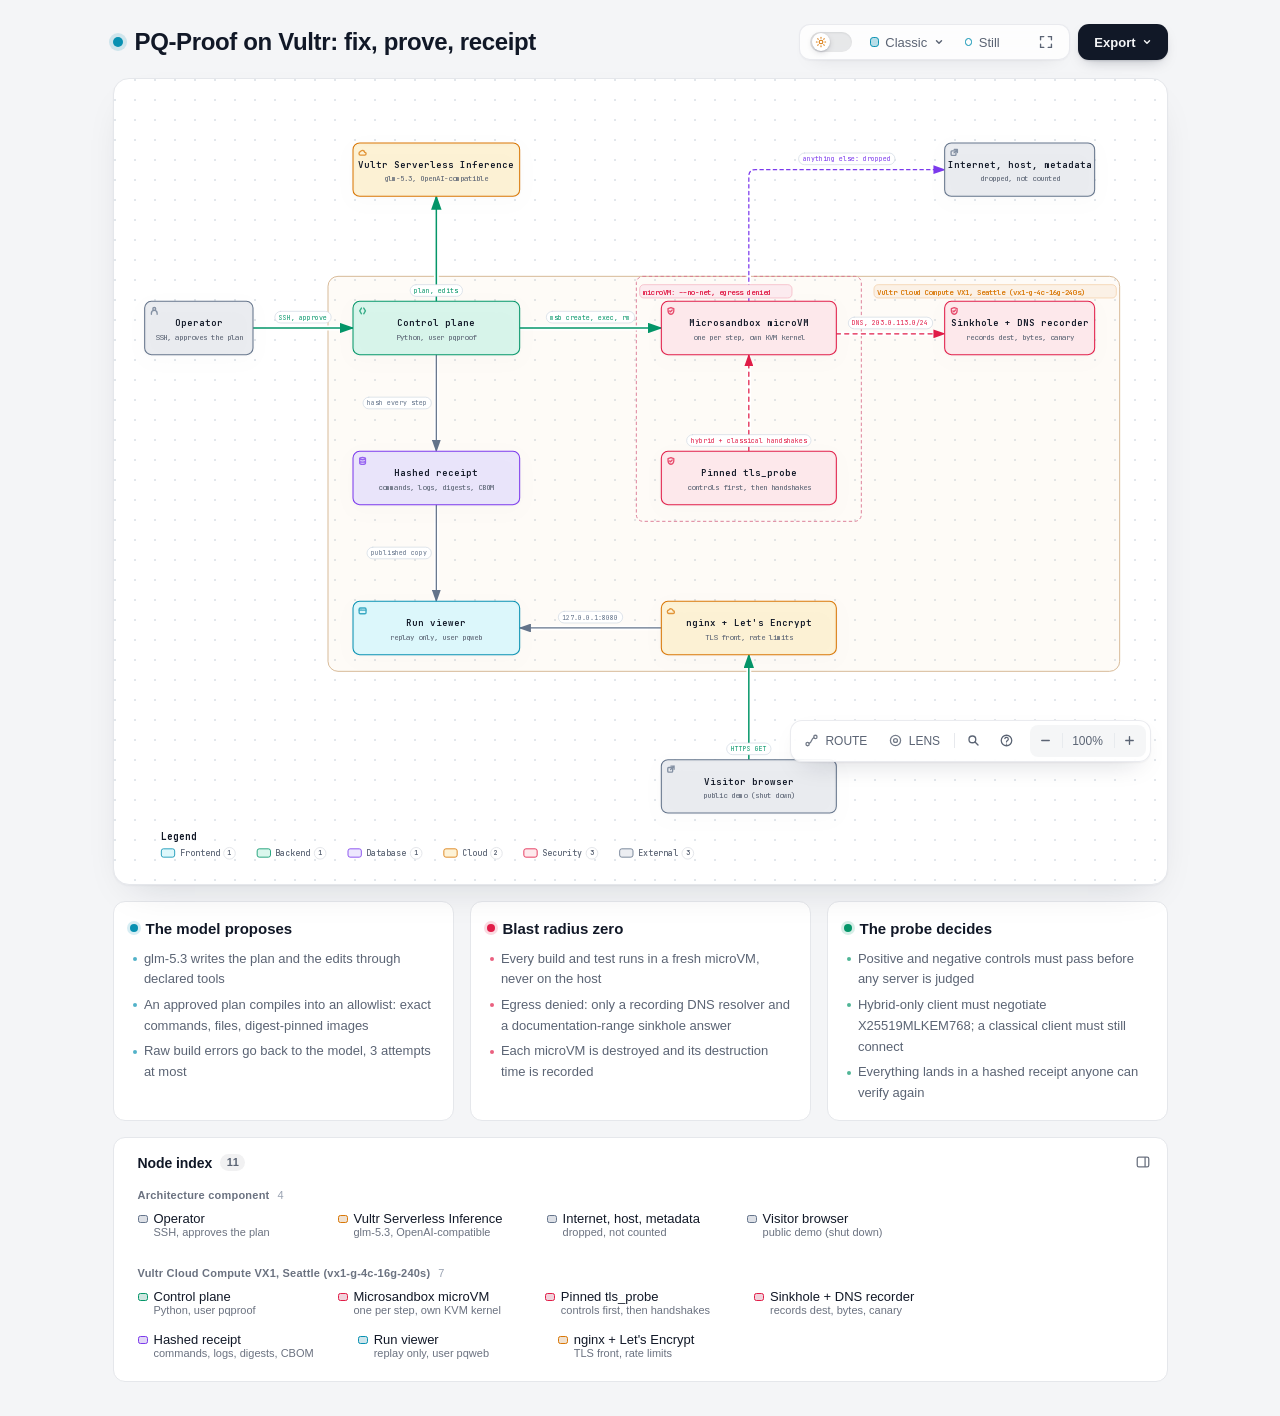
==== commit b641128a: "docs: the public demo is shut down (host deleted on 2026-11-21); its three published runs move to do" ====
--- a/docs/diagrams/architecture.html
+++ b/docs/diagrams/architecture.html
@@ -5419,8 +5419,8 @@
         <text data-detail="context" x="745" y="656" class="t-muted" font-size="9" text-anchor="middle">TLS front, rate limits</text>
         </g>
 
-        <g id="node-browser" data-node-id="browser" data-node-label="Visitor browser" tabindex="0" role="button" aria-label="Focus Visitor browser, 149-28-14-122.sslip.io, Architecture component" aria-pressed="false" data-node-kind="external" data-node-sublabel="149-28-14-122.sslip.io" data-node-context="Architecture component">
-          <title>Visitor browser · 149-28-14-122.sslip.io · Architecture component</title>
+        <g id="node-browser" data-node-id="browser" data-node-label="Visitor browser" tabindex="0" role="button" aria-label="Focus Visitor browser, public demo (shut down), Architecture component" aria-pressed="false" data-node-kind="external" data-node-sublabel="public demo (shut down)" data-node-context="Architecture component">
+          <title>Visitor browser · public demo (shut down) · Architecture component</title>
           <rect x="640" y="800" width="210" height="64" rx="8" class="c-mask"/>
           <rect x="640" y="800" width="210" height="64" rx="8" class="c-external" data-animate="node" style="--step:8" stroke-width="1.5"/>
           <g aria-hidden="true" data-semantic-sigil="external" class="semantic-sigil s-external" transform="translate(646 806) scale(0.6875)">
@@ -5428,7 +5428,7 @@
             <path d="M8 2.5h5.5V8M13.5 2.5 7.5 8.5"/>
           </g>
           <text data-node-label="" data-detail-anchor="" x="745" y="830" class="t-primary" font-size="11" font-weight="600" text-anchor="middle">Visitor browser</text>
-        <text data-detail="context" x="745" y="846" class="t-muted" font-size="9" text-anchor="middle">149-28-14-122.sslip.io</text>
+        <text data-detail="context" x="745" y="846" class="t-muted" font-size="9" text-anchor="middle">public demo (shut down)</text>
         </g>
 
         <!-- Connection labels -->
